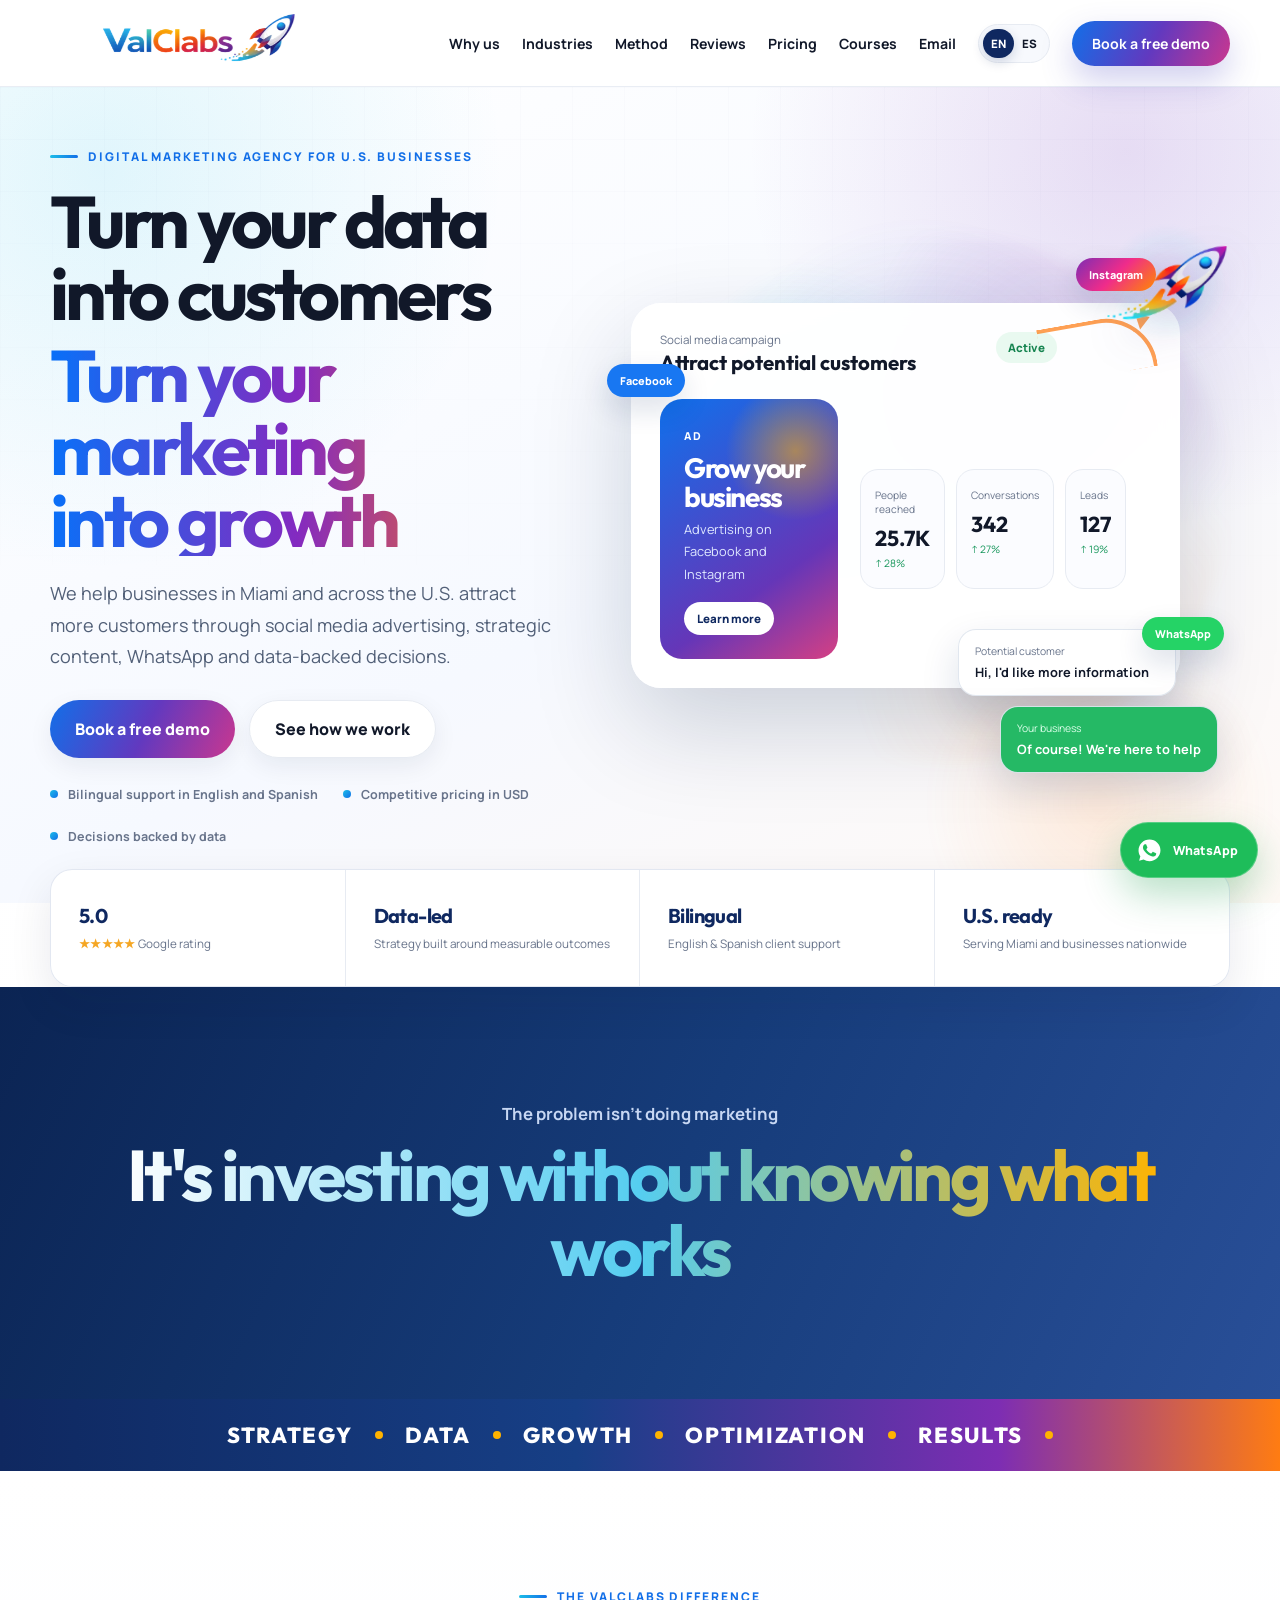
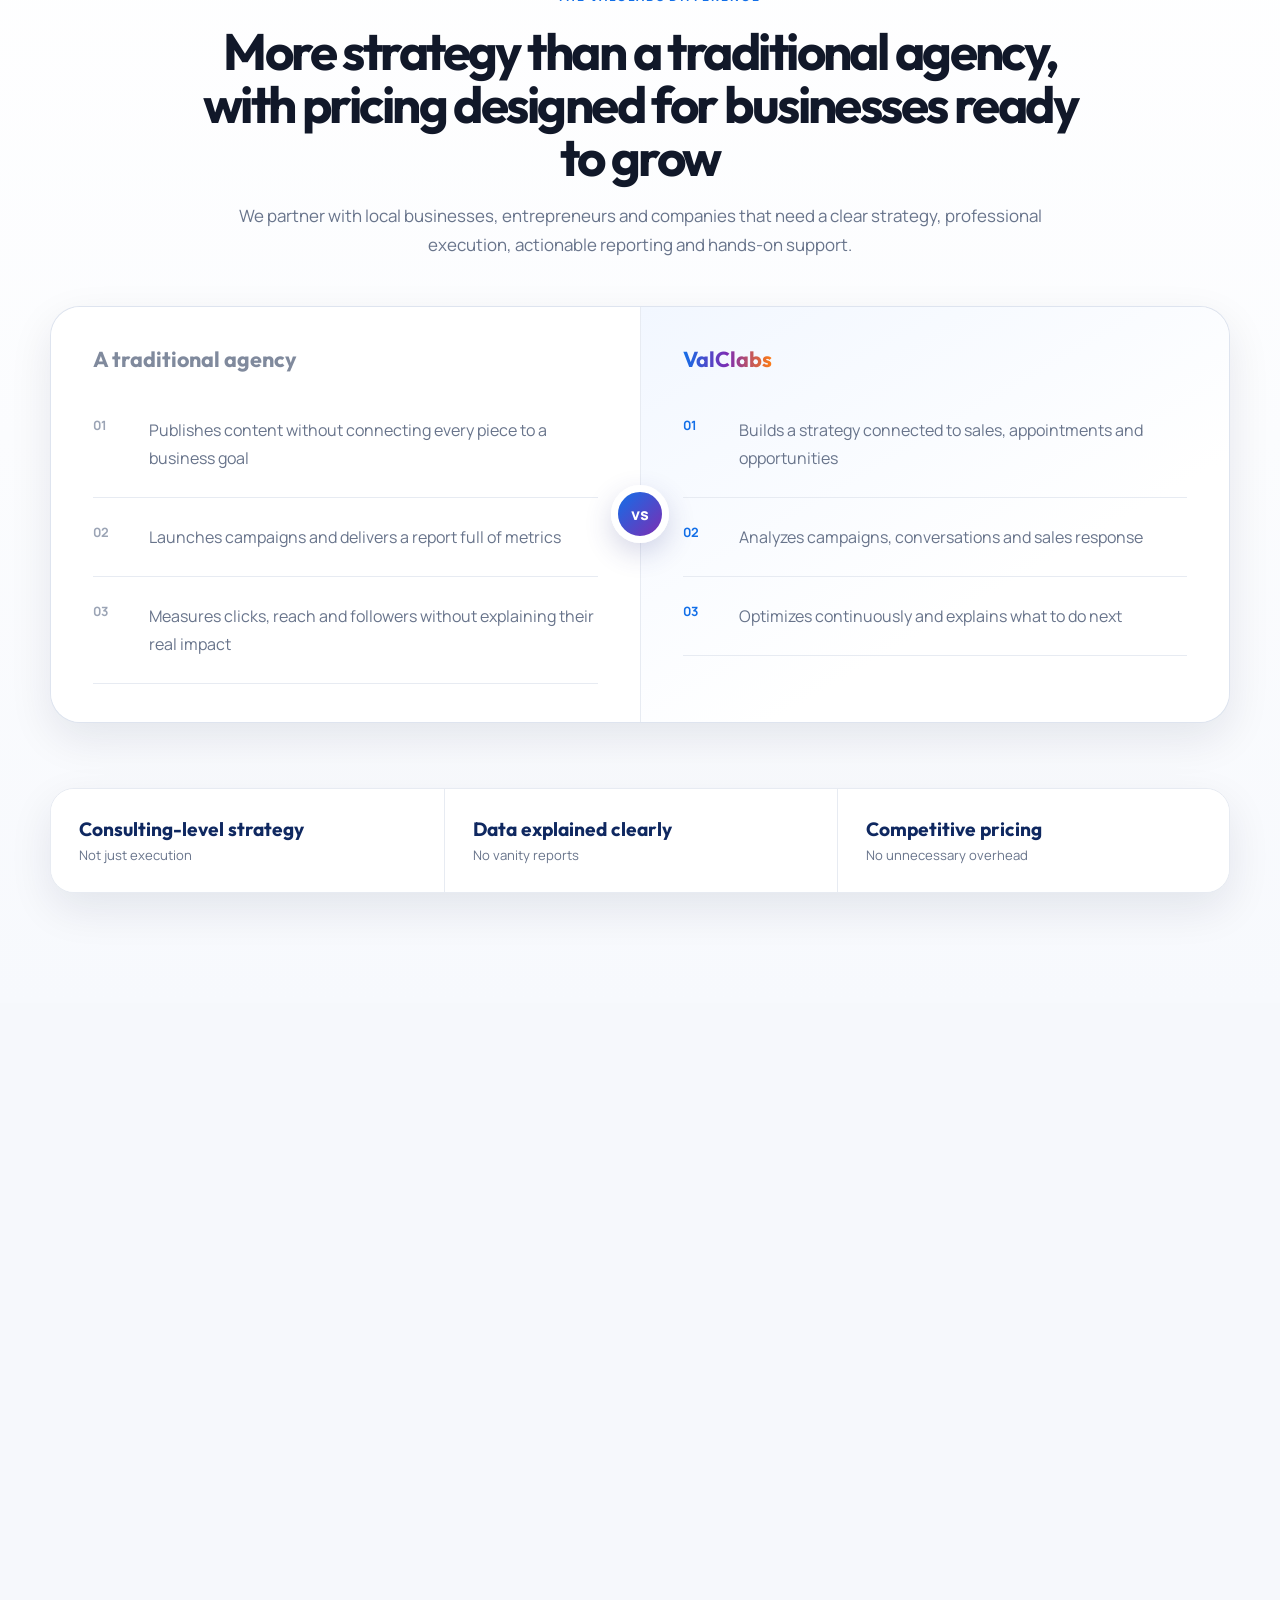
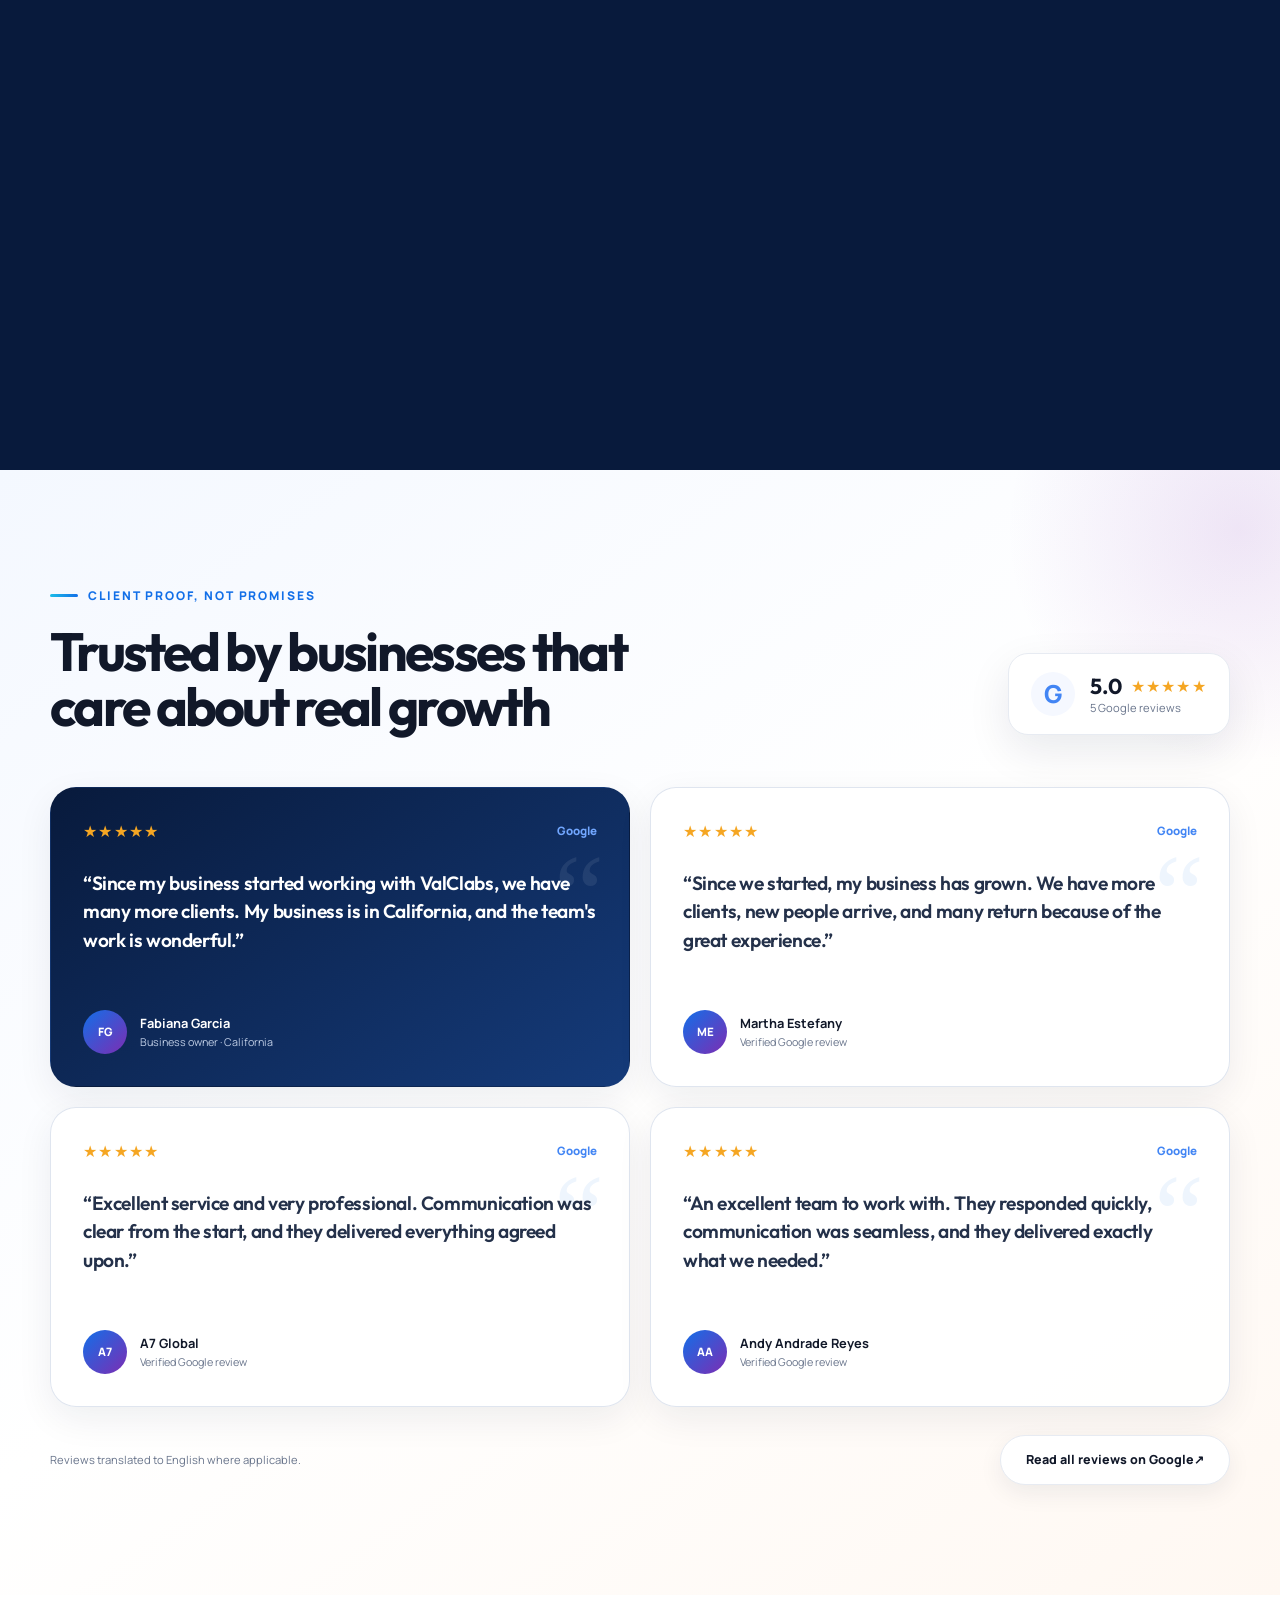
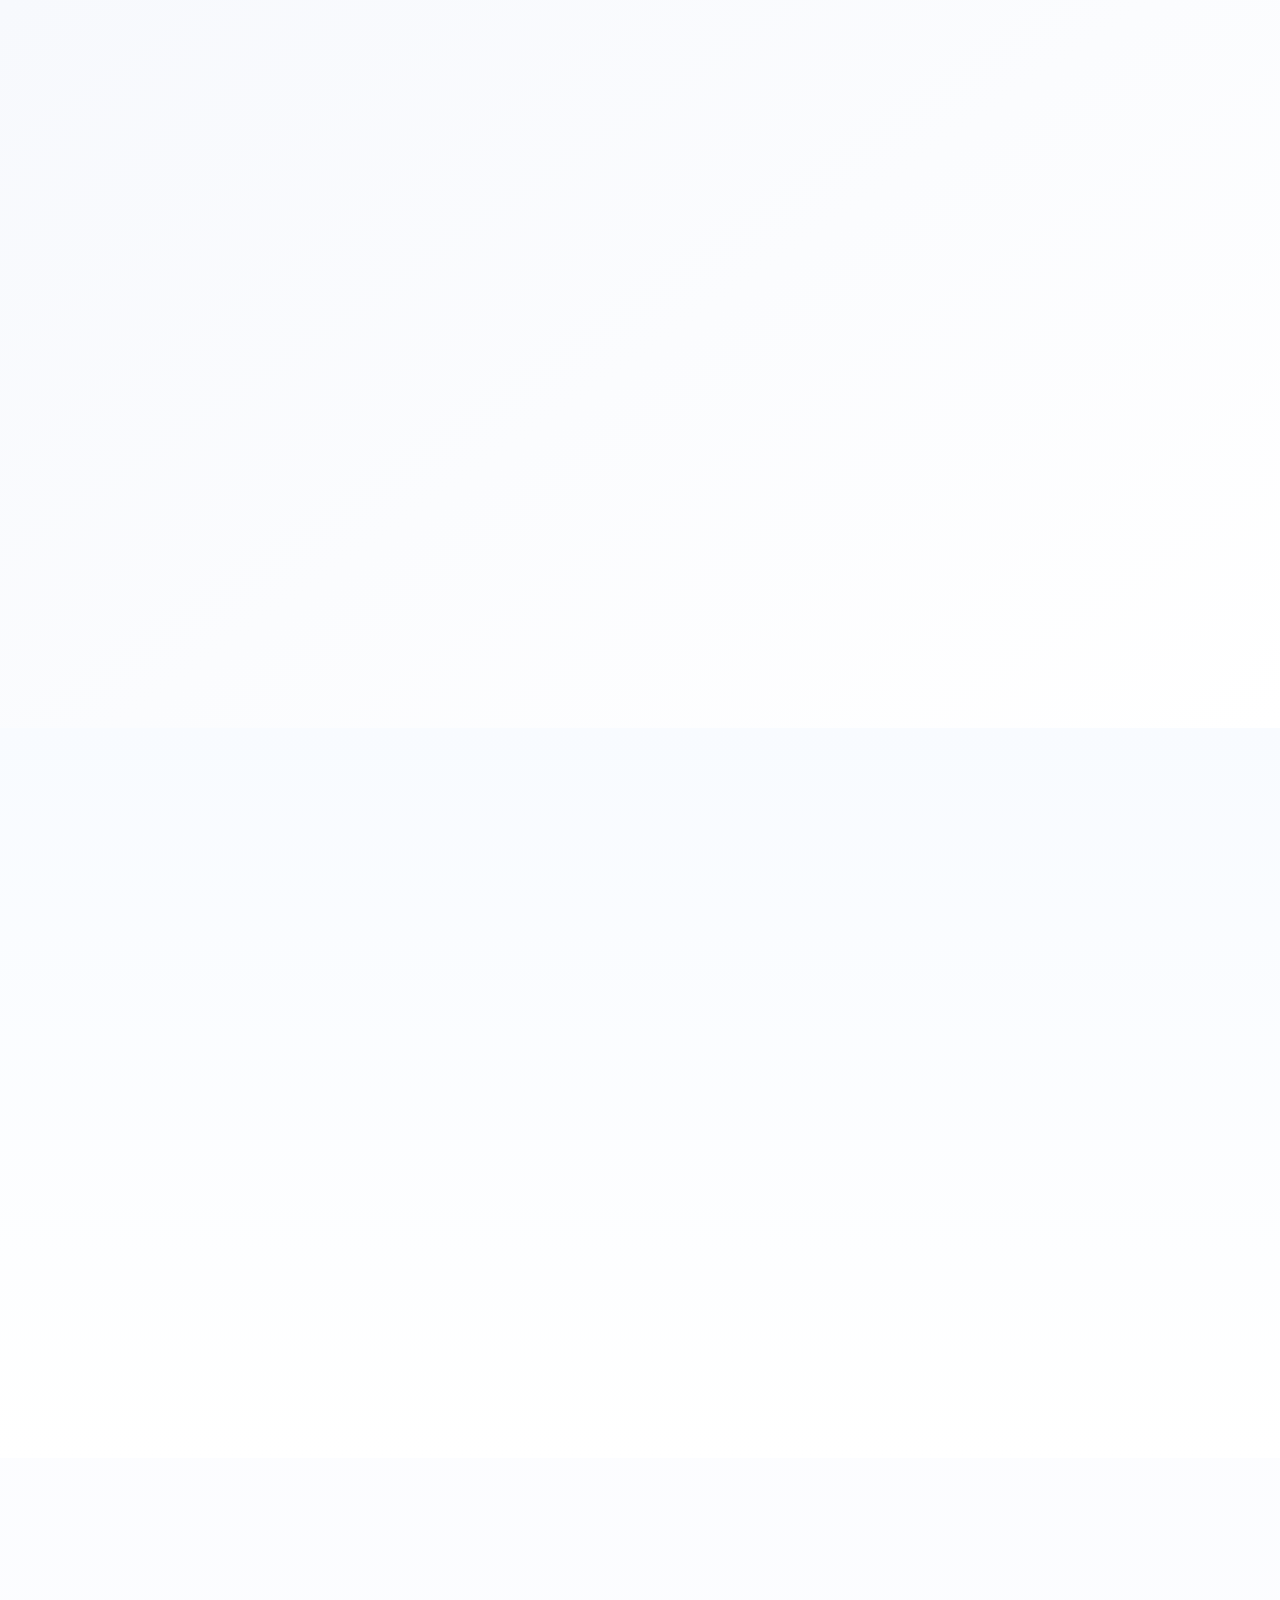
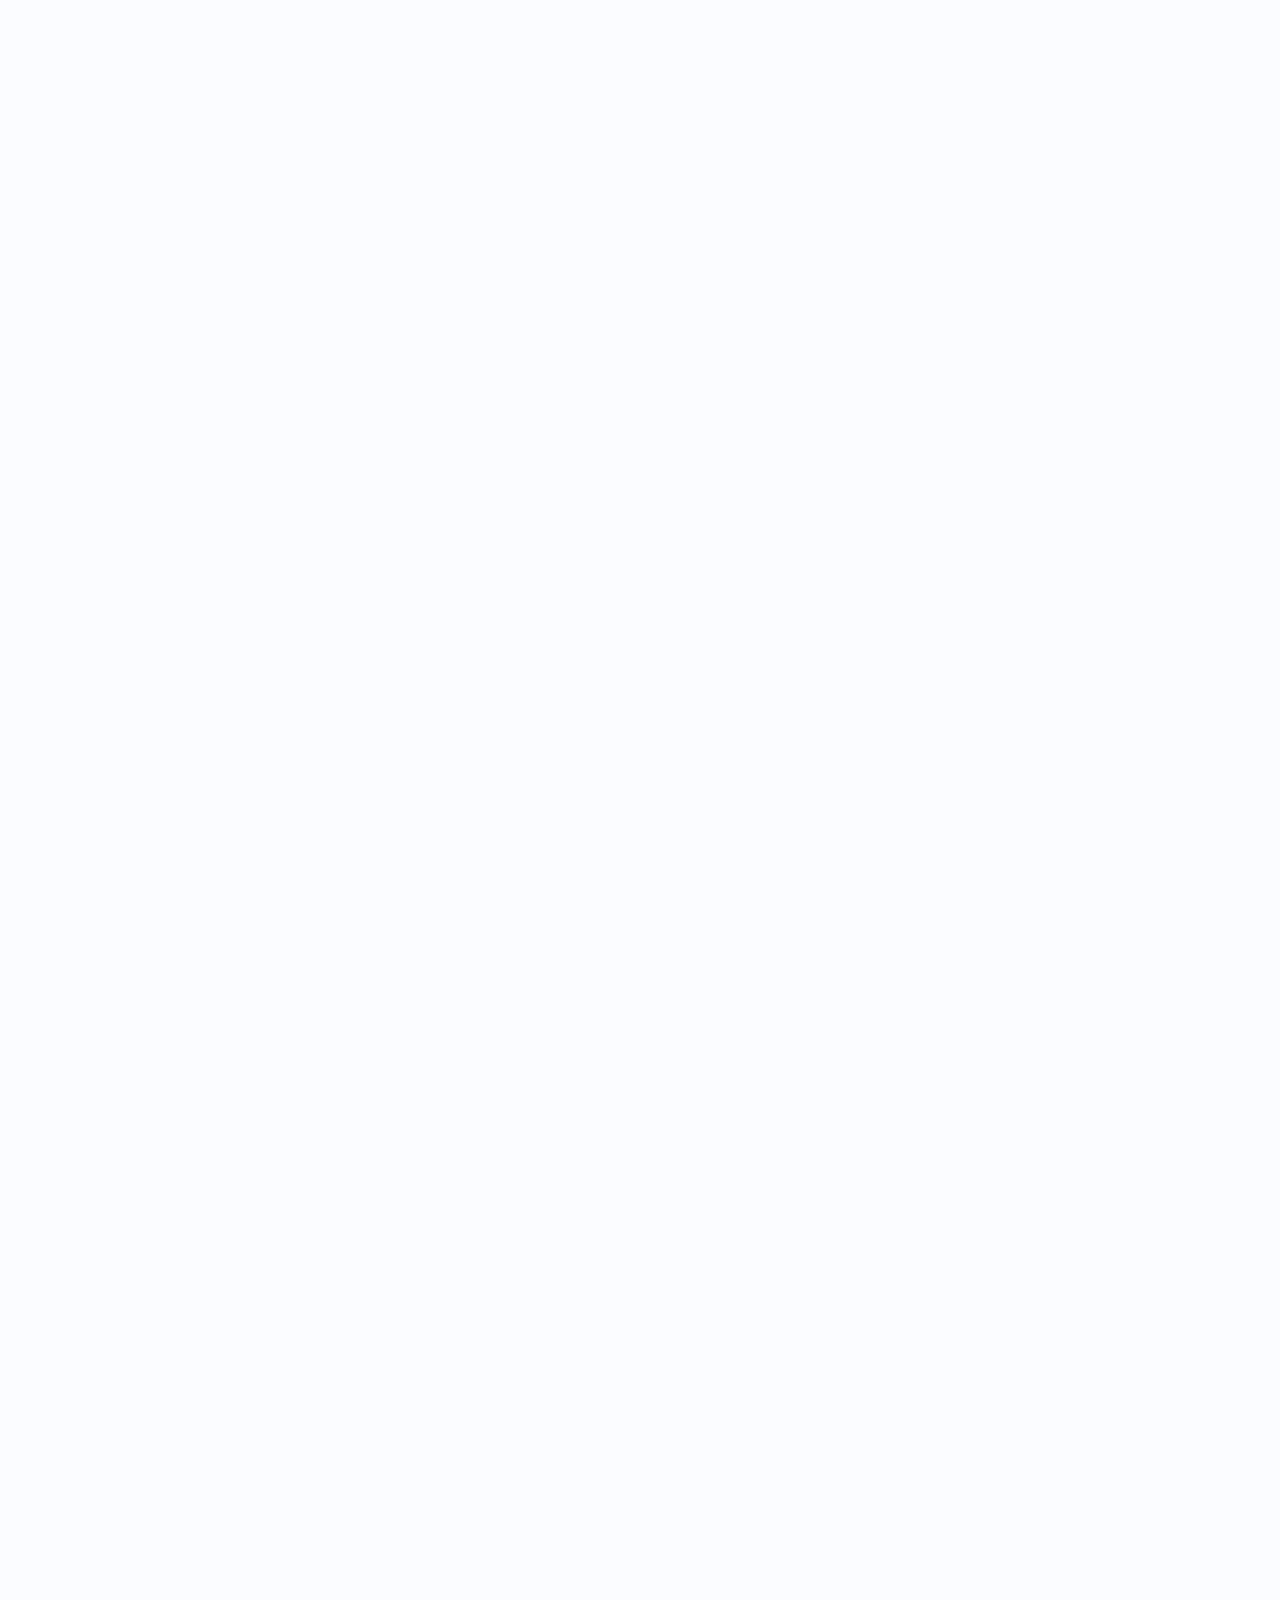
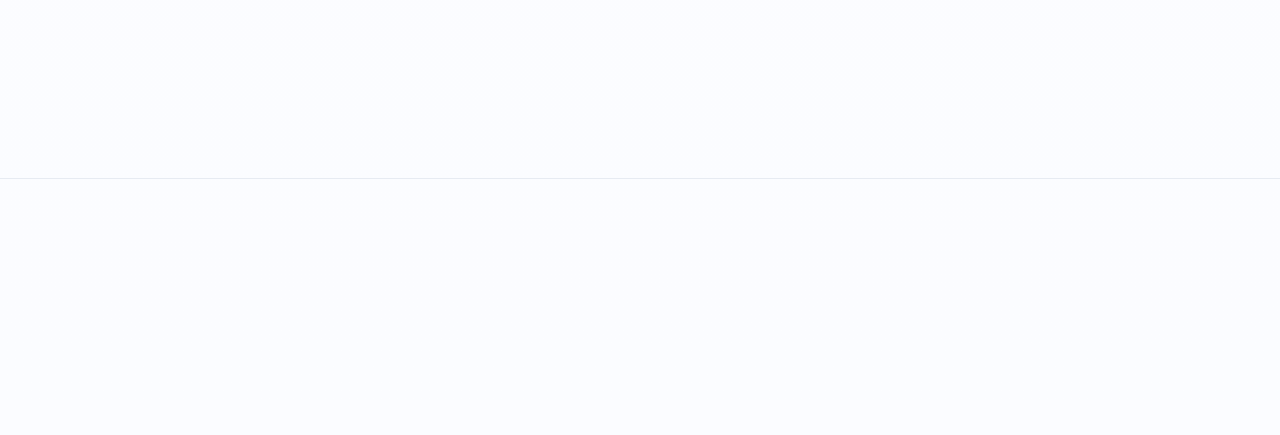
==== index.html @ bdb825bb "Prevent hero headline glyph clipping" ====
<!DOCTYPE html>

<html lang="en-US">
<head><meta content="on" http-equiv="x-dns-prefetch-control"/>
<!-- Google tag (gtag.js) -->
<script async src="https://www.googletagmanager.com/gtag/js?id=G-0WWHGM7696"></script>
<script>
  window.dataLayer = window.dataLayer || [];
  function gtag(){dataLayer.push(arguments);}
  gtag('js', new Date());

  gtag('config', 'G-0WWHGM7696');
</script>
<meta charset="utf-8"/>
<meta content="width=device-width,initial-scale=1" name="viewport"/>
<title>Digital Marketing Agency in the USA | ValClabs</title>
<meta content="Digital marketing agency for U.S. businesses. Grow with Meta Ads, bilingual content, lead generation and analytics focused on measurable results." name="description"/>
<meta content="index,follow" name="robots"/>
<meta content="#0f2860" name="theme-color"/>
<link href="https://www.valclabs.com/" rel="canonical"/>
<link href="https://www.valclabs.com/" hreflang="en-US" rel="alternate"/>
<link href="https://www.valclabs.com/es/" hreflang="es-CO" rel="alternate"/>
<link href="https://www.valclabs.com/" hreflang="x-default" rel="alternate"/>
<meta content="Digital Marketing Agency in the USA | ValClabs" property="og:title"/>
<meta content="Digital marketing agency for U.S. businesses. Grow with Meta Ads, bilingual content, lead generation and analytics focused on measurable results." property="og:description"/>
<meta content="website" property="og:type"/>
<meta content="https://www.valclabs.com/" property="og:url"/>
<meta content="https://www.valclabs.com/assets/social-cover-1.webp" property="og:image"/>
<meta content="en_US" property="og:locale"/>
<meta content="es_CO" property="og:locale:alternate"/>
<link href="https://fonts.googleapis.com" rel="preconnect"/>
<link crossorigin="" href="https://fonts.gstatic.com" rel="preconnect"/>
<link as="style" href="https://fonts.googleapis.com/css2?family=Manrope:wght@400;500;600;700;800&amp;family=Outfit:wght@500;600;700;800&amp;display=swap" onload="this.onload=null;this.rel='stylesheet'" rel="preload"/><noscript><link href="https://fonts.googleapis.com/css2?family=Manrope:wght@400;500;600;700;800&amp;family=Outfit:wght@500;600;700;800&amp;display=swap" rel="stylesheet"/></noscript>
<link href="styles.css?v=20261007-hero-type" rel="stylesheet"/>
<script type="application/ld+json">
{
  "@context": "https://schema.org",
  "@graph": [
    {
      "@type": "Organization",
      "@id": "https://www.valclabs.com/#organization",
      "name": "ValClabs",
      "url": "https://www.valclabs.com/",
      "logo": "https://www.valclabs.com/assets/logo.webp",
      "email": "contac@valclabs.com",
      "sameAs": ["https://www.instagram.com/valclabs/"]
    },
    {
      "@type": "WebSite",
      "@id": "https://www.valclabs.com/#website",
      "url": "https://www.valclabs.com/",
      "name": "ValClabs",
      "publisher": {"@id": "https://www.valclabs.com/#organization"},
      "inLanguage": ["en-US", "es-CO"]
    },
    {
      "@type": "ProfessionalService",
      "@id": "https://www.valclabs.com/#usa-service",
      "name": "ValClabs Digital Marketing USA",
      "url": "https://www.valclabs.com/",
      "provider": {"@id": "https://www.valclabs.com/#organization"},
      "description": "Digital marketing, Meta Ads, bilingual content, lead generation and marketing analytics for businesses across the United States.",
      "areaServed": {"@type": "Country", "name": "United States"},
      "availableLanguage": ["English", "Spanish"],
      "serviceType": ["Digital marketing", "Meta Ads management", "Facebook and Instagram advertising", "Lead generation", "Bilingual content", "Marketing analytics"]
    }
  ]
}
  </script>
</head>
<body>
<header class="site-header" id="inicio">
<div class="container nav">
<a aria-label="ValClabs home" class="brand" href="#inicio">
<img alt="ValClabs" decoding="async" fetchpriority="high" height="347" loading="eager" src="assets/logo.webp" width="520"/>
</a>
<button aria-expanded="false" aria-label="Open menu" class="menu-toggle">
<span></span><span></span><span></span>
</button>
<nav class="main-nav">
<a href="#diferencia">Why us</a>
<a href="#industrias">Industries</a>
<a href="#metodo">Method</a>
<a href="#reviews">Reviews</a>
<a href="#precios">Pricing</a>
<a href="#academy">Courses</a>
<a href="mailto:contac@valclabs.com">Email</a>
<div aria-label="Language selector" class="language-switch"><span aria-current="page">EN</span><a href="es/" lang="es-CO" hreflang="es-CO">ES</a></div>
<a class="nav-cta" href="https://calendar.app.google/TCne4BsZ2B1ksr4Y7" rel="noopener" target="_blank">Book a free demo</a>
</nav>
</div>
</header>
<main>
<section class="hero">
<div class="hero-glow glow-a"></div>
<div class="hero-glow glow-b"></div>
<div class="container hero-grid">
<div class="hero-copy">
<span class="eyebrow">Digital marketing agency for U.S. businesses</span>
<h1>Turn your data into customers <span>Turn your marketing into growth</span></h1>
<p>
            We help businesses in Miami and across the U.S. attract more customers through social media advertising, strategic content, WhatsApp and data-backed decisions.
          </p>
<div class="hero-actions">
<a class="button button-primary" href="https://calendar.app.google/TCne4BsZ2B1ksr4Y7" rel="noopener" target="_blank">Book a free demo</a>
<a class="button button-ghost" href="#diferencia">See how we work</a>
</div>
<div class="hero-trust">
<span>Bilingual support in English and Spanish</span>
<span>Competitive pricing in USD</span>
<span>Decisions backed by data</span>
</div>
</div>
<div aria-label="Digital advertising that generates conversations and customers" class="hero-scene clean-growth-scene">
<div class="growth-halo"></div>
<div class="ad-device">
<div class="device-top">
<div>
<span>Social media campaign</span>
<strong>Attract potential customers</strong>
</div>
<span class="live-pill">Active</span>
</div>
<div class="ad-layout">
<div class="creative-preview">
<span class="creative-label">AD</span>
<h3>Grow your business</h3>
<p>Advertising on Facebook and Instagram</p>
<div class="creative-cta">Learn more</div>
</div>
<div class="results-panel">
<div class="result-metric">
<span>People reached</span>
<strong>25.7K</strong>
<small>↑ 28%</small>
</div>
<div class="result-metric">
<span>Conversations</span>
<strong>342</strong>
<small>↑ 27%</small>
</div>
<div class="result-metric">
<span>Leads</span>
<strong>127</strong>
<small>↑ 19%</small>
</div>
</div>
</div>
</div>
<div class="message-stack">
<div class="message-card message-customer">
<span>Potential customer</span>
<strong>Hi, I'd like more information</strong>
</div>
<div class="message-card message-business">
<span>Your business</span>
<strong>Of course! We're here to help</strong>
</div>
</div>
<div class="channel-chip chip-facebook">Facebook</div>
<div class="channel-chip chip-instagram">Instagram</div>
<div class="channel-chip chip-whatsapp">WhatsApp</div>
<div aria-hidden="true" class="growth-arrow">
<span></span>
</div>
<div aria-hidden="true" class="hero-brand-rocket">
<img alt="" decoding="async" fetchpriority="low" height="496" loading="eager" src="assets/rocket-brand.webp" width="700"/>
</div>
</div>
</div>
</section>
<section aria-label="ValClabs credentials" class="trust-proof">
<div class="container trust-proof-grid">
<div class="proof-item"><strong>5.0</strong><span><b>★★★★★</b> Google rating</span></div>
<div class="proof-item"><strong>Data-led</strong><span>Strategy built around measurable outcomes</span></div>
<div class="proof-item"><strong>Bilingual</strong><span>English &amp; Spanish client support</span></div>
<div class="proof-item"><strong>U.S. ready</strong><span>Serving Miami and businesses nationwide</span></div>
</div>
</section>
<section class="statement">
<div class="container statement-inner reveal">
<p>The problem isn't doing marketing</p>
<h2>It's investing without knowing what works</h2>
</div>
</section>
<section aria-label="Propuesta de valor" class="impact-ribbon">
<div class="impact-track">
<div class="impact-set"><span>STRATEGY</span><i></i><span>DATA</span><i></i><span>GROWTH</span><i></i><span>OPTIMIZATION</span><i></i><span>RESULTS</span><i></i></div>
<div aria-hidden="true" class="impact-set"><span>STRATEGY</span><i></i><span>DATA</span><i></i><span>GROWTH</span><i></i><span>OPTIMIZATION</span><i></i><span>RESULTS</span><i></i></div>
</div>
</section>
<section class="section difference" id="diferencia">
<div class="container">
<div class="section-intro center difference-intro reveal">
<span class="eyebrow">The ValClabs difference</span>
<h2>More strategy than a traditional agency, with pricing designed for businesses ready to grow</h2>
<p>
            We partner with local businesses, entrepreneurs and companies that need a clear strategy, professional execution, actionable reporting and hands-on support.
          </p>
</div>
<div class="comparison">
<div class="comparison-column conventional reveal">
<span class="comparison-label">A traditional agency</span>
<div class="comparison-line"><b>01</b><p>Publishes content without connecting every piece to a business goal</p></div>
<div class="comparison-line"><b>02</b><p>Launches campaigns and delivers a report full of metrics</p></div>
<div class="comparison-line"><b>03</b><p>Measures clicks, reach and followers without explaining their real impact</p></div>
</div>
<div class="comparison-divider">
<span>vs</span>
</div>
<div class="comparison-column valclabs reveal">
<span class="comparison-label">ValClabs</span>
<div class="comparison-line"><b>01</b><p>Builds a strategy connected to sales, appointments and opportunities</p></div>
<div class="comparison-line"><b>02</b><p>Analyzes campaigns, conversations and sales response</p></div>
<div class="comparison-line"><b>03</b><p>Optimizes continuously and explains what to do next</p></div>
</div>
</div>
<div class="value-strip reveal">
<div><strong>Consulting-level strategy</strong><span>Not just execution</span></div>
<div><strong>Data explained clearly</strong><span>No vanity reports</span></div>
<div><strong>Competitive pricing</strong><span>No unnecessary overhead</span></div>
</div>
</div>
</section>
<section class="section industries" id="industrias">
<div class="container">
<div class="section-intro center reveal">
<span class="eyebrow">Industries</span>
<h2>We understand businesses where every conversation can become an opportunity</h2>
</div>
<div class="industry-editorial">
<article class="industry-feature reveal">
<img alt="Aesthetic clinic" decoding="async" fetchpriority="low" height="933" loading="lazy" src="assets/beauty.webp" width="1400"/>
<div class="industry-overlay">
<span>01</span>
<h3>Aesthetic and beauty clinics</h3>
<strong class="industry-stat counter" data-prefix="+" data-suffix="%" data-target="38">+0%</strong>
<p>Digital growth benchmark combining content, paid media and follow-up</p>
</div>
</article>
<article class="industry-feature reveal">
<img alt="Nail spa" decoding="async" fetchpriority="low" height="933" loading="lazy" src="assets/nails.webp" width="1400"/>
<div class="industry-overlay">
<span>02</span>
<h3>Spas and nail salons</h3>
<strong class="industry-stat counter" data-prefix="+" data-suffix="%" data-target="35">+0%</strong>
<p>Digital growth benchmark for visibility, bookings and engagement</p>
</div>
</article>
<article class="industry-feature wide reveal">
<img alt="Dental clinic" decoding="async" fetchpriority="low" height="933" loading="lazy" src="assets/dental.webp" width="1400"/>
<div class="industry-overlay">
<span>03</span>
<h3>Dental clinics</h3>
<strong class="industry-stat counter" data-prefix="+" data-suffix="%" data-target="42">+0%</strong>
<p>Digital growth benchmark for consultations, evaluations and trust</p>
</div>
</article>
<article class="industry-feature reveal">
<img alt="Inmobiliaria" decoding="async" fetchpriority="low" height="933" loading="lazy" src="assets/realestate.webp" width="1400"/>
<div class="industry-overlay">
<span>04</span>
<h3>Real estate</h3>
<strong class="industry-stat counter" data-prefix="+" data-suffix="%" data-target="33">+0%</strong>
<p>Digital growth benchmark for inquiries and sales opportunities</p>
</div>
</article>
<article class="industry-feature reveal">
<img alt="Construction company" decoding="async" fetchpriority="low" height="933" loading="lazy" src="assets/construction.webp" width="1400"/>
<div class="industry-overlay">
<span>05</span>
<h3>Construction</h3>
<strong class="industry-stat counter" data-prefix="+" data-suffix="%" data-target="29">+0%</strong>
<p>Digital growth benchmark for reach and opportunity generation</p>
</div>
</article>
</div>
</div>
</section>
<section class="section method" id="metodo">
<div class="container">
<div class="method-heading reveal">
<span class="eyebrow">Our system</span>
<h2>What isn't measured can't be improved</h2>
<p>We connect the full customer journey so marketing doesn't end with a click</p>
</div>
<div class="growth-path">
<div class="path-line"></div>
<article class="path-step reveal">
<span>01</span>
<h3>Goal</h3>
<p>We define what the strategy must achieve</p>
</article>
<article class="path-step reveal">
<span>02</span>
<h3>Campaign</h3>
<p>We activate messaging, targeting and content</p>
</article>
<article class="path-step reveal">
<span>03</span>
<h3>Conversation</h3>
<p>We evaluate quality, intent and response</p>
</article>
<article class="path-step reveal">
<span>04</span>
<h3>Decision</h3>
<p>We turn data into clear recommendations</p>
</article>
<article class="path-step reveal">
<span>05</span>
<h3>Scale</h3>
<p>We invest more where the evidence is strongest</p>
</article>
</div>
</div>
</section>
<section class="section reviews" id="reviews">
<div class="container">
<div class="reviews-heading reveal">
<div>
<span class="eyebrow">Client proof, not promises</span>
<h2>Trusted by businesses that care about real growth</h2>
</div>
<div class="google-score" aria-label="5 out of 5 stars from 5 Google reviews">
<span class="google-g">G</span>
<div><strong>5.0</strong><span class="review-stars">★★★★★</span><small>5 Google reviews</small></div>
</div>
</div>
<div class="reviews-grid">
<article class="review-card review-featured reveal">
<div class="review-top"><span class="review-stars">★★★★★</span><span class="google-label">Google</span></div>
<blockquote>“Since my business started working with ValClabs, we have many more clients. My business is in California, and the team's work is wonderful.”</blockquote>
<div class="review-author"><span>FG</span><div><strong>Fabiana Garcia</strong><small>Business owner · California</small></div></div>
</article>
<article class="review-card reveal">
<div class="review-top"><span class="review-stars">★★★★★</span><span class="google-label">Google</span></div>
<blockquote>“Since we started, my business has grown. We have more clients, new people arrive, and many return because of the great experience.”</blockquote>
<div class="review-author"><span>ME</span><div><strong>Martha Estefany</strong><small>Verified Google review</small></div></div>
</article>
<article class="review-card reveal">
<div class="review-top"><span class="review-stars">★★★★★</span><span class="google-label">Google</span></div>
<blockquote>“Excellent service and very professional. Communication was clear from the start, and they delivered everything agreed upon.”</blockquote>
<div class="review-author"><span>A7</span><div><strong>A7 Global</strong><small>Verified Google review</small></div></div>
</article>
<article class="review-card reveal">
<div class="review-top"><span class="review-stars">★★★★★</span><span class="google-label">Google</span></div>
<blockquote>“An excellent team to work with. They responded quickly, communication was seamless, and they delivered exactly what we needed.”</blockquote>
<div class="review-author"><span>AA</span><div><strong>Andy Andrade Reyes</strong><small>Verified Google review</small></div></div>
</article>
</div>
<div class="reviews-action reveal">
<p>Reviews translated to English where applicable.</p>
<a class="button button-ghost" href="https://www.google.com/search?q=valclabs+agencia" rel="noopener" target="_blank">Read all reviews on Google <span>↗</span></a>
</div>
</div>
</section>
<section class="section pricing" id="precios">
<div class="container">
<div class="section-intro center reveal">
<span class="eyebrow">Pricing</span>
<h2>Competitive plans without sacrificing strategy</h2>
<p>Advertising spend is paid directly to Meta and is not included</p>
</div>
<div class="pricing-layout">
<article class="price-plan reveal">
<div>
<span class="plan-name">Essential</span>
<h3>Campaigns with direction</h3>
<p>For businesses that already create content and need professional Meta Ads management</p>
</div>
<ul>
<li>Campaign setup</li>
<li>Strategic targeting</li>
<li>Weekly optimization</li>
<li>Performance monitoring</li>
<li>Monthly report</li>
</ul>
<div class="price-bottom">
<span>Monthly investment</span>
<strong>$200 USD</strong>
<a href="https://calendar.app.google/TCne4BsZ2B1ksr4Y7" rel="noopener" target="_blank">Book a free demo</a>
</div>
</article>
<article class="price-plan growth-plan reveal">
<div>
<span class="plan-name">Growth</span>
<h3>Campaigns and content</h3>
<p>For businesses that need campaigns supported by creative assets and consistent messaging</p>
</div>
<ul>
<li>Everything in Essential</li>
<li>8 graphic assets per month</li>
<li>2 short-form Reels per month</li>
<li>Advertising copy</li>
<li>Optimization and monthly report</li>
</ul>
<div class="price-bottom">
<span>Monthly investment</span>
<strong>$550 USD</strong>
<a href="https://calendar.app.google/TCne4BsZ2B1ksr4Y7" rel="noopener" target="_blank">Book a free demo</a>
</div>
</article>
<article class="price-plan scale-plan reveal"><img alt="" aria-hidden="true" class="price-rocket-safe" decoding="async" fetchpriority="low" height="496" loading="lazy" src="assets/rocket-brand.webp" width="700"/>
<span class="recommended">Most complete</span>
<div>
<span class="plan-name">Scale</span>
<h3>Full-service marketing</h3>
<p>For businesses ready to delegate lead generation and focus on serving and closing opportunities</p>
</div>
<ul>
<li>Everything in Growth</li>
<li>A dedicated person responding to messages</li>
<li>Lead qualification</li>
<li>Qualified lead delivery</li>
<li>Basic follow-up</li>
<li>Appointment scheduling when applicable</li>
<li>Weekly report and monthly meeting</li>
</ul>
<div class="price-bottom">
<span>Monthly investment</span>
<strong>$1,500 USD</strong>
<a href="https://calendar.app.google/TCne4BsZ2B1ksr4Y7" rel="noopener" target="_blank">Book a free demo</a>
</div>
</article>
</div>
<div class="additional-services reveal">
<div class="additional-copy">
<span class="eyebrow">Additional services</span>
<h3>Add only what your business needs</h3>
<p>Focused solutions to improve your presence, acquisition, follow-up and measurement</p>
<a class="text-link" href="https://calendar.app.google/TCne4BsZ2B1ksr4Y7" rel="noopener" target="_blank">Explore options →</a>
</div>
<div class="service-catalog">
<div class="service-group">
<span class="service-group-label">Acquisition</span>
<div class="service-items">
<span>Landing pages</span>
<span>Google Business</span>
<span>WhatsApp Business</span>
</div>
</div>
<div class="service-group">
<span class="service-group-label">Contenido</span>
<div class="service-items">
<span>Photography</span>
<span>Professional video</span>
<span>Branding</span>
</div>
</div>
<div class="service-group">
<span class="service-group-label">Data &amp; processes</span>
<div class="service-items">
<span>Dashboards</span>
<span>Automation</span>
<span>Training</span>
</div>
</div>
</div>
</div>
</div>
</section>
<section class="section founder">
<div class="container founder-grid">
<div class="founder-copy reveal">
<span class="eyebrow">How we help businesses grow</span>
<h2>A hands-on expert who turns complex data into clear decisions</h2>
<p>
            ValClabs combines strategy, analytics and hands-on support so you understand what is happening
            with your marketing and what to do next.
          </p>
<div class="founder-points">
<span>Strategy connected to business goals</span>
<span>Clear, direct communication</span>
<span>Ongoing monitoring and optimization</span>
</div>
</div>
<div class="video-placeholder video-player reveal">
<video controls playsinline preload="metadata" poster="assets/valclabs-presentation-poster.jpg" aria-label="ValClabs presentation video">
<source src="assets/valclabs-presentation.mp4" type="video/mp4"/>
Your browser does not support HTML5 video.
</video>
</div>
</div>
</section>
<section class="section academy" id="academy">
<div class="container academy-grid">
<div class="academy-copy reveal">
<span class="eyebrow">ValClabs Academy</span>
<h2>We also teach because knowledge can transform a career and a business</h2>
<p>
            Virtual courses and practical training in data analysis, Excel, Power BI,
            digital marketing and applied analytics.
          </p>
<a class="button button-primary" href="https://wa.me/573103734065?text=Hi%20ValClabs%2C%20I%27d%20like%20information%20about%20your%20courses" rel="noopener" target="_blank">Explore courses</a>
</div>
<div class="academy-visual reveal">
<div class="academy-window">
<div class="academy-toolbar"><i></i><i></i><i></i></div>
<div class="academy-content">
<span>Learning path</span>
<h3>Data analysis from scratch</h3>
<div class="lesson active"><b>01</b><p>Fundamentals and analytical thinking</p></div>
<div class="lesson"><b>02</b><p>Excel for data analysis</p></div>
<div class="lesson"><b>03</b><p>Power BI and visualization</p></div>
<div class="lesson"><b>04</b><p>A project for your portfolio</p></div>
</div>
</div>
<div class="academy-badge">100% online</div>
</div>
</div>
</section>
<section class="section social">
<div class="container">
<div class="social-heading reveal">
<span class="eyebrow">Learn with ValClabs</span>
<h2>We share practical knowledge every day on Instagram</h2>
<p>Useful content about data, marketing, tools and professional growth</p>
</div>
<div class="social-posts premium-social">
<a class="social-post post-one reveal" href="https://www.instagram.com/reel/DXj6AIeAKP2/" rel="noopener" target="_blank">
<img alt="ValClabs campaign audit" decoding="async" fetchpriority="low" height="914" loading="lazy" src="assets/social-cover-1.webp" width="622"/>
<span>Watch Reel</span>
</a>
<a class="social-post post-two reveal" href="https://www.instagram.com/reel/DXQCnzVAHC8/" rel="noopener" target="_blank">
<img alt="ValClabs business data" decoding="async" fetchpriority="low" height="906" loading="lazy" src="assets/social-cover-2.webp" width="622"/>
<span>Watch Reel</span>
</a>
<a class="social-post post-three reveal" href="https://www.instagram.com/reel/DaYA7ifgRTi/" rel="noopener" target="_blank">
<img alt="ValClabs data analysis course" decoding="async" fetchpriority="low" height="914" loading="lazy" src="assets/social-cover-3.webp" width="620"/>
<span>Watch Reel</span>
</a>
</div>
<div class="social-action reveal">
<a class="button button-ghost" href="https://www.instagram.com/valclabs/" rel="noopener" target="_blank">Follow @valclabs</a>
</div>
</div>
</section>
<section aria-labelledby="local-seo-title" class="local-seo">
<div class="container local-seo-inner reveal">
<div>
<span class="eyebrow">Digital marketing across the USA</span>
<h2 id="local-seo-title">Growth strategies for U.S. businesses powered by Meta Ads, content and analytics</h2>
</div>
<p>
          ValClabs creates Facebook, Instagram and Meta Ads campaigns for local businesses,
          entrepreneurs, aesthetic and dental clinics, real estate professionals and service companies.
          We combine digital advertising, bilingual content, WhatsApp and analytics to attract qualified
          leads and make better business decisions in Miami, Florida and throughout the United States.
        </p>
</div>
</section>
<section class="final-cta">
<div class="container final-cta-inner reveal">
<span>Marketing Data Growth</span>
<h2>Stop investing blindly and start making decisions with clarity</h2>
<a class="button button-white" href="https://calendar.app.google/TCne4BsZ2B1ksr4Y7" rel="noopener" target="_blank">Book a free demo</a>
</div>
</section>
</main>
<footer>
<div class="container footer">
<div>
<img alt="ValClabs" decoding="async" fetchpriority="high" height="347" loading="eager" src="assets/logo.webp" width="520"/>
<p>Bilingual marketing and data analytics consulting</p>
</div>
<div class="footer-links">
<a href="https://www.instagram.com/valclabs/" rel="noopener" target="_blank">@valclabs</a>
</div>
</div>
</footer>
<a aria-label="Chat with ValClabs on WhatsApp" class="whatsapp-float" href="https://wa.me/573103734065?text=Hi%20ValClabs%2C%20I%27d%20like%20to%20learn%20more" rel="noopener" target="_blank">
<svg aria-hidden="true" viewBox="0 0 32 32"><path d="M16.02 3C8.84 3 3 8.78 3 15.9c0 2.51.74 4.96 2.13 7.04L3.74 28l5.2-1.36a13.1 13.1 0 0 0 7.07 2.05h.01C23.2 28.69 29 22.9 29 15.79 29 8.68 23.2 3 16.02 3Zm7.64 18.21c-.32.9-1.85 1.72-2.58 1.8-.66.07-1.5.1-2.42-.15-.56-.15-1.28-.42-2.2-.81-3.87-1.65-6.4-5.48-6.6-5.74-.2-.26-1.58-2.08-1.58-3.97 0-1.89 1-2.82 1.36-3.2.35-.39.77-.49 1.03-.49h.74c.24.01.55-.09.86.65.32.77 1.08 2.64 1.17 2.83.1.2.16.42.03.68-.13.26-.2.42-.39.65-.19.23-.4.51-.58.68-.19.19-.39.4-.17.78.23.39 1 1.63 2.14 2.64 1.47 1.3 2.7 1.7 3.09 1.89.39.19.61.16.84-.1.23-.26.97-1.13 1.23-1.52.26-.39.52-.32.87-.19.36.13 2.26 1.06 2.65 1.25.39.19.65.29.74.45.1.16.1.94-.22 1.85Z"/></svg>
<span>WhatsApp</span>
</a>
<div class="mobile-dock-wrap"><nav aria-label="Mobile navigation" class="mobile-dock">
<a href="#precios">Pricing</a>
<a class="dock-demo" href="https://calendar.app.google/TCne4BsZ2B1ksr4Y7" rel="noopener" target="_blank">Free demo</a>
<a href="es/" lang="es-CO" hreflang="es-CO">ES</a>
</nav></div>
<script defer="" src="script.js?v=20260818-us"></script>
</body>
</html>
---- styles.css ----
:root{--navy:#0f2860;--blue:#126fe8;--cyan:#1bbde8;--purple:#7d2db3;--pink:#d72f88;--orange:#ff7c12;--gold:#ffb300;--ink:#111829;--muted:#68748b;--soft:#f6f8fc;--line:#e7ebf2;--white:#fff;--shadow:0 24px 70px rgba(15,40,96,.13);}*{box-sizing:border-box;}html{scroll-behavior:smooth;}body{margin:0;font-family:"Manrope",sans-serif;color:var(--ink);background:#fff;overflow-x:hidden;}a{color:inherit;text-decoration:none;}img{display:block;max-width:100%;}button{font:inherit;}.container{width:min(1180px,calc(100% - 40px));margin:0 auto;}.section{padding:110px 0;}h1,h2,h3{margin:0;font-family:"Outfit",sans-serif;letter-spacing:-.05em;line-height:1.03;}h1{font-size:clamp(3.2rem,6.4vw,6.4rem);}h2{font-size:clamp(2.35rem,4.5vw,4.55rem);}p{color:var(--muted);line-height:1.75;}.eyebrow{display:inline-flex;align-items:center;gap:10px;margin-bottom:20px;color:var(--blue);font-size:.75rem;font-weight:800;letter-spacing:.16em;text-transform:uppercase;}.eyebrow::before{content:"";width:28px;height:3px;border-radius:999px;background:linear-gradient(90deg,var(--cyan),var(--blue));}.site-header{position:sticky;top:0;z-index:80;background:rgba(255,255,255,.9);backdrop-filter:blur(18px);border-bottom:1px solid rgba(228,233,242,.8);}.nav{height:86px;display:flex;align-items:center;justify-content:space-between;}.brand img{width:185px;height:60px;object-fit:contain;object-position:left;}.main-nav{display:flex;align-items:center;gap:28px;font-size:.91rem;font-weight:700;}.main-nav a:hover{color:var(--blue);}.nav-cta{padding:13px 22px;border-radius:999px;color:#fff !important;background:linear-gradient(100deg,var(--purple),var(--pink),var(--orange));box-shadow:0 12px 28px rgba(125,45,179,.22);}.menu-toggle{display:none;padding:8px;border:0;background:transparent;}.menu-toggle span{display:block;width:27px;height:2px;margin:5px;background:var(--navy);}.hero{position:relative;min-height:760px;isolation:isolate;overflow:hidden;background:radial-gradient(circle at 10% 20%,rgba(27,189,232,.12),transparent 26%),radial-gradient(circle at 90% 12%,rgba(125,45,179,.11),transparent 26%),linear-gradient(180deg,#fff,#fbfcff);}.hero-glow{position:absolute;border-radius:50%;filter:blur(8px);z-index:-1;}.glow-a{width:460px;height:460px;right:10%;top:15%;background:radial-gradient(circle,rgba(18,111,232,.12),transparent 68%);}.glow-b{width:360px;height:360px;right:0;bottom:-80px;background:radial-gradient(circle,rgba(255,124,18,.12),transparent 68%);}.hero-grid{display:grid;grid-template-columns:.92fr 1.08fr;gap:64px;align-items:center;min-height:760px;padding:70px 0 82px;}.hero-copy{position:relative;z-index:2;}.hero h1 span{display:block;margin-top:10px;background:linear-gradient(90deg,var(--blue),var(--purple),var(--orange));-webkit-background-clip:text;color:transparent;}.hero-copy>p{max-width:650px;margin:28px 0 32px;font-size:1.1rem;}.hero-actions{display:flex;gap:14px;flex-wrap:wrap;}.button{display:inline-flex;align-items:center;justify-content:center;min-height:56px;padding:0 25px;border-radius:999px;font-weight:800;transition:transform .22s ease,box-shadow .22s ease;}.button:hover{transform:translateY(-2px);}.button-primary{color:#fff;background:linear-gradient(110deg,var(--blue),var(--purple));box-shadow:0 14px 34px rgba(65,65,190,.24);}.button-ghost{background:#fff;border:1px solid var(--line);}.button-white{color:var(--navy);background:#fff;}.hero-trust{display:flex;gap:25px;flex-wrap:wrap;margin-top:38px;}.hero-trust span{position:relative;padding-left:18px;color:var(--muted);font-size:.78rem;font-weight:700;}.hero-trust span::before{content:"";position:absolute;left:0;top:50%;width:8px;height:8px;border-radius:50%;transform:translateY(-50%);background:linear-gradient(135deg,var(--cyan),var(--blue));}.hero-scene{position:relative;min-height:590px;}.dashboard{position:absolute;left:5%;right:3%;top:18%;height:390px;display:grid;grid-template-columns:62px 1fr;overflow:hidden;border:1px solid rgba(221,228,240,.92);border-radius:30px;background:rgba(255,255,255,.94);box-shadow:var(--shadow);transform:perspective(1000px) rotateY(-5deg) rotateX(2deg);backdrop-filter:blur(12px);}.dash-sidebar{padding:20px 15px;background:var(--navy);}.dash-logo{width:32px;height:32px;margin:0 auto 28px;display:grid;place-items:center;border-radius:10px;color:#fff;font-family:"Outfit";font-weight:800;background:linear-gradient(135deg,var(--cyan),var(--blue));}.dash-sidebar i{display:block;width:26px;height:7px;margin:20px auto;border-radius:999px;background:rgba(255,255,255,.23);}.dash-main{padding:27px 28px;}.dash-top{display:flex;justify-content:space-between;gap:20px;}.dash-top div:first-child{display:flex;flex-direction:column;}.dash-top span{color:var(--muted);font-size:.72rem;}.dash-top strong{font-family:"Outfit";font-size:1.18rem;}.dash-status{align-self:start;padding:8px 11px;border-radius:999px;color:#168450;background:#e9f9f0;font-size:.67rem;font-weight:800;}.dash-metrics{display:grid;grid-template-columns:repeat(3,1fr);gap:11px;margin:25px 0 15px;}.dash-metrics div{padding:14px;border:1px solid var(--line);border-radius:16px;}.dash-metrics span,.dash-metrics small{display:block;color:var(--muted);font-size:.62rem;}.dash-metrics strong{display:block;margin:4px 0;font-family:"Outfit";font-size:1.2rem;}.dash-metrics small{color:#16965a;}.chart{height:190px;padding:10px;border-radius:20px;background:linear-gradient(180deg,#f8fbff,#f3f6fb);}.chart svg{width:100%;height:100%;}.chart-grid{fill:none;stroke:#e8edf5;stroke-width:1;}.chart-fill{fill:url(#fillGradient);}.chart-line{fill:none;stroke:url(#lineGradient);stroke-width:5;stroke-linecap:round;}.channel{position:absolute;z-index:4;display:flex;align-items:center;gap:10px;padding:12px 15px;border:1px solid rgba(226,231,240,.9);border-radius:17px;background:rgba(255,255,255,.95);box-shadow:0 16px 35px rgba(15,40,96,.12);backdrop-filter:blur(12px);}.channel b{display:grid;place-items:center;width:34px;height:34px;border-radius:11px;color:#fff;}.channel span{font-size:.72rem;font-weight:800;}.channel-meta{left:-1%;top:18%;}.channel-meta b{background:#1877f2;}.channel-instagram{right:1%;top:7%;}.channel-instagram b{background:linear-gradient(135deg,#7d2db3,#f02c8a,#ff8a00);}.channel-whatsapp{right:-1%;bottom:15%;}.channel-whatsapp b{background:#25d366;}.channel-analytics{left:3%;bottom:7%;}.channel-analytics b{background:linear-gradient(135deg,var(--cyan),var(--blue));}.hero-rocket{position:absolute;z-index:5;right:2%;top:0;width:142px;filter:drop-shadow(0 18px 22px rgba(65,55,150,.25));}.rocket-trail{position:absolute;z-index:1;right:13%;top:17%;width:260px;height:70px;transform:rotate(-29deg);filter:blur(1px);background:linear-gradient(90deg,transparent,rgba(27,189,232,.3),rgba(255,179,0,.38),rgba(255,124,18,.25),transparent);border-radius:50%;}.scene-orbit{position:absolute;border:1px dashed rgba(18,111,232,.18);border-radius:50%;}.orbit-one{width:470px;height:470px;right:5%;top:6%;}.orbit-two{width:340px;height:340px;right:15%;top:17%;}.statement{padding:85px 0;color:#fff;background:var(--navy);}.statement-inner{text-align:center;}.statement p{margin:0 0 10px;color:#bcd0ef;font-size:1.05rem;font-weight:700;}.statement h2{font-size:clamp(2.9rem,6vw,6.4rem);background:linear-gradient(90deg,#fff,#55cdf0,#ffb300);-webkit-background-clip:text;color:transparent;}.section-intro{max-width:830px;margin-bottom:60px;}.section-intro.center{margin-left:auto;margin-right:auto;text-align:center;}.section-intro p{font-size:1.06rem;}.comparison{display:grid;grid-template-columns:1fr 80px 1fr;gap:32px;align-items:center;}.comparison-column{padding:12px 0;}.comparison-label{display:inline-block;margin-bottom:24px;font-family:"Outfit";font-size:1.35rem;font-weight:700;}.conventional .comparison-label{color:#808a9d;}.valclabs .comparison-label{background:linear-gradient(90deg,var(--blue),var(--purple),var(--orange));-webkit-background-clip:text;color:transparent;}.comparison-line{display:grid;grid-template-columns:52px 1fr;gap:20px;padding:25px 0;border-bottom:1px solid var(--line);}.comparison-line b{color:#9ba4b5;font-size:.8rem;}.valclabs .comparison-line b{color:var(--blue);}.comparison-line p{margin:0;}.comparison-divider{height:100%;display:flex;align-items:center;justify-content:center;}.comparison-divider span{display:grid;place-items:center;width:48px;height:48px;border-radius:50%;color:var(--navy);font-weight:800;background:var(--soft);}.value-strip{display:grid;grid-template-columns:repeat(3,1fr);gap:1px;margin-top:65px;overflow:hidden;border-radius:26px;background:var(--line);}.value-strip div{padding:28px;background:#fff;}.value-strip strong,.value-strip span{display:block;}.value-strip strong{font-family:"Outfit";font-size:1.2rem;}.value-strip span{margin-top:5px;color:var(--muted);font-size:.82rem;}.industries{background:var(--soft);}.industry-editorial{display:grid;grid-template-columns:repeat(2,1fr);gap:24px;}.industry-feature{position:relative;min-height:480px;overflow:hidden;border-radius:30px;box-shadow:var(--shadow);}.industry-feature.wide{grid-column:1/-1;min-height:520px;}.industry-feature img{position:absolute;inset:0;width:100%;height:100%;object-fit:cover;transition:transform .55s ease;}.industry-feature:hover img{transform:scale(1.04);}.industry-feature::after{content:"";position:absolute;inset:0;background:linear-gradient(180deg,transparent 35%,rgba(6,19,47,.88));}.industry-overlay{position:absolute;z-index:2;left:34px;right:34px;bottom:30px;color:#fff;}.industry-overlay>span{color:#67d8f4;font-size:.74rem;font-weight:800;letter-spacing:.15em;}.industry-overlay h3{margin:8px 0 10px;font-size:2rem;}.industry-overlay p{max-width:600px;margin:0;color:#dce5f4;}.method{overflow:hidden;}.method-heading{max-width:760px;margin-bottom:70px;}.growth-path{position:relative;display:grid;grid-template-columns:repeat(5,1fr);gap:24px;}.path-line{position:absolute;left:7%;right:7%;top:21px;height:4px;border-radius:999px;background:linear-gradient(90deg,var(--blue),var(--cyan),var(--gold),var(--orange),var(--purple));}.path-step{position:relative;padding-top:62px;}.path-step::before{content:"";position:absolute;z-index:2;top:6px;left:0;width:34px;height:34px;border:7px solid var(--blue);border-radius:50%;background:#fff;box-shadow:0 0 0 7px rgba(18,111,232,.08);}.path-step:nth-of-type(3)::before{border-color:var(--cyan);}.path-step:nth-of-type(4)::before{border-color:var(--gold);}.path-step:nth-of-type(5)::before{border-color:var(--orange);}.path-step:nth-of-type(6)::before{border-color:var(--purple);}.path-step>span{color:var(--blue);font-size:.74rem;font-weight:800;}.path-step h3{margin:12px 0 9px;font-size:1.4rem;}.path-step p{margin:0;font-size:.9rem;}.pricing{background:var(--soft);}.pricing-layout{display:grid;grid-template-columns:.92fr 1fr 1.15fr;gap:24px;align-items:stretch;}.price-plan{position:relative;display:flex;flex-direction:column;min-height:640px;padding:36px;border:1px solid var(--line);border-radius:30px;background:#fff;box-shadow:0 16px 45px rgba(15,40,96,.07);}.growth-plan{transform:translateY(-14px);}.scale-plan{min-height:680px;color:#fff;overflow:visible;border:0;background:linear-gradient(150deg,#102b67,#1b4a9a 48%,#6c2da8);box-shadow:0 26px 70px rgba(65,45,150,.24);}.plan-name{display:inline-flex;align-self:flex-start;padding:7px 12px;border-radius:999px;color:var(--blue);background:#edf5ff;font-size:.74rem;font-weight:800;}.scale-plan .plan-name{color:#fff;background:rgba(255,255,255,.14);}.price-plan h3{margin:24px 0 12px;font-size:1.75rem;}.price-plan>div:first-child p{min-height:110px;}.scale-plan p,.scale-plan li,.scale-plan .price-bottom span{color:#cbd8ef;}.price-plan ul{flex:1;margin:20px 0 28px;padding:0;list-style:none;}.price-plan li{position:relative;margin:12px 0;padding-left:26px;font-size:.9rem;}.price-plan li::before{content:"✓";position:absolute;left:0;color:var(--blue);font-weight:900;}.scale-plan li::before{color:#60d8f4;}.price-bottom{padding-top:23px;border-top:1px solid var(--line);}.scale-plan .price-bottom{border-color:rgba(255,255,255,.18);}.price-bottom span,.price-bottom strong{display:block;}.price-bottom span{color:var(--muted);font-size:.8rem;}.price-bottom strong{margin:4px 0 22px;font-family:"Outfit";font-size:2rem;}.price-bottom a{display:block;padding:15px 18px;border-radius:999px;text-align:center;color:var(--navy);font-weight:800;background:#fff;border:1px solid var(--line);}.scale-plan .price-bottom a{border:0;background:linear-gradient(90deg,#fff,#edf4ff);}.recommended{position:absolute;top:-15px;right:26px;padding:8px 14px;border-radius:999px;color:#fff;background:linear-gradient(90deg,var(--pink),var(--orange));font-size:.75rem;font-weight:800;}.price-rocket{position:absolute;z-index:4;top:-65px;right:-74px;width:210px;filter:drop-shadow(0 18px 25px rgba(45,35,110,.28));}.additional-services{display:grid;grid-template-columns:1.05fr 1.5fr auto;gap:42px;align-items:center;margin-top:70px;padding:42px 0 0;border-top:1px solid var(--line);}.additional-copy h3{font-size:2rem;}.additional-copy p{margin-bottom:0;}.service-list{display:flex;flex-wrap:wrap;gap:10px;}.service-list span{padding:10px 13px;border-radius:999px;background:#fff;border:1px solid var(--line);font-size:.8rem;font-weight:700;}.text-link{color:var(--blue);font-weight:800;white-space:nowrap;}.founder-grid{display:grid;grid-template-columns:.9fr 1.1fr;gap:70px;align-items:center;}.founder-copy>p{font-size:1.05rem;}.founder-points{display:grid;gap:14px;margin-top:28px;}.founder-points span{position:relative;padding-left:27px;font-weight:700;}.founder-points span::before{content:"✓";position:absolute;left:0;color:var(--blue);}.video-placeholder{aspect-ratio:16/10;position:relative;overflow:hidden;display:flex;flex-direction:column;align-items:center;justify-content:center;border-radius:34px;color:#fff;background:radial-gradient(circle at 20% 20%,rgba(27,189,232,.3),transparent 35%),linear-gradient(145deg,var(--navy),var(--purple));}.video-placeholder::after{content:"";position:absolute;width:380px;height:380px;right:-120px;bottom:-160px;border:1px solid rgba(255,255,255,.16);border-radius:50%;}.video-placeholder button{position:relative;z-index:2;width:84px;height:84px;display:grid;place-items:center;border:0;border-radius:50%;color:var(--purple);background:#fff;box-shadow:0 18px 45px rgba(0,0,0,.22);}.video-placeholder>div{position:relative;z-index:2;display:flex;flex-direction:column;align-items:center;margin-top:22px;}.video-placeholder strong{font-family:"Outfit";font-size:1.25rem;}.video-placeholder>div span{margin-top:5px;color:#cbd7eb;font-size:.8rem;}.academy{background:linear-gradient(180deg,#f8fbff,#fff);}.academy-grid{display:grid;grid-template-columns:1fr 1fr;gap:75px;align-items:center;}.academy-copy p{font-size:1.05rem;}.academy-visual{position:relative;min-height:510px;}.academy-window{position:absolute;inset:30px 20px 20px 30px;overflow:hidden;border:1px solid var(--line);border-radius:30px;background:#fff;box-shadow:var(--shadow);transform:rotate(1.5deg);}.academy-toolbar{height:50px;display:flex;align-items:center;gap:7px;padding:0 20px;border-bottom:1px solid var(--line);background:#f9fbfe;}.academy-toolbar i{width:9px;height:9px;border-radius:50%;background:#d9dfeb;}.academy-content{padding:36px;}.academy-content>span{color:var(--blue);font-size:.75rem;font-weight:800;text-transform:uppercase;letter-spacing:.14em;}.academy-content h3{margin:12px 0 30px;font-size:2rem;}.lesson{display:grid;grid-template-columns:45px 1fr;gap:12px;align-items:center;padding:15px;border-bottom:1px solid var(--line);}.lesson.active{border-radius:17px;border:0;background:linear-gradient(90deg,#edf6ff,#fff4e9);}.lesson b{color:var(--blue);font-size:.78rem;}.lesson p{margin:0;font-size:.88rem;}.academy-badge{position:absolute;right:0;top:0;padding:14px 18px;border-radius:17px;color:#fff;background:linear-gradient(110deg,var(--purple),var(--orange));font-size:.8rem;font-weight:800;box-shadow:0 14px 32px rgba(125,45,179,.2);}.social-heading{max-width:720px;margin-bottom:55px;}.social-posts{display:grid;grid-template-columns:repeat(3,1fr);gap:25px;align-items:center;}.social-post{overflow:hidden;border-radius:27px;box-shadow:var(--shadow);transition:transform .25s ease;}.social-post:hover{transform:translateY(-6px);}.social-post img{width:100%;aspect-ratio:4/5;object-fit:cover;}.post-one{transform:rotate(-2deg);}.post-two{transform:translateY(-24px);}.post-three{transform:rotate(2deg);}.post-one:hover,.post-two:hover,.post-three:hover{transform:translateY(-6px) rotate(0);}.social-action{margin-top:50px;text-align:center;}.final-cta{padding:30px 0 105px;}.final-cta-inner{padding:70px 60px;text-align:center;color:#fff;border-radius:38px;background:radial-gradient(circle at 10% 20%,rgba(27,189,232,.35),transparent 30%),linear-gradient(110deg,var(--navy),var(--purple) 63%,var(--orange));}.final-cta-inner>span{font-size:.78rem;font-weight:800;letter-spacing:.18em;text-transform:uppercase;}.final-cta-inner h2{max-width:900px;margin:20px auto 32px;}footer{padding:55px 0 105px;border-top:1px solid var(--line);}.footer{display:flex;align-items:center;justify-content:space-between;gap:40px;}.footer img{width:180px;height:60px;object-fit:contain;object-position:left;}.footer p{margin:8px 0 0;}.footer-links{display:flex;gap:24px;flex-wrap:wrap;color:var(--muted);font-size:.88rem;}.mobile-dock{display:none;}.reveal{opacity:0;transform:translateY(22px);transition:opacity .72s ease,transform .72s ease;}.reveal.visible{opacity:1;transform:translateY(0);}@media (max-width:1050px){.hero-grid{grid-template-columns:1fr 1fr;gap:28px;}.hero h1{font-size:clamp(3rem,5.6vw,4.9rem);}.pricing-layout{grid-template-columns:1fr 1fr;}.scale-plan{grid-column:1/-1;}.additional-services{grid-template-columns:1fr;}.industry-feature{min-height:410px;}}@media (max-width:900px){.main-nav{position:absolute;top:86px;left:20px;right:20px;padding:24px;border-radius:22px;background:#fff;box-shadow:var(--shadow);flex-direction:column;opacity:0;visibility:hidden;transform:translateY(-8px);transition:.22s ease;}.main-nav.open{opacity:1;visibility:visible;transform:translateY(0);}.menu-toggle{display:block;}.hero-grid,.founder-grid,.academy-grid{grid-template-columns:1fr;}.hero-scene{min-height:540px;}.comparison{grid-template-columns:1fr;}.comparison-divider{height:auto;}.value-strip{grid-template-columns:1fr;}.growth-path{grid-template-columns:1fr;}.path-line{left:16px;right:auto;top:20px;bottom:20px;width:4px;height:auto;}.path-step{padding:0 0 25px 65px;}.path-step::before{top:0;left:0;}}@media (max-width:680px){body{padding-bottom:82px;}.container{width:min(100% - 28px,1180px);}.section{padding:78px 0;}.nav{height:76px;}.brand img{width:160px;height:52px;}.main-nav{top:76px;}.hero{min-height:auto;}.hero-grid{min-height:auto;padding:48px 0 60px;}.hero h1{font-size:clamp(2.7rem,12vw,4.15rem);}.hero-copy>p{font-size:1rem;}.hero-actions{flex-direction:column;}.button{width:100%;}.hero-trust{display:grid;grid-template-columns:1fr;gap:12px;}.hero-scene{min-height:370px;margin:0 -10px;}.dashboard{left:0;right:0;top:18%;height:300px;grid-template-columns:45px 1fr;border-radius:23px;transform:none;}.dash-sidebar{padding:15px 8px;}.dash-sidebar i{width:20px;}.dash-main{padding:18px 15px;}.dash-metrics{gap:5px;}.dash-metrics div{padding:9px 6px;}.dash-metrics strong{font-size:.92rem;}.chart{height:135px;}.channel{padding:8px 10px;}.channel b{width:29px;height:29px;}.channel span{display:none;}.hero-rocket{width:92px;right:0;}.orbit-one,.orbit-two{display:none;}.statement{padding:60px 0;}.industry-editorial{grid-template-columns:1fr;}.industry-feature,.industry-feature.wide{grid-column:auto;min-height:350px;}.industry-overlay{left:24px;right:24px;bottom:23px;}.pricing-layout{grid-template-columns:1fr;}.growth-plan{transform:none;}.scale-plan{grid-column:auto;}.price-plan{min-height:0;padding:28px;}.price-plan>div:first-child p{min-height:0;}.price-rocket{width:145px;top:-48px;right:-35px;}.additional-services{gap:24px;}.academy-visual{min-height:420px;}.academy-window{inset:25px 0 15px;}.academy-content{padding:26px 20px;}.social-posts{grid-template-columns:1fr;}.post-one,.post-two,.post-three{transform:none;}.final-cta-inner{padding:48px 24px;border-radius:28px;}.footer{align-items:flex-start;flex-direction:column;}.mobile-dock{position:fixed;z-index:100;left:50%;bottom:12px;transform:translateX(-50%);width:min(390px,calc(100% - 24px));height:68px;display:grid;grid-template-columns:1fr 1.18fr 1fr;gap:6px;padding:7px;border:1px solid rgba(220,227,239,.9);border-radius:24px;background:rgba(255,255,255,.96);backdrop-filter:blur(17px);box-shadow:0 16px 42px rgba(15,40,96,.22);}.mobile-dock a{display:flex;align-items:center;justify-content:center;gap:6px;border-radius:18px;color:var(--navy);font-weight:800;}.mobile-dock span{font-size:1rem;}.mobile-dock small{font-size:.68rem;}.dock-whatsapp{color:#fff !important;background:#25d366;}}.brand{display:flex;align-items:center;gap:10px;}.brand img{width:76px;height:60px;object-fit:contain;}.brand-name{font-family:"Outfit",sans-serif;font-size:1.72rem;font-weight:800;letter-spacing:-.04em;background:linear-gradient(90deg,var(--blue),var(--purple),var(--orange));-webkit-background-clip:text;color:transparent;}.hero{min-height:660px;}.hero-grid{min-height:660px;grid-template-columns:minmax(0,.82fr) minmax(500px,1.18fr);gap:46px;padding:54px 0 58px;}.hero h1{font-size:clamp(3rem,4.7vw,5rem);max-width:690px;line-height:.98;}.hero-copy>p{margin:22px 0 27px;}.hero-trust{margin-top:28px;}.hero-scene{min-height:500px;transform:translateY(-12px);}.dashboard{top:16%;height:350px;}.hero-rocket{width:175px;top:-8px;right:-1%;background:transparent;}.section-intro,.method-heading,.social-heading{margin-bottom:46px;}.section-intro h2,.method-heading h2,.social-heading h2{max-width:900px;}.difference .section-intro{max-width:900px;}.difference .section-intro h2{font-size:clamp(2.45rem,4vw,4.15rem);}.impact-ribbon{position:relative;overflow:hidden;padding:22px 0;color:#fff;background:linear-gradient(90deg,var(--navy),#173f86 45%,var(--purple) 78%,var(--orange));}.impact-track{display:flex;align-items:center;justify-content:center;gap:22px;white-space:nowrap;font-family:"Outfit",sans-serif;font-size:clamp(1rem,1.7vw,1.5rem);font-weight:800;letter-spacing:.08em;}.impact-track i{width:8px;height:8px;border-radius:50%;background:var(--gold);}.impact-ribbon img{position:absolute;right:3%;top:-38px;width:125px;filter:drop-shadow(0 15px 20px rgba(0,0,0,.22));pointer-events:none;}.industry-overlay{display:grid;grid-template-columns:1fr auto;column-gap:20px;align-items:end;}.industry-overlay>span,.industry-overlay h3,.industry-overlay p{grid-column:1;}.industry-stat{grid-column:2;grid-row:1 / 4;align-self:center;font-family:"Outfit",sans-serif;font-size:clamp(2.7rem,4vw,4.6rem);line-height:1;background:linear-gradient(135deg,#fff,var(--cyan),var(--gold));-webkit-background-clip:text;color:transparent;text-shadow:0 8px 30px rgba(0,0,0,.18);}.industry-overlay p{max-width:560px;}.method{position:relative;}.method-rocket{position:absolute;right:-35px;top:28px;width:220px;opacity:.12;transform:rotate(-8deg);pointer-events:none;}.price-rocket{width:250px;top:-94px;right:-95px;background:transparent;}.premium-social .social-post{position:relative;}.premium-social .social-post span{position:absolute;left:18px;bottom:18px;padding:9px 13px;border-radius:999px;color:#fff;background:rgba(15,40,96,.78);backdrop-filter:blur(12px);font-size:.75rem;font-weight:800;}.premium-social .social-post img{aspect-ratio:4/5;object-fit:cover;}@media (max-width:1050px){.hero-grid{grid-template-columns:1fr 1fr;}.hero h1{font-size:clamp(2.85rem,5vw,4.4rem);}}@media (max-width:900px){.hero-grid{grid-template-columns:1fr;}.hero-scene{transform:none;}}@media (max-width:680px){.brand img{width:56px;height:48px;}.brand-name{font-size:1.38rem;}.hero-grid{padding:42px 0 52px;}.hero h1{font-size:clamp(2.55rem,11vw,3.8rem);}.impact-track{justify-content:flex-start;padding-left:20px;animation:marquee 18s linear infinite;}.impact-ribbon img{width:95px;right:-8px;}.industry-overlay{display:block;}.industry-stat{display:block;margin:10px 0 4px;font-size:3rem;}.method-rocket{width:130px;right:-28px;top:18px;}.price-rocket{width:165px;top:-58px;right:-38px;}.mobile-dock{grid-template-columns:1fr 1.18fr 1fr;}.mobile-dock a{font-size:.76rem;}}@keyframes marquee{from{transform:translateX(0);}to{transform:translateX(-45%);}}.brand img{width:205px;height:64px;object-fit:contain;object-position:left center;}.brand-name{display:none !important;}.hero-grid{grid-template-columns:minmax(0,.88fr) minmax(520px,1.12fr);gap:58px;}.hero h1{font-size:clamp(3rem,4.45vw,4.8rem);line-height:.99;}.hero-scene.hero-marketing{min-height:520px;transform:translateY(-8px);}.marketing-glow{position:absolute;inset:8% 4% 6% 8%;border-radius:50%;background:radial-gradient(circle at 30% 40%,rgba(27,189,232,.20),transparent 42%),radial-gradient(circle at 70% 28%,rgba(125,45,179,.14),transparent 38%),radial-gradient(circle at 60% 75%,rgba(255,124,18,.12),transparent 40%);filter:blur(6px);}.ads-panel{position:absolute;left:5%;right:5%;top:15%;min-height:390px;padding:30px;border:1px solid rgba(223,229,240,.95);border-radius:30px;background:rgba(255,255,255,.96);box-shadow:0 28px 70px rgba(15,40,96,.14);backdrop-filter:blur(14px);}.ads-head{display:flex;justify-content:space-between;align-items:flex-start;gap:20px;}.ads-head div{display:flex;flex-direction:column;}.ads-head span{color:var(--muted);font-size:.72rem;}.ads-head strong{margin-top:3px;font-family:"Outfit";font-size:1.35rem;}.campaign-live{padding:8px 12px;border-radius:999px;color:#168450 !important;background:#e9f9f0;font-weight:800;}.ads-metrics{display:grid;grid-template-columns:repeat(3,1fr);gap:12px;margin:24px 0;}.ads-metrics div{padding:15px;border:1px solid var(--line);border-radius:17px;}.ads-metrics span,.ads-metrics small{display:block;color:var(--muted);font-size:.64rem;}.ads-metrics strong{display:block;margin:5px 0;font-family:"Outfit";font-size:1.25rem;}.ads-metrics small{color:#16965a;}.ads-chart{height:185px;display:grid;grid-template-columns:1.2fr .8fr;gap:24px;align-items:end;padding:22px;border-radius:22px;background:linear-gradient(180deg,#f8fbff,#f3f6fb);}.chart-bars{height:100%;display:flex;align-items:end;gap:10px;}.chart-bars i{flex:1;border-radius:9px 9px 3px 3px;background:linear-gradient(180deg,var(--cyan),var(--blue),var(--purple));}.chart-copy{align-self:center;}.chart-copy span{display:block;color:var(--muted);font-size:.72rem;}.chart-copy strong{display:block;margin-top:6px;font-family:"Outfit";font-size:1.05rem;}.lead-card{position:absolute;z-index:5;min-width:220px;padding:15px 17px;border:1px solid rgba(225,231,240,.95);border-radius:18px;background:rgba(255,255,255,.96);box-shadow:0 16px 38px rgba(15,40,96,.14);}.lead-card span,.lead-card small{display:block;color:var(--muted);font-size:.66rem;}.lead-card strong{display:block;margin:5px 0;font-size:.82rem;}.lead-one{right:-1%;bottom:11%;}.lead-two{left:-1%;top:7%;}.social-bubble{position:absolute;z-index:4;padding:10px 14px;border-radius:999px;color:#fff;font-size:.72rem;font-weight:800;box-shadow:0 12px 28px rgba(15,40,96,.14);}.bubble-meta{left:0;bottom:5%;background:#1877f2;}.bubble-instagram{right:7%;top:4%;background:linear-gradient(135deg,#7d2db3,#f02c8a,#ff8a00);}.bubble-whatsapp{right:2%;top:31%;background:#25d366;}.hero-rocket-clean{width:120px;right:-1%;top:-3%;z-index:6;filter:drop-shadow(0 14px 20px rgba(55,45,130,.22));}.impact-ribbon img,.method-rocket{display:none !important;}.price-rocket{top:-76px;right:-74px;width:205px;}.premium-social .social-post img{object-position:center top;}@media (max-width:1050px){.hero-grid{grid-template-columns:1fr 1fr;}.brand img{width:185px;}}@media (max-width:900px){.hero-grid{grid-template-columns:1fr;}.hero-scene.hero-marketing{min-height:500px;}}@media (max-width:680px){.brand img{width:160px;height:52px;}.hero-scene.hero-marketing{min-height:390px;margin:0 -8px;}.ads-panel{left:0;right:0;top:15%;min-height:300px;padding:18px 15px;border-radius:24px;}.ads-metrics{gap:6px;}.ads-metrics div{padding:10px 7px;}.ads-metrics strong{font-size:.95rem;}.ads-chart{height:130px;grid-template-columns:1fr;padding:14px;}.chart-copy{display:none;}.lead-card{min-width:165px;padding:10px 12px;}.lead-card strong{font-size:.72rem;}.lead-one{right:-4px;bottom:0;}.lead-two{left:-4px;top:4%;}.social-bubble{font-size:.62rem;padding:7px 10px;}.bubble-meta{left:2%;bottom:2%;}.bubble-instagram{right:4%;top:2%;}.bubble-whatsapp{right:2%;top:25%;}.hero-rocket-clean{width:82px;right:-2%;top:-2%;}}.pipeline-scene{position:relative;min-height:520px;transform:translateY(-6px);}.pipeline-aura{position:absolute;inset:3% 1% 1% 2%;border-radius:50%;background:radial-gradient(circle at 24% 45%,rgba(27,189,232,.16),transparent 37%),radial-gradient(circle at 72% 24%,rgba(125,45,179,.14),transparent 37%),radial-gradient(circle at 70% 82%,rgba(255,124,18,.11),transparent 35%);}.pipeline-board{position:absolute;inset:11% 0 7% 2%;padding:26px;border:1px solid rgba(222,229,240,.95);border-radius:30px;background:rgba(255,255,255,.96);box-shadow:0 28px 75px rgba(15,40,96,.14);backdrop-filter:blur(14px);}.pipeline-header{display:flex;align-items:flex-start;justify-content:space-between;gap:20px;}.pipeline-header>div{display:flex;flex-direction:column;}.pipeline-header span{color:var(--muted);font-size:.7rem;}.pipeline-header strong{margin-top:3px;font-family:"Outfit",sans-serif;font-size:1.3rem;}.pipeline-status{padding:8px 12px;border-radius:999px;color:#168450 !important;background:#e9f9f0;font-weight:800;}.pipeline-columns{display:grid;grid-template-columns:1fr 34px 1fr 34px 1fr;align-items:stretch;gap:10px;margin-top:24px;}.pipeline-column{min-width:0;}.pipeline-stage{display:flex;align-items:center;gap:9px;margin-bottom:10px;}.pipeline-stage span{color:var(--blue);font-size:.68rem;font-weight:800;}.pipeline-stage strong{font-size:.78rem;}.pipeline-arrow{align-self:center;color:#94a1b8;font-size:1.5rem;text-align:center;}.pipeline-card{min-height:250px;padding:14px;border:1px solid var(--line);border-radius:20px;background:#fbfcff;}.ad-preview{min-height:142px;display:flex;flex-direction:column;justify-content:flex-end;padding:16px;border-radius:15px;color:#fff;background:radial-gradient(circle at 80% 20%,rgba(255,179,0,.48),transparent 30%),linear-gradient(135deg,var(--blue),var(--purple));}.ad-preview span{font-size:.6rem;font-weight:800;letter-spacing:.14em;}.ad-preview b{margin:7px 0 3px;font-family:"Outfit",sans-serif;font-size:1.05rem;}.ad-preview small{color:#dae6ff;font-size:.62rem;}.mini-metric{display:flex;align-items:flex-end;justify-content:space-between;gap:10px;margin-top:13px;}.mini-metric b{font-family:"Outfit",sans-serif;font-size:1.35rem;}.mini-metric span{color:var(--muted);font-size:.62rem;text-align:right;}.message-card{display:flex;flex-direction:column;}.message-line{max-width:88%;margin-bottom:10px;padding:10px 11px;border-radius:13px;font-size:.68rem;line-height:1.4;}.message-line.incoming{align-self:flex-start;background:#edf2fb;}.message-line.outgoing{align-self:flex-end;color:#fff;background:#25b965;}.message-card .mini-metric{margin-top:auto;}.lead-pipeline-card{display:flex;flex-direction:column;gap:12px;}.lead-row{display:grid;grid-template-columns:10px 1fr auto;gap:8px;align-items:center;padding:11px;border-radius:13px;background:#fff;border:1px solid var(--line);}.lead-row i{width:8px;height:8px;border-radius:50%;background:#25c77c;}.lead-row span{color:var(--muted);font-size:.66rem;}.lead-row b{font-size:.7rem;}.conversion-pill{margin-top:auto;padding:10px;border-radius:999px;color:#fff;text-align:center;background:linear-gradient(90deg,var(--blue),var(--purple),var(--orange));font-size:.68rem;font-weight:800;}.pipeline-channel{position:absolute;z-index:5;padding:9px 13px;border-radius:999px;color:#fff;box-shadow:0 12px 28px rgba(15,40,96,.14);font-size:.68rem;font-weight:800;}.channel-facebook{left:-1%;top:24%;background:#1877f2;}.channel-instagram{right:3%;top:5%;background:linear-gradient(135deg,#7d2db3,#f02c8a,#ff8a00);}.channel-whatsapp{right:-1%;bottom:12%;background:#25d366;}.pipeline-rocket{position:absolute;z-index:4;top:-3%;right:-1%;width:100px;filter:drop-shadow(0 14px 20px rgba(55,45,130,.2));}.impact-ribbon img,.method-rocket{display:none !important;}.price-rocket{top:-62px !important;right:-42px !important;width:165px !important;}.industry-stat{font-variant-numeric:tabular-nums;}.growth-path .path-line{left:17px !important;right:calc(20% - 17px) !important;}.growth-path .path-step::before{left:0 !important;}.additional-services{grid-template-columns:minmax(260px,.82fr) minmax(0,1.4fr);align-items:start;gap:64px;}.additional-copy{position:sticky;top:120px;}.additional-copy .text-link{display:inline-block;margin-top:16px;}.service-catalog{display:grid;gap:18px;}.service-group{display:grid;grid-template-columns:145px 1fr;gap:20px;align-items:start;padding:20px 0;border-bottom:1px solid var(--line);}.service-group:last-child{border-bottom:0;}.service-group-label{color:var(--blue);font-size:.74rem;font-weight:800;letter-spacing:.1em;text-transform:uppercase;}.service-items{display:flex;flex-wrap:wrap;gap:10px;}.service-items span{padding:11px 14px;border-radius:999px;background:#fff;border:1px solid var(--line);font-size:.8rem;font-weight:700;}.local-seo{padding:0 0 90px;}.local-seo-inner{display:grid;grid-template-columns:1fr 1fr;gap:60px;align-items:start;padding:42px 0;border-top:1px solid var(--line);border-bottom:1px solid var(--line);}.local-seo h2{font-size:clamp(2rem,3.2vw,3.2rem);}.local-seo p{margin:0;}@media (max-width:680px){.mobile-dock{left:50% !important;right:auto !important;transform:translateX(-50%) !important;width:calc(100vw - 24px) !important;max-width:390px !important;margin:0 !important;}.mobile-dock a{min-width:0;text-align:center;}.pipeline-scene{min-height:490px;margin:0 -4px;}.pipeline-board{inset:10% 0 4%;padding:16px 13px;border-radius:24px;}.pipeline-header strong{font-size:1rem;}.pipeline-columns{grid-template-columns:1fr;gap:10px;margin-top:16px;}.pipeline-arrow{display:none;}.pipeline-card{min-height:0;}.pipeline-column:nth-of-type(3),.pipeline-column:nth-of-type(5){display:none;}.ad-preview{min-height:128px;}.pipeline-channel{font-size:.6rem;padding:7px 9px;}.channel-facebook{left:0;top:21%;}.channel-instagram{right:2%;top:4%;}.channel-whatsapp{right:0;bottom:3%;}.pipeline-rocket{width:72px;top:-2%;right:-2%;}.growth-path .path-line{left:16px !important;right:auto !important;}.additional-services{grid-template-columns:1fr;gap:28px;}.additional-copy{position:static;}.service-group{grid-template-columns:1fr;gap:10px;}.local-seo-inner{grid-template-columns:1fr;gap:20px;padding:34px 0;}}.clean-growth-scene{position:relative;min-height:520px;transform:translateY(-6px);}.growth-halo{position:absolute;inset:4% 0 2% 4%;border-radius:50%;background:radial-gradient(circle at 25% 42%,rgba(27,189,232,.18),transparent 36%),radial-gradient(circle at 72% 25%,rgba(125,45,179,.15),transparent 35%),radial-gradient(circle at 72% 80%,rgba(255,124,18,.11),transparent 36%);filter:blur(7px);}.ad-device{position:absolute;left:5%;right:2%;top:11%;min-height:375px;padding:28px;border:1px solid rgba(223,229,240,.95);border-radius:30px;background:rgba(255,255,255,.97);box-shadow:0 28px 75px rgba(15,40,96,.14);backdrop-filter:blur(14px);}.device-top{display:flex;align-items:flex-start;justify-content:space-between;gap:20px;}.device-top>div{display:flex;flex-direction:column;}.device-top span{color:var(--muted);font-size:.72rem;}.device-top strong{margin-top:3px;font-family:"Outfit",sans-serif;font-size:1.28rem;}.live-pill{padding:8px 12px;border-radius:999px;color:#168450 !important;background:#e9f9f0;font-weight:800;}.ad-layout{display:grid;grid-template-columns:.9fr 1.1fr;gap:22px;margin-top:24px;}.creative-preview{min-height:260px;display:flex;flex-direction:column;justify-content:flex-end;padding:24px;border-radius:22px;color:#fff;background:radial-gradient(circle at 76% 20%,rgba(255,179,0,.42),transparent 28%),linear-gradient(145deg,var(--blue),var(--purple));}.creative-label{font-size:.68rem;font-weight:800;letter-spacing:.15em;}.creative-preview h3{margin:11px 0 6px;font-size:1.75rem;}.creative-preview p{margin:0 0 17px;color:#dfe8ff;font-size:.8rem;}.creative-cta{align-self:flex-start;padding:9px 13px;border-radius:999px;color:var(--navy);background:#fff;font-size:.72rem;font-weight:800;}.results-panel{display:grid;grid-template-columns:repeat(3,1fr);gap:11px;align-content:center;}.result-metric{padding:18px 14px;border:1px solid var(--line);border-radius:18px;background:#fbfcff;}.result-metric span,.result-metric small{display:block;color:var(--muted);font-size:.64rem;}.result-metric strong{display:block;margin:8px 0 4px;font-family:"Outfit",sans-serif;font-size:1.35rem;}.result-metric small{color:#16965a;}.message-stack{position:absolute;right:-2%;bottom:4%;z-index:5;display:grid;gap:10px;}.message-card{width:230px;padding:14px 16px;border:1px solid rgba(224,230,239,.95);border-radius:18px;background:rgba(255,255,255,.97);box-shadow:0 16px 38px rgba(15,40,96,.14);}.message-card span{display:block;color:var(--muted);font-size:.65rem;}.message-card strong{display:block;margin-top:5px;font-size:.8rem;}.message-business{margin-left:42px;color:#fff;background:#25b965;}.message-business span{color:#dcffea;}.channel-chip{position:absolute;z-index:4;padding:9px 13px;border-radius:999px;color:#fff;box-shadow:0 12px 28px rgba(15,40,96,.14);font-size:.68rem;font-weight:800;}.chip-facebook{left:0;top:22%;background:#1877f2;}.chip-instagram{right:2%;top:4%;background:linear-gradient(135deg,#7d2db3,#f02c8a,#ff8a00);}.chip-whatsapp{right:0;bottom:26%;background:#25d366;}.growth-arrow{position:absolute;right:2%;top:12%;width:140px;height:100px;pointer-events:none;}.growth-arrow::before{content:"";position:absolute;left:0;bottom:10px;width:110px;height:52px;border-top:4px solid;border-right:4px solid;border-color:var(--orange);border-radius:0 52px 0 0;transform:rotate(-10deg);}.growth-arrow::after{content:"";position:absolute;right:0;top:2px;border-left:13px solid var(--orange);border-top:9px solid transparent;border-bottom:9px solid transparent;transform:rotate(-18deg);}.hero-rocket,.pipeline-rocket,.price-rocket,.method-rocket,.impact-ribbon img{display:none !important;}.difference-intro{max-width:980px;}.difference-intro h2,.difference-intro p{margin-left:auto;margin-right:auto;}.difference-intro p{max-width:840px;}.mobile-dock-wrap{display:none;}@media (max-width:900px){.clean-growth-scene{min-height:500px;}}@media (max-width:680px){.clean-growth-scene{min-height:430px;margin:0 -4px;}.ad-device{left:0;right:0;top:9%;min-height:330px;padding:17px 14px;border-radius:24px;}.device-top strong{font-size:1rem;}.ad-layout{grid-template-columns:1fr;margin-top:16px;}.creative-preview{min-height:170px;padding:18px;}.results-panel{grid-template-columns:repeat(3,1fr);gap:6px;}.result-metric{padding:10px 7px;}.result-metric strong{font-size:.98rem;}.message-stack{right:0;bottom:-2%;}.message-card{width:185px;padding:10px 12px;}.message-business{margin-left:22px;}.channel-chip{font-size:.6rem;padding:7px 9px;}.chip-facebook{left:0;top:20%;}.chip-instagram{right:0;top:3%;}.chip-whatsapp{right:0;bottom:18%;}.growth-arrow{display:none;}.mobile-dock-wrap{position:fixed;left:0;right:0;bottom:12px;z-index:100;display:flex;justify-content:center;padding:0 12px;pointer-events:none;}.mobile-dock{position:static !important;transform:none !important;left:auto !important;right:auto !important;bottom:auto !important;width:min(390px,100%) !important;max-width:390px !important;margin:0 auto !important;pointer-events:auto;}}.clean-growth-scene{min-height:560px;padding-top:34px;}.ad-device{left:3%;right:8%;top:16%;min-height:360px;}.device-top{padding-right:94px;}.message-stack{right:2%;bottom:0;}.message-card{width:218px;}.channel-chip{z-index:6;}.chip-facebook{left:-1%;top:27%;}.chip-instagram{right:12%;top:8%;}.chip-whatsapp{right:1%;bottom:22%;}.hero-brand-rocket{position:absolute;z-index:5;top:0;right:-1%;width:138px;height:138px;display:grid;place-items:center;pointer-events:none;}.hero-brand-rocket::before{content:"";position:absolute;inset:12px;border-radius:50%;background:radial-gradient(circle,rgba(125,45,179,.13),rgba(27,189,232,.05) 52%,transparent 72%);filter:blur(2px);}.hero-brand-rocket img{position:relative;width:118px;height:auto;filter:drop-shadow(0 16px 22px rgba(54,42,130,.23));transform:rotate(4deg);}.growth-arrow{right:13%;top:17%;width:110px;height:78px;opacity:.72;}.price-rocket-safe{position:absolute;z-index:3;width:145px;top:-46px;right:-20px;pointer-events:none;filter:drop-shadow(0 14px 20px rgba(43,33,110,.23));}.scale-plan{padding-top:48px;}.hero-brand-rocket,.price-rocket-safe{display:grid !important;}@media (min-width:901px){.hero-grid{grid-template-columns:minmax(0,.9fr) minmax(520px,1.1fr);}.ad-layout{grid-template-columns:.92fr 1.08fr;}.results-panel{padding-right:10px;}}@media (max-width:900px){.clean-growth-scene{min-height:500px;padding-top:24px;}.ad-device{right:4%;}.hero-brand-rocket{right:0;width:112px;height:112px;}.hero-brand-rocket img{width:92px;}.chip-instagram{right:14%;top:7%;}}@media (max-width:680px){.clean-growth-scene{min-height:455px;padding-top:30px;}.ad-device{left:0;right:0;top:14%;min-height:320px;}.device-top{padding-right:76px;}.hero-brand-rocket{top:0;right:0;width:86px;height:86px;}.hero-brand-rocket img{width:72px;}.growth-arrow{display:none;}.chip-facebook{left:0;top:24%;}.chip-instagram{right:18%;top:7%;}.chip-whatsapp{right:0;bottom:16%;}.message-stack{right:0;bottom:-5%;}.message-card{width:176px;}.price-rocket-safe{width:110px;top:-34px;right:-8px;}.scale-plan{padding-top:46px;}}.price-rocket-safe{top:-18px !important;right:-16px !important;width:132px !important;}.scale-plan{padding-top:58px !important;}.recommended{z-index:6;}.clean-growth-scene .ad-device,.clean-growth-scene .channel-chip,.clean-growth-scene .message-stack,.clean-growth-scene .hero-brand-rocket,.clean-growth-scene .growth-arrow{opacity:0;transform:translateY(14px) scale(.985);transition:opacity .55s ease,transform .55s cubic-bezier(.2,.8,.2,1);}.clean-growth-scene.hero-ready .ad-device{opacity:1;transform:none;transition-delay:.15s;}.clean-growth-scene.hero-ready .chip-facebook{opacity:1;transform:none;transition-delay:.65s;}.clean-growth-scene.hero-ready .chip-instagram{opacity:1;transform:none;transition-delay:1.05s;}.clean-growth-scene.hero-ready .chip-whatsapp{opacity:1;transform:none;transition-delay:1.45s;}.clean-growth-scene.hero-ready .message-stack{opacity:1;transform:none;transition-delay:1.85s;}.clean-growth-scene.hero-ready .growth-arrow{opacity:.72;transform:none;transition-delay:2.15s;}.clean-growth-scene.hero-ready .hero-brand-rocket{opacity:1;transform:none;transition-delay:2.45s;}.channel-chip,.message-stack,.hero-brand-rocket,.growth-arrow{pointer-events:none;}@media (max-width:680px){.price-rocket-safe{top:-10px !important;right:-4px !important;width:96px !important;}.scale-plan{padding-top:54px !important;}.clean-growth-scene.hero-ready .chip-facebook{transition-delay:.55s;}.clean-growth-scene.hero-ready .chip-instagram{transition-delay:.9s;}.clean-growth-scene.hero-ready .chip-whatsapp{transition-delay:1.25s;}.clean-growth-scene.hero-ready .message-stack{transition-delay:1.55s;}.clean-growth-scene.hero-ready .hero-brand-rocket{transition-delay:1.9s;}}.hero-copy,.clean-growth-scene{opacity:1 !important;transform:none !important;}.clean-growth-scene .ad-device,.clean-growth-scene .channel-chip,.clean-growth-scene .message-stack,.clean-growth-scene .hero-brand-rocket,.clean-growth-scene .growth-arrow{will-change:opacity,transform;}.industries,.method,.pricing,.founder,.academy,.social,.local-seo,.final-cta,footer{content-visibility:auto;contain-intrinsic-size:900px;}img{height:auto;}@media (prefers-reduced-motion:reduce){*,*::before,*::after{scroll-behavior:auto !important;animation-duration:.01ms !important;animation-iteration-count:1 !important;transition-duration:.01ms !important;}}
@media (max-width:680px){.chip-facebook{top:7% !important;left:4% !important;}}
.main-nav{gap:22px;font-size:.88rem}.nav-cta{padding:13px 20px;white-space:nowrap}.language-switch{display:inline-flex;align-items:center;padding:4px;border:1px solid var(--line);border-radius:999px;background:#f7f9fd;font-size:.72rem;font-weight:800;letter-spacing:.04em}.language-switch a,.language-switch span{display:grid;min-width:31px;height:29px;padding:0 7px;place-items:center;border-radius:999px}.language-switch [aria-current="page"]{color:#fff;background:var(--navy);box-shadow:0 4px 12px rgba(15,40,96,.18)}

.video-placeholder.video-player{display:block;aspect-ratio:16/9;background:#081a3c;box-shadow:0 28px 70px rgba(8,26,60,.18)}
.video-placeholder.video-player::after{display:none}
.video-player video{display:block;width:100%;height:100%;object-fit:cover;border-radius:inherit;background:#081a3c}

/* Seamless impact ribbon: duplicate sets prevent the mobile marquee from stopping or jumping. */
.impact-set{display:flex;align-items:center;gap:22px}
.impact-set[aria-hidden="true"]{display:none}
@media (max-width:680px){
  .impact-track{width:max-content;max-width:none;justify-content:flex-start;gap:0;padding-left:0;animation:impact-marquee 20s linear infinite;will-change:transform}
  .impact-set,.impact-set[aria-hidden="true"]{display:flex;flex:none;padding-right:22px}
  @keyframes impact-marquee{from{transform:translate3d(0,0,0)}to{transform:translate3d(-50%,0,0)}}
}
@media (max-width:680px) and (prefers-reduced-motion:reduce){
  .impact-track{animation:none}
}

/* Preserve the overhang of the final glyph in large hero headlines. */
.hero h1{box-sizing:content-box;padding-right:.14em;overflow:visible}
.hero h1 span{box-sizing:content-box;padding-right:.14em;overflow:visible}

/* 2026 premium trust and conversion system */
:root{--navy-deep:#081a3c;--blue-electric:#176ff2;--surface:#f5f7fb;--surface-blue:#eef5ff;--shadow-premium:0 28px 80px rgba(8,26,60,.12);--shadow-card:0 16px 44px rgba(8,26,60,.09)}
body{background:linear-gradient(180deg,#fff 0%,#fbfcff 100%)}
.site-header{transition:box-shadow .25s ease,background .25s ease,border-color .25s ease}.site-header.scrolled{background:rgba(255,255,255,.97);border-color:transparent;box-shadow:0 12px 38px rgba(8,26,60,.08)}
.brand{width:180px;height:70px;display:flex;align-items:center;overflow:hidden}.brand img{width:210px;height:auto;transform:scale(1.72);transform-origin:left center}.main-nav a{position:relative}.main-nav>a:not(.nav-cta)::after{content:"";position:absolute;left:0;right:100%;bottom:-8px;height:2px;border-radius:4px;background:linear-gradient(90deg,var(--cyan),var(--blue));transition:right .25s ease}.main-nav>a:not(.nav-cta):hover::after{right:0}
.nav-cta,.button-primary{background:linear-gradient(115deg,#126fe8 0%,#6239bf 52%,#ca378f 100%);box-shadow:0 14px 32px rgba(69,65,190,.25)}
.hero{min-height:790px;background:radial-gradient(circle at 8% 10%,rgba(27,189,232,.13),transparent 29%),radial-gradient(circle at 88% 8%,rgba(125,45,179,.15),transparent 28%),linear-gradient(155deg,#fff 0%,#f6f9ff 57%,#fff9f5 100%)}
.hero::after{content:"";position:absolute;inset:0;z-index:-2;opacity:.26;background-image:linear-gradient(rgba(15,40,96,.055) 1px,transparent 1px),linear-gradient(90deg,rgba(15,40,96,.055) 1px,transparent 1px);background-size:52px 52px;mask-image:linear-gradient(to bottom,black,transparent 78%)}
.hero-grid{min-height:790px}.hero-copy{max-width:660px}.hero h1{font-size:clamp(3.1rem,5.7vw,5.8rem);text-wrap:balance}.hero h1 span{filter:saturate(1.12)}.hero-copy>p{font-size:1.13rem;max-width:620px;color:#526078}.hero-actions .button{min-height:58px}.button{box-shadow:0 8px 24px rgba(8,26,60,.07)}
.ad-device{border:1px solid rgba(255,255,255,.8);box-shadow:0 38px 100px rgba(8,26,60,.18),inset 0 1px rgba(255,255,255,.9)}.creative-preview{background:radial-gradient(circle at 76% 20%,rgba(255,179,0,.55),transparent 28%),linear-gradient(145deg,#0f71ec,#6536b8 68%,#d64083)}
.trust-proof{position:relative;z-index:5;margin-top:-34px}.trust-proof-grid{display:grid;grid-template-columns:repeat(4,1fr);overflow:hidden;border:1px solid rgba(222,228,239,.88);border-radius:22px;background:rgba(255,255,255,.96);box-shadow:var(--shadow-card);backdrop-filter:blur(18px)}.proof-item{min-height:116px;display:flex;flex-direction:column;justify-content:center;padding:24px 28px;border-right:1px solid var(--line)}.proof-item:last-child{border-right:0}.proof-item strong{font-family:"Outfit",sans-serif;font-size:1.25rem;color:var(--navy);letter-spacing:-.03em}.proof-item span{margin-top:7px;color:var(--muted);font-size:.73rem;line-height:1.55}.proof-item b{color:#f5a623;letter-spacing:.03em}
.statement{padding-top:118px}.statement-inner{border-radius:34px;background:linear-gradient(135deg,var(--navy-deep),#122f69 60%,#1b4c95);box-shadow:var(--shadow-premium)}
.difference{background:linear-gradient(180deg,#fff,#f7f9fd)}.comparison{border-radius:30px;overflow:hidden;box-shadow:var(--shadow-card)}.comparison-column{background:#fff}.comparison-column.valclabs{background:linear-gradient(150deg,#f2f7ff,#fff 65%)}.value-strip{border:0;border-radius:24px;background:var(--navy-deep);box-shadow:var(--shadow-card)}.value-strip strong{color:#fff}.value-strip span{color:#aebedb}
.industry-feature{border-radius:28px;box-shadow:var(--shadow-card);transform:translateZ(0)}.industry-feature img{transition:transform .7s cubic-bezier(.2,.8,.2,1),filter .7s ease}.industry-feature:hover img{transform:scale(1.045);filter:saturate(1.06)}
.method{background:var(--navy-deep);color:#fff}.method p{color:#afbdd8}.method .eyebrow{color:#62d9f2}.growth-path .path-step h3{color:#fff}.growth-path .path-step::before{box-shadow:0 0 0 8px rgba(27,189,232,.11)}
.reviews{position:relative;overflow:hidden;background:linear-gradient(145deg,#f4f8ff 0%,#fff 50%,#fff8f2 100%)}.reviews::before{content:"";position:absolute;width:500px;height:500px;right:-210px;top:-190px;border-radius:50%;background:radial-gradient(circle,rgba(125,45,179,.12),transparent 66%)}.reviews-heading{position:relative;display:flex;align-items:flex-end;justify-content:space-between;gap:50px;margin-bottom:52px}.reviews-heading>div:first-child{max-width:790px}.reviews-heading h2{font-size:clamp(2.4rem,4.2vw,4.35rem);text-wrap:balance}.google-score{flex:0 0 auto;display:flex;align-items:center;gap:15px;padding:18px 22px;border:1px solid var(--line);border-radius:20px;background:#fff;box-shadow:var(--shadow-card)}.google-g{display:grid;width:44px;height:44px;place-items:center;border-radius:50%;font-size:1.55rem;font-weight:800;color:#4285f4;background:#f5f8ff}.google-score>div{display:grid;grid-template-columns:auto auto;gap:0 9px;align-items:center}.google-score strong{font-family:"Outfit";font-size:1.35rem}.google-score small{grid-column:1/-1;color:var(--muted);font-size:.7rem}.review-stars{color:#f5a623;letter-spacing:.08em}.reviews-grid{display:grid;grid-template-columns:repeat(2,1fr);gap:20px}.review-card{position:relative;min-height:300px;display:flex;flex-direction:column;padding:32px;border:1px solid rgba(221,227,238,.92);border-radius:26px;background:rgba(255,255,255,.9);box-shadow:0 12px 36px rgba(8,26,60,.07);transition:transform .28s ease,box-shadow .28s ease,border-color .28s ease}.review-card:hover{transform:translateY(-6px);border-color:rgba(18,111,232,.25);box-shadow:0 25px 60px rgba(8,26,60,.12)}.review-card::after{content:'“';position:absolute;right:25px;top:50px;font-family:Georgia,serif;font-size:7rem;line-height:1;color:rgba(18,111,232,.07)}.review-featured{background:linear-gradient(145deg,var(--navy-deep),#153b7a);border-color:transparent}.review-featured blockquote,.review-featured .review-author strong{color:#fff}.review-featured .review-author small{color:#aebedb}.review-featured::after{color:rgba(255,255,255,.08)}.review-top{display:flex;justify-content:space-between;align-items:center}.google-label{color:#4285f4;font-size:.72rem;font-weight:800}.review-card blockquote{position:relative;z-index:1;margin:27px 0 30px;color:#24314a;font-family:"Outfit",sans-serif;font-size:clamp(1.15rem,1.5vw,1.42rem);font-weight:600;line-height:1.48;letter-spacing:-.02em}.review-author{display:flex;align-items:center;gap:13px;margin-top:auto}.review-author>span{display:grid;width:44px;height:44px;place-items:center;border-radius:50%;color:#fff;background:linear-gradient(135deg,var(--blue),var(--purple));font-size:.72rem;font-weight:800}.review-author div{display:flex;flex-direction:column}.review-author strong{font-size:.8rem}.review-author small{margin-top:3px;color:var(--muted);font-size:.67rem}.reviews-action{display:flex;align-items:center;justify-content:space-between;gap:30px;margin-top:28px}.reviews-action p{font-size:.7rem}.reviews-action .button{min-height:50px;font-size:.78rem}
.pricing{background:#fff}.price-plan{border:1px solid rgba(219,226,238,.94);border-radius:28px;box-shadow:0 14px 46px rgba(8,26,60,.075);transition:transform .3s ease,box-shadow .3s ease}.price-plan:hover{transform:translateY(-8px);box-shadow:0 30px 70px rgba(8,26,60,.14)}.growth-plan{background:linear-gradient(180deg,#fff,#f4f8ff)}.scale-plan{background:linear-gradient(160deg,var(--navy-deep),#153b7a);color:#fff}.scale-plan p,.scale-plan li,.scale-plan .price-bottom span{color:#b8c6df}.scale-plan .price-bottom strong{color:#fff}.scale-plan .price-bottom a{background:#fff;color:var(--navy-deep)}
.founder{background:linear-gradient(145deg,#f7f9fd,#fff)}.academy-window{box-shadow:var(--shadow-premium)}.final-cta-inner{border-radius:38px;box-shadow:0 35px 90px rgba(49,36,125,.25)}
.whatsapp-float{position:fixed;right:22px;bottom:22px;z-index:110;display:flex;align-items:center;gap:10px;height:56px;padding:0 19px 0 15px;border:1px solid rgba(255,255,255,.25);border-radius:999px;color:#fff;background:#1ebd5a;box-shadow:0 16px 38px rgba(19,153,70,.3);font-size:.78rem;font-weight:800;transition:transform .2s ease,box-shadow .2s ease}.whatsapp-float:hover{transform:translateY(-3px);box-shadow:0 20px 45px rgba(19,153,70,.4)}.whatsapp-float svg{width:27px;height:27px;fill:currentColor}.dock-demo{color:#fff!important;background:linear-gradient(115deg,#176ff2,#c53790)}
@media(max-width:1050px){.main-nav{gap:15px;font-size:.8rem}.main-nav a[href="#academy"]{display:none}.trust-proof-grid{grid-template-columns:repeat(2,1fr)}.proof-item:nth-child(2){border-right:0}.proof-item:nth-child(-n+2){border-bottom:1px solid var(--line)}}
@media(max-width:900px){.reviews-heading{align-items:flex-start;flex-direction:column}.reviews-grid{grid-template-columns:1fr}.review-card{min-height:260px}.whatsapp-float{bottom:88px}}
@media(max-width:680px){.brand{width:138px;height:64px}.brand img{width:180px;transform:scale(1.65)}.hero{min-height:auto}.hero-grid{padding-top:50px}.trust-proof{margin-top:-12px}.trust-proof-grid{grid-template-columns:1fr 1fr;border-radius:18px}.proof-item{min-height:100px;padding:18px 15px}.proof-item strong{font-size:1rem}.proof-item span{font-size:.64rem}.reviews{padding:84px 0}.google-score{padding:14px 17px}.reviews-grid{gap:14px}.review-card{min-height:0;padding:25px 22px;border-radius:22px}.review-card blockquote{font-size:1.08rem}.reviews-action{align-items:stretch;flex-direction:column}.reviews-action .button{width:100%}.whatsapp-float{display:none}.mobile-dock{grid-template-columns:repeat(auto-fit,minmax(0,1fr))!important}.mobile-dock a{font-size:.66rem}.final-cta-inner{border-radius:28px}}

/* Visual QA fixes: contrast, comparison, statement and logo */
.brand{width:295px;overflow:visible}.brand img{width:225px;transform:scale(1.3);transform-origin:left center}
.review-card.review-featured blockquote{color:#fff}.review-card.review-featured .google-label{color:#72a7ff}.review-card.review-featured .review-author strong{color:#fff}.review-card.review-featured .review-author small{color:#c0cee6}
.comparison{position:relative;grid-template-columns:1fr 1fr;gap:0;align-items:stretch;overflow:visible;border:1px solid rgba(219,226,238,.9);background:#fff}.comparison-column{padding:38px 42px}.comparison-column.conventional{border-radius:30px 0 0 30px}.comparison-column.valclabs{border-left:1px solid var(--line);border-radius:0 30px 30px 0}.comparison-divider{position:absolute;z-index:3;left:50%;top:50%;width:58px;height:58px;transform:translate(-50%,-50%)}.comparison-divider span{width:58px;height:58px;color:#fff;background:linear-gradient(135deg,var(--blue),var(--purple));border:7px solid #fff;box-shadow:0 10px 28px rgba(49,54,135,.2)}.comparison-label{margin-bottom:18px}.comparison-line{grid-template-columns:42px 1fr;gap:14px}.value-strip{overflow:hidden;border:1px solid var(--line);background:#fff;box-shadow:var(--shadow-card)}.value-strip div{background:#fff}.value-strip div+div{border-left:1px solid var(--line)}.value-strip strong{color:var(--navy)}.value-strip span{color:var(--muted)}
.statement{padding:112px 0;background:linear-gradient(115deg,#0b2453 0%,#163c7a 52%,#294f98 100%)}.statement-inner{padding:0;background:none;border-radius:0;box-shadow:none}.statement p{color:#c7d7f3}.statement h2{max-width:1050px;margin:0 auto;font-size:clamp(3rem,5.6vw,5.8rem);line-height:1.04}
@media(max-width:900px){.comparison{grid-template-columns:1fr;overflow:hidden}.comparison-column{padding:30px}.comparison-column.conventional{border-radius:28px 28px 0 0}.comparison-column.valclabs{border-left:0;border-top:1px solid var(--line);border-radius:0 0 28px 28px}.comparison-divider{left:50%;top:50%;width:48px;height:48px}.comparison-divider span{width:48px;height:48px}.value-strip div+div{border-left:0;border-top:1px solid var(--line)}}
@media(max-width:680px){.brand{width:205px;overflow:visible}.brand img{width:178px;transform:scale(1.15)}.statement{padding:78px 0}.statement h2{font-size:clamp(2.65rem,12vw,4rem)}.comparison-column{padding:25px 22px}.comparison-divider{display:none}}
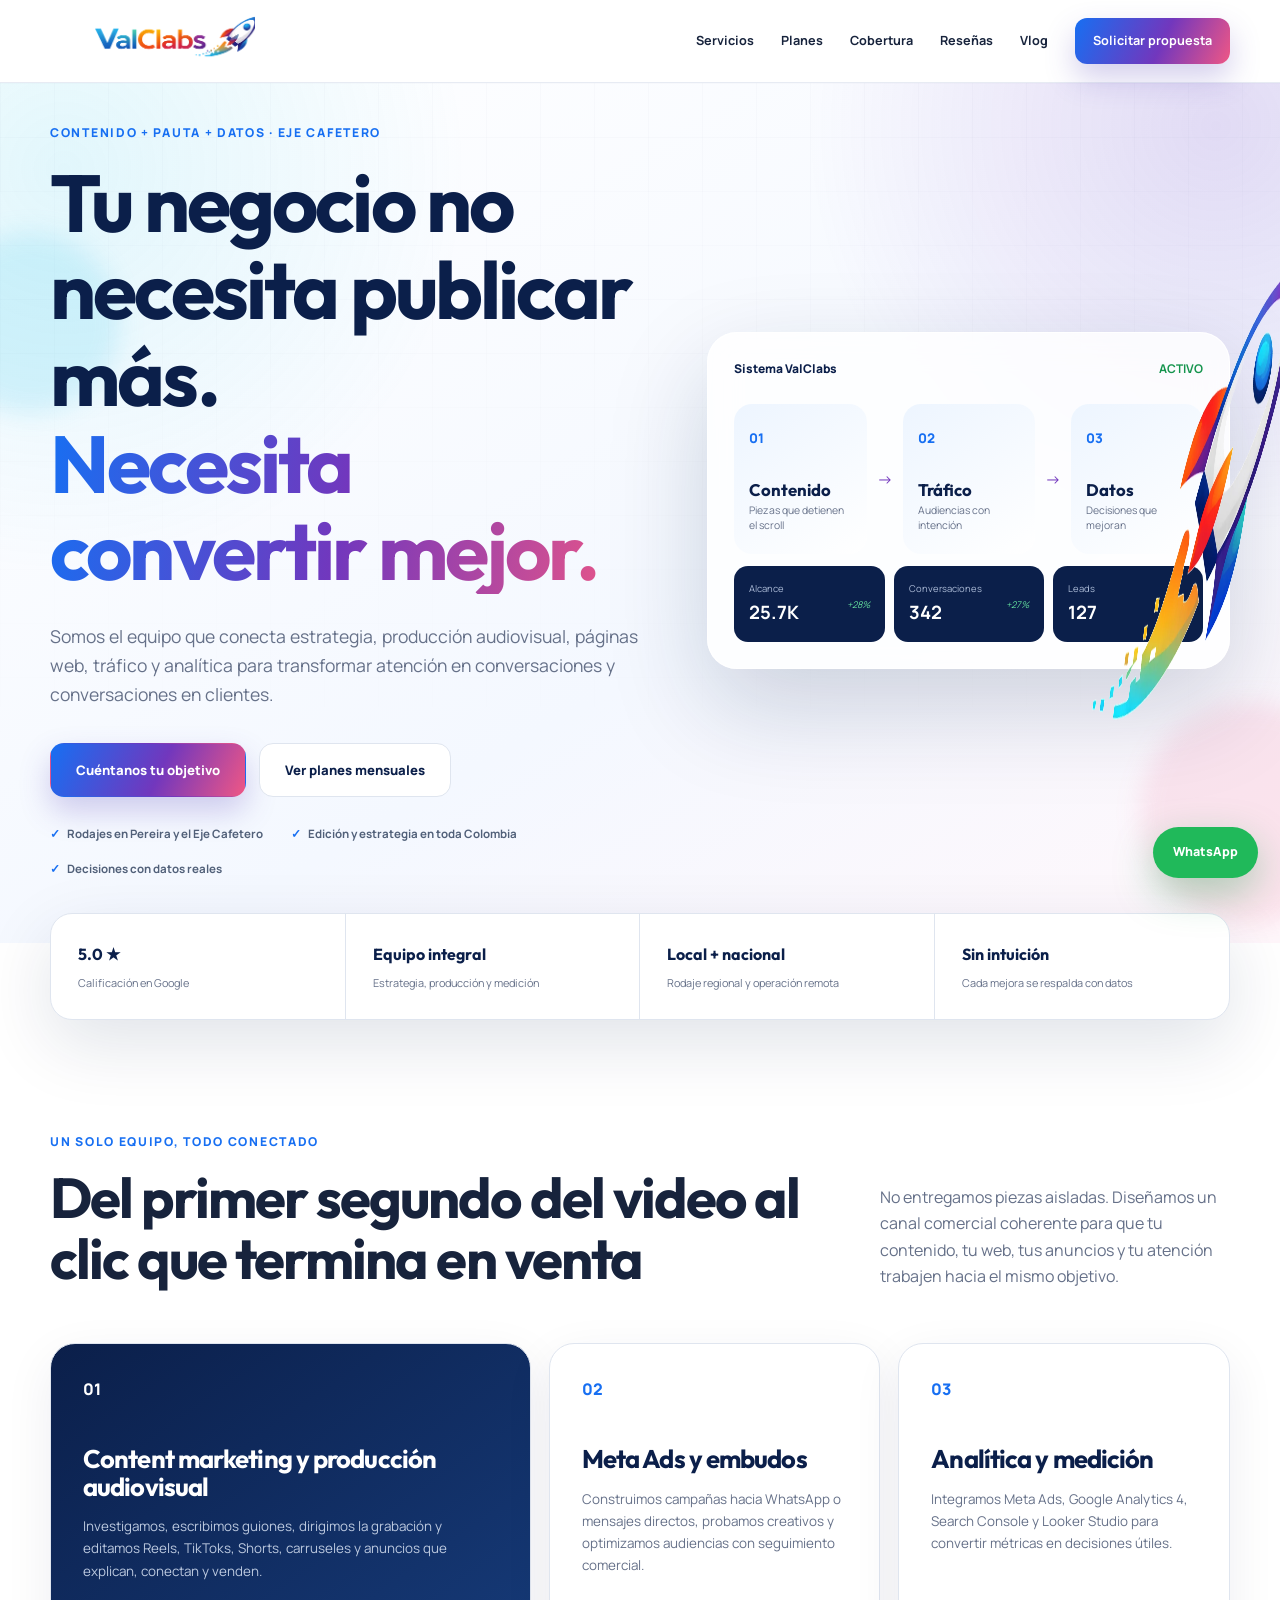
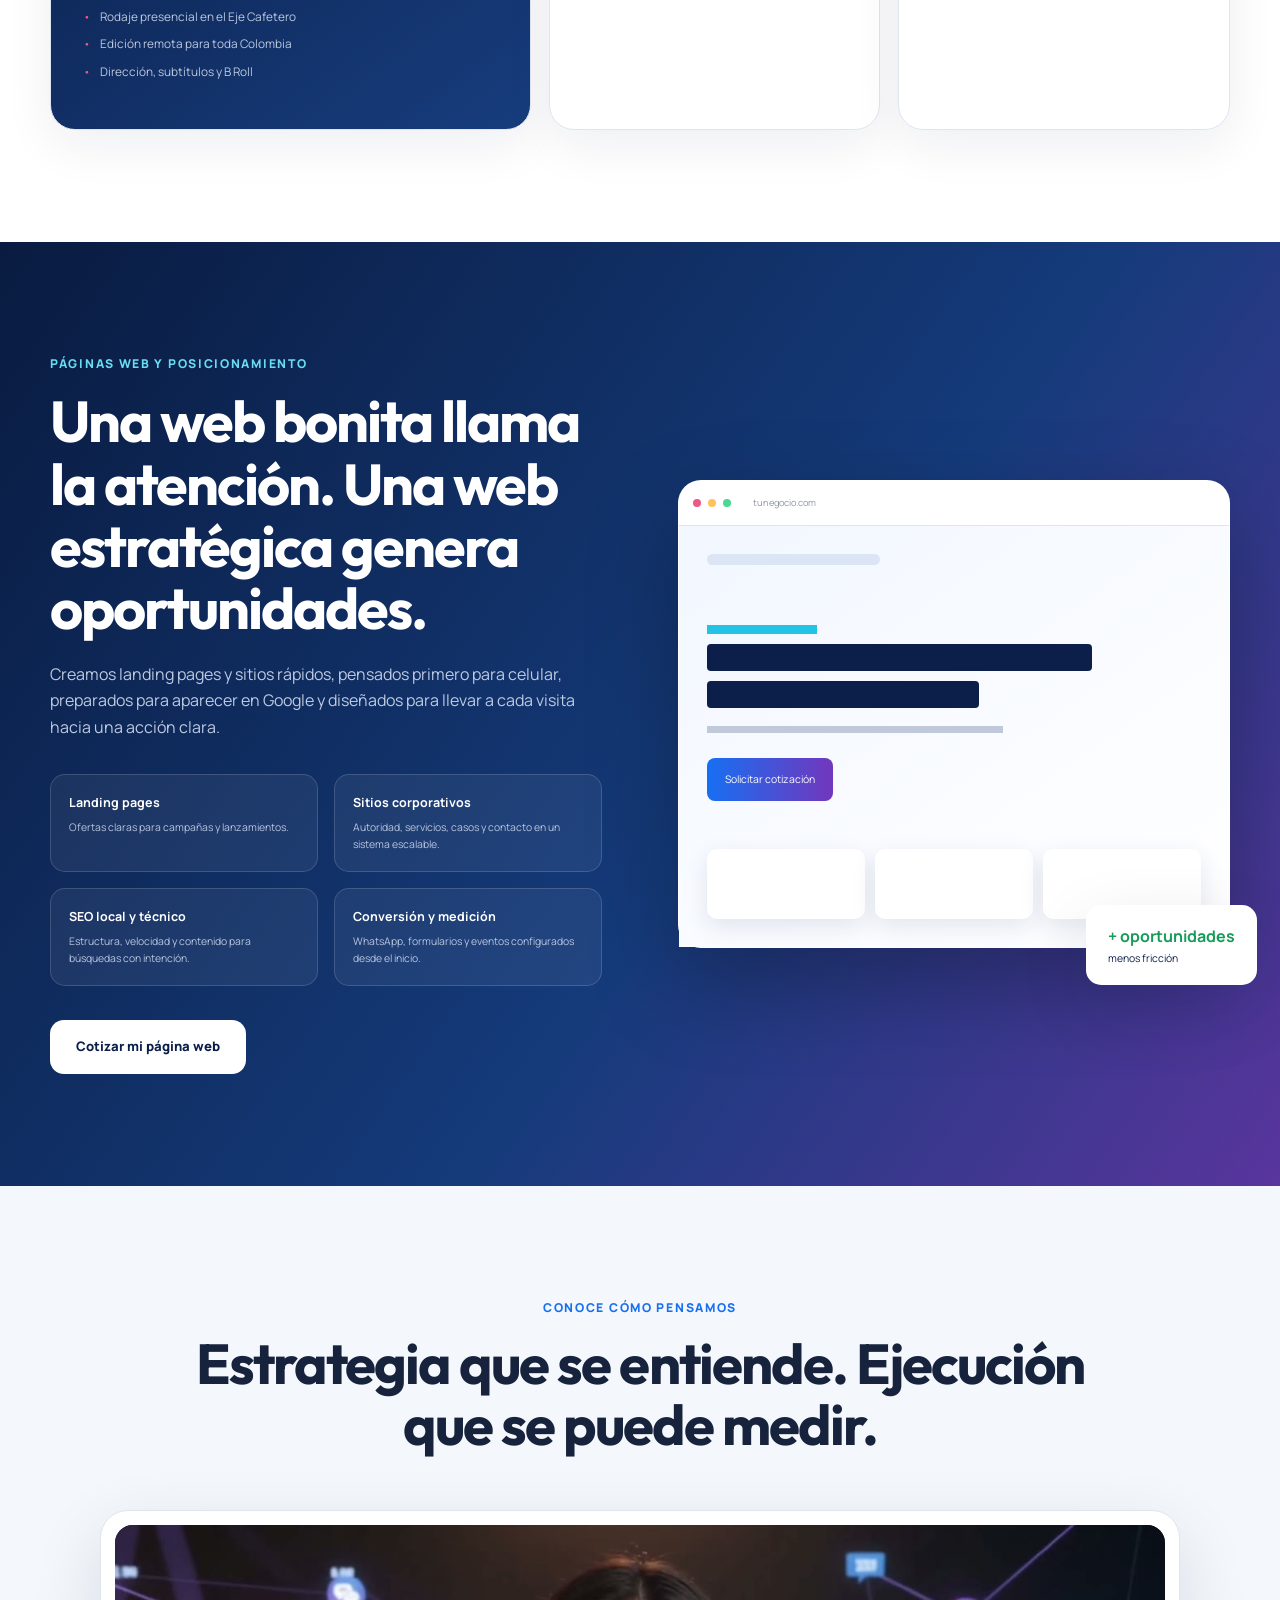
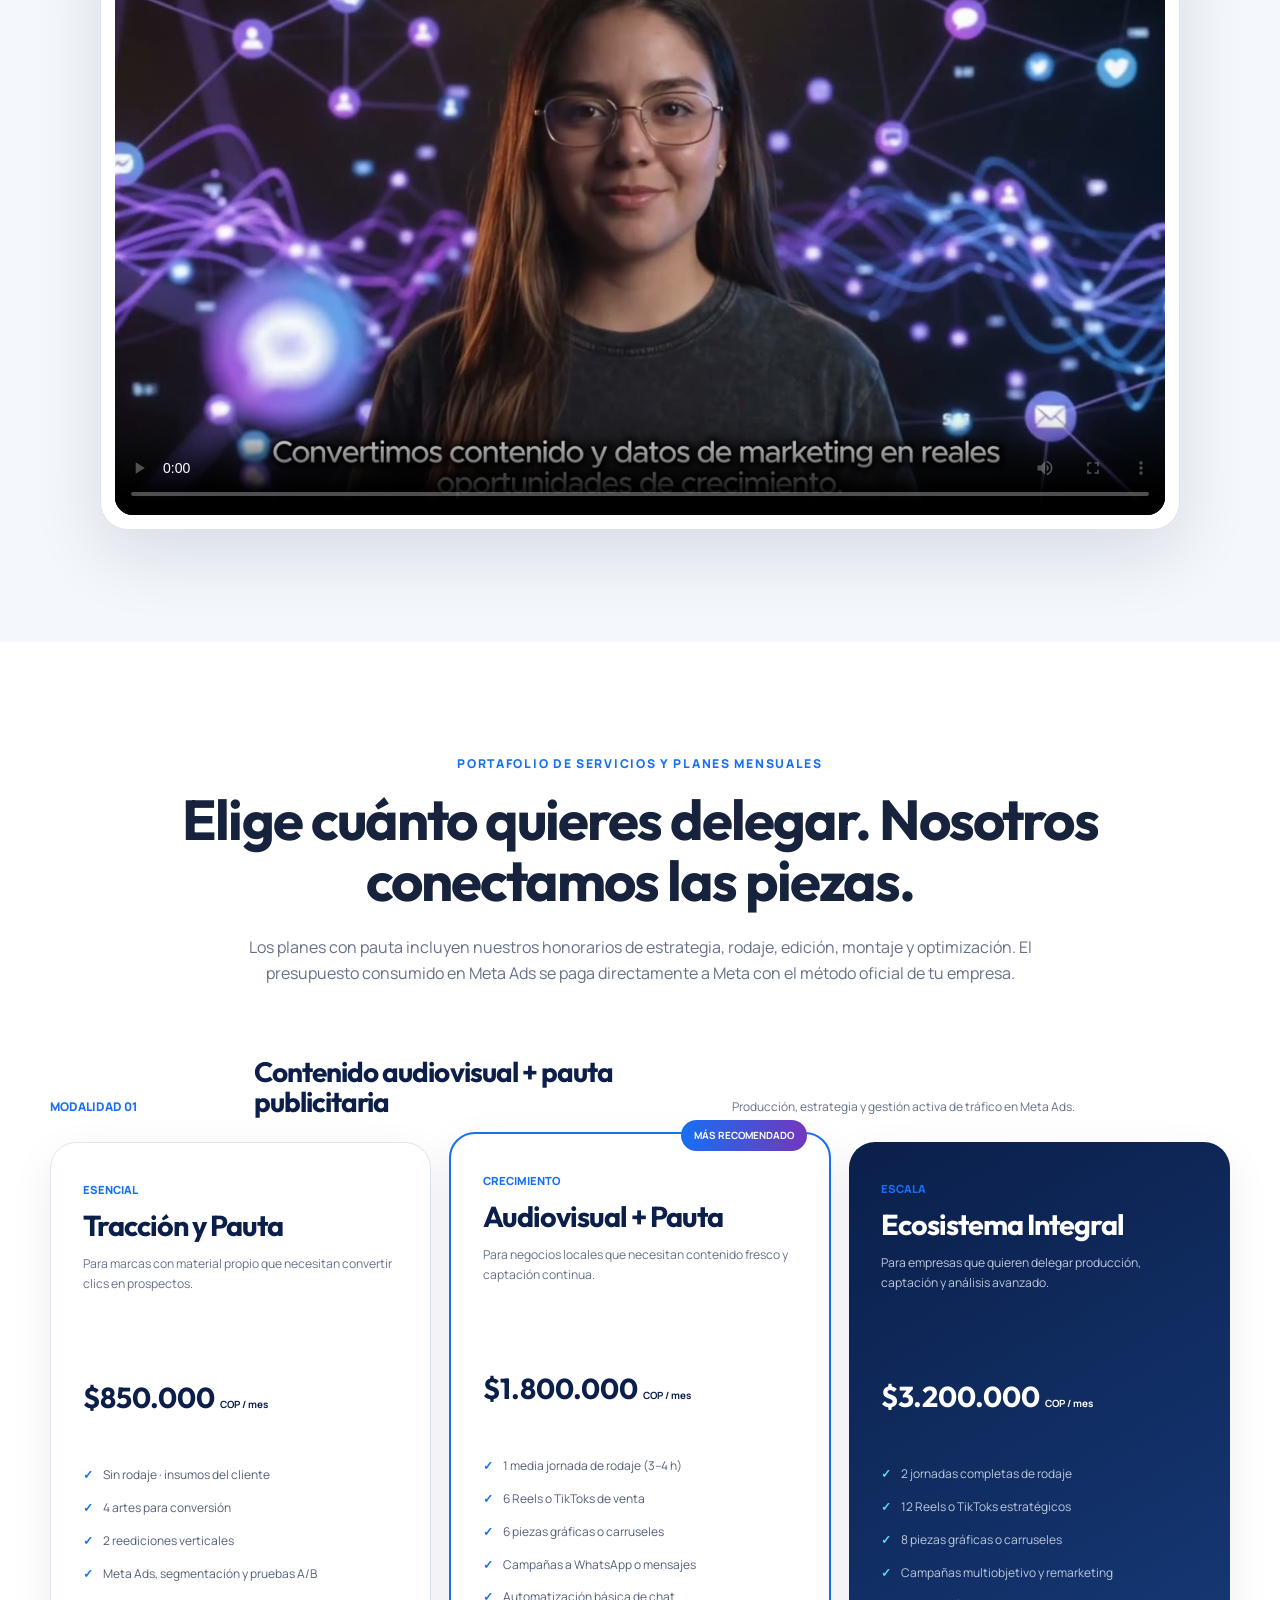
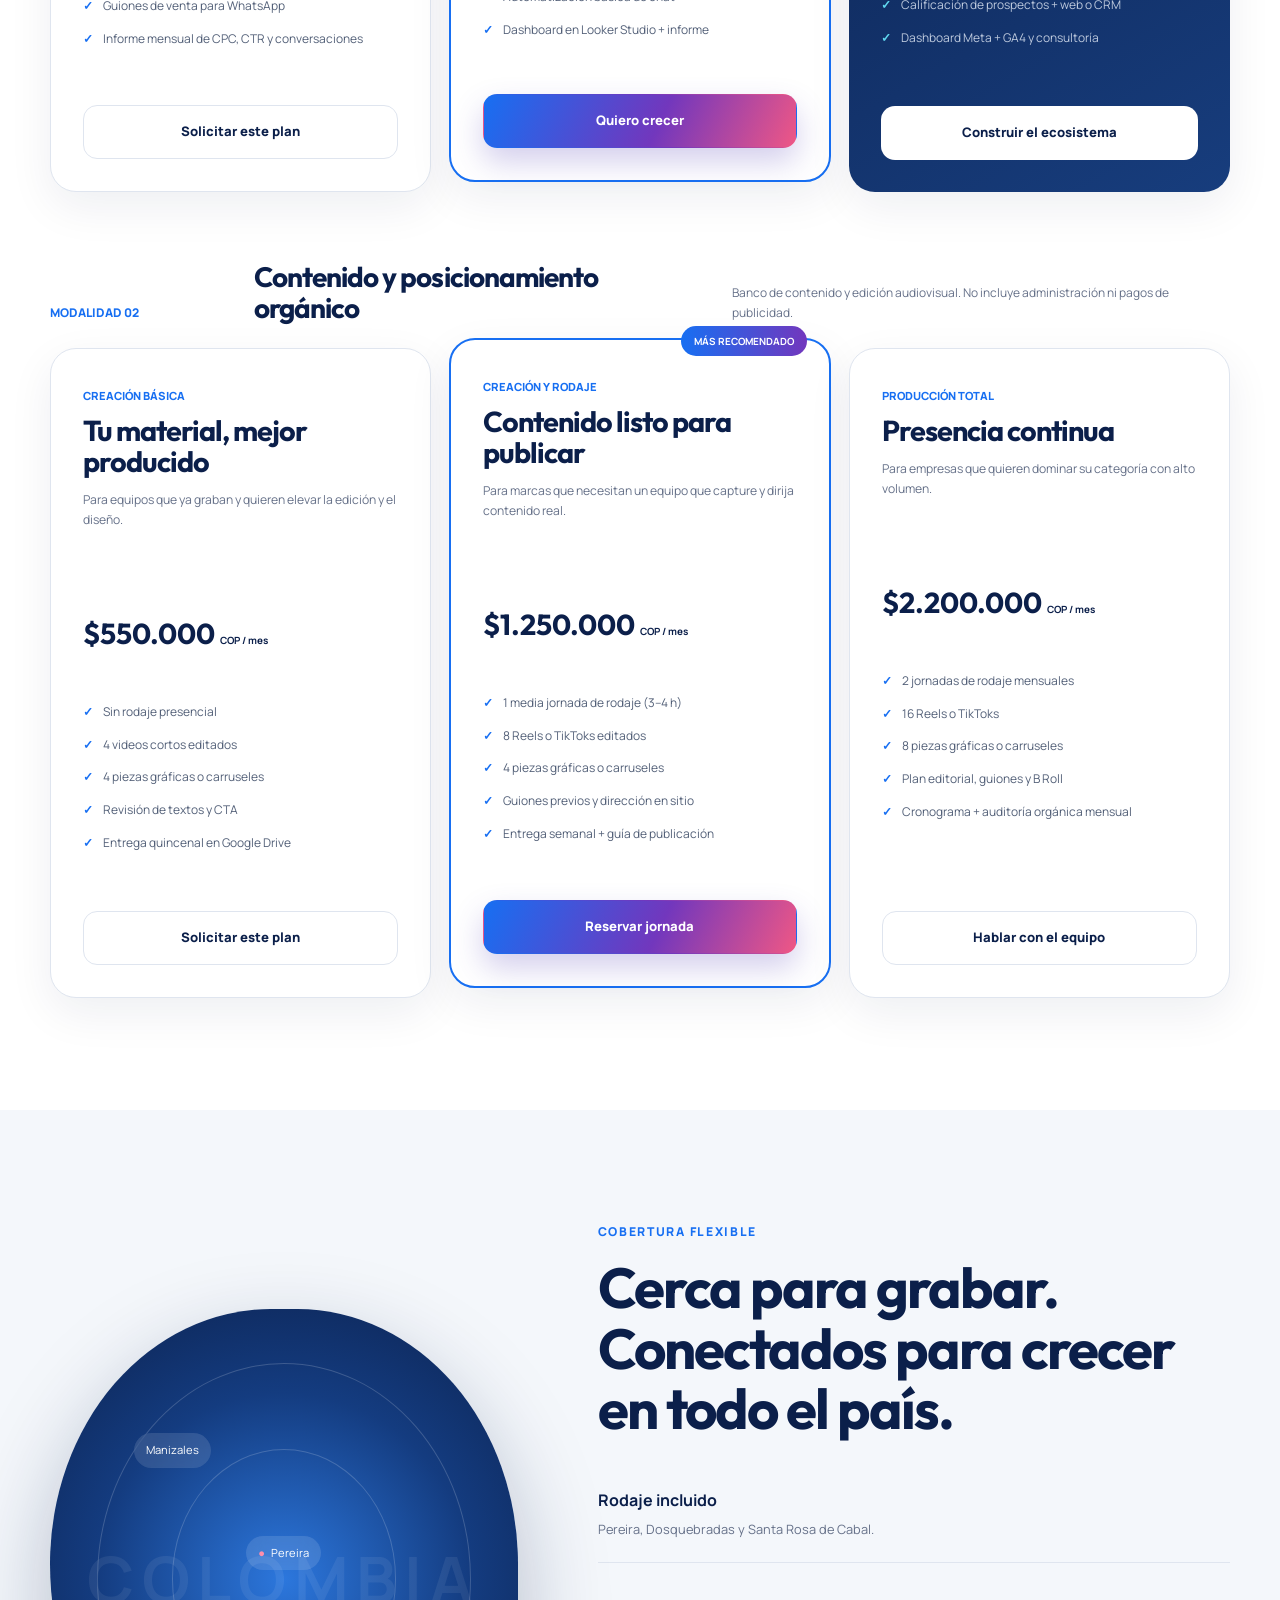
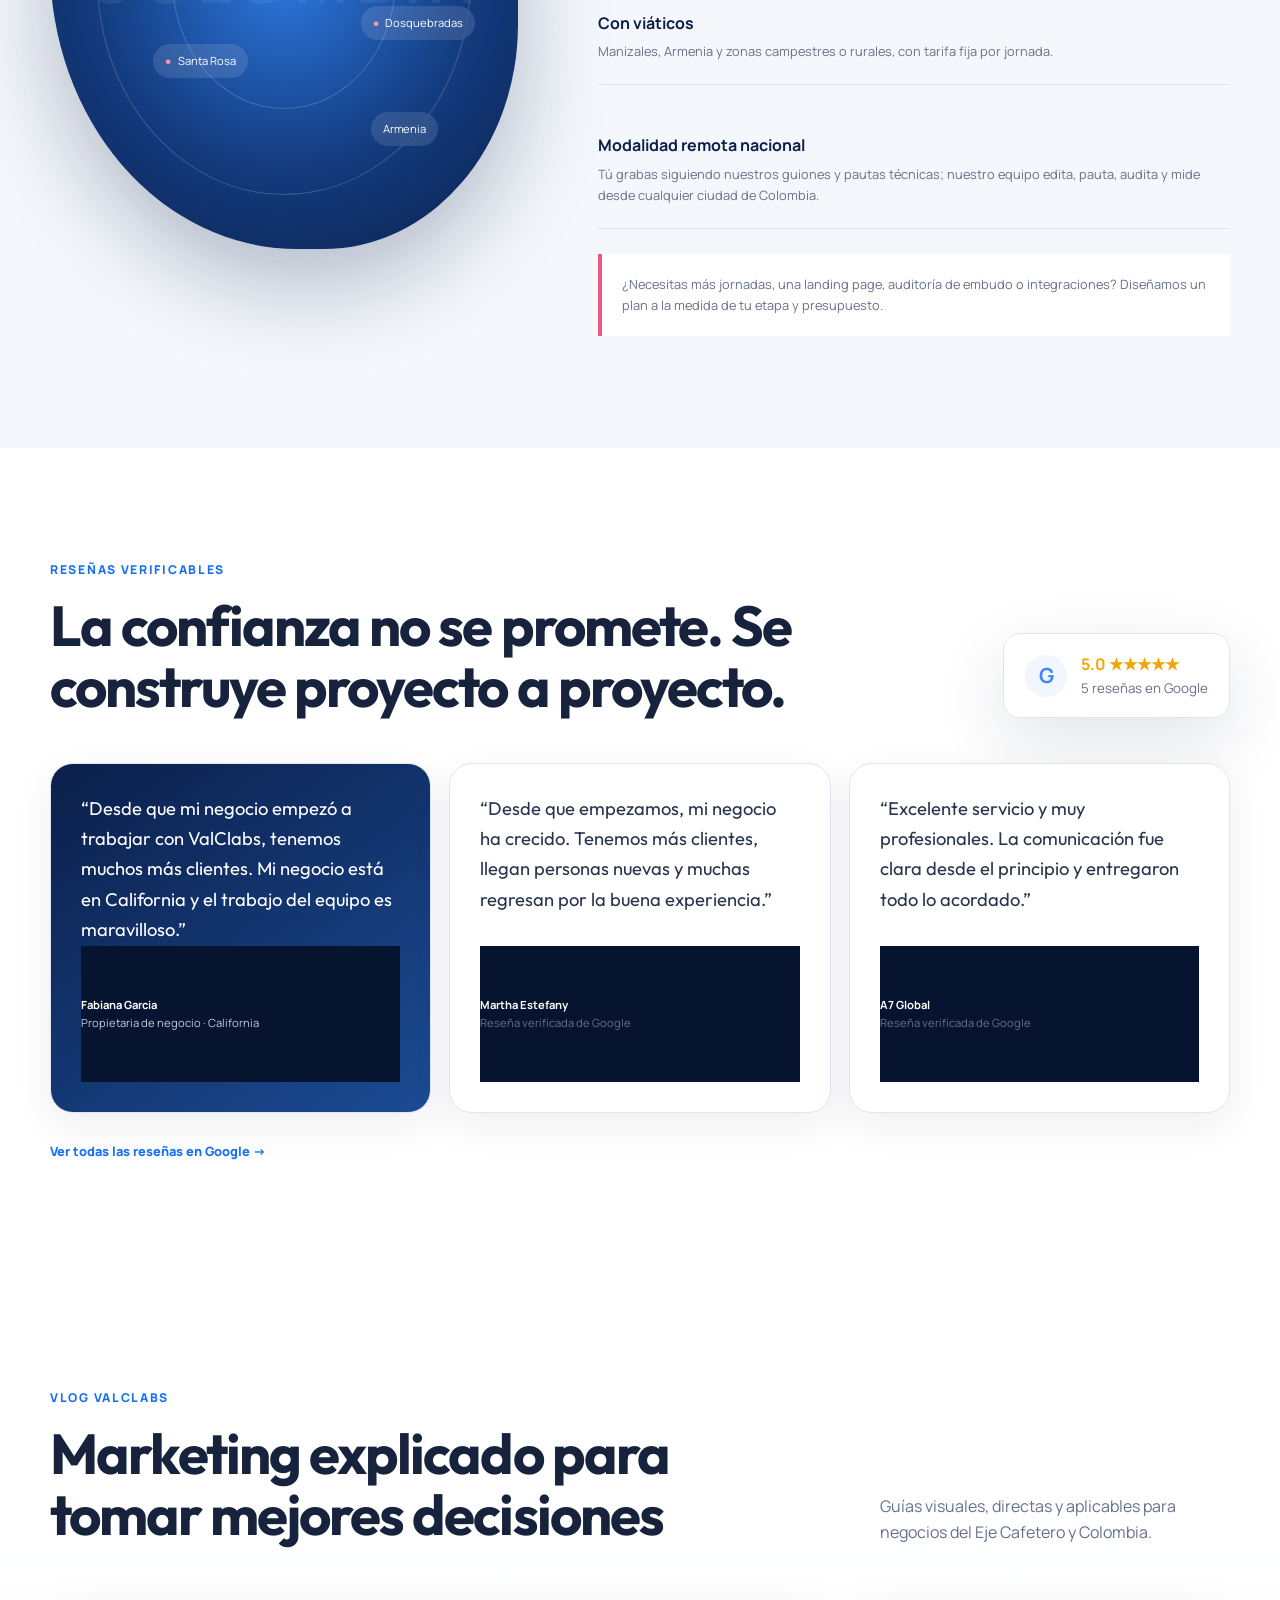
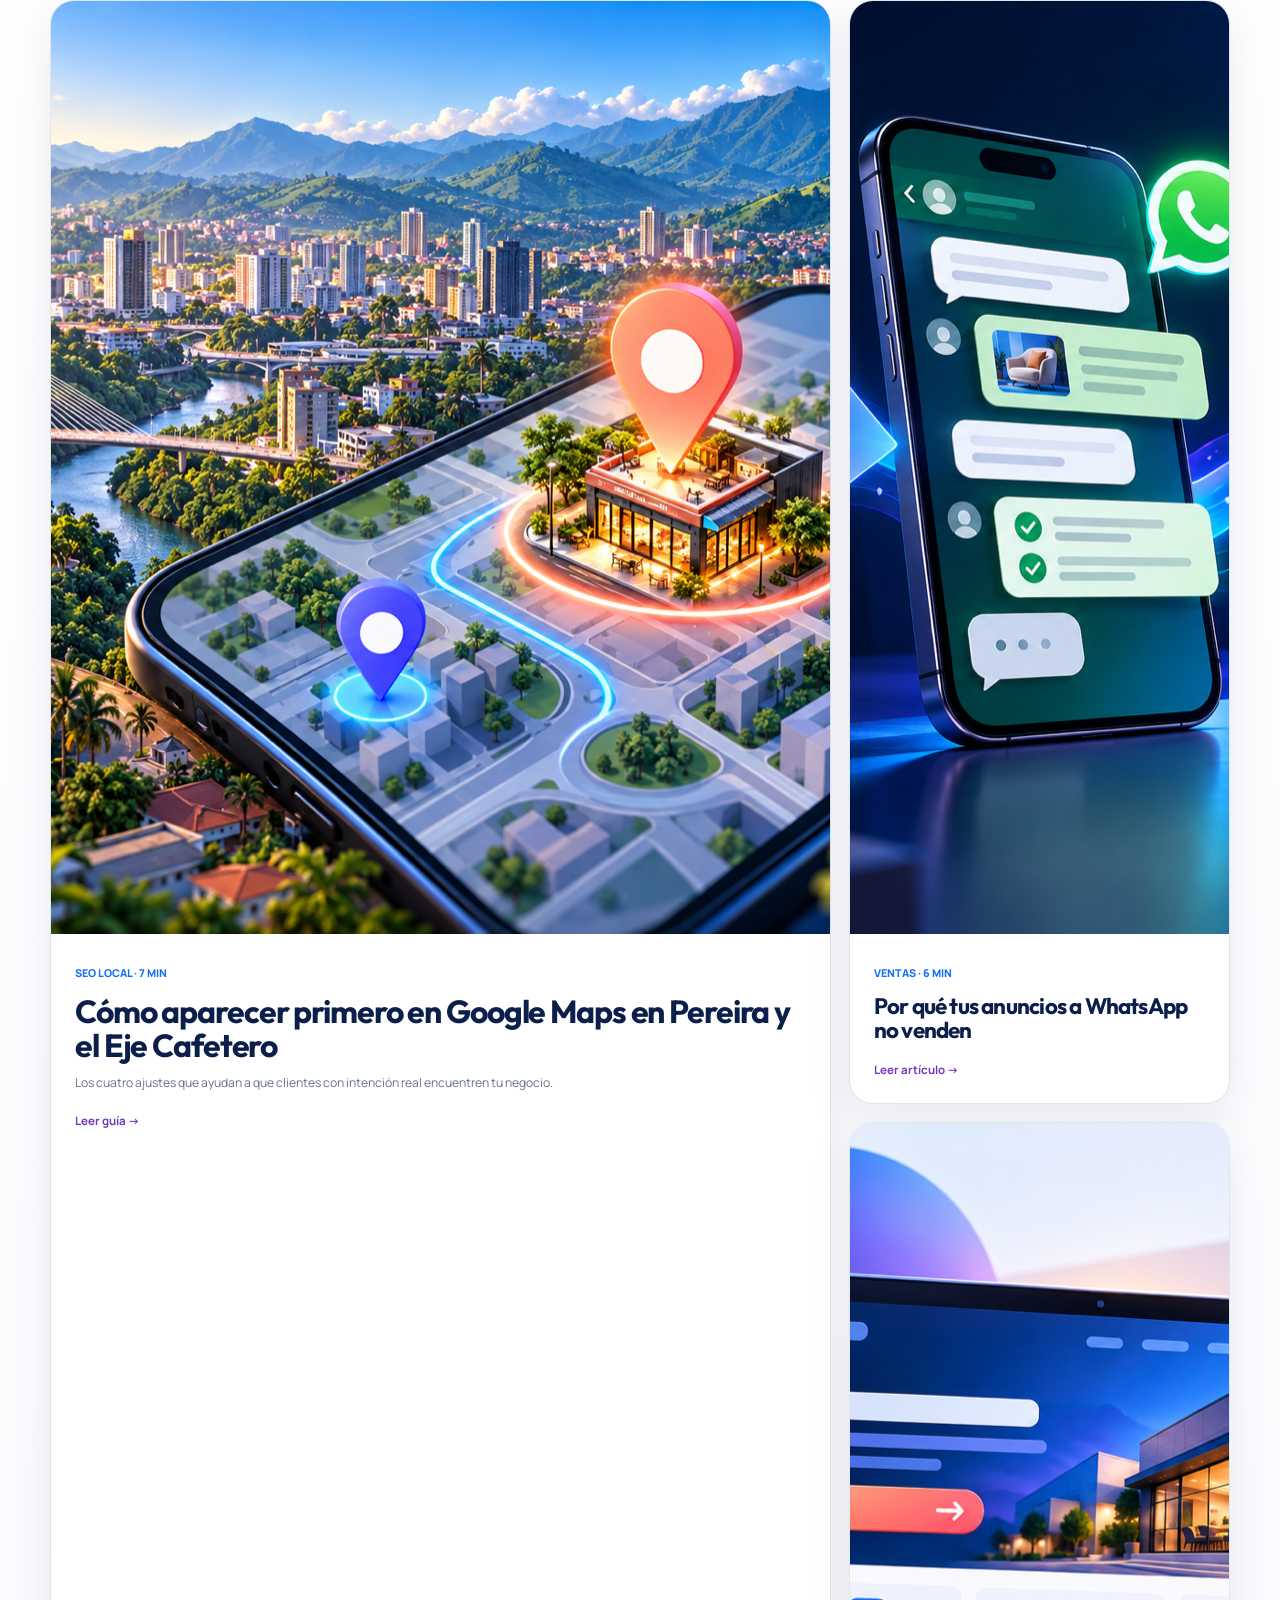
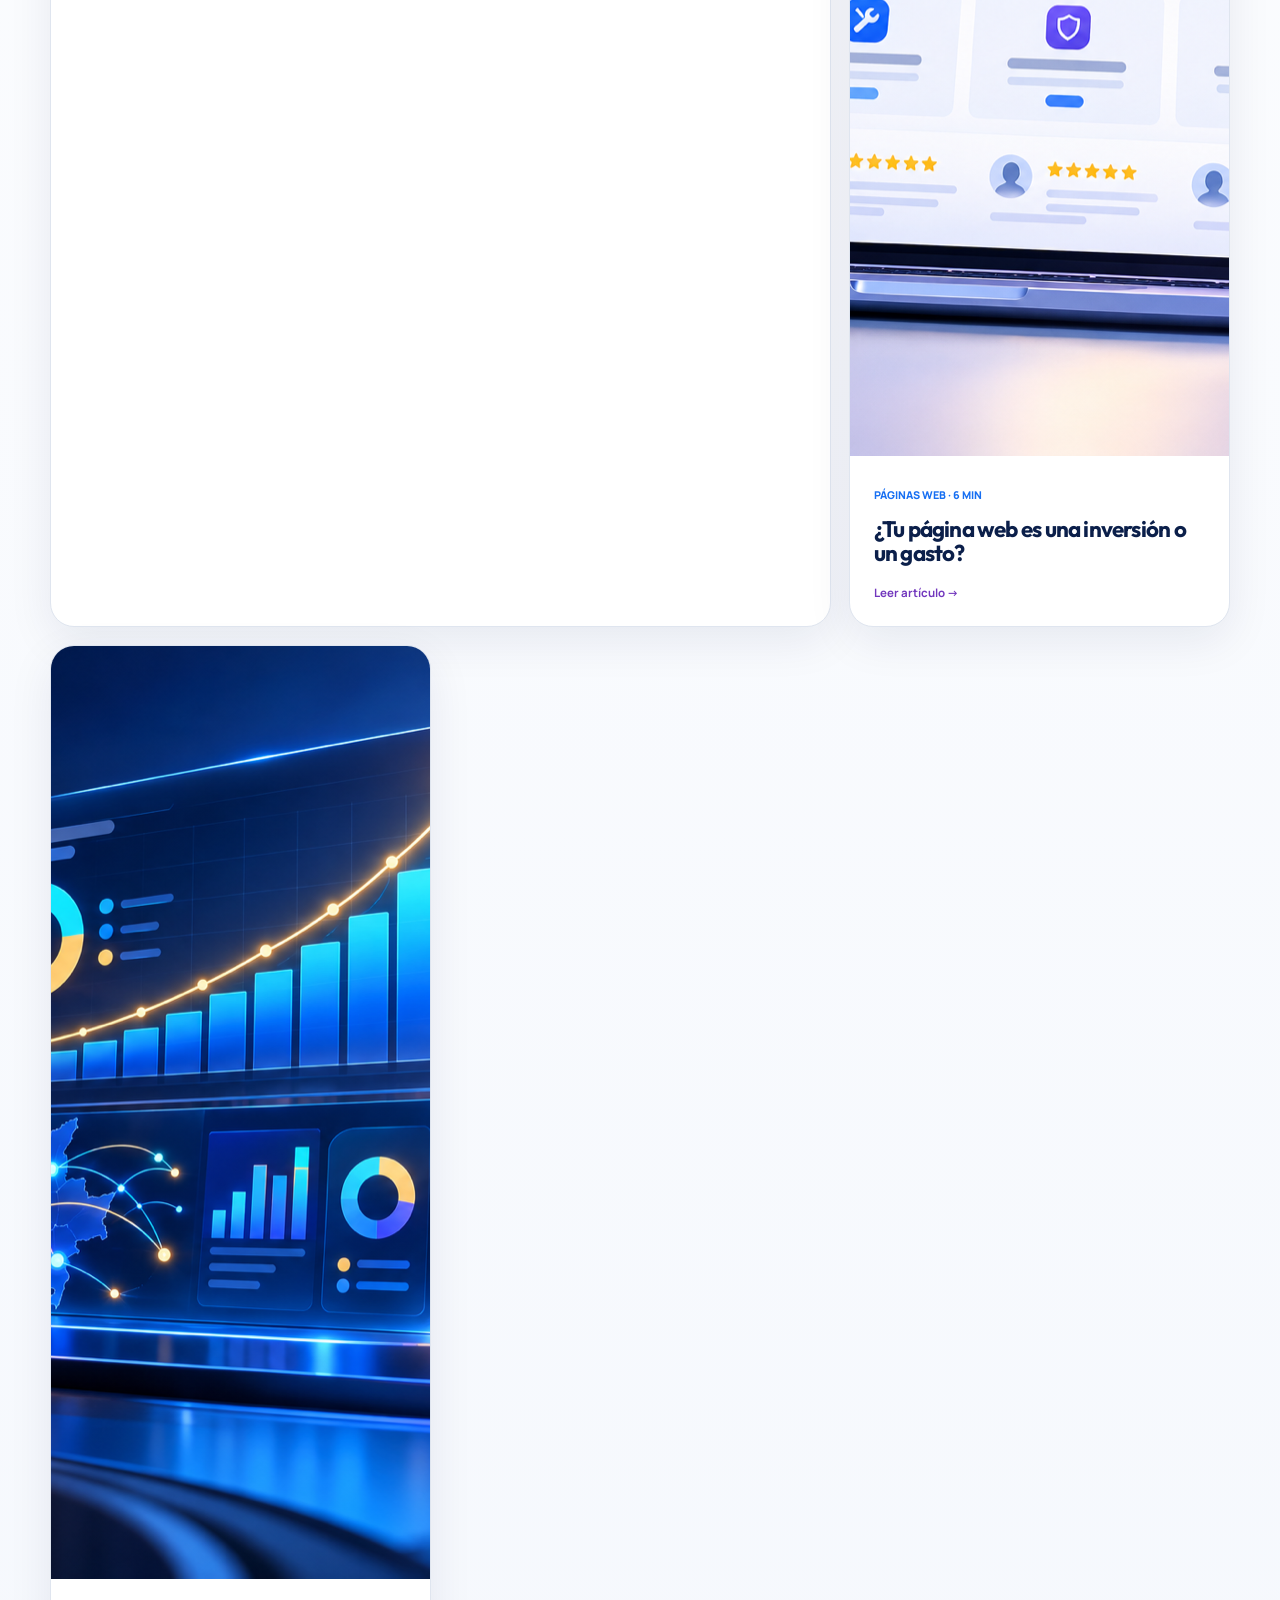
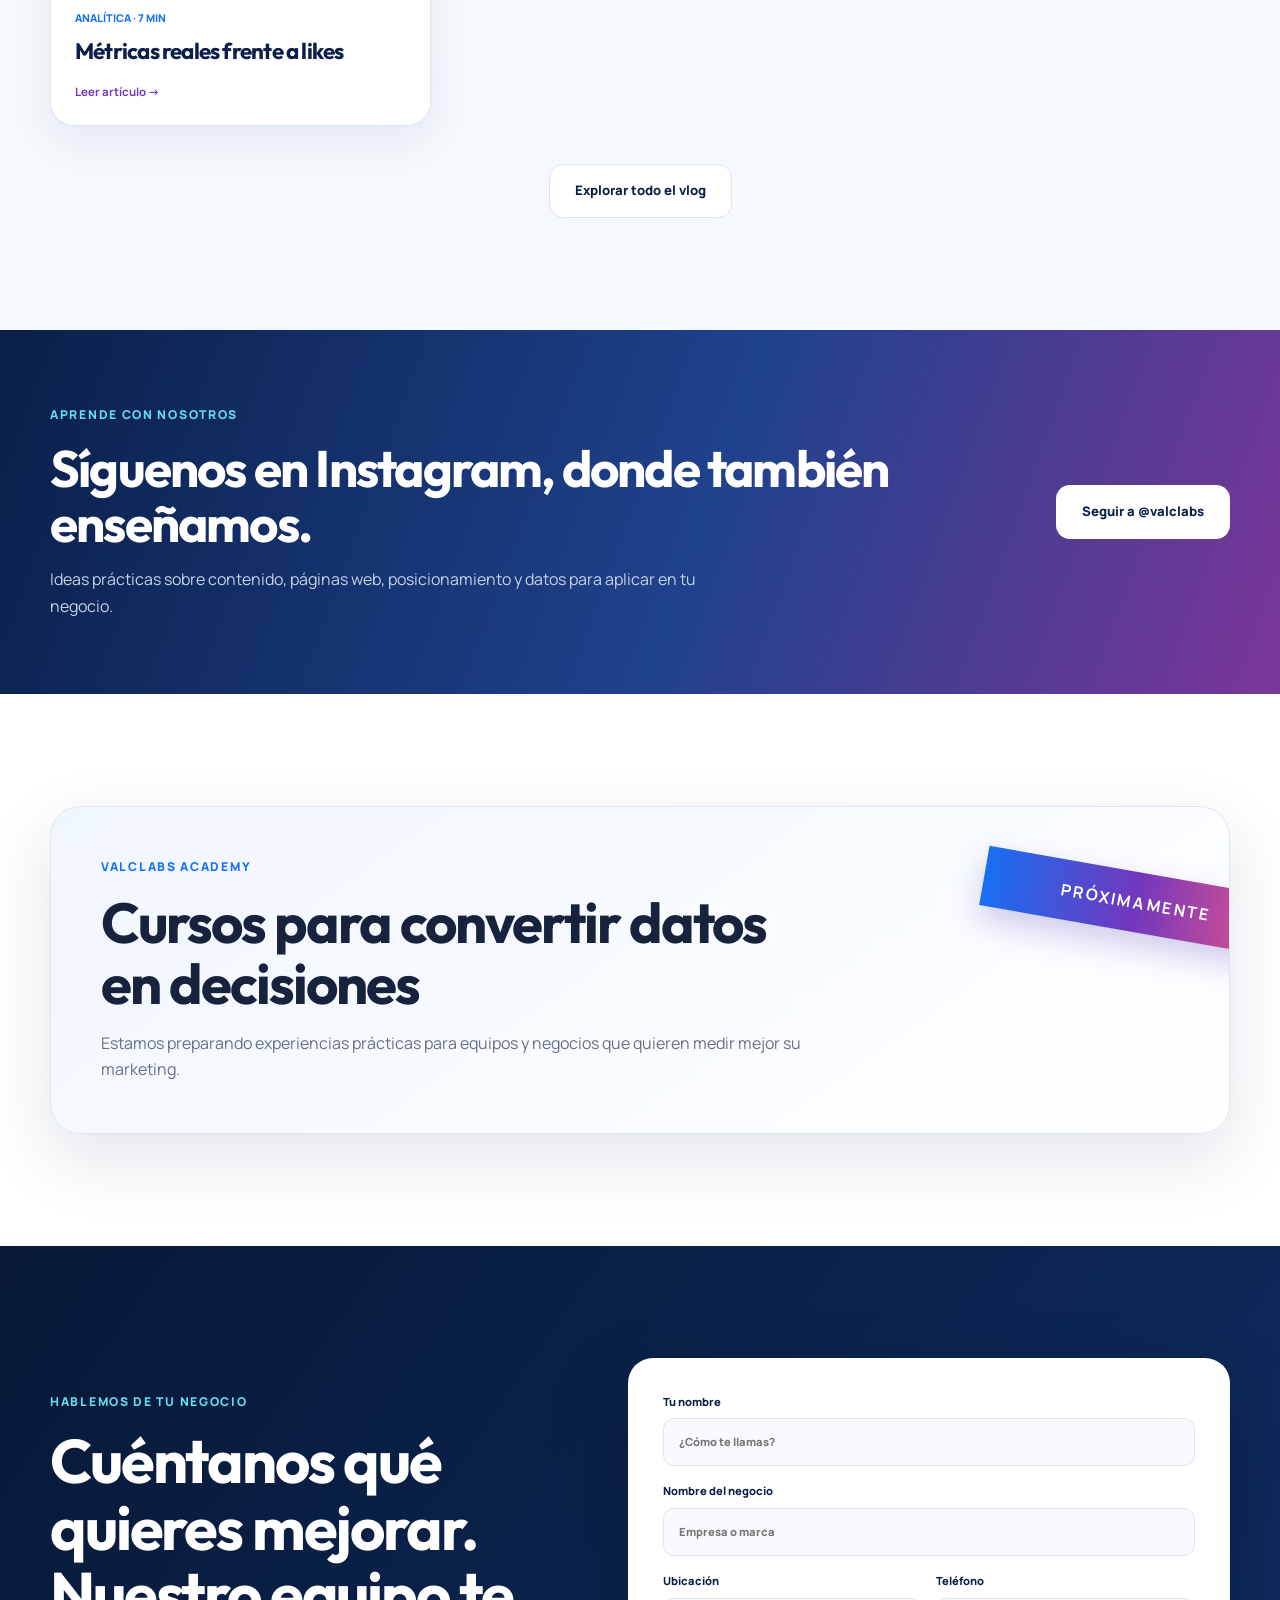
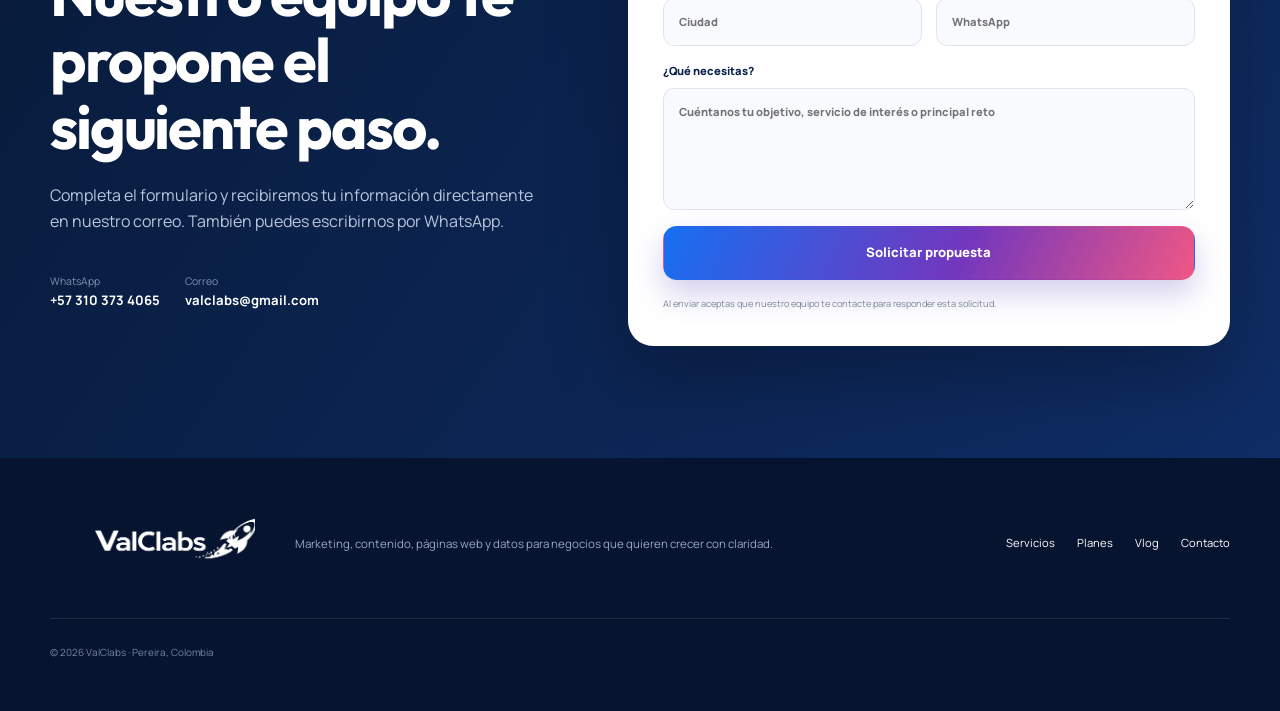
==== commit a6bb8942: "Redesign site for Spanish services and SEO vlog" ====
--- a/index.html
+++ b/index.html
@@ -1,582 +1,35 @@
-<!DOCTYPE html>
-
-<html lang="en-US">
-<head><meta content="on" http-equiv="x-dns-prefetch-control"/>
-<!-- Google tag (gtag.js) -->
-<script async src="https://www.googletagmanager.com/gtag/js?id=G-0WWHGM7696"></script>
-<script>
-  window.dataLayer = window.dataLayer || [];
-  function gtag(){dataLayer.push(arguments);}
-  gtag('js', new Date());
-
-  gtag('config', 'G-0WWHGM7696');
-</script>
-<meta charset="utf-8"/>
-<meta content="width=device-width,initial-scale=1" name="viewport"/>
-<title>Digital Marketing Agency in the USA | ValClabs</title>
-<meta content="Digital marketing agency for U.S. businesses. Grow with Meta Ads, bilingual content, lead generation and analytics focused on measurable results." name="description"/>
-<meta content="index,follow" name="robots"/>
-<meta content="#0f2860" name="theme-color"/>
-<link href="https://www.valclabs.com/" rel="canonical"/>
-<link href="https://www.valclabs.com/" hreflang="en-US" rel="alternate"/>
-<link href="https://www.valclabs.com/es/" hreflang="es-CO" rel="alternate"/>
-<link href="https://www.valclabs.com/" hreflang="x-default" rel="alternate"/>
-<meta content="Digital Marketing Agency in the USA | ValClabs" property="og:title"/>
-<meta content="Digital marketing agency for U.S. businesses. Grow with Meta Ads, bilingual content, lead generation and analytics focused on measurable results." property="og:description"/>
-<meta content="website" property="og:type"/>
-<meta content="https://www.valclabs.com/" property="og:url"/>
-<meta content="https://www.valclabs.com/assets/social-cover-1.webp" property="og:image"/>
-<meta content="en_US" property="og:locale"/>
-<meta content="es_CO" property="og:locale:alternate"/>
-<link href="https://fonts.googleapis.com" rel="preconnect"/>
-<link crossorigin="" href="https://fonts.gstatic.com" rel="preconnect"/>
-<link as="style" href="https://fonts.googleapis.com/css2?family=Manrope:wght@400;500;600;700;800&amp;family=Outfit:wght@500;600;700;800&amp;display=swap" onload="this.onload=null;this.rel='stylesheet'" rel="preload"/><noscript><link href="https://fonts.googleapis.com/css2?family=Manrope:wght@400;500;600;700;800&amp;family=Outfit:wght@500;600;700;800&amp;display=swap" rel="stylesheet"/></noscript>
-<link href="styles.css?v=20261007-hero-type" rel="stylesheet"/>
-<script type="application/ld+json">
-{
-  "@context": "https://schema.org",
-  "@graph": [
-    {
-      "@type": "Organization",
-      "@id": "https://www.valclabs.com/#organization",
-      "name": "ValClabs",
-      "url": "https://www.valclabs.com/",
-      "logo": "https://www.valclabs.com/assets/logo.webp",
-      "email": "contac@valclabs.com",
-      "sameAs": ["https://www.instagram.com/valclabs/"]
-    },
-    {
-      "@type": "WebSite",
-      "@id": "https://www.valclabs.com/#website",
-      "url": "https://www.valclabs.com/",
-      "name": "ValClabs",
-      "publisher": {"@id": "https://www.valclabs.com/#organization"},
-      "inLanguage": ["en-US", "es-CO"]
-    },
-    {
-      "@type": "ProfessionalService",
-      "@id": "https://www.valclabs.com/#usa-service",
-      "name": "ValClabs Digital Marketing USA",
-      "url": "https://www.valclabs.com/",
-      "provider": {"@id": "https://www.valclabs.com/#organization"},
-      "description": "Digital marketing, Meta Ads, bilingual content, lead generation and marketing analytics for businesses across the United States.",
-      "areaServed": {"@type": "Country", "name": "United States"},
-      "availableLanguage": ["English", "Spanish"],
-      "serviceType": ["Digital marketing", "Meta Ads management", "Facebook and Instagram advertising", "Lead generation", "Bilingual content", "Marketing analytics"]
-    }
-  ]
-}
-  </script>
-</head>
-<body>
-<header class="site-header" id="inicio">
-<div class="container nav">
-<a aria-label="ValClabs home" class="brand" href="#inicio">
-<img alt="ValClabs" decoding="async" fetchpriority="high" height="347" loading="eager" src="assets/logo.webp" width="520"/>
-</a>
-<button aria-expanded="false" aria-label="Open menu" class="menu-toggle">
-<span></span><span></span><span></span>
-</button>
-<nav class="main-nav">
-<a href="#diferencia">Why us</a>
-<a href="#industrias">Industries</a>
-<a href="#metodo">Method</a>
-<a href="#reviews">Reviews</a>
-<a href="#precios">Pricing</a>
-<a href="#academy">Courses</a>
-<a href="mailto:contac@valclabs.com">Email</a>
-<div aria-label="Language selector" class="language-switch"><span aria-current="page">EN</span><a href="es/" lang="es-CO" hreflang="es-CO">ES</a></div>
-<a class="nav-cta" href="https://calendar.app.google/TCne4BsZ2B1ksr4Y7" rel="noopener" target="_blank">Book a free demo</a>
-</nav>
-</div>
-</header>
+<!doctype html>
+<html lang="es-CO"><head>
+<meta charset="utf-8"><meta name="viewport" content="width=device-width,initial-scale=1">
+<title>Marketing digital y producción audiovisual en Pereira | ValClabs</title>
+<meta name="description" content="Agencia de marketing digital en Pereira y el Eje Cafetero. Creamos contenido, videos, páginas web, SEO, Meta Ads y analítica para convertir atención en clientes."><meta name="robots" content="index,follow,max-image-preview:large"><meta name="theme-color" content="#0b1f4a"><link rel="canonical" href="https://www.valclabs.com/">
+<meta property="og:type" content="website"><meta property="og:locale" content="es_CO"><meta property="og:title" content="Marketing que conecta contenido, pauta y datos | ValClabs"><meta property="og:description" content="Producción audiovisual en el Eje Cafetero y marketing digital para empresas en toda Colombia."><meta property="og:url" content="https://www.valclabs.com/"><meta property="og:image" content="https://www.valclabs.com/assets/social-cover-1.webp">
+<link rel="preconnect" href="https://fonts.googleapis.com"><link rel="preconnect" href="https://fonts.gstatic.com" crossorigin><link href="https://fonts.googleapis.com/css2?family=Manrope:wght@400;500;600;700;800&family=Outfit:wght@500;600;700;800&display=swap" rel="stylesheet"><link rel="stylesheet" href="styles.css?v=20261022">
+<script async src="https://www.googletagmanager.com/gtag/js?id=G-0WWHGM7696"></script><script>window.dataLayer=window.dataLayer||[];function gtag(){dataLayer.push(arguments)}gtag('js',new Date());gtag('config','G-0WWHGM7696');</script>
+<script type="application/ld+json">{"@context":"https://schema.org","@graph":[{"@type":["Organization","ProfessionalService"],"@id":"https://www.valclabs.com/#business","name":"ValClabs","url":"https://www.valclabs.com/","logo":"https://www.valclabs.com/assets/logo.webp","email":"valclabs@gmail.com","telephone":"+573103734065","areaServed":["Pereira","Dosquebradas","Santa Rosa de Cabal","Manizales","Armenia","Colombia"],"sameAs":["https://www.instagram.com/valclabs/"]},{"@type":"WebSite","@id":"https://www.valclabs.com/#website","url":"https://www.valclabs.com/","name":"ValClabs","inLanguage":"es-CO","publisher":{"@id":"https://www.valclabs.com/#business"}},{"@type":"Service","name":"Marketing digital, producción audiovisual y páginas web","provider":{"@id":"https://www.valclabs.com/#business"},"areaServed":{"@type":"Country","name":"Colombia"},"serviceType":["Content marketing","Producción audiovisual","Edición de video","Meta Ads","Diseño de páginas web","SEO local","Analítica digital"]}]}</script>
+</head><body>
+<header class="site-header" id="inicio"><div class="container nav"><a class="brand" href="#inicio" aria-label="ValClabs, inicio"><img src="assets/logo.webp" alt="ValClabs" width="520" height="347"></a><button class="menu-toggle" aria-label="Abrir menú" aria-expanded="false"><span></span><span></span><span></span></button><nav class="main-nav" aria-label="Navegación principal"><a href="#servicios">Servicios</a><a href="#planes">Planes</a><a href="#cobertura">Cobertura</a><a href="#reviews">Reseñas</a><a href="vlog/">Vlog</a><a class="nav-cta" href="#contacto">Solicitar propuesta</a></nav></div></header>
 <main>
-<section class="hero">
-<div class="hero-glow glow-a"></div>
-<div class="hero-glow glow-b"></div>
-<div class="container hero-grid">
-<div class="hero-copy">
-<span class="eyebrow">Digital marketing agency for U.S. businesses</span>
-<h1>Turn your data into customers <span>Turn your marketing into growth</span></h1>
-<p>
-            We help businesses in Miami and across the U.S. attract more customers through social media advertising, strategic content, WhatsApp and data-backed decisions.
-          </p>
-<div class="hero-actions">
-<a class="button button-primary" href="https://calendar.app.google/TCne4BsZ2B1ksr4Y7" rel="noopener" target="_blank">Book a free demo</a>
-<a class="button button-ghost" href="#diferencia">See how we work</a>
-</div>
-<div class="hero-trust">
-<span>Bilingual support in English and Spanish</span>
-<span>Competitive pricing in USD</span>
-<span>Decisions backed by data</span>
-</div>
-</div>
-<div aria-label="Digital advertising that generates conversations and customers" class="hero-scene clean-growth-scene">
-<div class="growth-halo"></div>
-<div class="ad-device">
-<div class="device-top">
-<div>
-<span>Social media campaign</span>
-<strong>Attract potential customers</strong>
-</div>
-<span class="live-pill">Active</span>
-</div>
-<div class="ad-layout">
-<div class="creative-preview">
-<span class="creative-label">AD</span>
-<h3>Grow your business</h3>
-<p>Advertising on Facebook and Instagram</p>
-<div class="creative-cta">Learn more</div>
-</div>
-<div class="results-panel">
-<div class="result-metric">
-<span>People reached</span>
-<strong>25.7K</strong>
-<small>↑ 28%</small>
-</div>
-<div class="result-metric">
-<span>Conversations</span>
-<strong>342</strong>
-<small>↑ 27%</small>
-</div>
-<div class="result-metric">
-<span>Leads</span>
-<strong>127</strong>
-<small>↑ 19%</small>
-</div>
-</div>
-</div>
-</div>
-<div class="message-stack">
-<div class="message-card message-customer">
-<span>Potential customer</span>
-<strong>Hi, I'd like more information</strong>
-</div>
-<div class="message-card message-business">
-<span>Your business</span>
-<strong>Of course! We're here to help</strong>
-</div>
-</div>
-<div class="channel-chip chip-facebook">Facebook</div>
-<div class="channel-chip chip-instagram">Instagram</div>
-<div class="channel-chip chip-whatsapp">WhatsApp</div>
-<div aria-hidden="true" class="growth-arrow">
-<span></span>
-</div>
-<div aria-hidden="true" class="hero-brand-rocket">
-<img alt="" decoding="async" fetchpriority="low" height="496" loading="eager" src="assets/rocket-brand.webp" width="700"/>
-</div>
-</div>
-</div>
-</section>
-<section aria-label="ValClabs credentials" class="trust-proof">
-<div class="container trust-proof-grid">
-<div class="proof-item"><strong>5.0</strong><span><b>★★★★★</b> Google rating</span></div>
-<div class="proof-item"><strong>Data-led</strong><span>Strategy built around measurable outcomes</span></div>
-<div class="proof-item"><strong>Bilingual</strong><span>English &amp; Spanish client support</span></div>
-<div class="proof-item"><strong>U.S. ready</strong><span>Serving Miami and businesses nationwide</span></div>
-</div>
-</section>
-<section class="statement">
-<div class="container statement-inner reveal">
-<p>The problem isn't doing marketing</p>
-<h2>It's investing without knowing what works</h2>
-</div>
-</section>
-<section aria-label="Propuesta de valor" class="impact-ribbon">
-<div class="impact-track">
-<div class="impact-set"><span>STRATEGY</span><i></i><span>DATA</span><i></i><span>GROWTH</span><i></i><span>OPTIMIZATION</span><i></i><span>RESULTS</span><i></i></div>
-<div aria-hidden="true" class="impact-set"><span>STRATEGY</span><i></i><span>DATA</span><i></i><span>GROWTH</span><i></i><span>OPTIMIZATION</span><i></i><span>RESULTS</span><i></i></div>
-</div>
-</section>
-<section class="section difference" id="diferencia">
-<div class="container">
-<div class="section-intro center difference-intro reveal">
-<span class="eyebrow">The ValClabs difference</span>
-<h2>More strategy than a traditional agency, with pricing designed for businesses ready to grow</h2>
-<p>
-            We partner with local businesses, entrepreneurs and companies that need a clear strategy, professional execution, actionable reporting and hands-on support.
-          </p>
-</div>
-<div class="comparison">
-<div class="comparison-column conventional reveal">
-<span class="comparison-label">A traditional agency</span>
-<div class="comparison-line"><b>01</b><p>Publishes content without connecting every piece to a business goal</p></div>
-<div class="comparison-line"><b>02</b><p>Launches campaigns and delivers a report full of metrics</p></div>
-<div class="comparison-line"><b>03</b><p>Measures clicks, reach and followers without explaining their real impact</p></div>
-</div>
-<div class="comparison-divider">
-<span>vs</span>
-</div>
-<div class="comparison-column valclabs reveal">
-<span class="comparison-label">ValClabs</span>
-<div class="comparison-line"><b>01</b><p>Builds a strategy connected to sales, appointments and opportunities</p></div>
-<div class="comparison-line"><b>02</b><p>Analyzes campaigns, conversations and sales response</p></div>
-<div class="comparison-line"><b>03</b><p>Optimizes continuously and explains what to do next</p></div>
-</div>
-</div>
-<div class="value-strip reveal">
-<div><strong>Consulting-level strategy</strong><span>Not just execution</span></div>
-<div><strong>Data explained clearly</strong><span>No vanity reports</span></div>
-<div><strong>Competitive pricing</strong><span>No unnecessary overhead</span></div>
-</div>
-</div>
-</section>
-<section class="section industries" id="industrias">
-<div class="container">
-<div class="section-intro center reveal">
-<span class="eyebrow">Industries</span>
-<h2>We understand businesses where every conversation can become an opportunity</h2>
-</div>
-<div class="industry-editorial">
-<article class="industry-feature reveal">
-<img alt="Aesthetic clinic" decoding="async" fetchpriority="low" height="933" loading="lazy" src="assets/beauty.webp" width="1400"/>
-<div class="industry-overlay">
-<span>01</span>
-<h3>Aesthetic and beauty clinics</h3>
-<strong class="industry-stat counter" data-prefix="+" data-suffix="%" data-target="38">+0%</strong>
-<p>Digital growth benchmark combining content, paid media and follow-up</p>
-</div>
-</article>
-<article class="industry-feature reveal">
-<img alt="Nail spa" decoding="async" fetchpriority="low" height="933" loading="lazy" src="assets/nails.webp" width="1400"/>
-<div class="industry-overlay">
-<span>02</span>
-<h3>Spas and nail salons</h3>
-<strong class="industry-stat counter" data-prefix="+" data-suffix="%" data-target="35">+0%</strong>
-<p>Digital growth benchmark for visibility, bookings and engagement</p>
-</div>
-</article>
-<article class="industry-feature wide reveal">
-<img alt="Dental clinic" decoding="async" fetchpriority="low" height="933" loading="lazy" src="assets/dental.webp" width="1400"/>
-<div class="industry-overlay">
-<span>03</span>
-<h3>Dental clinics</h3>
-<strong class="industry-stat counter" data-prefix="+" data-suffix="%" data-target="42">+0%</strong>
-<p>Digital growth benchmark for consultations, evaluations and trust</p>
-</div>
-</article>
-<article class="industry-feature reveal">
-<img alt="Inmobiliaria" decoding="async" fetchpriority="low" height="933" loading="lazy" src="assets/realestate.webp" width="1400"/>
-<div class="industry-overlay">
-<span>04</span>
-<h3>Real estate</h3>
-<strong class="industry-stat counter" data-prefix="+" data-suffix="%" data-target="33">+0%</strong>
-<p>Digital growth benchmark for inquiries and sales opportunities</p>
-</div>
-</article>
-<article class="industry-feature reveal">
-<img alt="Construction company" decoding="async" fetchpriority="low" height="933" loading="lazy" src="assets/construction.webp" width="1400"/>
-<div class="industry-overlay">
-<span>05</span>
-<h3>Construction</h3>
-<strong class="industry-stat counter" data-prefix="+" data-suffix="%" data-target="29">+0%</strong>
-<p>Digital growth benchmark for reach and opportunity generation</p>
-</div>
-</article>
-</div>
-</div>
-</section>
-<section class="section method" id="metodo">
-<div class="container">
-<div class="method-heading reveal">
-<span class="eyebrow">Our system</span>
-<h2>What isn't measured can't be improved</h2>
-<p>We connect the full customer journey so marketing doesn't end with a click</p>
-</div>
-<div class="growth-path">
-<div class="path-line"></div>
-<article class="path-step reveal">
-<span>01</span>
-<h3>Goal</h3>
-<p>We define what the strategy must achieve</p>
-</article>
-<article class="path-step reveal">
-<span>02</span>
-<h3>Campaign</h3>
-<p>We activate messaging, targeting and content</p>
-</article>
-<article class="path-step reveal">
-<span>03</span>
-<h3>Conversation</h3>
-<p>We evaluate quality, intent and response</p>
-</article>
-<article class="path-step reveal">
-<span>04</span>
-<h3>Decision</h3>
-<p>We turn data into clear recommendations</p>
-</article>
-<article class="path-step reveal">
-<span>05</span>
-<h3>Scale</h3>
-<p>We invest more where the evidence is strongest</p>
-</article>
-</div>
-</div>
-</section>
-<section class="section reviews" id="reviews">
-<div class="container">
-<div class="reviews-heading reveal">
-<div>
-<span class="eyebrow">Client proof, not promises</span>
-<h2>Trusted by businesses that care about real growth</h2>
-</div>
-<div class="google-score" aria-label="5 out of 5 stars from 5 Google reviews">
-<span class="google-g">G</span>
-<div><strong>5.0</strong><span class="review-stars">★★★★★</span><small>5 Google reviews</small></div>
-</div>
-</div>
-<div class="reviews-grid">
-<article class="review-card review-featured reveal">
-<div class="review-top"><span class="review-stars">★★★★★</span><span class="google-label">Google</span></div>
-<blockquote>“Since my business started working with ValClabs, we have many more clients. My business is in California, and the team's work is wonderful.”</blockquote>
-<div class="review-author"><span>FG</span><div><strong>Fabiana Garcia</strong><small>Business owner · California</small></div></div>
-</article>
-<article class="review-card reveal">
-<div class="review-top"><span class="review-stars">★★★★★</span><span class="google-label">Google</span></div>
-<blockquote>“Since we started, my business has grown. We have more clients, new people arrive, and many return because of the great experience.”</blockquote>
-<div class="review-author"><span>ME</span><div><strong>Martha Estefany</strong><small>Verified Google review</small></div></div>
-</article>
-<article class="review-card reveal">
-<div class="review-top"><span class="review-stars">★★★★★</span><span class="google-label">Google</span></div>
-<blockquote>“Excellent service and very professional. Communication was clear from the start, and they delivered everything agreed upon.”</blockquote>
-<div class="review-author"><span>A7</span><div><strong>A7 Global</strong><small>Verified Google review</small></div></div>
-</article>
-<article class="review-card reveal">
-<div class="review-top"><span class="review-stars">★★★★★</span><span class="google-label">Google</span></div>
-<blockquote>“An excellent team to work with. They responded quickly, communication was seamless, and they delivered exactly what we needed.”</blockquote>
-<div class="review-author"><span>AA</span><div><strong>Andy Andrade Reyes</strong><small>Verified Google review</small></div></div>
-</article>
-</div>
-<div class="reviews-action reveal">
-<p>Reviews translated to English where applicable.</p>
-<a class="button button-ghost" href="https://www.google.com/search?q=valclabs+agencia" rel="noopener" target="_blank">Read all reviews on Google <span>↗</span></a>
-</div>
-</div>
-</section>
-<section class="section pricing" id="precios">
-<div class="container">
-<div class="section-intro center reveal">
-<span class="eyebrow">Pricing</span>
-<h2>Competitive plans without sacrificing strategy</h2>
-<p>Advertising spend is paid directly to Meta and is not included</p>
-</div>
-<div class="pricing-layout">
-<article class="price-plan reveal">
-<div>
-<span class="plan-name">Essential</span>
-<h3>Campaigns with direction</h3>
-<p>For businesses that already create content and need professional Meta Ads management</p>
-</div>
-<ul>
-<li>Campaign setup</li>
-<li>Strategic targeting</li>
-<li>Weekly optimization</li>
-<li>Performance monitoring</li>
-<li>Monthly report</li>
-</ul>
-<div class="price-bottom">
-<span>Monthly investment</span>
-<strong>$200 USD</strong>
-<a href="https://calendar.app.google/TCne4BsZ2B1ksr4Y7" rel="noopener" target="_blank">Book a free demo</a>
-</div>
-</article>
-<article class="price-plan growth-plan reveal">
-<div>
-<span class="plan-name">Growth</span>
-<h3>Campaigns and content</h3>
-<p>For businesses that need campaigns supported by creative assets and consistent messaging</p>
-</div>
-<ul>
-<li>Everything in Essential</li>
-<li>8 graphic assets per month</li>
-<li>2 short-form Reels per month</li>
-<li>Advertising copy</li>
-<li>Optimization and monthly report</li>
-</ul>
-<div class="price-bottom">
-<span>Monthly investment</span>
-<strong>$550 USD</strong>
-<a href="https://calendar.app.google/TCne4BsZ2B1ksr4Y7" rel="noopener" target="_blank">Book a free demo</a>
-</div>
-</article>
-<article class="price-plan scale-plan reveal"><img alt="" aria-hidden="true" class="price-rocket-safe" decoding="async" fetchpriority="low" height="496" loading="lazy" src="assets/rocket-brand.webp" width="700"/>
-<span class="recommended">Most complete</span>
-<div>
-<span class="plan-name">Scale</span>
-<h3>Full-service marketing</h3>
-<p>For businesses ready to delegate lead generation and focus on serving and closing opportunities</p>
-</div>
-<ul>
-<li>Everything in Growth</li>
-<li>A dedicated person responding to messages</li>
-<li>Lead qualification</li>
-<li>Qualified lead delivery</li>
-<li>Basic follow-up</li>
-<li>Appointment scheduling when applicable</li>
-<li>Weekly report and monthly meeting</li>
-</ul>
-<div class="price-bottom">
-<span>Monthly investment</span>
-<strong>$1,500 USD</strong>
-<a href="https://calendar.app.google/TCne4BsZ2B1ksr4Y7" rel="noopener" target="_blank">Book a free demo</a>
-</div>
-</article>
-</div>
-<div class="additional-services reveal">
-<div class="additional-copy">
-<span class="eyebrow">Additional services</span>
-<h3>Add only what your business needs</h3>
-<p>Focused solutions to improve your presence, acquisition, follow-up and measurement</p>
-<a class="text-link" href="https://calendar.app.google/TCne4BsZ2B1ksr4Y7" rel="noopener" target="_blank">Explore options →</a>
-</div>
-<div class="service-catalog">
-<div class="service-group">
-<span class="service-group-label">Acquisition</span>
-<div class="service-items">
-<span>Landing pages</span>
-<span>Google Business</span>
-<span>WhatsApp Business</span>
-</div>
-</div>
-<div class="service-group">
-<span class="service-group-label">Contenido</span>
-<div class="service-items">
-<span>Photography</span>
-<span>Professional video</span>
-<span>Branding</span>
-</div>
-</div>
-<div class="service-group">
-<span class="service-group-label">Data &amp; processes</span>
-<div class="service-items">
-<span>Dashboards</span>
-<span>Automation</span>
-<span>Training</span>
-</div>
-</div>
-</div>
-</div>
-</div>
-</section>
-<section class="section founder">
-<div class="container founder-grid">
-<div class="founder-copy reveal">
-<span class="eyebrow">How we help businesses grow</span>
-<h2>A hands-on expert who turns complex data into clear decisions</h2>
-<p>
-            ValClabs combines strategy, analytics and hands-on support so you understand what is happening
-            with your marketing and what to do next.
-          </p>
-<div class="founder-points">
-<span>Strategy connected to business goals</span>
-<span>Clear, direct communication</span>
-<span>Ongoing monitoring and optimization</span>
-</div>
-</div>
-<div class="video-placeholder video-player reveal">
-<video controls playsinline preload="metadata" poster="assets/valclabs-presentation-poster.jpg" aria-label="ValClabs presentation video">
-<source src="assets/valclabs-presentation.mp4" type="video/mp4"/>
-Your browser does not support HTML5 video.
-</video>
-</div>
-</div>
-</section>
-<section class="section academy" id="academy">
-<div class="container academy-grid">
-<div class="academy-copy reveal">
-<span class="eyebrow">ValClabs Academy</span>
-<h2>We also teach because knowledge can transform a career and a business</h2>
-<p>
-            Virtual courses and practical training in data analysis, Excel, Power BI,
-            digital marketing and applied analytics.
-          </p>
-<a class="button button-primary" href="https://wa.me/573103734065?text=Hi%20ValClabs%2C%20I%27d%20like%20information%20about%20your%20courses" rel="noopener" target="_blank">Explore courses</a>
-</div>
-<div class="academy-visual reveal">
-<div class="academy-window">
-<div class="academy-toolbar"><i></i><i></i><i></i></div>
-<div class="academy-content">
-<span>Learning path</span>
-<h3>Data analysis from scratch</h3>
-<div class="lesson active"><b>01</b><p>Fundamentals and analytical thinking</p></div>
-<div class="lesson"><b>02</b><p>Excel for data analysis</p></div>
-<div class="lesson"><b>03</b><p>Power BI and visualization</p></div>
-<div class="lesson"><b>04</b><p>A project for your portfolio</p></div>
-</div>
-</div>
-<div class="academy-badge">100% online</div>
-</div>
-</div>
-</section>
-<section class="section social">
-<div class="container">
-<div class="social-heading reveal">
-<span class="eyebrow">Learn with ValClabs</span>
-<h2>We share practical knowledge every day on Instagram</h2>
-<p>Useful content about data, marketing, tools and professional growth</p>
-</div>
-<div class="social-posts premium-social">
-<a class="social-post post-one reveal" href="https://www.instagram.com/reel/DXj6AIeAKP2/" rel="noopener" target="_blank">
-<img alt="ValClabs campaign audit" decoding="async" fetchpriority="low" height="914" loading="lazy" src="assets/social-cover-1.webp" width="622"/>
-<span>Watch Reel</span>
-</a>
-<a class="social-post post-two reveal" href="https://www.instagram.com/reel/DXQCnzVAHC8/" rel="noopener" target="_blank">
-<img alt="ValClabs business data" decoding="async" fetchpriority="low" height="906" loading="lazy" src="assets/social-cover-2.webp" width="622"/>
-<span>Watch Reel</span>
-</a>
-<a class="social-post post-three reveal" href="https://www.instagram.com/reel/DaYA7ifgRTi/" rel="noopener" target="_blank">
-<img alt="ValClabs data analysis course" decoding="async" fetchpriority="low" height="914" loading="lazy" src="assets/social-cover-3.webp" width="620"/>
-<span>Watch Reel</span>
-</a>
-</div>
-<div class="social-action reveal">
-<a class="button button-ghost" href="https://www.instagram.com/valclabs/" rel="noopener" target="_blank">Follow @valclabs</a>
-</div>
-</div>
-</section>
-<section aria-labelledby="local-seo-title" class="local-seo">
-<div class="container local-seo-inner reveal">
-<div>
-<span class="eyebrow">Digital marketing across the USA</span>
-<h2 id="local-seo-title">Growth strategies for U.S. businesses powered by Meta Ads, content and analytics</h2>
-</div>
-<p>
-          ValClabs creates Facebook, Instagram and Meta Ads campaigns for local businesses,
-          entrepreneurs, aesthetic and dental clinics, real estate professionals and service companies.
-          We combine digital advertising, bilingual content, WhatsApp and analytics to attract qualified
-          leads and make better business decisions in Miami, Florida and throughout the United States.
-        </p>
-</div>
-</section>
-<section class="final-cta">
-<div class="container final-cta-inner reveal">
-<span>Marketing Data Growth</span>
-<h2>Stop investing blindly and start making decisions with clarity</h2>
-<a class="button button-white" href="https://calendar.app.google/TCne4BsZ2B1ksr4Y7" rel="noopener" target="_blank">Book a free demo</a>
-</div>
-</section>
+<section class="hero"><div class="hero-orb orb-one"></div><div class="hero-orb orb-two"></div><div class="container hero-grid"><div class="hero-copy reveal"><span class="eyebrow">Contenido + pauta + datos · Eje Cafetero</span><h1>Tu negocio no necesita publicar más. <span>Necesita convertir mejor.</span></h1><p>Somos el equipo que conecta estrategia, producción audiovisual, páginas web, tráfico y analítica para transformar atención en conversaciones y conversaciones en clientes.</p><div class="hero-actions"><a class="button button-primary" href="#contacto">Cuéntanos tu objetivo</a><a class="button button-ghost" href="#planes">Ver planes mensuales</a></div><div class="hero-trust"><span>Rodajes en Pereira y el Eje Cafetero</span><span>Edición y estrategia en toda Colombia</span><span>Decisiones con datos reales</span></div></div><div class="hero-lab reveal" aria-label="Sistema de crecimiento ValClabs"><div class="lab-top"><span>Sistema ValClabs</span><b>ACTIVO</b></div><div class="lab-flow"><div><small>01</small><strong>Contenido</strong><p>Piezas que detienen el scroll</p></div><i>→</i><div><small>02</small><strong>Tráfico</strong><p>Audiencias con intención</p></div><i>→</i><div><small>03</small><strong>Datos</strong><p>Decisiones que mejoran</p></div></div><div class="lab-metrics"><div><span>Alcance</span><strong>25.7K</strong><em>+28%</em></div><div><span>Conversaciones</span><strong>342</strong><em>+27%</em></div><div><span>Leads</span><strong>127</strong><em>+19%</em></div></div><img class="hero-rocket" src="assets/rocket-brand.webp" alt="" width="700" height="496"></div></div></section>
+<section class="trust-bar"><div class="container trust-grid"><div><strong>5.0 ★</strong><span>Calificación en Google</span></div><div><strong>Equipo integral</strong><span>Estrategia, producción y medición</span></div><div><strong>Local + nacional</strong><span>Rodaje regional y operación remota</span></div><div><strong>Sin intuición</strong><span>Cada mejora se respalda con datos</span></div></div></section>
+<section class="section services" id="servicios"><div class="container"><div class="section-heading split reveal"><div><span class="eyebrow">Un solo equipo, todo conectado</span><h2>Del primer segundo del video al clic que termina en venta</h2></div><p>No entregamos piezas aisladas. Diseñamos un canal comercial coherente para que tu contenido, tu web, tus anuncios y tu atención trabajen hacia el mismo objetivo.</p></div><div class="service-grid"><article class="service-card service-feature reveal"><span>01</span><h3>Content marketing y producción audiovisual</h3><p>Investigamos, escribimos guiones, dirigimos la grabación y editamos Reels, TikToks, Shorts, carruseles y anuncios que explican, conectan y venden.</p><ul><li>Rodaje presencial en el Eje Cafetero</li><li>Edición remota para toda Colombia</li><li>Dirección, subtítulos y B Roll</li></ul></article><article class="service-card reveal"><span>02</span><h3>Meta Ads y embudos</h3><p>Construimos campañas hacia WhatsApp o mensajes directos, probamos creativos y optimizamos audiencias con seguimiento comercial.</p></article><article class="service-card reveal"><span>03</span><h3>Analítica y medición</h3><p>Integramos Meta Ads, Google Analytics 4, Search Console y Looker Studio para convertir métricas en decisiones útiles.</p></article></div></div></section>
+<section class="section web-service" id="paginas-web"><div class="container web-grid"><div class="web-copy reveal"><span class="eyebrow light">Páginas web y posicionamiento</span><h2>Una web bonita llama la atención. Una web estratégica genera oportunidades.</h2><p>Creamos landing pages y sitios rápidos, pensados primero para celular, preparados para aparecer en Google y diseñados para llevar a cada visita hacia una acción clara.</p><div class="web-points"><div><b>Landing pages</b><span>Ofertas claras para campañas y lanzamientos.</span></div><div><b>Sitios corporativos</b><span>Autoridad, servicios, casos y contacto en un sistema escalable.</span></div><div><b>SEO local y técnico</b><span>Estructura, velocidad y contenido para búsquedas con intención.</span></div><div><b>Conversión y medición</b><span>WhatsApp, formularios y eventos configurados desde el inicio.</span></div></div><a class="button button-white" href="#contacto">Cotizar mi página web</a></div><div class="browser-mock reveal"><div class="browser-top"><i></i><i></i><i></i><span>tunegocio.com</span></div><div class="browser-body"><div class="mini-nav"></div><div class="mini-copy"><span></span><strong></strong><strong></strong><p></p><button>Solicitar cotización</button></div><div class="mini-cards"><i></i><i></i><i></i></div></div><div class="browser-result"><b>+ oportunidades</b><span>menos fricción</span></div></div></div></section>
+<section class="section video-section"><div class="container"><div class="section-heading center reveal"><span class="eyebrow">Conoce cómo pensamos</span><h2>Estrategia que se entiende. Ejecución que se puede medir.</h2></div><div class="video-shell reveal"><video controls preload="metadata" poster="assets/valclabs-presentation-poster.jpg"><source src="assets/valclabs-presentation.mp4" type="video/mp4">Tu navegador no puede reproducir este video.</video></div></div></section>
+<section class="section pricing" id="planes"><div class="container"><div class="section-heading center reveal"><span class="eyebrow">Portafolio de servicios y planes mensuales</span><h2>Elige cuánto quieres delegar. Nosotros conectamos las piezas.</h2><p>Los planes con pauta incluyen nuestros honorarios de estrategia, rodaje, edición, montaje y optimización. El presupuesto consumido en Meta Ads se paga directamente a Meta con el método oficial de tu empresa.</p></div>
+<div class="pricing-block"><div class="pricing-label"><span>Modalidad 01</span><h3>Contenido audiovisual + pauta publicitaria</h3><p>Producción, estrategia y gestión activa de tráfico en Meta Ads.</p></div><div class="pricing-grid">
+<article class="plan-card"><div class="plan-head"><span>Esencial</span><h3>Tracción y Pauta</h3><p>Para marcas con material propio que necesitan convertir clics en prospectos.</p></div><strong class="price">$850.000 <small>COP / mes</small></strong><ul><li>Sin rodaje · insumos del cliente</li><li>4 artes para conversión</li><li>2 reediciones verticales</li><li>Meta Ads, segmentación y pruebas A/B</li><li>Guiones de venta para WhatsApp</li><li>Informe mensual de CPC, CTR y conversaciones</li></ul><a href="#contacto" class="button button-ghost">Solicitar este plan</a></article>
+<article class="plan-card recommended"><b class="plan-badge">Más recomendado</b><div class="plan-head"><span>Crecimiento</span><h3>Audiovisual + Pauta</h3><p>Para negocios locales que necesitan contenido fresco y captación continua.</p></div><strong class="price">$1.800.000 <small>COP / mes</small></strong><ul><li>1 media jornada de rodaje (3–4 h)</li><li>6 Reels o TikToks de venta</li><li>6 piezas gráficas o carruseles</li><li>Campañas a WhatsApp o mensajes</li><li>Automatización básica de chat</li><li>Dashboard en Looker Studio + informe</li></ul><a href="#contacto" class="button button-primary">Quiero crecer</a></article>
+<article class="plan-card dark"><div class="plan-head"><span>Escala</span><h3>Ecosistema Integral</h3><p>Para empresas que quieren delegar producción, captación y análisis avanzado.</p></div><strong class="price">$3.200.000 <small>COP / mes</small></strong><ul><li>2 jornadas completas de rodaje</li><li>12 Reels o TikToks estratégicos</li><li>8 piezas gráficas o carruseles</li><li>Campañas multiobjetivo y remarketing</li><li>Calificación de prospectos + web o CRM</li><li>Dashboard Meta + GA4 y consultoría</li></ul><a href="#contacto" class="button button-white">Construir el ecosistema</a></article></div></div>
+<div class="pricing-block"><div class="pricing-label"><span>Modalidad 02</span><h3>Contenido y posicionamiento orgánico</h3><p>Banco de contenido y edición audiovisual. No incluye administración ni pagos de publicidad.</p></div><div class="pricing-grid">
+<article class="plan-card"><div class="plan-head"><span>Creación básica</span><h3>Tu material, mejor producido</h3><p>Para equipos que ya graban y quieren elevar la edición y el diseño.</p></div><strong class="price">$550.000 <small>COP / mes</small></strong><ul><li>Sin rodaje presencial</li><li>4 videos cortos editados</li><li>4 piezas gráficas o carruseles</li><li>Revisión de textos y CTA</li><li>Entrega quincenal en Google Drive</li></ul><a href="#contacto" class="button button-ghost">Solicitar este plan</a></article>
+<article class="plan-card recommended"><b class="plan-badge">Más recomendado</b><div class="plan-head"><span>Creación y rodaje</span><h3>Contenido listo para publicar</h3><p>Para marcas que necesitan un equipo que capture y dirija contenido real.</p></div><strong class="price">$1.250.000 <small>COP / mes</small></strong><ul><li>1 media jornada de rodaje (3–4 h)</li><li>8 Reels o TikToks editados</li><li>4 piezas gráficas o carruseles</li><li>Guiones previos y dirección en sitio</li><li>Entrega semanal + guía de publicación</li></ul><a href="#contacto" class="button button-primary">Reservar jornada</a></article>
+<article class="plan-card"><div class="plan-head"><span>Producción total</span><h3>Presencia continua</h3><p>Para empresas que quieren dominar su categoría con alto volumen.</p></div><strong class="price">$2.200.000 <small>COP / mes</small></strong><ul><li>2 jornadas de rodaje mensuales</li><li>16 Reels o TikToks</li><li>8 piezas gráficas o carruseles</li><li>Plan editorial, guiones y B Roll</li><li>Cronograma + auditoría orgánica mensual</li></ul><a href="#contacto" class="button button-ghost">Hablar con el equipo</a></article></div></div></div></section>
+<section class="section coverage" id="cobertura"><div class="container coverage-grid"><div class="coverage-map reveal"><span>Pereira</span><span>Dosquebradas</span><span>Santa Rosa</span><i>Manizales</i><i>Armenia</i><b>COLOMBIA</b></div><div class="coverage-copy reveal"><span class="eyebrow">Cobertura flexible</span><h2>Cerca para grabar. Conectados para crecer en todo el país.</h2><div class="coverage-row"><b>Rodaje incluido</b><p>Pereira, Dosquebradas y Santa Rosa de Cabal.</p></div><div class="coverage-row"><b>Con viáticos</b><p>Manizales, Armenia y zonas campestres o rurales, con tarifa fija por jornada.</p></div><div class="coverage-row"><b>Modalidad remota nacional</b><p>Tú grabas siguiendo nuestros guiones y pautas técnicas; nuestro equipo edita, pauta, audita y mide desde cualquier ciudad de Colombia.</p></div><p class="custom-note">¿Necesitas más jornadas, una landing page, auditoría de embudo o integraciones? Diseñamos un plan a la medida de tu etapa y presupuesto.</p></div></div></section>
+<section class="section reviews" id="reviews"><div class="container"><div class="reviews-head reveal"><div><span class="eyebrow">Reseñas verificables</span><h2>La confianza no se promete. Se construye proyecto a proyecto.</h2></div><div class="google-score"><b>G</b><span><strong>5.0 ★★★★★</strong><small>5 reseñas en Google</small></span></div></div><div class="review-grid"><blockquote class="review-featured">“Desde que mi negocio empezó a trabajar con ValClabs, tenemos muchos más clientes. Mi negocio está en California y el trabajo del equipo es maravilloso.”<footer><b>Fabiana Garcia</b><span>Propietaria de negocio · California</span></footer></blockquote><blockquote>“Desde que empezamos, mi negocio ha crecido. Tenemos más clientes, llegan personas nuevas y muchas regresan por la buena experiencia.”<footer><b>Martha Estefany</b><span>Reseña verificada de Google</span></footer></blockquote><blockquote>“Excelente servicio y muy profesionales. La comunicación fue clara desde el principio y entregaron todo lo acordado.”<footer><b>A7 Global</b><span>Reseña verificada de Google</span></footer></blockquote></div><a class="text-link" href="https://www.google.com/search?q=valclabs+agencia" target="_blank" rel="noopener">Ver todas las reseñas en Google →</a></div></section>
+<section class="section vlog-preview"><div class="container"><div class="section-heading split reveal"><div><span class="eyebrow">Vlog ValClabs</span><h2>Marketing explicado para tomar mejores decisiones</h2></div><p>Guías visuales, directas y aplicables para negocios del Eje Cafetero y Colombia.</p></div><div class="article-grid"><a class="article-card featured reveal" href="vlog/como-aparecer-primero-google-maps-pereira/"><img src="assets/vlog-seo-local-pereira.png" alt="Google Maps y SEO local en Pereira" width="1400" height="933"><div><span>SEO local · 7 min</span><h3>Cómo aparecer primero en Google Maps en Pereira y el Eje Cafetero</h3><p>Los cuatro ajustes que ayudan a que clientes con intención real encuentren tu negocio.</p><b>Leer guía →</b></div></a><a class="article-card reveal" href="vlog/anuncios-whatsapp-no-venden-colombia/"><img src="assets/vlog-whatsapp-ventas.png" alt="Anuncios y ventas por WhatsApp" width="1400" height="933"><div><span>Ventas · 6 min</span><h3>Por qué tus anuncios a WhatsApp no venden</h3><b>Leer artículo →</b></div></a><a class="article-card reveal" href="vlog/pagina-web-negocios-locales-inversion/"><img src="assets/vlog-pagina-web-negocios.png" alt="Página web para negocios locales" width="1400" height="933"><div><span>Páginas web · 6 min</span><h3>¿Tu página web es una inversión o un gasto?</h3><b>Leer artículo →</b></div></a><a class="article-card reveal" href="vlog/como-medir-marketing-digital/"><img src="assets/vlog-analitica-marketing.png" alt="Analítica y métricas de marketing" width="1400" height="933"><div><span>Analítica · 7 min</span><h3>Métricas reales frente a likes</h3><b>Leer artículo →</b></div></a></div><div class="center-action"><a class="button button-ghost" href="vlog/">Explorar todo el vlog</a></div></div></section>
+<section class="instagram"><div class="container instagram-inner"><div><span class="eyebrow light">Aprende con nosotros</span><h2>Síguenos en Instagram, donde también enseñamos.</h2><p>Ideas prácticas sobre contenido, páginas web, posicionamiento y datos para aplicar en tu negocio.</p></div><a class="button button-white" href="https://www.instagram.com/valclabs/" target="_blank" rel="noopener">Seguir a @valclabs</a></div></section>
+<section class="section academy" id="academy"><div class="container"><div class="academy-card reveal"><div><span class="eyebrow">ValClabs Academy</span><h2>Cursos para convertir datos en decisiones</h2><p>Estamos preparando experiencias prácticas para equipos y negocios que quieren medir mejor su marketing.</p></div><b class="coming-soon">PRÓXIMAMENTE</b></div></div></section>
+<section class="section contact" id="contacto"><div class="container contact-grid"><div class="contact-copy reveal"><span class="eyebrow light">Hablemos de tu negocio</span><h2>Cuéntanos qué quieres mejorar. Nuestro equipo te propone el siguiente paso.</h2><p>Completa el formulario y recibiremos tu información directamente en nuestro correo. También puedes escribirnos por WhatsApp.</p><div class="contact-direct"><a href="https://wa.me/573103734065" target="_blank" rel="noopener"><span>WhatsApp</span><b>+57 310 373 4065</b></a><a href="mailto:valclabs@gmail.com"><span>Correo</span><b>valclabs@gmail.com</b></a></div></div><form class="lead-form reveal" action="https://formsubmit.co/valclabs@gmail.com" method="POST"><input type="hidden" name="_subject" value="Nueva solicitud de servicios desde ValClabs"><input type="hidden" name="_template" value="table"><input type="hidden" name="_captcha" value="false"><input type="hidden" name="_next" value="https://www.valclabs.com/gracias.html"><label>Tu nombre<input name="Nombre" type="text" autocomplete="name" required placeholder="¿Cómo te llamas?"></label><label>Nombre del negocio<input name="Negocio" type="text" autocomplete="organization" required placeholder="Empresa o marca"></label><div class="form-row"><label>Ubicación<input name="Ubicación" type="text" autocomplete="address-level2" required placeholder="Ciudad"></label><label>Teléfono<input name="Teléfono" type="tel" autocomplete="tel" required placeholder="WhatsApp"></label></div><label>¿Qué necesitas?<textarea name="Mensaje" rows="5" required placeholder="Cuéntanos tu objetivo, servicio de interés o principal reto"></textarea></label><button class="button button-primary" type="submit">Solicitar propuesta</button><small>Al enviar aceptas que nuestro equipo te contacte para responder esta solicitud.</small></form></div></section>
 </main>
-<footer>
-<div class="container footer">
-<div>
-<img alt="ValClabs" decoding="async" fetchpriority="high" height="347" loading="eager" src="assets/logo.webp" width="520"/>
-<p>Bilingual marketing and data analytics consulting</p>
-</div>
-<div class="footer-links">
-<a href="https://www.instagram.com/valclabs/" rel="noopener" target="_blank">@valclabs</a>
-</div>
-</div>
-</footer>
-<a aria-label="Chat with ValClabs on WhatsApp" class="whatsapp-float" href="https://wa.me/573103734065?text=Hi%20ValClabs%2C%20I%27d%20like%20to%20learn%20more" rel="noopener" target="_blank">
-<svg aria-hidden="true" viewBox="0 0 32 32"><path d="M16.02 3C8.84 3 3 8.78 3 15.9c0 2.51.74 4.96 2.13 7.04L3.74 28l5.2-1.36a13.1 13.1 0 0 0 7.07 2.05h.01C23.2 28.69 29 22.9 29 15.79 29 8.68 23.2 3 16.02 3Zm7.64 18.21c-.32.9-1.85 1.72-2.58 1.8-.66.07-1.5.1-2.42-.15-.56-.15-1.28-.42-2.2-.81-3.87-1.65-6.4-5.48-6.6-5.74-.2-.26-1.58-2.08-1.58-3.97 0-1.89 1-2.82 1.36-3.2.35-.39.77-.49 1.03-.49h.74c.24.01.55-.09.86.65.32.77 1.08 2.64 1.17 2.83.1.2.16.42.03.68-.13.26-.2.42-.39.65-.19.23-.4.51-.58.68-.19.19-.39.4-.17.78.23.39 1 1.63 2.14 2.64 1.47 1.3 2.7 1.7 3.09 1.89.39.19.61.16.84-.1.23-.26.97-1.13 1.23-1.52.26-.39.52-.32.87-.19.36.13 2.26 1.06 2.65 1.25.39.19.65.29.74.45.1.16.1.94-.22 1.85Z"/></svg>
-<span>WhatsApp</span>
-</a>
-<div class="mobile-dock-wrap"><nav aria-label="Mobile navigation" class="mobile-dock">
-<a href="#precios">Pricing</a>
-<a class="dock-demo" href="https://calendar.app.google/TCne4BsZ2B1ksr4Y7" rel="noopener" target="_blank">Free demo</a>
-<a href="es/" lang="es-CO" hreflang="es-CO">ES</a>
-</nav></div>
-<script defer="" src="script.js?v=20260818-us"></script>
-</body>
-</html>
+<footer><div class="container footer-grid"><a class="brand footer-brand" href="#inicio"><img src="assets/logo.webp" alt="ValClabs" width="520" height="347"></a><p>Marketing, contenido, páginas web y datos para negocios que quieren crecer con claridad.</p><nav><a href="#servicios">Servicios</a><a href="#planes">Planes</a><a href="vlog/">Vlog</a><a href="#contacto">Contacto</a></nav><span>© 2026 ValClabs · Pereira, Colombia</span></div></footer><a class="whatsapp-float" href="https://wa.me/573103734065?text=Hola%20ValClabs%2C%20quiero%20información%20sobre%20sus%20servicios" target="_blank" rel="noopener" aria-label="Escribir a ValClabs por WhatsApp">WhatsApp</a><script src="script.js?v=20261022" defer></script>
+</body></html>
--- a/styles.css
+++ b/styles.css
@@ -1,54 +1,20 @@
-:root{--navy:#0f2860;--blue:#126fe8;--cyan:#1bbde8;--purple:#7d2db3;--pink:#d72f88;--orange:#ff7c12;--gold:#ffb300;--ink:#111829;--muted:#68748b;--soft:#f6f8fc;--line:#e7ebf2;--white:#fff;--shadow:0 24px 70px rgba(15,40,96,.13);}*{box-sizing:border-box;}html{scroll-behavior:smooth;}body{margin:0;font-family:"Manrope",sans-serif;color:var(--ink);background:#fff;overflow-x:hidden;}a{color:inherit;text-decoration:none;}img{display:block;max-width:100%;}button{font:inherit;}.container{width:min(1180px,calc(100% - 40px));margin:0 auto;}.section{padding:110px 0;}h1,h2,h3{margin:0;font-family:"Outfit",sans-serif;letter-spacing:-.05em;line-height:1.03;}h1{font-size:clamp(3.2rem,6.4vw,6.4rem);}h2{font-size:clamp(2.35rem,4.5vw,4.55rem);}p{color:var(--muted);line-height:1.75;}.eyebrow{display:inline-flex;align-items:center;gap:10px;margin-bottom:20px;color:var(--blue);font-size:.75rem;font-weight:800;letter-spacing:.16em;text-transform:uppercase;}.eyebrow::before{content:"";width:28px;height:3px;border-radius:999px;background:linear-gradient(90deg,var(--cyan),var(--blue));}.site-header{position:sticky;top:0;z-index:80;background:rgba(255,255,255,.9);backdrop-filter:blur(18px);border-bottom:1px solid rgba(228,233,242,.8);}.nav{height:86px;display:flex;align-items:center;justify-content:space-between;}.brand img{width:185px;height:60px;object-fit:contain;object-position:left;}.main-nav{display:flex;align-items:center;gap:28px;font-size:.91rem;font-weight:700;}.main-nav a:hover{color:var(--blue);}.nav-cta{padding:13px 22px;border-radius:999px;color:#fff !important;background:linear-gradient(100deg,var(--purple),var(--pink),var(--orange));box-shadow:0 12px 28px rgba(125,45,179,.22);}.menu-toggle{display:none;padding:8px;border:0;background:transparent;}.menu-toggle span{display:block;width:27px;height:2px;margin:5px;background:var(--navy);}.hero{position:relative;min-height:760px;isolation:isolate;overflow:hidden;background:radial-gradient(circle at 10% 20%,rgba(27,189,232,.12),transparent 26%),radial-gradient(circle at 90% 12%,rgba(125,45,179,.11),transparent 26%),linear-gradient(180deg,#fff,#fbfcff);}.hero-glow{position:absolute;border-radius:50%;filter:blur(8px);z-index:-1;}.glow-a{width:460px;height:460px;right:10%;top:15%;background:radial-gradient(circle,rgba(18,111,232,.12),transparent 68%);}.glow-b{width:360px;height:360px;right:0;bottom:-80px;background:radial-gradient(circle,rgba(255,124,18,.12),transparent 68%);}.hero-grid{display:grid;grid-template-columns:.92fr 1.08fr;gap:64px;align-items:center;min-height:760px;padding:70px 0 82px;}.hero-copy{position:relative;z-index:2;}.hero h1 span{display:block;margin-top:10px;background:linear-gradient(90deg,var(--blue),var(--purple),var(--orange));-webkit-background-clip:text;color:transparent;}.hero-copy>p{max-width:650px;margin:28px 0 32px;font-size:1.1rem;}.hero-actions{display:flex;gap:14px;flex-wrap:wrap;}.button{display:inline-flex;align-items:center;justify-content:center;min-height:56px;padding:0 25px;border-radius:999px;font-weight:800;transition:transform .22s ease,box-shadow .22s ease;}.button:hover{transform:translateY(-2px);}.button-primary{color:#fff;background:linear-gradient(110deg,var(--blue),var(--purple));box-shadow:0 14px 34px rgba(65,65,190,.24);}.button-ghost{background:#fff;border:1px solid var(--line);}.button-white{color:var(--navy);background:#fff;}.hero-trust{display:flex;gap:25px;flex-wrap:wrap;margin-top:38px;}.hero-trust span{position:relative;padding-left:18px;color:var(--muted);font-size:.78rem;font-weight:700;}.hero-trust span::before{content:"";position:absolute;left:0;top:50%;width:8px;height:8px;border-radius:50%;transform:translateY(-50%);background:linear-gradient(135deg,var(--cyan),var(--blue));}.hero-scene{position:relative;min-height:590px;}.dashboard{position:absolute;left:5%;right:3%;top:18%;height:390px;display:grid;grid-template-columns:62px 1fr;overflow:hidden;border:1px solid rgba(221,228,240,.92);border-radius:30px;background:rgba(255,255,255,.94);box-shadow:var(--shadow);transform:perspective(1000px) rotateY(-5deg) rotateX(2deg);backdrop-filter:blur(12px);}.dash-sidebar{padding:20px 15px;background:var(--navy);}.dash-logo{width:32px;height:32px;margin:0 auto 28px;display:grid;place-items:center;border-radius:10px;color:#fff;font-family:"Outfit";font-weight:800;background:linear-gradient(135deg,var(--cyan),var(--blue));}.dash-sidebar i{display:block;width:26px;height:7px;margin:20px auto;border-radius:999px;background:rgba(255,255,255,.23);}.dash-main{padding:27px 28px;}.dash-top{display:flex;justify-content:space-between;gap:20px;}.dash-top div:first-child{display:flex;flex-direction:column;}.dash-top span{color:var(--muted);font-size:.72rem;}.dash-top strong{font-family:"Outfit";font-size:1.18rem;}.dash-status{align-self:start;padding:8px 11px;border-radius:999px;color:#168450;background:#e9f9f0;font-size:.67rem;font-weight:800;}.dash-metrics{display:grid;grid-template-columns:repeat(3,1fr);gap:11px;margin:25px 0 15px;}.dash-metrics div{padding:14px;border:1px solid var(--line);border-radius:16px;}.dash-metrics span,.dash-metrics small{display:block;color:var(--muted);font-size:.62rem;}.dash-metrics strong{display:block;margin:4px 0;font-family:"Outfit";font-size:1.2rem;}.dash-metrics small{color:#16965a;}.chart{height:190px;padding:10px;border-radius:20px;background:linear-gradient(180deg,#f8fbff,#f3f6fb);}.chart svg{width:100%;height:100%;}.chart-grid{fill:none;stroke:#e8edf5;stroke-width:1;}.chart-fill{fill:url(#fillGradient);}.chart-line{fill:none;stroke:url(#lineGradient);stroke-width:5;stroke-linecap:round;}.channel{position:absolute;z-index:4;display:flex;align-items:center;gap:10px;padding:12px 15px;border:1px solid rgba(226,231,240,.9);border-radius:17px;background:rgba(255,255,255,.95);box-shadow:0 16px 35px rgba(15,40,96,.12);backdrop-filter:blur(12px);}.channel b{display:grid;place-items:center;width:34px;height:34px;border-radius:11px;color:#fff;}.channel span{font-size:.72rem;font-weight:800;}.channel-meta{left:-1%;top:18%;}.channel-meta b{background:#1877f2;}.channel-instagram{right:1%;top:7%;}.channel-instagram b{background:linear-gradient(135deg,#7d2db3,#f02c8a,#ff8a00);}.channel-whatsapp{right:-1%;bottom:15%;}.channel-whatsapp b{background:#25d366;}.channel-analytics{left:3%;bottom:7%;}.channel-analytics b{background:linear-gradient(135deg,var(--cyan),var(--blue));}.hero-rocket{position:absolute;z-index:5;right:2%;top:0;width:142px;filter:drop-shadow(0 18px 22px rgba(65,55,150,.25));}.rocket-trail{position:absolute;z-index:1;right:13%;top:17%;width:260px;height:70px;transform:rotate(-29deg);filter:blur(1px);background:linear-gradient(90deg,transparent,rgba(27,189,232,.3),rgba(255,179,0,.38),rgba(255,124,18,.25),transparent);border-radius:50%;}.scene-orbit{position:absolute;border:1px dashed rgba(18,111,232,.18);border-radius:50%;}.orbit-one{width:470px;height:470px;right:5%;top:6%;}.orbit-two{width:340px;height:340px;right:15%;top:17%;}.statement{padding:85px 0;color:#fff;background:var(--navy);}.statement-inner{text-align:center;}.statement p{margin:0 0 10px;color:#bcd0ef;font-size:1.05rem;font-weight:700;}.statement h2{font-size:clamp(2.9rem,6vw,6.4rem);background:linear-gradient(90deg,#fff,#55cdf0,#ffb300);-webkit-background-clip:text;color:transparent;}.section-intro{max-width:830px;margin-bottom:60px;}.section-intro.center{margin-left:auto;margin-right:auto;text-align:center;}.section-intro p{font-size:1.06rem;}.comparison{display:grid;grid-template-columns:1fr 80px 1fr;gap:32px;align-items:center;}.comparison-column{padding:12px 0;}.comparison-label{display:inline-block;margin-bottom:24px;font-family:"Outfit";font-size:1.35rem;font-weight:700;}.conventional .comparison-label{color:#808a9d;}.valclabs .comparison-label{background:linear-gradient(90deg,var(--blue),var(--purple),var(--orange));-webkit-background-clip:text;color:transparent;}.comparison-line{display:grid;grid-template-columns:52px 1fr;gap:20px;padding:25px 0;border-bottom:1px solid var(--line);}.comparison-line b{color:#9ba4b5;font-size:.8rem;}.valclabs .comparison-line b{color:var(--blue);}.comparison-line p{margin:0;}.comparison-divider{height:100%;display:flex;align-items:center;justify-content:center;}.comparison-divider span{display:grid;place-items:center;width:48px;height:48px;border-radius:50%;color:var(--navy);font-weight:800;background:var(--soft);}.value-strip{display:grid;grid-template-columns:repeat(3,1fr);gap:1px;margin-top:65px;overflow:hidden;border-radius:26px;background:var(--line);}.value-strip div{padding:28px;background:#fff;}.value-strip strong,.value-strip span{display:block;}.value-strip strong{font-family:"Outfit";font-size:1.2rem;}.value-strip span{margin-top:5px;color:var(--muted);font-size:.82rem;}.industries{background:var(--soft);}.industry-editorial{display:grid;grid-template-columns:repeat(2,1fr);gap:24px;}.industry-feature{position:relative;min-height:480px;overflow:hidden;border-radius:30px;box-shadow:var(--shadow);}.industry-feature.wide{grid-column:1/-1;min-height:520px;}.industry-feature img{position:absolute;inset:0;width:100%;height:100%;object-fit:cover;transition:transform .55s ease;}.industry-feature:hover img{transform:scale(1.04);}.industry-feature::after{content:"";position:absolute;inset:0;background:linear-gradient(180deg,transparent 35%,rgba(6,19,47,.88));}.industry-overlay{position:absolute;z-index:2;left:34px;right:34px;bottom:30px;color:#fff;}.industry-overlay>span{color:#67d8f4;font-size:.74rem;font-weight:800;letter-spacing:.15em;}.industry-overlay h3{margin:8px 0 10px;font-size:2rem;}.industry-overlay p{max-width:600px;margin:0;color:#dce5f4;}.method{overflow:hidden;}.method-heading{max-width:760px;margin-bottom:70px;}.growth-path{position:relative;display:grid;grid-template-columns:repeat(5,1fr);gap:24px;}.path-line{position:absolute;left:7%;right:7%;top:21px;height:4px;border-radius:999px;background:linear-gradient(90deg,var(--blue),var(--cyan),var(--gold),var(--orange),var(--purple));}.path-step{position:relative;padding-top:62px;}.path-step::before{content:"";position:absolute;z-index:2;top:6px;left:0;width:34px;height:34px;border:7px solid var(--blue);border-radius:50%;background:#fff;box-shadow:0 0 0 7px rgba(18,111,232,.08);}.path-step:nth-of-type(3)::before{border-color:var(--cyan);}.path-step:nth-of-type(4)::before{border-color:var(--gold);}.path-step:nth-of-type(5)::before{border-color:var(--orange);}.path-step:nth-of-type(6)::before{border-color:var(--purple);}.path-step>span{color:var(--blue);font-size:.74rem;font-weight:800;}.path-step h3{margin:12px 0 9px;font-size:1.4rem;}.path-step p{margin:0;font-size:.9rem;}.pricing{background:var(--soft);}.pricing-layout{display:grid;grid-template-columns:.92fr 1fr 1.15fr;gap:24px;align-items:stretch;}.price-plan{position:relative;display:flex;flex-direction:column;min-height:640px;padding:36px;border:1px solid var(--line);border-radius:30px;background:#fff;box-shadow:0 16px 45px rgba(15,40,96,.07);}.growth-plan{transform:translateY(-14px);}.scale-plan{min-height:680px;color:#fff;overflow:visible;border:0;background:linear-gradient(150deg,#102b67,#1b4a9a 48%,#6c2da8);box-shadow:0 26px 70px rgba(65,45,150,.24);}.plan-name{display:inline-flex;align-self:flex-start;padding:7px 12px;border-radius:999px;color:var(--blue);background:#edf5ff;font-size:.74rem;font-weight:800;}.scale-plan .plan-name{color:#fff;background:rgba(255,255,255,.14);}.price-plan h3{margin:24px 0 12px;font-size:1.75rem;}.price-plan>div:first-child p{min-height:110px;}.scale-plan p,.scale-plan li,.scale-plan .price-bottom span{color:#cbd8ef;}.price-plan ul{flex:1;margin:20px 0 28px;padding:0;list-style:none;}.price-plan li{position:relative;margin:12px 0;padding-left:26px;font-size:.9rem;}.price-plan li::before{content:"✓";position:absolute;left:0;color:var(--blue);font-weight:900;}.scale-plan li::before{color:#60d8f4;}.price-bottom{padding-top:23px;border-top:1px solid var(--line);}.scale-plan .price-bottom{border-color:rgba(255,255,255,.18);}.price-bottom span,.price-bottom strong{display:block;}.price-bottom span{color:var(--muted);font-size:.8rem;}.price-bottom strong{margin:4px 0 22px;font-family:"Outfit";font-size:2rem;}.price-bottom a{display:block;padding:15px 18px;border-radius:999px;text-align:center;color:var(--navy);font-weight:800;background:#fff;border:1px solid var(--line);}.scale-plan .price-bottom a{border:0;background:linear-gradient(90deg,#fff,#edf4ff);}.recommended{position:absolute;top:-15px;right:26px;padding:8px 14px;border-radius:999px;color:#fff;background:linear-gradient(90deg,var(--pink),var(--orange));font-size:.75rem;font-weight:800;}.price-rocket{position:absolute;z-index:4;top:-65px;right:-74px;width:210px;filter:drop-shadow(0 18px 25px rgba(45,35,110,.28));}.additional-services{display:grid;grid-template-columns:1.05fr 1.5fr auto;gap:42px;align-items:center;margin-top:70px;padding:42px 0 0;border-top:1px solid var(--line);}.additional-copy h3{font-size:2rem;}.additional-copy p{margin-bottom:0;}.service-list{display:flex;flex-wrap:wrap;gap:10px;}.service-list span{padding:10px 13px;border-radius:999px;background:#fff;border:1px solid var(--line);font-size:.8rem;font-weight:700;}.text-link{color:var(--blue);font-weight:800;white-space:nowrap;}.founder-grid{display:grid;grid-template-columns:.9fr 1.1fr;gap:70px;align-items:center;}.founder-copy>p{font-size:1.05rem;}.founder-points{display:grid;gap:14px;margin-top:28px;}.founder-points span{position:relative;padding-left:27px;font-weight:700;}.founder-points span::before{content:"✓";position:absolute;left:0;color:var(--blue);}.video-placeholder{aspect-ratio:16/10;position:relative;overflow:hidden;display:flex;flex-direction:column;align-items:center;justify-content:center;border-radius:34px;color:#fff;background:radial-gradient(circle at 20% 20%,rgba(27,189,232,.3),transparent 35%),linear-gradient(145deg,var(--navy),var(--purple));}.video-placeholder::after{content:"";position:absolute;width:380px;height:380px;right:-120px;bottom:-160px;border:1px solid rgba(255,255,255,.16);border-radius:50%;}.video-placeholder button{position:relative;z-index:2;width:84px;height:84px;display:grid;place-items:center;border:0;border-radius:50%;color:var(--purple);background:#fff;box-shadow:0 18px 45px rgba(0,0,0,.22);}.video-placeholder>div{position:relative;z-index:2;display:flex;flex-direction:column;align-items:center;margin-top:22px;}.video-placeholder strong{font-family:"Outfit";font-size:1.25rem;}.video-placeholder>div span{margin-top:5px;color:#cbd7eb;font-size:.8rem;}.academy{background:linear-gradient(180deg,#f8fbff,#fff);}.academy-grid{display:grid;grid-template-columns:1fr 1fr;gap:75px;align-items:center;}.academy-copy p{font-size:1.05rem;}.academy-visual{position:relative;min-height:510px;}.academy-window{position:absolute;inset:30px 20px 20px 30px;overflow:hidden;border:1px solid var(--line);border-radius:30px;background:#fff;box-shadow:var(--shadow);transform:rotate(1.5deg);}.academy-toolbar{height:50px;display:flex;align-items:center;gap:7px;padding:0 20px;border-bottom:1px solid var(--line);background:#f9fbfe;}.academy-toolbar i{width:9px;height:9px;border-radius:50%;background:#d9dfeb;}.academy-content{padding:36px;}.academy-content>span{color:var(--blue);font-size:.75rem;font-weight:800;text-transform:uppercase;letter-spacing:.14em;}.academy-content h3{margin:12px 0 30px;font-size:2rem;}.lesson{display:grid;grid-template-columns:45px 1fr;gap:12px;align-items:center;padding:15px;border-bottom:1px solid var(--line);}.lesson.active{border-radius:17px;border:0;background:linear-gradient(90deg,#edf6ff,#fff4e9);}.lesson b{color:var(--blue);font-size:.78rem;}.lesson p{margin:0;font-size:.88rem;}.academy-badge{position:absolute;right:0;top:0;padding:14px 18px;border-radius:17px;color:#fff;background:linear-gradient(110deg,var(--purple),var(--orange));font-size:.8rem;font-weight:800;box-shadow:0 14px 32px rgba(125,45,179,.2);}.social-heading{max-width:720px;margin-bottom:55px;}.social-posts{display:grid;grid-template-columns:repeat(3,1fr);gap:25px;align-items:center;}.social-post{overflow:hidden;border-radius:27px;box-shadow:var(--shadow);transition:transform .25s ease;}.social-post:hover{transform:translateY(-6px);}.social-post img{width:100%;aspect-ratio:4/5;object-fit:cover;}.post-one{transform:rotate(-2deg);}.post-two{transform:translateY(-24px);}.post-three{transform:rotate(2deg);}.post-one:hover,.post-two:hover,.post-three:hover{transform:translateY(-6px) rotate(0);}.social-action{margin-top:50px;text-align:center;}.final-cta{padding:30px 0 105px;}.final-cta-inner{padding:70px 60px;text-align:center;color:#fff;border-radius:38px;background:radial-gradient(circle at 10% 20%,rgba(27,189,232,.35),transparent 30%),linear-gradient(110deg,var(--navy),var(--purple) 63%,var(--orange));}.final-cta-inner>span{font-size:.78rem;font-weight:800;letter-spacing:.18em;text-transform:uppercase;}.final-cta-inner h2{max-width:900px;margin:20px auto 32px;}footer{padding:55px 0 105px;border-top:1px solid var(--line);}.footer{display:flex;align-items:center;justify-content:space-between;gap:40px;}.footer img{width:180px;height:60px;object-fit:contain;object-position:left;}.footer p{margin:8px 0 0;}.footer-links{display:flex;gap:24px;flex-wrap:wrap;color:var(--muted);font-size:.88rem;}.mobile-dock{display:none;}.reveal{opacity:0;transform:translateY(22px);transition:opacity .72s ease,transform .72s ease;}.reveal.visible{opacity:1;transform:translateY(0);}@media (max-width:1050px){.hero-grid{grid-template-columns:1fr 1fr;gap:28px;}.hero h1{font-size:clamp(3rem,5.6vw,4.9rem);}.pricing-layout{grid-template-columns:1fr 1fr;}.scale-plan{grid-column:1/-1;}.additional-services{grid-template-columns:1fr;}.industry-feature{min-height:410px;}}@media (max-width:900px){.main-nav{position:absolute;top:86px;left:20px;right:20px;padding:24px;border-radius:22px;background:#fff;box-shadow:var(--shadow);flex-direction:column;opacity:0;visibility:hidden;transform:translateY(-8px);transition:.22s ease;}.main-nav.open{opacity:1;visibility:visible;transform:translateY(0);}.menu-toggle{display:block;}.hero-grid,.founder-grid,.academy-grid{grid-template-columns:1fr;}.hero-scene{min-height:540px;}.comparison{grid-template-columns:1fr;}.comparison-divider{height:auto;}.value-strip{grid-template-columns:1fr;}.growth-path{grid-template-columns:1fr;}.path-line{left:16px;right:auto;top:20px;bottom:20px;width:4px;height:auto;}.path-step{padding:0 0 25px 65px;}.path-step::before{top:0;left:0;}}@media (max-width:680px){body{padding-bottom:82px;}.container{width:min(100% - 28px,1180px);}.section{padding:78px 0;}.nav{height:76px;}.brand img{width:160px;height:52px;}.main-nav{top:76px;}.hero{min-height:auto;}.hero-grid{min-height:auto;padding:48px 0 60px;}.hero h1{font-size:clamp(2.7rem,12vw,4.15rem);}.hero-copy>p{font-size:1rem;}.hero-actions{flex-direction:column;}.button{width:100%;}.hero-trust{display:grid;grid-template-columns:1fr;gap:12px;}.hero-scene{min-height:370px;margin:0 -10px;}.dashboard{left:0;right:0;top:18%;height:300px;grid-template-columns:45px 1fr;border-radius:23px;transform:none;}.dash-sidebar{padding:15px 8px;}.dash-sidebar i{width:20px;}.dash-main{padding:18px 15px;}.dash-metrics{gap:5px;}.dash-metrics div{padding:9px 6px;}.dash-metrics strong{font-size:.92rem;}.chart{height:135px;}.channel{padding:8px 10px;}.channel b{width:29px;height:29px;}.channel span{display:none;}.hero-rocket{width:92px;right:0;}.orbit-one,.orbit-two{display:none;}.statement{padding:60px 0;}.industry-editorial{grid-template-columns:1fr;}.industry-feature,.industry-feature.wide{grid-column:auto;min-height:350px;}.industry-overlay{left:24px;right:24px;bottom:23px;}.pricing-layout{grid-template-columns:1fr;}.growth-plan{transform:none;}.scale-plan{grid-column:auto;}.price-plan{min-height:0;padding:28px;}.price-plan>div:first-child p{min-height:0;}.price-rocket{width:145px;top:-48px;right:-35px;}.additional-services{gap:24px;}.academy-visual{min-height:420px;}.academy-window{inset:25px 0 15px;}.academy-content{padding:26px 20px;}.social-posts{grid-template-columns:1fr;}.post-one,.post-two,.post-three{transform:none;}.final-cta-inner{padding:48px 24px;border-radius:28px;}.footer{align-items:flex-start;flex-direction:column;}.mobile-dock{position:fixed;z-index:100;left:50%;bottom:12px;transform:translateX(-50%);width:min(390px,calc(100% - 24px));height:68px;display:grid;grid-template-columns:1fr 1.18fr 1fr;gap:6px;padding:7px;border:1px solid rgba(220,227,239,.9);border-radius:24px;background:rgba(255,255,255,.96);backdrop-filter:blur(17px);box-shadow:0 16px 42px rgba(15,40,96,.22);}.mobile-dock a{display:flex;align-items:center;justify-content:center;gap:6px;border-radius:18px;color:var(--navy);font-weight:800;}.mobile-dock span{font-size:1rem;}.mobile-dock small{font-size:.68rem;}.dock-whatsapp{color:#fff !important;background:#25d366;}}.brand{display:flex;align-items:center;gap:10px;}.brand img{width:76px;height:60px;object-fit:contain;}.brand-name{font-family:"Outfit",sans-serif;font-size:1.72rem;font-weight:800;letter-spacing:-.04em;background:linear-gradient(90deg,var(--blue),var(--purple),var(--orange));-webkit-background-clip:text;color:transparent;}.hero{min-height:660px;}.hero-grid{min-height:660px;grid-template-columns:minmax(0,.82fr) minmax(500px,1.18fr);gap:46px;padding:54px 0 58px;}.hero h1{font-size:clamp(3rem,4.7vw,5rem);max-width:690px;line-height:.98;}.hero-copy>p{margin:22px 0 27px;}.hero-trust{margin-top:28px;}.hero-scene{min-height:500px;transform:translateY(-12px);}.dashboard{top:16%;height:350px;}.hero-rocket{width:175px;top:-8px;right:-1%;background:transparent;}.section-intro,.method-heading,.social-heading{margin-bottom:46px;}.section-intro h2,.method-heading h2,.social-heading h2{max-width:900px;}.difference .section-intro{max-width:900px;}.difference .section-intro h2{font-size:clamp(2.45rem,4vw,4.15rem);}.impact-ribbon{position:relative;overflow:hidden;padding:22px 0;color:#fff;background:linear-gradient(90deg,var(--navy),#173f86 45%,var(--purple) 78%,var(--orange));}.impact-track{display:flex;align-items:center;justify-content:center;gap:22px;white-space:nowrap;font-family:"Outfit",sans-serif;font-size:clamp(1rem,1.7vw,1.5rem);font-weight:800;letter-spacing:.08em;}.impact-track i{width:8px;height:8px;border-radius:50%;background:var(--gold);}.impact-ribbon img{position:absolute;right:3%;top:-38px;width:125px;filter:drop-shadow(0 15px 20px rgba(0,0,0,.22));pointer-events:none;}.industry-overlay{display:grid;grid-template-columns:1fr auto;column-gap:20px;align-items:end;}.industry-overlay>span,.industry-overlay h3,.industry-overlay p{grid-column:1;}.industry-stat{grid-column:2;grid-row:1 / 4;align-self:center;font-family:"Outfit",sans-serif;font-size:clamp(2.7rem,4vw,4.6rem);line-height:1;background:linear-gradient(135deg,#fff,var(--cyan),var(--gold));-webkit-background-clip:text;color:transparent;text-shadow:0 8px 30px rgba(0,0,0,.18);}.industry-overlay p{max-width:560px;}.method{position:relative;}.method-rocket{position:absolute;right:-35px;top:28px;width:220px;opacity:.12;transform:rotate(-8deg);pointer-events:none;}.price-rocket{width:250px;top:-94px;right:-95px;background:transparent;}.premium-social .social-post{position:relative;}.premium-social .social-post span{position:absolute;left:18px;bottom:18px;padding:9px 13px;border-radius:999px;color:#fff;background:rgba(15,40,96,.78);backdrop-filter:blur(12px);font-size:.75rem;font-weight:800;}.premium-social .social-post img{aspect-ratio:4/5;object-fit:cover;}@media (max-width:1050px){.hero-grid{grid-template-columns:1fr 1fr;}.hero h1{font-size:clamp(2.85rem,5vw,4.4rem);}}@media (max-width:900px){.hero-grid{grid-template-columns:1fr;}.hero-scene{transform:none;}}@media (max-width:680px){.brand img{width:56px;height:48px;}.brand-name{font-size:1.38rem;}.hero-grid{padding:42px 0 52px;}.hero h1{font-size:clamp(2.55rem,11vw,3.8rem);}.impact-track{justify-content:flex-start;padding-left:20px;animation:marquee 18s linear infinite;}.impact-ribbon img{width:95px;right:-8px;}.industry-overlay{display:block;}.industry-stat{display:block;margin:10px 0 4px;font-size:3rem;}.method-rocket{width:130px;right:-28px;top:18px;}.price-rocket{width:165px;top:-58px;right:-38px;}.mobile-dock{grid-template-columns:1fr 1.18fr 1fr;}.mobile-dock a{font-size:.76rem;}}@keyframes marquee{from{transform:translateX(0);}to{transform:translateX(-45%);}}.brand img{width:205px;height:64px;object-fit:contain;object-position:left center;}.brand-name{display:none !important;}.hero-grid{grid-template-columns:minmax(0,.88fr) minmax(520px,1.12fr);gap:58px;}.hero h1{font-size:clamp(3rem,4.45vw,4.8rem);line-height:.99;}.hero-scene.hero-marketing{min-height:520px;transform:translateY(-8px);}.marketing-glow{position:absolute;inset:8% 4% 6% 8%;border-radius:50%;background:radial-gradient(circle at 30% 40%,rgba(27,189,232,.20),transparent 42%),radial-gradient(circle at 70% 28%,rgba(125,45,179,.14),transparent 38%),radial-gradient(circle at 60% 75%,rgba(255,124,18,.12),transparent 40%);filter:blur(6px);}.ads-panel{position:absolute;left:5%;right:5%;top:15%;min-height:390px;padding:30px;border:1px solid rgba(223,229,240,.95);border-radius:30px;background:rgba(255,255,255,.96);box-shadow:0 28px 70px rgba(15,40,96,.14);backdrop-filter:blur(14px);}.ads-head{display:flex;justify-content:space-between;align-items:flex-start;gap:20px;}.ads-head div{display:flex;flex-direction:column;}.ads-head span{color:var(--muted);font-size:.72rem;}.ads-head strong{margin-top:3px;font-family:"Outfit";font-size:1.35rem;}.campaign-live{padding:8px 12px;border-radius:999px;color:#168450 !important;background:#e9f9f0;font-weight:800;}.ads-metrics{display:grid;grid-template-columns:repeat(3,1fr);gap:12px;margin:24px 0;}.ads-metrics div{padding:15px;border:1px solid var(--line);border-radius:17px;}.ads-metrics span,.ads-metrics small{display:block;color:var(--muted);font-size:.64rem;}.ads-metrics strong{display:block;margin:5px 0;font-family:"Outfit";font-size:1.25rem;}.ads-metrics small{color:#16965a;}.ads-chart{height:185px;display:grid;grid-template-columns:1.2fr .8fr;gap:24px;align-items:end;padding:22px;border-radius:22px;background:linear-gradient(180deg,#f8fbff,#f3f6fb);}.chart-bars{height:100%;display:flex;align-items:end;gap:10px;}.chart-bars i{flex:1;border-radius:9px 9px 3px 3px;background:linear-gradient(180deg,var(--cyan),var(--blue),var(--purple));}.chart-copy{align-self:center;}.chart-copy span{display:block;color:var(--muted);font-size:.72rem;}.chart-copy strong{display:block;margin-top:6px;font-family:"Outfit";font-size:1.05rem;}.lead-card{position:absolute;z-index:5;min-width:220px;padding:15px 17px;border:1px solid rgba(225,231,240,.95);border-radius:18px;background:rgba(255,255,255,.96);box-shadow:0 16px 38px rgba(15,40,96,.14);}.lead-card span,.lead-card small{display:block;color:var(--muted);font-size:.66rem;}.lead-card strong{display:block;margin:5px 0;font-size:.82rem;}.lead-one{right:-1%;bottom:11%;}.lead-two{left:-1%;top:7%;}.social-bubble{position:absolute;z-index:4;padding:10px 14px;border-radius:999px;color:#fff;font-size:.72rem;font-weight:800;box-shadow:0 12px 28px rgba(15,40,96,.14);}.bubble-meta{left:0;bottom:5%;background:#1877f2;}.bubble-instagram{right:7%;top:4%;background:linear-gradient(135deg,#7d2db3,#f02c8a,#ff8a00);}.bubble-whatsapp{right:2%;top:31%;background:#25d366;}.hero-rocket-clean{width:120px;right:-1%;top:-3%;z-index:6;filter:drop-shadow(0 14px 20px rgba(55,45,130,.22));}.impact-ribbon img,.method-rocket{display:none !important;}.price-rocket{top:-76px;right:-74px;width:205px;}.premium-social .social-post img{object-position:center top;}@media (max-width:1050px){.hero-grid{grid-template-columns:1fr 1fr;}.brand img{width:185px;}}@media (max-width:900px){.hero-grid{grid-template-columns:1fr;}.hero-scene.hero-marketing{min-height:500px;}}@media (max-width:680px){.brand img{width:160px;height:52px;}.hero-scene.hero-marketing{min-height:390px;margin:0 -8px;}.ads-panel{left:0;right:0;top:15%;min-height:300px;padding:18px 15px;border-radius:24px;}.ads-metrics{gap:6px;}.ads-metrics div{padding:10px 7px;}.ads-metrics strong{font-size:.95rem;}.ads-chart{height:130px;grid-template-columns:1fr;padding:14px;}.chart-copy{display:none;}.lead-card{min-width:165px;padding:10px 12px;}.lead-card strong{font-size:.72rem;}.lead-one{right:-4px;bottom:0;}.lead-two{left:-4px;top:4%;}.social-bubble{font-size:.62rem;padding:7px 10px;}.bubble-meta{left:2%;bottom:2%;}.bubble-instagram{right:4%;top:2%;}.bubble-whatsapp{right:2%;top:25%;}.hero-rocket-clean{width:82px;right:-2%;top:-2%;}}.pipeline-scene{position:relative;min-height:520px;transform:translateY(-6px);}.pipeline-aura{position:absolute;inset:3% 1% 1% 2%;border-radius:50%;background:radial-gradient(circle at 24% 45%,rgba(27,189,232,.16),transparent 37%),radial-gradient(circle at 72% 24%,rgba(125,45,179,.14),transparent 37%),radial-gradient(circle at 70% 82%,rgba(255,124,18,.11),transparent 35%);}.pipeline-board{position:absolute;inset:11% 0 7% 2%;padding:26px;border:1px solid rgba(222,229,240,.95);border-radius:30px;background:rgba(255,255,255,.96);box-shadow:0 28px 75px rgba(15,40,96,.14);backdrop-filter:blur(14px);}.pipeline-header{display:flex;align-items:flex-start;justify-content:space-between;gap:20px;}.pipeline-header>div{display:flex;flex-direction:column;}.pipeline-header span{color:var(--muted);font-size:.7rem;}.pipeline-header strong{margin-top:3px;font-family:"Outfit",sans-serif;font-size:1.3rem;}.pipeline-status{padding:8px 12px;border-radius:999px;color:#168450 !important;background:#e9f9f0;font-weight:800;}.pipeline-columns{display:grid;grid-template-columns:1fr 34px 1fr 34px 1fr;align-items:stretch;gap:10px;margin-top:24px;}.pipeline-column{min-width:0;}.pipeline-stage{display:flex;align-items:center;gap:9px;margin-bottom:10px;}.pipeline-stage span{color:var(--blue);font-size:.68rem;font-weight:800;}.pipeline-stage strong{font-size:.78rem;}.pipeline-arrow{align-self:center;color:#94a1b8;font-size:1.5rem;text-align:center;}.pipeline-card{min-height:250px;padding:14px;border:1px solid var(--line);border-radius:20px;background:#fbfcff;}.ad-preview{min-height:142px;display:flex;flex-direction:column;justify-content:flex-end;padding:16px;border-radius:15px;color:#fff;background:radial-gradient(circle at 80% 20%,rgba(255,179,0,.48),transparent 30%),linear-gradient(135deg,var(--blue),var(--purple));}.ad-preview span{font-size:.6rem;font-weight:800;letter-spacing:.14em;}.ad-preview b{margin:7px 0 3px;font-family:"Outfit",sans-serif;font-size:1.05rem;}.ad-preview small{color:#dae6ff;font-size:.62rem;}.mini-metric{display:flex;align-items:flex-end;justify-content:space-between;gap:10px;margin-top:13px;}.mini-metric b{font-family:"Outfit",sans-serif;font-size:1.35rem;}.mini-metric span{color:var(--muted);font-size:.62rem;text-align:right;}.message-card{display:flex;flex-direction:column;}.message-line{max-width:88%;margin-bottom:10px;padding:10px 11px;border-radius:13px;font-size:.68rem;line-height:1.4;}.message-line.incoming{align-self:flex-start;background:#edf2fb;}.message-line.outgoing{align-self:flex-end;color:#fff;background:#25b965;}.message-card .mini-metric{margin-top:auto;}.lead-pipeline-card{display:flex;flex-direction:column;gap:12px;}.lead-row{display:grid;grid-template-columns:10px 1fr auto;gap:8px;align-items:center;padding:11px;border-radius:13px;background:#fff;border:1px solid var(--line);}.lead-row i{width:8px;height:8px;border-radius:50%;background:#25c77c;}.lead-row span{color:var(--muted);font-size:.66rem;}.lead-row b{font-size:.7rem;}.conversion-pill{margin-top:auto;padding:10px;border-radius:999px;color:#fff;text-align:center;background:linear-gradient(90deg,var(--blue),var(--purple),var(--orange));font-size:.68rem;font-weight:800;}.pipeline-channel{position:absolute;z-index:5;padding:9px 13px;border-radius:999px;color:#fff;box-shadow:0 12px 28px rgba(15,40,96,.14);font-size:.68rem;font-weight:800;}.channel-facebook{left:-1%;top:24%;background:#1877f2;}.channel-instagram{right:3%;top:5%;background:linear-gradient(135deg,#7d2db3,#f02c8a,#ff8a00);}.channel-whatsapp{right:-1%;bottom:12%;background:#25d366;}.pipeline-rocket{position:absolute;z-index:4;top:-3%;right:-1%;width:100px;filter:drop-shadow(0 14px 20px rgba(55,45,130,.2));}.impact-ribbon img,.method-rocket{display:none !important;}.price-rocket{top:-62px !important;right:-42px !important;width:165px !important;}.industry-stat{font-variant-numeric:tabular-nums;}.growth-path .path-line{left:17px !important;right:calc(20% - 17px) !important;}.growth-path .path-step::before{left:0 !important;}.additional-services{grid-template-columns:minmax(260px,.82fr) minmax(0,1.4fr);align-items:start;gap:64px;}.additional-copy{position:sticky;top:120px;}.additional-copy .text-link{display:inline-block;margin-top:16px;}.service-catalog{display:grid;gap:18px;}.service-group{display:grid;grid-template-columns:145px 1fr;gap:20px;align-items:start;padding:20px 0;border-bottom:1px solid var(--line);}.service-group:last-child{border-bottom:0;}.service-group-label{color:var(--blue);font-size:.74rem;font-weight:800;letter-spacing:.1em;text-transform:uppercase;}.service-items{display:flex;flex-wrap:wrap;gap:10px;}.service-items span{padding:11px 14px;border-radius:999px;background:#fff;border:1px solid var(--line);font-size:.8rem;font-weight:700;}.local-seo{padding:0 0 90px;}.local-seo-inner{display:grid;grid-template-columns:1fr 1fr;gap:60px;align-items:start;padding:42px 0;border-top:1px solid var(--line);border-bottom:1px solid var(--line);}.local-seo h2{font-size:clamp(2rem,3.2vw,3.2rem);}.local-seo p{margin:0;}@media (max-width:680px){.mobile-dock{left:50% !important;right:auto !important;transform:translateX(-50%) !important;width:calc(100vw - 24px) !important;max-width:390px !important;margin:0 !important;}.mobile-dock a{min-width:0;text-align:center;}.pipeline-scene{min-height:490px;margin:0 -4px;}.pipeline-board{inset:10% 0 4%;padding:16px 13px;border-radius:24px;}.pipeline-header strong{font-size:1rem;}.pipeline-columns{grid-template-columns:1fr;gap:10px;margin-top:16px;}.pipeline-arrow{display:none;}.pipeline-card{min-height:0;}.pipeline-column:nth-of-type(3),.pipeline-column:nth-of-type(5){display:none;}.ad-preview{min-height:128px;}.pipeline-channel{font-size:.6rem;padding:7px 9px;}.channel-facebook{left:0;top:21%;}.channel-instagram{right:2%;top:4%;}.channel-whatsapp{right:0;bottom:3%;}.pipeline-rocket{width:72px;top:-2%;right:-2%;}.growth-path .path-line{left:16px !important;right:auto !important;}.additional-services{grid-template-columns:1fr;gap:28px;}.additional-copy{position:static;}.service-group{grid-template-columns:1fr;gap:10px;}.local-seo-inner{grid-template-columns:1fr;gap:20px;padding:34px 0;}}.clean-growth-scene{position:relative;min-height:520px;transform:translateY(-6px);}.growth-halo{position:absolute;inset:4% 0 2% 4%;border-radius:50%;background:radial-gradient(circle at 25% 42%,rgba(27,189,232,.18),transparent 36%),radial-gradient(circle at 72% 25%,rgba(125,45,179,.15),transparent 35%),radial-gradient(circle at 72% 80%,rgba(255,124,18,.11),transparent 36%);filter:blur(7px);}.ad-device{position:absolute;left:5%;right:2%;top:11%;min-height:375px;padding:28px;border:1px solid rgba(223,229,240,.95);border-radius:30px;background:rgba(255,255,255,.97);box-shadow:0 28px 75px rgba(15,40,96,.14);backdrop-filter:blur(14px);}.device-top{display:flex;align-items:flex-start;justify-content:space-between;gap:20px;}.device-top>div{display:flex;flex-direction:column;}.device-top span{color:var(--muted);font-size:.72rem;}.device-top strong{margin-top:3px;font-family:"Outfit",sans-serif;font-size:1.28rem;}.live-pill{padding:8px 12px;border-radius:999px;color:#168450 !important;background:#e9f9f0;font-weight:800;}.ad-layout{display:grid;grid-template-columns:.9fr 1.1fr;gap:22px;margin-top:24px;}.creative-preview{min-height:260px;display:flex;flex-direction:column;justify-content:flex-end;padding:24px;border-radius:22px;color:#fff;background:radial-gradient(circle at 76% 20%,rgba(255,179,0,.42),transparent 28%),linear-gradient(145deg,var(--blue),var(--purple));}.creative-label{font-size:.68rem;font-weight:800;letter-spacing:.15em;}.creative-preview h3{margin:11px 0 6px;font-size:1.75rem;}.creative-preview p{margin:0 0 17px;color:#dfe8ff;font-size:.8rem;}.creative-cta{align-self:flex-start;padding:9px 13px;border-radius:999px;color:var(--navy);background:#fff;font-size:.72rem;font-weight:800;}.results-panel{display:grid;grid-template-columns:repeat(3,1fr);gap:11px;align-content:center;}.result-metric{padding:18px 14px;border:1px solid var(--line);border-radius:18px;background:#fbfcff;}.result-metric span,.result-metric small{display:block;color:var(--muted);font-size:.64rem;}.result-metric strong{display:block;margin:8px 0 4px;font-family:"Outfit",sans-serif;font-size:1.35rem;}.result-metric small{color:#16965a;}.message-stack{position:absolute;right:-2%;bottom:4%;z-index:5;display:grid;gap:10px;}.message-card{width:230px;padding:14px 16px;border:1px solid rgba(224,230,239,.95);border-radius:18px;background:rgba(255,255,255,.97);box-shadow:0 16px 38px rgba(15,40,96,.14);}.message-card span{display:block;color:var(--muted);font-size:.65rem;}.message-card strong{display:block;margin-top:5px;font-size:.8rem;}.message-business{margin-left:42px;color:#fff;background:#25b965;}.message-business span{color:#dcffea;}.channel-chip{position:absolute;z-index:4;padding:9px 13px;border-radius:999px;color:#fff;box-shadow:0 12px 28px rgba(15,40,96,.14);font-size:.68rem;font-weight:800;}.chip-facebook{left:0;top:22%;background:#1877f2;}.chip-instagram{right:2%;top:4%;background:linear-gradient(135deg,#7d2db3,#f02c8a,#ff8a00);}.chip-whatsapp{right:0;bottom:26%;background:#25d366;}.growth-arrow{position:absolute;right:2%;top:12%;width:140px;height:100px;pointer-events:none;}.growth-arrow::before{content:"";position:absolute;left:0;bottom:10px;width:110px;height:52px;border-top:4px solid;border-right:4px solid;border-color:var(--orange);border-radius:0 52px 0 0;transform:rotate(-10deg);}.growth-arrow::after{content:"";position:absolute;right:0;top:2px;border-left:13px solid var(--orange);border-top:9px solid transparent;border-bottom:9px solid transparent;transform:rotate(-18deg);}.hero-rocket,.pipeline-rocket,.price-rocket,.method-rocket,.impact-ribbon img{display:none !important;}.difference-intro{max-width:980px;}.difference-intro h2,.difference-intro p{margin-left:auto;margin-right:auto;}.difference-intro p{max-width:840px;}.mobile-dock-wrap{display:none;}@media (max-width:900px){.clean-growth-scene{min-height:500px;}}@media (max-width:680px){.clean-growth-scene{min-height:430px;margin:0 -4px;}.ad-device{left:0;right:0;top:9%;min-height:330px;padding:17px 14px;border-radius:24px;}.device-top strong{font-size:1rem;}.ad-layout{grid-template-columns:1fr;margin-top:16px;}.creative-preview{min-height:170px;padding:18px;}.results-panel{grid-template-columns:repeat(3,1fr);gap:6px;}.result-metric{padding:10px 7px;}.result-metric strong{font-size:.98rem;}.message-stack{right:0;bottom:-2%;}.message-card{width:185px;padding:10px 12px;}.message-business{margin-left:22px;}.channel-chip{font-size:.6rem;padding:7px 9px;}.chip-facebook{left:0;top:20%;}.chip-instagram{right:0;top:3%;}.chip-whatsapp{right:0;bottom:18%;}.growth-arrow{display:none;}.mobile-dock-wrap{position:fixed;left:0;right:0;bottom:12px;z-index:100;display:flex;justify-content:center;padding:0 12px;pointer-events:none;}.mobile-dock{position:static !important;transform:none !important;left:auto !important;right:auto !important;bottom:auto !important;width:min(390px,100%) !important;max-width:390px !important;margin:0 auto !important;pointer-events:auto;}}.clean-growth-scene{min-height:560px;padding-top:34px;}.ad-device{left:3%;right:8%;top:16%;min-height:360px;}.device-top{padding-right:94px;}.message-stack{right:2%;bottom:0;}.message-card{width:218px;}.channel-chip{z-index:6;}.chip-facebook{left:-1%;top:27%;}.chip-instagram{right:12%;top:8%;}.chip-whatsapp{right:1%;bottom:22%;}.hero-brand-rocket{position:absolute;z-index:5;top:0;right:-1%;width:138px;height:138px;display:grid;place-items:center;pointer-events:none;}.hero-brand-rocket::before{content:"";position:absolute;inset:12px;border-radius:50%;background:radial-gradient(circle,rgba(125,45,179,.13),rgba(27,189,232,.05) 52%,transparent 72%);filter:blur(2px);}.hero-brand-rocket img{position:relative;width:118px;height:auto;filter:drop-shadow(0 16px 22px rgba(54,42,130,.23));transform:rotate(4deg);}.growth-arrow{right:13%;top:17%;width:110px;height:78px;opacity:.72;}.price-rocket-safe{position:absolute;z-index:3;width:145px;top:-46px;right:-20px;pointer-events:none;filter:drop-shadow(0 14px 20px rgba(43,33,110,.23));}.scale-plan{padding-top:48px;}.hero-brand-rocket,.price-rocket-safe{display:grid !important;}@media (min-width:901px){.hero-grid{grid-template-columns:minmax(0,.9fr) minmax(520px,1.1fr);}.ad-layout{grid-template-columns:.92fr 1.08fr;}.results-panel{padding-right:10px;}}@media (max-width:900px){.clean-growth-scene{min-height:500px;padding-top:24px;}.ad-device{right:4%;}.hero-brand-rocket{right:0;width:112px;height:112px;}.hero-brand-rocket img{width:92px;}.chip-instagram{right:14%;top:7%;}}@media (max-width:680px){.clean-growth-scene{min-height:455px;padding-top:30px;}.ad-device{left:0;right:0;top:14%;min-height:320px;}.device-top{padding-right:76px;}.hero-brand-rocket{top:0;right:0;width:86px;height:86px;}.hero-brand-rocket img{width:72px;}.growth-arrow{display:none;}.chip-facebook{left:0;top:24%;}.chip-instagram{right:18%;top:7%;}.chip-whatsapp{right:0;bottom:16%;}.message-stack{right:0;bottom:-5%;}.message-card{width:176px;}.price-rocket-safe{width:110px;top:-34px;right:-8px;}.scale-plan{padding-top:46px;}}.price-rocket-safe{top:-18px !important;right:-16px !important;width:132px !important;}.scale-plan{padding-top:58px !important;}.recommended{z-index:6;}.clean-growth-scene .ad-device,.clean-growth-scene .channel-chip,.clean-growth-scene .message-stack,.clean-growth-scene .hero-brand-rocket,.clean-growth-scene .growth-arrow{opacity:0;transform:translateY(14px) scale(.985);transition:opacity .55s ease,transform .55s cubic-bezier(.2,.8,.2,1);}.clean-growth-scene.hero-ready .ad-device{opacity:1;transform:none;transition-delay:.15s;}.clean-growth-scene.hero-ready .chip-facebook{opacity:1;transform:none;transition-delay:.65s;}.clean-growth-scene.hero-ready .chip-instagram{opacity:1;transform:none;transition-delay:1.05s;}.clean-growth-scene.hero-ready .chip-whatsapp{opacity:1;transform:none;transition-delay:1.45s;}.clean-growth-scene.hero-ready .message-stack{opacity:1;transform:none;transition-delay:1.85s;}.clean-growth-scene.hero-ready .growth-arrow{opacity:.72;transform:none;transition-delay:2.15s;}.clean-growth-scene.hero-ready .hero-brand-rocket{opacity:1;transform:none;transition-delay:2.45s;}.channel-chip,.message-stack,.hero-brand-rocket,.growth-arrow{pointer-events:none;}@media (max-width:680px){.price-rocket-safe{top:-10px !important;right:-4px !important;width:96px !important;}.scale-plan{padding-top:54px !important;}.clean-growth-scene.hero-ready .chip-facebook{transition-delay:.55s;}.clean-growth-scene.hero-ready .chip-instagram{transition-delay:.9s;}.clean-growth-scene.hero-ready .chip-whatsapp{transition-delay:1.25s;}.clean-growth-scene.hero-ready .message-stack{transition-delay:1.55s;}.clean-growth-scene.hero-ready .hero-brand-rocket{transition-delay:1.9s;}}.hero-copy,.clean-growth-scene{opacity:1 !important;transform:none !important;}.clean-growth-scene .ad-device,.clean-growth-scene .channel-chip,.clean-growth-scene .message-stack,.clean-growth-scene .hero-brand-rocket,.clean-growth-scene .growth-arrow{will-change:opacity,transform;}.industries,.method,.pricing,.founder,.academy,.social,.local-seo,.final-cta,footer{content-visibility:auto;contain-intrinsic-size:900px;}img{height:auto;}@media (prefers-reduced-motion:reduce){*,*::before,*::after{scroll-behavior:auto !important;animation-duration:.01ms !important;animation-iteration-count:1 !important;transition-duration:.01ms !important;}}
-@media (max-width:680px){.chip-facebook{top:7% !important;left:4% !important;}}
-.main-nav{gap:22px;font-size:.88rem}.nav-cta{padding:13px 20px;white-space:nowrap}.language-switch{display:inline-flex;align-items:center;padding:4px;border:1px solid var(--line);border-radius:999px;background:#f7f9fd;font-size:.72rem;font-weight:800;letter-spacing:.04em}.language-switch a,.language-switch span{display:grid;min-width:31px;height:29px;padding:0 7px;place-items:center;border-radius:999px}.language-switch [aria-current="page"]{color:#fff;background:var(--navy);box-shadow:0 4px 12px rgba(15,40,96,.18)}
-
-.video-placeholder.video-player{display:block;aspect-ratio:16/9;background:#081a3c;box-shadow:0 28px 70px rgba(8,26,60,.18)}
-.video-placeholder.video-player::after{display:none}
-.video-player video{display:block;width:100%;height:100%;object-fit:cover;border-radius:inherit;background:#081a3c}
-
-/* Seamless impact ribbon: duplicate sets prevent the mobile marquee from stopping or jumping. */
-.impact-set{display:flex;align-items:center;gap:22px}
-.impact-set[aria-hidden="true"]{display:none}
-@media (max-width:680px){
-  .impact-track{width:max-content;max-width:none;justify-content:flex-start;gap:0;padding-left:0;animation:impact-marquee 20s linear infinite;will-change:transform}
-  .impact-set,.impact-set[aria-hidden="true"]{display:flex;flex:none;padding-right:22px}
-  @keyframes impact-marquee{from{transform:translate3d(0,0,0)}to{transform:translate3d(-50%,0,0)}}
-}
-@media (max-width:680px) and (prefers-reduced-motion:reduce){
-  .impact-track{animation:none}
-}
-
-/* Preserve the overhang of the final glyph in large hero headlines. */
-.hero h1{box-sizing:content-box;padding-right:.14em;overflow:visible}
-.hero h1 span{box-sizing:content-box;padding-right:.14em;overflow:visible}
-
-/* 2026 premium trust and conversion system */
-:root{--navy-deep:#081a3c;--blue-electric:#176ff2;--surface:#f5f7fb;--surface-blue:#eef5ff;--shadow-premium:0 28px 80px rgba(8,26,60,.12);--shadow-card:0 16px 44px rgba(8,26,60,.09)}
-body{background:linear-gradient(180deg,#fff 0%,#fbfcff 100%)}
-.site-header{transition:box-shadow .25s ease,background .25s ease,border-color .25s ease}.site-header.scrolled{background:rgba(255,255,255,.97);border-color:transparent;box-shadow:0 12px 38px rgba(8,26,60,.08)}
-.brand{width:180px;height:70px;display:flex;align-items:center;overflow:hidden}.brand img{width:210px;height:auto;transform:scale(1.72);transform-origin:left center}.main-nav a{position:relative}.main-nav>a:not(.nav-cta)::after{content:"";position:absolute;left:0;right:100%;bottom:-8px;height:2px;border-radius:4px;background:linear-gradient(90deg,var(--cyan),var(--blue));transition:right .25s ease}.main-nav>a:not(.nav-cta):hover::after{right:0}
-.nav-cta,.button-primary{background:linear-gradient(115deg,#126fe8 0%,#6239bf 52%,#ca378f 100%);box-shadow:0 14px 32px rgba(69,65,190,.25)}
-.hero{min-height:790px;background:radial-gradient(circle at 8% 10%,rgba(27,189,232,.13),transparent 29%),radial-gradient(circle at 88% 8%,rgba(125,45,179,.15),transparent 28%),linear-gradient(155deg,#fff 0%,#f6f9ff 57%,#fff9f5 100%)}
-.hero::after{content:"";position:absolute;inset:0;z-index:-2;opacity:.26;background-image:linear-gradient(rgba(15,40,96,.055) 1px,transparent 1px),linear-gradient(90deg,rgba(15,40,96,.055) 1px,transparent 1px);background-size:52px 52px;mask-image:linear-gradient(to bottom,black,transparent 78%)}
-.hero-grid{min-height:790px}.hero-copy{max-width:660px}.hero h1{font-size:clamp(3.1rem,5.7vw,5.8rem);text-wrap:balance}.hero h1 span{filter:saturate(1.12)}.hero-copy>p{font-size:1.13rem;max-width:620px;color:#526078}.hero-actions .button{min-height:58px}.button{box-shadow:0 8px 24px rgba(8,26,60,.07)}
-.ad-device{border:1px solid rgba(255,255,255,.8);box-shadow:0 38px 100px rgba(8,26,60,.18),inset 0 1px rgba(255,255,255,.9)}.creative-preview{background:radial-gradient(circle at 76% 20%,rgba(255,179,0,.55),transparent 28%),linear-gradient(145deg,#0f71ec,#6536b8 68%,#d64083)}
-.trust-proof{position:relative;z-index:5;margin-top:-34px}.trust-proof-grid{display:grid;grid-template-columns:repeat(4,1fr);overflow:hidden;border:1px solid rgba(222,228,239,.88);border-radius:22px;background:rgba(255,255,255,.96);box-shadow:var(--shadow-card);backdrop-filter:blur(18px)}.proof-item{min-height:116px;display:flex;flex-direction:column;justify-content:center;padding:24px 28px;border-right:1px solid var(--line)}.proof-item:last-child{border-right:0}.proof-item strong{font-family:"Outfit",sans-serif;font-size:1.25rem;color:var(--navy);letter-spacing:-.03em}.proof-item span{margin-top:7px;color:var(--muted);font-size:.73rem;line-height:1.55}.proof-item b{color:#f5a623;letter-spacing:.03em}
-.statement{padding-top:118px}.statement-inner{border-radius:34px;background:linear-gradient(135deg,var(--navy-deep),#122f69 60%,#1b4c95);box-shadow:var(--shadow-premium)}
-.difference{background:linear-gradient(180deg,#fff,#f7f9fd)}.comparison{border-radius:30px;overflow:hidden;box-shadow:var(--shadow-card)}.comparison-column{background:#fff}.comparison-column.valclabs{background:linear-gradient(150deg,#f2f7ff,#fff 65%)}.value-strip{border:0;border-radius:24px;background:var(--navy-deep);box-shadow:var(--shadow-card)}.value-strip strong{color:#fff}.value-strip span{color:#aebedb}
-.industry-feature{border-radius:28px;box-shadow:var(--shadow-card);transform:translateZ(0)}.industry-feature img{transition:transform .7s cubic-bezier(.2,.8,.2,1),filter .7s ease}.industry-feature:hover img{transform:scale(1.045);filter:saturate(1.06)}
-.method{background:var(--navy-deep);color:#fff}.method p{color:#afbdd8}.method .eyebrow{color:#62d9f2}.growth-path .path-step h3{color:#fff}.growth-path .path-step::before{box-shadow:0 0 0 8px rgba(27,189,232,.11)}
-.reviews{position:relative;overflow:hidden;background:linear-gradient(145deg,#f4f8ff 0%,#fff 50%,#fff8f2 100%)}.reviews::before{content:"";position:absolute;width:500px;height:500px;right:-210px;top:-190px;border-radius:50%;background:radial-gradient(circle,rgba(125,45,179,.12),transparent 66%)}.reviews-heading{position:relative;display:flex;align-items:flex-end;justify-content:space-between;gap:50px;margin-bottom:52px}.reviews-heading>div:first-child{max-width:790px}.reviews-heading h2{font-size:clamp(2.4rem,4.2vw,4.35rem);text-wrap:balance}.google-score{flex:0 0 auto;display:flex;align-items:center;gap:15px;padding:18px 22px;border:1px solid var(--line);border-radius:20px;background:#fff;box-shadow:var(--shadow-card)}.google-g{display:grid;width:44px;height:44px;place-items:center;border-radius:50%;font-size:1.55rem;font-weight:800;color:#4285f4;background:#f5f8ff}.google-score>div{display:grid;grid-template-columns:auto auto;gap:0 9px;align-items:center}.google-score strong{font-family:"Outfit";font-size:1.35rem}.google-score small{grid-column:1/-1;color:var(--muted);font-size:.7rem}.review-stars{color:#f5a623;letter-spacing:.08em}.reviews-grid{display:grid;grid-template-columns:repeat(2,1fr);gap:20px}.review-card{position:relative;min-height:300px;display:flex;flex-direction:column;padding:32px;border:1px solid rgba(221,227,238,.92);border-radius:26px;background:rgba(255,255,255,.9);box-shadow:0 12px 36px rgba(8,26,60,.07);transition:transform .28s ease,box-shadow .28s ease,border-color .28s ease}.review-card:hover{transform:translateY(-6px);border-color:rgba(18,111,232,.25);box-shadow:0 25px 60px rgba(8,26,60,.12)}.review-card::after{content:'“';position:absolute;right:25px;top:50px;font-family:Georgia,serif;font-size:7rem;line-height:1;color:rgba(18,111,232,.07)}.review-featured{background:linear-gradient(145deg,var(--navy-deep),#153b7a);border-color:transparent}.review-featured blockquote,.review-featured .review-author strong{color:#fff}.review-featured .review-author small{color:#aebedb}.review-featured::after{color:rgba(255,255,255,.08)}.review-top{display:flex;justify-content:space-between;align-items:center}.google-label{color:#4285f4;font-size:.72rem;font-weight:800}.review-card blockquote{position:relative;z-index:1;margin:27px 0 30px;color:#24314a;font-family:"Outfit",sans-serif;font-size:clamp(1.15rem,1.5vw,1.42rem);font-weight:600;line-height:1.48;letter-spacing:-.02em}.review-author{display:flex;align-items:center;gap:13px;margin-top:auto}.review-author>span{display:grid;width:44px;height:44px;place-items:center;border-radius:50%;color:#fff;background:linear-gradient(135deg,var(--blue),var(--purple));font-size:.72rem;font-weight:800}.review-author div{display:flex;flex-direction:column}.review-author strong{font-size:.8rem}.review-author small{margin-top:3px;color:var(--muted);font-size:.67rem}.reviews-action{display:flex;align-items:center;justify-content:space-between;gap:30px;margin-top:28px}.reviews-action p{font-size:.7rem}.reviews-action .button{min-height:50px;font-size:.78rem}
-.pricing{background:#fff}.price-plan{border:1px solid rgba(219,226,238,.94);border-radius:28px;box-shadow:0 14px 46px rgba(8,26,60,.075);transition:transform .3s ease,box-shadow .3s ease}.price-plan:hover{transform:translateY(-8px);box-shadow:0 30px 70px rgba(8,26,60,.14)}.growth-plan{background:linear-gradient(180deg,#fff,#f4f8ff)}.scale-plan{background:linear-gradient(160deg,var(--navy-deep),#153b7a);color:#fff}.scale-plan p,.scale-plan li,.scale-plan .price-bottom span{color:#b8c6df}.scale-plan .price-bottom strong{color:#fff}.scale-plan .price-bottom a{background:#fff;color:var(--navy-deep)}
-.founder{background:linear-gradient(145deg,#f7f9fd,#fff)}.academy-window{box-shadow:var(--shadow-premium)}.final-cta-inner{border-radius:38px;box-shadow:0 35px 90px rgba(49,36,125,.25)}
-.whatsapp-float{position:fixed;right:22px;bottom:22px;z-index:110;display:flex;align-items:center;gap:10px;height:56px;padding:0 19px 0 15px;border:1px solid rgba(255,255,255,.25);border-radius:999px;color:#fff;background:#1ebd5a;box-shadow:0 16px 38px rgba(19,153,70,.3);font-size:.78rem;font-weight:800;transition:transform .2s ease,box-shadow .2s ease}.whatsapp-float:hover{transform:translateY(-3px);box-shadow:0 20px 45px rgba(19,153,70,.4)}.whatsapp-float svg{width:27px;height:27px;fill:currentColor}.dock-demo{color:#fff!important;background:linear-gradient(115deg,#176ff2,#c53790)}
-@media(max-width:1050px){.main-nav{gap:15px;font-size:.8rem}.main-nav a[href="#academy"]{display:none}.trust-proof-grid{grid-template-columns:repeat(2,1fr)}.proof-item:nth-child(2){border-right:0}.proof-item:nth-child(-n+2){border-bottom:1px solid var(--line)}}
-@media(max-width:900px){.reviews-heading{align-items:flex-start;flex-direction:column}.reviews-grid{grid-template-columns:1fr}.review-card{min-height:260px}.whatsapp-float{bottom:88px}}
-@media(max-width:680px){.brand{width:138px;height:64px}.brand img{width:180px;transform:scale(1.65)}.hero{min-height:auto}.hero-grid{padding-top:50px}.trust-proof{margin-top:-12px}.trust-proof-grid{grid-template-columns:1fr 1fr;border-radius:18px}.proof-item{min-height:100px;padding:18px 15px}.proof-item strong{font-size:1rem}.proof-item span{font-size:.64rem}.reviews{padding:84px 0}.google-score{padding:14px 17px}.reviews-grid{gap:14px}.review-card{min-height:0;padding:25px 22px;border-radius:22px}.review-card blockquote{font-size:1.08rem}.reviews-action{align-items:stretch;flex-direction:column}.reviews-action .button{width:100%}.whatsapp-float{display:none}.mobile-dock{grid-template-columns:repeat(auto-fit,minmax(0,1fr))!important}.mobile-dock a{font-size:.66rem}.final-cta-inner{border-radius:28px}}
-
-/* Visual QA fixes: contrast, comparison, statement and logo */
-.brand{width:295px;overflow:visible}.brand img{width:225px;transform:scale(1.3);transform-origin:left center}
-.review-card.review-featured blockquote{color:#fff}.review-card.review-featured .google-label{color:#72a7ff}.review-card.review-featured .review-author strong{color:#fff}.review-card.review-featured .review-author small{color:#c0cee6}
-.comparison{position:relative;grid-template-columns:1fr 1fr;gap:0;align-items:stretch;overflow:visible;border:1px solid rgba(219,226,238,.9);background:#fff}.comparison-column{padding:38px 42px}.comparison-column.conventional{border-radius:30px 0 0 30px}.comparison-column.valclabs{border-left:1px solid var(--line);border-radius:0 30px 30px 0}.comparison-divider{position:absolute;z-index:3;left:50%;top:50%;width:58px;height:58px;transform:translate(-50%,-50%)}.comparison-divider span{width:58px;height:58px;color:#fff;background:linear-gradient(135deg,var(--blue),var(--purple));border:7px solid #fff;box-shadow:0 10px 28px rgba(49,54,135,.2)}.comparison-label{margin-bottom:18px}.comparison-line{grid-template-columns:42px 1fr;gap:14px}.value-strip{overflow:hidden;border:1px solid var(--line);background:#fff;box-shadow:var(--shadow-card)}.value-strip div{background:#fff}.value-strip div+div{border-left:1px solid var(--line)}.value-strip strong{color:var(--navy)}.value-strip span{color:var(--muted)}
-.statement{padding:112px 0;background:linear-gradient(115deg,#0b2453 0%,#163c7a 52%,#294f98 100%)}.statement-inner{padding:0;background:none;border-radius:0;box-shadow:none}.statement p{color:#c7d7f3}.statement h2{max-width:1050px;margin:0 auto;font-size:clamp(3rem,5.6vw,5.8rem);line-height:1.04}
-@media(max-width:900px){.comparison{grid-template-columns:1fr;overflow:hidden}.comparison-column{padding:30px}.comparison-column.conventional{border-radius:28px 28px 0 0}.comparison-column.valclabs{border-left:0;border-top:1px solid var(--line);border-radius:0 0 28px 28px}.comparison-divider{left:50%;top:50%;width:48px;height:48px}.comparison-divider span{width:48px;height:48px}.value-strip div+div{border-left:0;border-top:1px solid var(--line)}}
-@media(max-width:680px){.brand{width:205px;overflow:visible}.brand img{width:178px;transform:scale(1.15)}.statement{padding:78px 0}.statement h2{font-size:clamp(2.65rem,12vw,4rem)}.comparison-column{padding:25px 22px}.comparison-divider{display:none}}
+:root{--navy:#0b1f4a;--navy2:#102f6c;--blue:#176ff2;--cyan:#23c3e6;--violet:#7237bd;--coral:#ef5785;--ink:#17233c;--muted:#667189;--line:#dfe5ef;--soft:#f4f7fb;--white:#fff;--shadow:0 24px 70px rgba(11,31,74,.12)}
+*{box-sizing:border-box}html{scroll-behavior:smooth}body{margin:0;color:var(--ink);background:#fff;font-family:Manrope,sans-serif;line-height:1.65}body.menu-open{overflow:hidden}img,video{max-width:100%}a{color:inherit;text-decoration:none}button,input,textarea{font:inherit}.container{width:min(1180px,calc(100% - 40px));margin:auto}.section{padding:112px 0}.eyebrow{display:block;margin-bottom:16px;color:var(--blue);font-size:.76rem;font-weight:800;letter-spacing:.14em;text-transform:uppercase}.eyebrow.light{color:#67dcf3}h1,h2,h3{margin:0;font-family:Outfit,sans-serif;line-height:1.08;letter-spacing:-.035em}h2{font-size:clamp(2.4rem,4.4vw,4.6rem)}p{margin:0;color:var(--muted)}ul{padding:0;list-style:none}.button{display:inline-flex;align-items:center;justify-content:center;min-height:54px;padding:0 25px;border:1px solid transparent;border-radius:14px;font-size:.82rem;font-weight:800;transition:.25s}.button:hover{transform:translateY(-3px)}.button-primary,.nav-cta{color:#fff;background:linear-gradient(115deg,var(--blue),var(--violet) 56%,var(--coral));box-shadow:0 14px 30px rgba(83,63,185,.25)}.button-ghost{border-color:var(--line);background:#fff;color:var(--navy)}.button-white{background:#fff;color:var(--navy)}.center-action{text-align:center;margin-top:38px}
+.site-header{position:sticky;top:0;z-index:100;background:rgba(255,255,255,.94);border-bottom:1px solid rgba(223,229,239,.75);backdrop-filter:blur(18px)}.site-header.scrolled{box-shadow:0 12px 35px rgba(11,31,74,.08)}.nav{height:82px;display:flex;align-items:center;justify-content:space-between}.brand{display:flex;width:205px;height:70px;align-items:center;overflow:hidden}.brand img{width:186px;height:auto;transform:scale(1.34);transform-origin:left center}.main-nav{display:flex;align-items:center;gap:27px;font-size:.79rem;font-weight:700}.nav-cta{padding:13px 18px;border-radius:12px}.menu-toggle{display:none;border:0;background:none}.menu-toggle span{display:block;width:25px;height:2px;margin:5px;background:var(--navy)}
+.hero{position:relative;overflow:hidden;background:radial-gradient(circle at 5% 10%,rgba(35,195,230,.13),transparent 28%),radial-gradient(circle at 95% 5%,rgba(114,55,189,.16),transparent 28%),linear-gradient(150deg,#fff,#f4f8ff 60%,#fff7fb)}.hero:after{content:"";position:absolute;inset:0;opacity:.25;background-image:linear-gradient(rgba(11,31,74,.07) 1px,transparent 1px),linear-gradient(90deg,rgba(11,31,74,.07) 1px,transparent 1px);background-size:54px 54px;mask-image:linear-gradient(black,transparent 90%);pointer-events:none}.hero-orb{position:absolute;border-radius:50%;filter:blur(12px)}.orb-one{width:180px;height:180px;left:-60px;top:150px;background:rgba(35,195,230,.15)}.orb-two{width:220px;height:220px;right:-80px;bottom:20px;background:rgba(239,87,133,.12)}.hero-grid{position:relative;z-index:2;min-height:750px;display:grid;grid-template-columns:1.06fr .94fr;align-items:center;gap:68px;padding-top:40px;padding-bottom:65px}.hero h1{max-width:720px;color:var(--navy);font-size:clamp(3.6rem,6.3vw,6.4rem)}.hero h1 span{display:block;color:transparent;background:linear-gradient(100deg,var(--blue),var(--violet),var(--coral));background-clip:text}.hero-copy>p{max-width:670px;margin-top:28px;font-size:1.1rem}.hero-actions{display:flex;gap:13px;margin-top:34px}.hero-trust{display:flex;flex-wrap:wrap;gap:16px 28px;margin-top:27px;font-size:.72rem;font-weight:700;color:#516079}.hero-trust span:before{content:"✓";margin-right:7px;color:var(--blue)}.hero-lab{position:relative;padding:26px;border:1px solid rgba(255,255,255,.9);border-radius:30px;background:rgba(255,255,255,.8);box-shadow:0 38px 100px rgba(11,31,74,.18);backdrop-filter:blur(16px)}.lab-top{display:flex;justify-content:space-between;color:var(--navy);font-size:.75rem;font-weight:800}.lab-top b{color:#15944d}.lab-flow{display:grid;grid-template-columns:1fr auto 1fr auto 1fr;align-items:center;gap:10px;margin-top:25px}.lab-flow div{min-height:150px;padding:20px 15px;border-radius:18px;background:linear-gradient(145deg,#edf5ff,#fff)}.lab-flow small{color:var(--blue);font-weight:800}.lab-flow strong{display:block;margin-top:25px;color:var(--navy);font-family:Outfit;font-size:1.05rem}.lab-flow p{font-size:.65rem;line-height:1.45}.lab-flow i{color:var(--violet);font-style:normal}.lab-metrics{display:grid;grid-template-columns:repeat(3,1fr);gap:9px;margin-top:12px}.lab-metrics div{padding:15px;border-radius:14px;background:var(--navy);color:#fff}.lab-metrics span{display:block;color:#acbbd7;font-size:.59rem}.lab-metrics strong{font-size:1.15rem}.lab-metrics em{float:right;color:#62dc9c;font-size:.58rem}.hero-rocket{position:absolute;width:160px;right:-48px;top:-90px;transform:rotate(7deg)}
+.trust-bar{position:relative;z-index:5;margin-top:-30px}.trust-grid{display:grid;grid-template-columns:repeat(4,1fr);overflow:hidden;border:1px solid var(--line);border-radius:22px;background:#fff;box-shadow:var(--shadow)}.trust-grid div{padding:27px;border-right:1px solid var(--line)}.trust-grid div:last-child{border:0}.trust-grid strong,.trust-grid span{display:block}.trust-grid strong{color:var(--navy);font-family:Outfit}.trust-grid span{margin-top:6px;color:var(--muted);font-size:.68rem}
+.section-heading{margin-bottom:54px}.section-heading.center{text-align:center;max-width:930px;margin-left:auto;margin-right:auto}.section-heading.center p{max-width:800px;margin:22px auto 0}.section-heading.split{display:grid;grid-template-columns:1.5fr .7fr;align-items:end;gap:80px}.service-grid{display:grid;grid-template-columns:1.45fr 1fr 1fr;gap:18px}.service-card{min-height:315px;padding:32px;border:1px solid var(--line);border-radius:25px;background:#fff;box-shadow:0 15px 50px rgba(11,31,74,.07)}.service-card>span{color:var(--blue);font-weight:800}.service-card h3{margin:42px 0 15px;color:var(--navy);font-size:1.6rem}.service-card p{font-size:.84rem}.service-card ul{margin-top:25px}.service-card li{margin-top:8px;color:#4f5e76;font-size:.74rem}.service-card li:before{content:"•";margin-right:9px;color:var(--coral)}.service-feature{color:#fff;background:linear-gradient(145deg,var(--navy),#173d7d)}.service-feature>span,.service-feature h3{color:#fff}.service-feature p,.service-feature li{color:#bcc9df}
+.web-service{overflow:hidden;color:#fff;background:linear-gradient(125deg,#091b40,#153b7b 58%,#59359d)}.web-grid{display:grid;grid-template-columns:1fr 1fr;align-items:center;gap:76px}.web-copy h2{font-size:clamp(2.5rem,4.5vw,4.7rem)}.web-copy>p{margin:22px 0;color:#bdcae0}.web-points{display:grid;grid-template-columns:1fr 1fr;gap:16px;margin:34px 0}.web-points div{padding:18px;border:1px solid rgba(255,255,255,.15);border-radius:15px;background:rgba(255,255,255,.06)}.web-points b,.web-points span{display:block}.web-points b{font-size:.78rem}.web-points span{margin-top:5px;color:#b8c6df;font-size:.65rem}.browser-mock{position:relative;border:1px solid rgba(255,255,255,.28);border-radius:23px;background:#fff;box-shadow:0 35px 90px rgba(0,0,0,.28);transform:rotate(2deg)}.browser-top{display:flex;align-items:center;gap:7px;padding:14px;border-bottom:1px solid var(--line)}.browser-top i{width:8px;height:8px;border-radius:50%;background:var(--coral)}.browser-top i:nth-child(2){background:#ffc35a}.browser-top i:nth-child(3){background:#4bd890}.browser-top span{margin-left:15px;color:#8c96a7;font-size:.58rem}.browser-body{min-height:390px;padding:28px;color:var(--navy);background:linear-gradient(145deg,#f2f7ff,#fff)}.mini-nav{width:35%;height:11px;border-radius:8px;background:#dce5f3}.mini-copy{margin-top:60px}.mini-copy span{display:block;width:110px;height:9px;background:var(--cyan)}.mini-copy strong{display:block;width:78%;height:27px;margin-top:10px;border-radius:4px;background:var(--navy)}.mini-copy strong:nth-child(3){width:55%}.mini-copy p{width:60%;height:7px;margin-top:18px;background:#bfc9d9}.mini-copy button{margin-top:25px;padding:13px 18px;border:0;border-radius:8px;color:#fff;background:linear-gradient(90deg,var(--blue),var(--violet));font-size:.65rem}.mini-cards{display:grid;grid-template-columns:repeat(3,1fr);gap:10px;margin-top:48px}.mini-cards i{height:70px;border-radius:10px;background:#fff;box-shadow:0 8px 25px rgba(11,31,74,.1)}.browser-result{position:absolute;right:-28px;bottom:-38px;display:flex;flex-direction:column;padding:18px 22px;border-radius:15px;background:#fff;color:var(--navy);box-shadow:var(--shadow)}.browser-result b{color:#169c59}.browser-result span{font-size:.65rem}
+.video-section{background:var(--soft)}.video-shell{max-width:1080px;margin:auto;padding:14px;border:1px solid var(--line);border-radius:28px;background:#fff;box-shadow:var(--shadow)}.video-shell video{display:block;width:100%;border-radius:18px;background:var(--navy)}
+.pricing{background:#fff}.pricing-block{margin-top:70px}.pricing-label{display:grid;grid-template-columns:.35fr .9fr 1fr;align-items:end;gap:30px;margin-bottom:25px}.pricing-label>span{color:var(--blue);font-size:.75rem;font-weight:800;text-transform:uppercase}.pricing-label h3{color:var(--navy);font-size:1.75rem}.pricing-label p{font-size:.75rem}.pricing-grid{display:grid;grid-template-columns:repeat(3,1fr);gap:18px}.plan-card{position:relative;display:flex;flex-direction:column;min-height:650px;padding:32px;border:1px solid var(--line);border-radius:26px;background:#fff;box-shadow:0 15px 45px rgba(11,31,74,.07)}.plan-head>span{color:var(--blue);font-size:.7rem;font-weight:800;text-transform:uppercase}.plan-head h3{margin:8px 0 13px;color:var(--navy);font-size:1.8rem}.plan-head p{min-height:92px;font-size:.76rem}.price{display:block;margin:28px 0;color:var(--navy);font-family:Outfit;font-size:1.8rem}.price small{font-family:Manrope;font-size:.62rem}.plan-card li{position:relative;margin:0 0 13px;padding-left:20px;color:#536078;font-size:.75rem}.plan-card li:before{content:"✓";position:absolute;left:0;color:var(--blue);font-weight:800}.plan-card .button{margin-top:auto}.recommended{border:2px solid var(--blue);transform:translateY(-10px)}.plan-badge{position:absolute;top:-14px;right:22px;padding:7px 13px;border-radius:999px;color:#fff;background:linear-gradient(90deg,var(--blue),var(--violet));font-size:.62rem;text-transform:uppercase}.plan-card.dark{color:#fff;background:linear-gradient(150deg,var(--navy),#173d7d);border:0}.plan-card.dark h3,.plan-card.dark .price{color:#fff}.plan-card.dark p,.plan-card.dark li{color:#bdc9dd}.plan-card.dark li:before{color:#61d9f0}
+.coverage{background:var(--soft)}.coverage-grid{display:grid;grid-template-columns:.85fr 1.15fr;gap:80px;align-items:center}.coverage-map{position:relative;min-height:540px;border-radius:50% 50% 44% 56%;background:radial-gradient(circle at center,#2c77dd,#143c80 52%,#0b1f4a);box-shadow:0 35px 90px rgba(11,31,74,.28)}.coverage-map:before,.coverage-map:after{content:"";position:absolute;inset:10%;border:1px solid rgba(255,255,255,.18);border-radius:50%}.coverage-map:after{inset:26%}.coverage-map span,.coverage-map i{position:absolute;padding:8px 12px;border-radius:999px;color:#fff;background:rgba(255,255,255,.12);font-size:.7rem;font-style:normal;backdrop-filter:blur(8px)}.coverage-map span:before{content:"●";margin-right:6px;color:#ff8eab}.coverage-map span:nth-child(1){left:42%;top:42%}.coverage-map span:nth-child(2){right:9%;top:55%}.coverage-map span:nth-child(3){left:22%;top:62%}.coverage-map i:nth-of-type(1){left:18%;top:23%}.coverage-map i:nth-of-type(2){right:17%;bottom:19%}.coverage-map b{position:absolute;left:50%;top:50%;transform:translate(-50%,-50%);color:rgba(255,255,255,.07);font-size:4rem;letter-spacing:.12em}.coverage-copy h2{color:var(--navy)}.coverage-row{margin-top:25px;padding:22px 0;border-bottom:1px solid var(--line)}.coverage-row b{display:block;color:var(--navy)}.coverage-row p{margin-top:5px;font-size:.8rem}.custom-note{margin-top:25px;padding:20px;border-left:4px solid var(--coral);background:#fff;font-size:.8rem}
+.reviews-head{display:flex;align-items:end;justify-content:space-between;gap:60px;margin-bottom:45px}.reviews-head>div:first-child{max-width:790px}.google-score{flex:none;display:flex;align-items:center;gap:14px;padding:17px 21px;border:1px solid var(--line);border-radius:17px;box-shadow:var(--shadow)}.google-score>b{display:grid;width:42px;height:42px;place-items:center;border-radius:50%;color:#4285f4;background:#f1f6ff;font-size:1.3rem}.google-score span{display:flex;flex-direction:column}.google-score strong{color:#f2a500}.google-score small{color:var(--muted)}.review-grid{display:grid;grid-template-columns:repeat(3,1fr);gap:18px}.review-grid blockquote{display:flex;flex-direction:column;min-height:280px;margin:0;padding:30px;border:1px solid var(--line);border-radius:23px;color:#28354d;background:#fff;font-family:Outfit;font-size:1.15rem;box-shadow:0 13px 40px rgba(11,31,74,.07)}.review-grid footer{display:flex;flex-direction:column;margin-top:auto;font-family:Manrope;font-size:.7rem}.review-grid footer span{color:var(--muted)}.review-featured{color:#fff!important;background:linear-gradient(145deg,var(--navy),#1b4b94)!important}.review-featured footer span{color:#bfcde2}.text-link{display:inline-block;margin-top:28px;color:var(--blue);font-size:.8rem;font-weight:800}
+.vlog-preview{background:linear-gradient(180deg,#fff,#f5f8fd)}.article-grid{display:grid;grid-template-columns:repeat(3,1fr);gap:18px}.article-card{overflow:hidden;border:1px solid var(--line);border-radius:24px;background:#fff;box-shadow:0 14px 45px rgba(11,31,74,.08);transition:.28s}.article-card:hover{transform:translateY(-6px);box-shadow:var(--shadow)}.article-card.featured{grid-column:span 2;grid-row:span 2}.article-card img{display:block;width:100%;aspect-ratio:3/2;object-fit:cover}.article-card div{padding:24px}.article-card span{color:var(--blue);font-size:.67rem;font-weight:800;text-transform:uppercase}.article-card h3{margin:10px 0;color:var(--navy);font-size:1.4rem}.article-card p{font-size:.76rem}.article-card b{display:block;margin-top:18px;color:var(--violet);font-size:.72rem}.article-card.featured h3{font-size:2rem}
+.instagram{padding:75px 0;color:#fff;background:linear-gradient(110deg,#0a1f49,#1f428d 55%,#7b3699)}.instagram-inner{display:flex;align-items:center;justify-content:space-between;gap:60px}.instagram h2{font-size:clamp(2.2rem,4vw,4rem)}.instagram p{max-width:700px;margin-top:15px;color:#c5d2e7}.instagram .button{flex:none}.academy-card{position:relative;overflow:hidden;display:flex;align-items:center;justify-content:space-between;min-height:280px;padding:50px;border:1px solid var(--line);border-radius:30px;background:linear-gradient(145deg,#f0f6ff,#fff);box-shadow:var(--shadow)}.academy-card>div{max-width:700px}.academy-card p{margin-top:15px}.coming-soon{position:absolute;right:-60px;top:65px;padding:17px 78px;transform:rotate(10deg);color:#fff;background:linear-gradient(90deg,var(--blue),var(--violet),var(--coral));letter-spacing:.14em;box-shadow:0 14px 30px rgba(83,63,185,.25)}
+.contact{color:#fff;background:linear-gradient(125deg,#071936,#0f2d66)}.contact-grid{display:grid;grid-template-columns:.9fr 1.1fr;gap:85px;align-items:center}.contact-copy h2{font-size:clamp(2.6rem,4.8vw,4.8rem)}.contact-copy>p{margin-top:22px;color:#b9c6dc}.contact-direct{display:flex;gap:25px;margin-top:38px}.contact-direct a{display:flex;flex-direction:column}.contact-direct span{color:#7e91b1;font-size:.65rem}.contact-direct b{font-size:.82rem}.lead-form{display:grid;gap:16px;padding:35px;border-radius:25px;background:#fff;box-shadow:0 35px 80px rgba(0,0,0,.25)}.lead-form label{display:flex;flex-direction:column;gap:7px;color:var(--navy);font-size:.7rem;font-weight:800}.lead-form input,.lead-form textarea{width:100%;padding:14px 15px;border:1px solid var(--line);border-radius:11px;color:var(--ink);background:#f8fafd;outline:none}.lead-form input:focus,.lead-form textarea:focus{border-color:var(--blue);box-shadow:0 0 0 3px rgba(23,111,242,.1)}.form-row{display:grid;grid-template-columns:1fr 1fr;gap:14px}.lead-form small{color:#7d8799;font-size:.58rem}.lead-form button{cursor:pointer}
+footer{padding:50px 0;background:#06142f;color:#fff}.footer-grid{display:grid;grid-template-columns:auto 1fr auto;align-items:center;gap:40px}.footer-brand{filter:brightness(0) invert(1)}.footer-grid p{font-size:.72rem;color:#96a7c3}.footer-grid nav{display:flex;gap:22px;font-size:.7rem}.footer-grid>span{grid-column:1/-1;padding-top:25px;border-top:1px solid rgba(255,255,255,.1);color:#7386a6;font-size:.62rem}.whatsapp-float{position:fixed;z-index:90;right:22px;bottom:22px;padding:15px 20px;border-radius:999px;color:#fff;background:#20b95a;box-shadow:0 15px 40px rgba(20,155,72,.34);font-size:.78rem;font-weight:800}.reveal{opacity:0;transform:translateY(24px);transition:opacity .65s ease,transform .65s ease}.reveal.visible{opacity:1;transform:none}
+/* Vlog and article pages */.subpage-header{background:#fff}.vlog-hero{padding:110px 0 80px;text-align:center;background:radial-gradient(circle at 50% 0,rgba(35,195,230,.14),transparent 36%),var(--soft)}.vlog-hero h1{max-width:920px;margin:auto;color:var(--navy);font-size:clamp(3.4rem,6vw,6.2rem)}.vlog-hero p{max-width:680px;margin:24px auto 0}.article-page{background:#fff}.article-hero{padding:90px 0 55px;background:var(--soft)}.article-hero .container{max-width:1060px}.article-hero h1{max-width:900px;color:var(--navy);font-size:clamp(3rem,5.8vw,5.7rem)}.article-meta{display:flex;gap:18px;margin-bottom:18px;color:var(--blue);font-size:.7rem;font-weight:800;text-transform:uppercase}.article-lead{max-width:800px;margin-top:22px;font-size:1.05rem}.article-cover{display:block;width:min(1180px,calc(100% - 40px));margin:0 auto 70px;aspect-ratio:3/1.55;object-fit:cover;border-radius:0 0 30px 30px;box-shadow:var(--shadow)}.article-layout{width:min(1080px,calc(100% - 40px));margin:0 auto 100px;display:grid;grid-template-columns:220px minmax(0,720px);gap:70px}.article-aside{position:sticky;top:110px;align-self:start;padding:22px;border:1px solid var(--line);border-radius:17px;background:var(--soft)}.article-aside b{display:block;color:var(--navy);font-size:.75rem}.article-aside a{display:block;margin-top:11px;color:var(--muted);font-size:.67rem}.article-body h2{margin:52px 0 17px;color:var(--navy);font-size:2.25rem}.article-body h3{margin:34px 0 10px;color:var(--navy);font-size:1.3rem}.article-body p{margin:0 0 20px;font-size:.96rem}.article-body ul{margin:22px 0}.article-body li{position:relative;margin:13px 0;padding-left:25px;color:#58657b}.article-body li:before{content:"✓";position:absolute;left:0;color:var(--blue);font-weight:800}.pullquote{margin:38px 0;padding:28px;border-left:5px solid var(--coral);border-radius:0 18px 18px 0;background:linear-gradient(110deg,#f1f6ff,#fff7fa);color:var(--navy);font-family:Outfit;font-size:1.45rem;line-height:1.35}.article-cta{margin-top:55px;padding:35px;border-radius:24px;color:#fff;background:linear-gradient(120deg,var(--navy),#254c97)}.article-cta h3{margin:0;color:#fff;font-size:1.8rem}.article-cta p{margin:12px 0 22px;color:#becae0}.thanks{min-height:70vh;display:grid;place-items:center;text-align:center;background:var(--soft)}.thanks-card{max-width:650px;padding:55px;border-radius:30px;background:#fff;box-shadow:var(--shadow)}.thanks-card h1{color:var(--navy);font-size:3.5rem}.thanks-card p{margin:18px 0 28px}
+@media(max-width:1020px){.main-nav{gap:17px}.hero-grid{grid-template-columns:1fr;padding-top:100px}.hero-copy{text-align:center}.hero-copy>p{margin-left:auto;margin-right:auto}.hero-actions,.hero-trust{justify-content:center}.hero-lab{max-width:650px;margin:auto}.service-grid{grid-template-columns:1fr 1fr}.service-feature{grid-column:span 2}.pricing-grid{grid-template-columns:1fr}.plan-card{min-height:auto}.recommended{transform:none}.plan-head p{min-height:0}.article-grid{grid-template-columns:1fr 1fr}.article-card.featured{grid-row:auto}.trust-grid{grid-template-columns:1fr 1fr}.pricing-label{grid-template-columns:1fr}.web-grid,.coverage-grid,.contact-grid{grid-template-columns:1fr}.browser-mock{max-width:650px;margin:40px auto 0}.coverage-map{max-width:540px;width:100%;margin:auto}.contact-copy{text-align:center}.contact-direct{justify-content:center}}
+@media(max-width:780px){.section{padding:80px 0}.nav{height:70px}.brand{width:165px}.brand img{width:150px}.menu-toggle{display:block}.main-nav{position:fixed;inset:70px 0 auto;display:none;flex-direction:column;align-items:stretch;padding:30px;background:#fff;box-shadow:var(--shadow)}.main-nav.open{display:flex}.main-nav a{padding:9px}.nav-cta{text-align:center}.hero-grid{min-height:auto;padding-top:80px}.hero h1{font-size:clamp(3rem,14vw,4.9rem)}.hero-actions{flex-direction:column}.hero-lab{padding:18px}.lab-flow{grid-template-columns:1fr}.lab-flow i{display:none}.lab-flow div{min-height:auto}.hero-rocket{display:none}.section-heading.split{grid-template-columns:1fr;gap:22px}.service-grid{grid-template-columns:1fr}.service-feature{grid-column:auto}.web-points{grid-template-columns:1fr}.pricing-label{align-items:start}.reviews-head,.instagram-inner{align-items:flex-start;flex-direction:column}.review-grid{grid-template-columns:1fr}.article-grid{grid-template-columns:1fr}.article-card.featured{grid-column:auto}.article-card.featured h3{font-size:1.4rem}.academy-card{padding:35px 28px 120px}.coming-soon{top:auto;bottom:38px;right:-45px}.footer-grid{grid-template-columns:1fr}.footer-grid>span{grid-column:auto}.article-layout{grid-template-columns:1fr}.article-aside{position:static}.article-cover{aspect-ratio:16/10}.form-row{grid-template-columns:1fr}.contact-direct{flex-direction:column}.whatsapp-float{bottom:15px;right:15px}.coverage-map{min-height:380px}.coverage-map b{font-size:2.5rem}.trust-grid div{padding:18px}.trust-grid div:nth-child(2){border-right:0}.trust-grid div:nth-child(-n+2){border-bottom:1px solid var(--line)}}
+@media(prefers-reduced-motion:reduce){html{scroll-behavior:auto}.reveal{opacity:1;transform:none;transition:none}}
+@media(max-width:780px){.whatsapp-float{width:52px;height:52px;padding:0;display:grid;place-items:center;font-size:0}.whatsapp-float:before{content:"WA";font-size:.7rem;letter-spacing:.04em}.article-page .main-nav{position:static;display:flex;flex-direction:row;padding:0;background:transparent;box-shadow:none}.article-page .main-nav>a:not(.nav-cta){display:none}.article-page .nav-cta{padding:10px 12px;font-size:.65rem}}
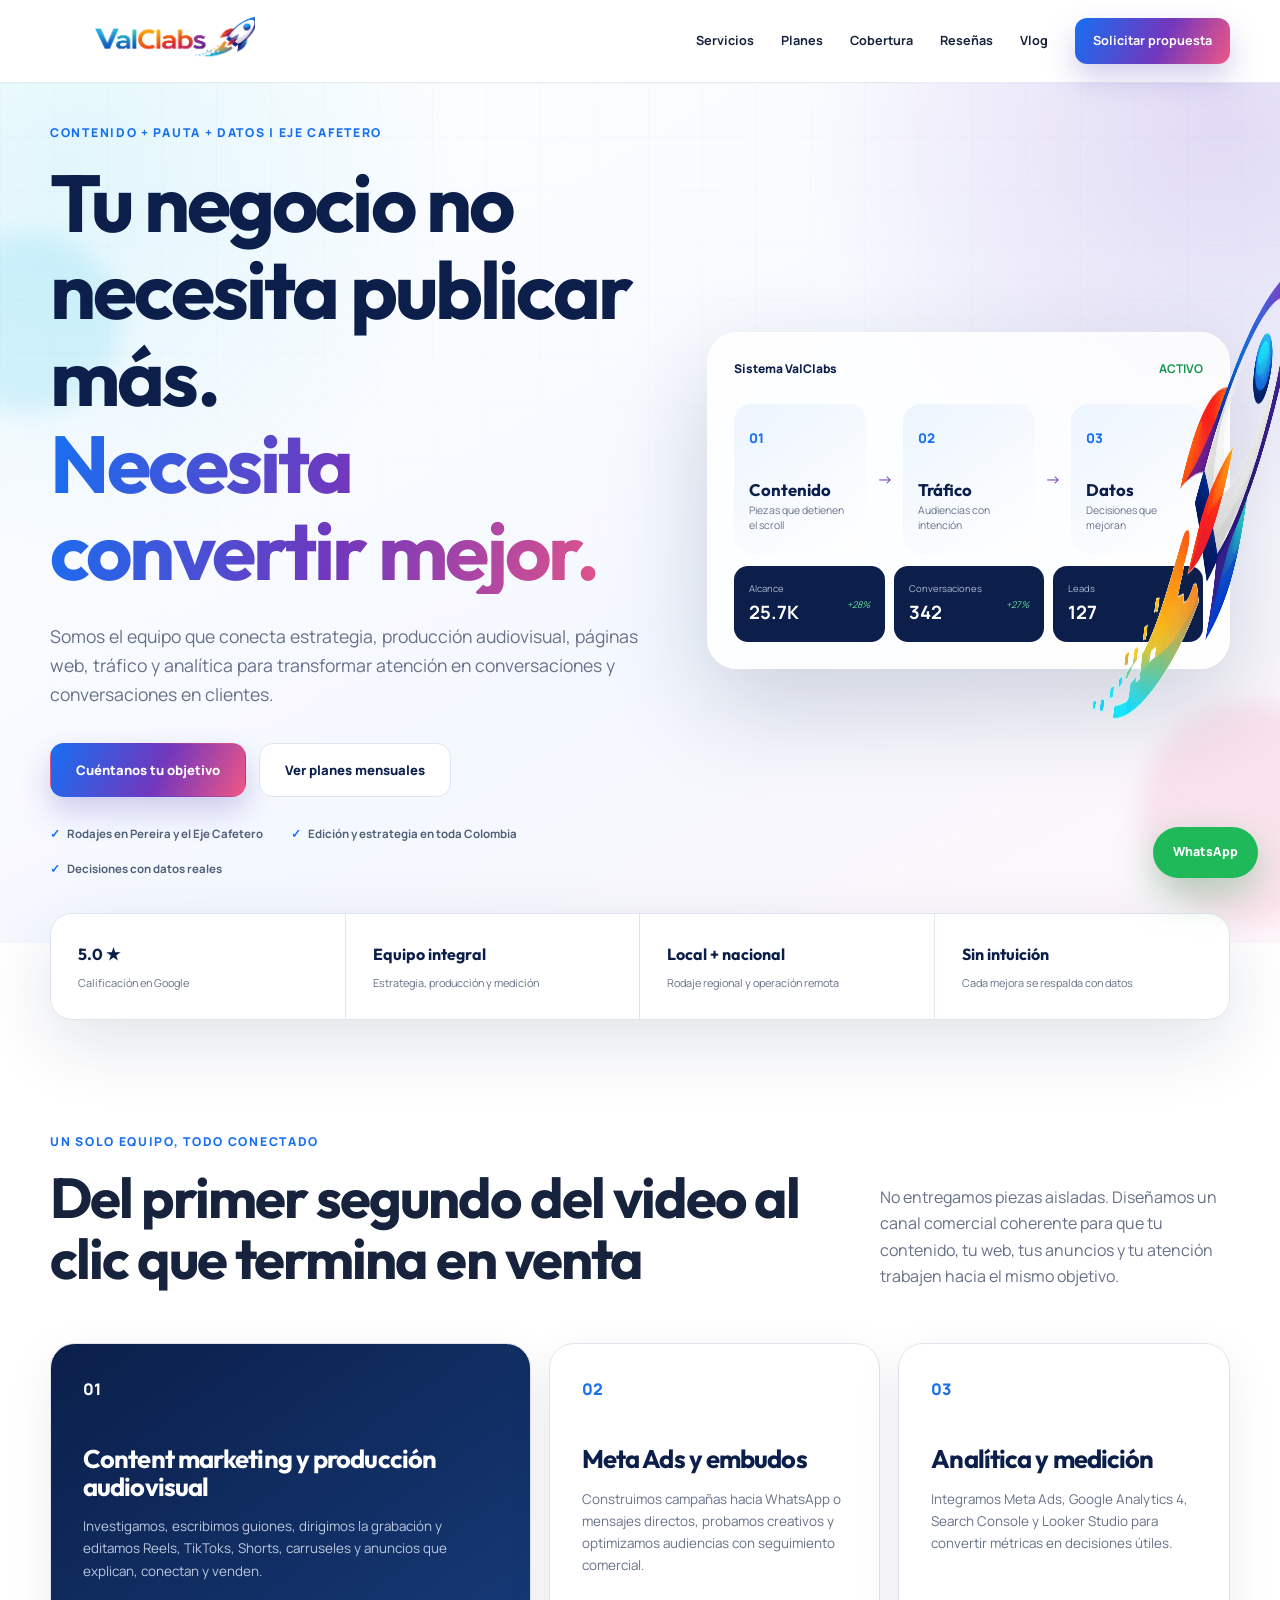
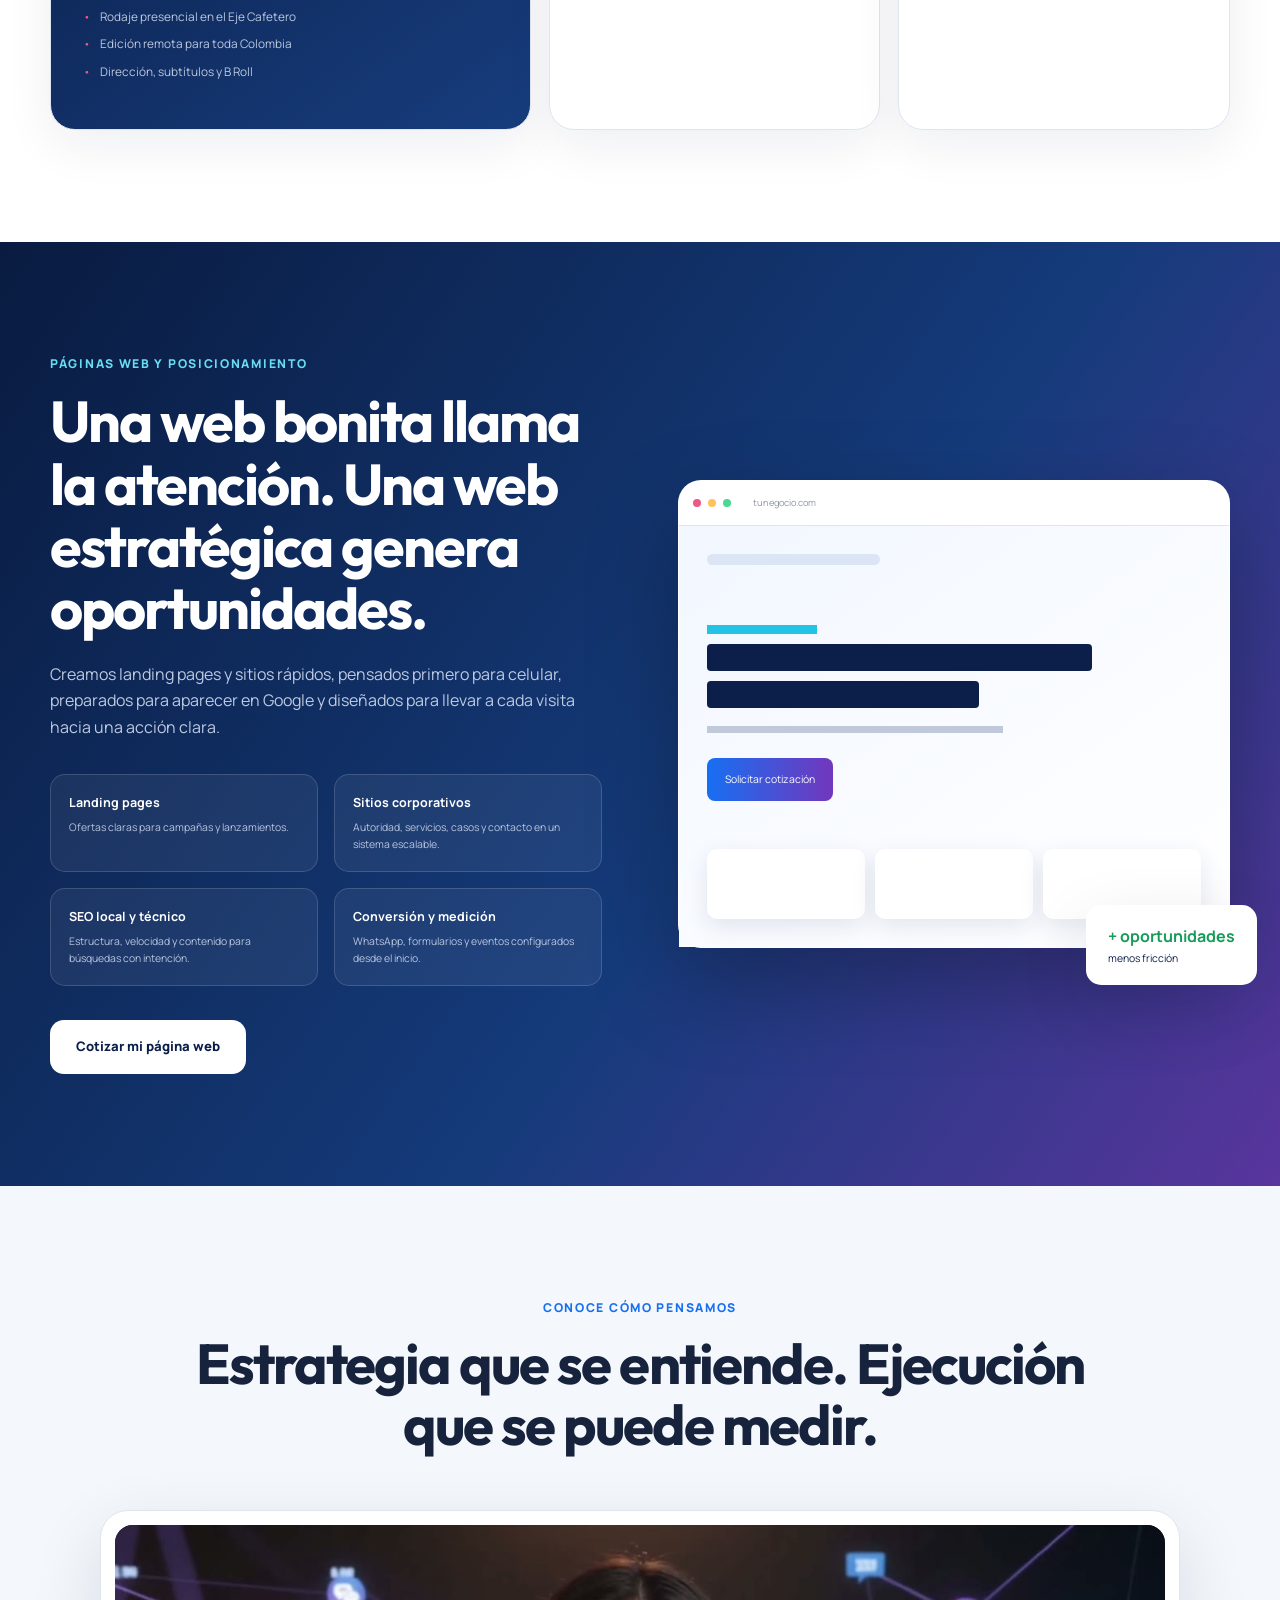
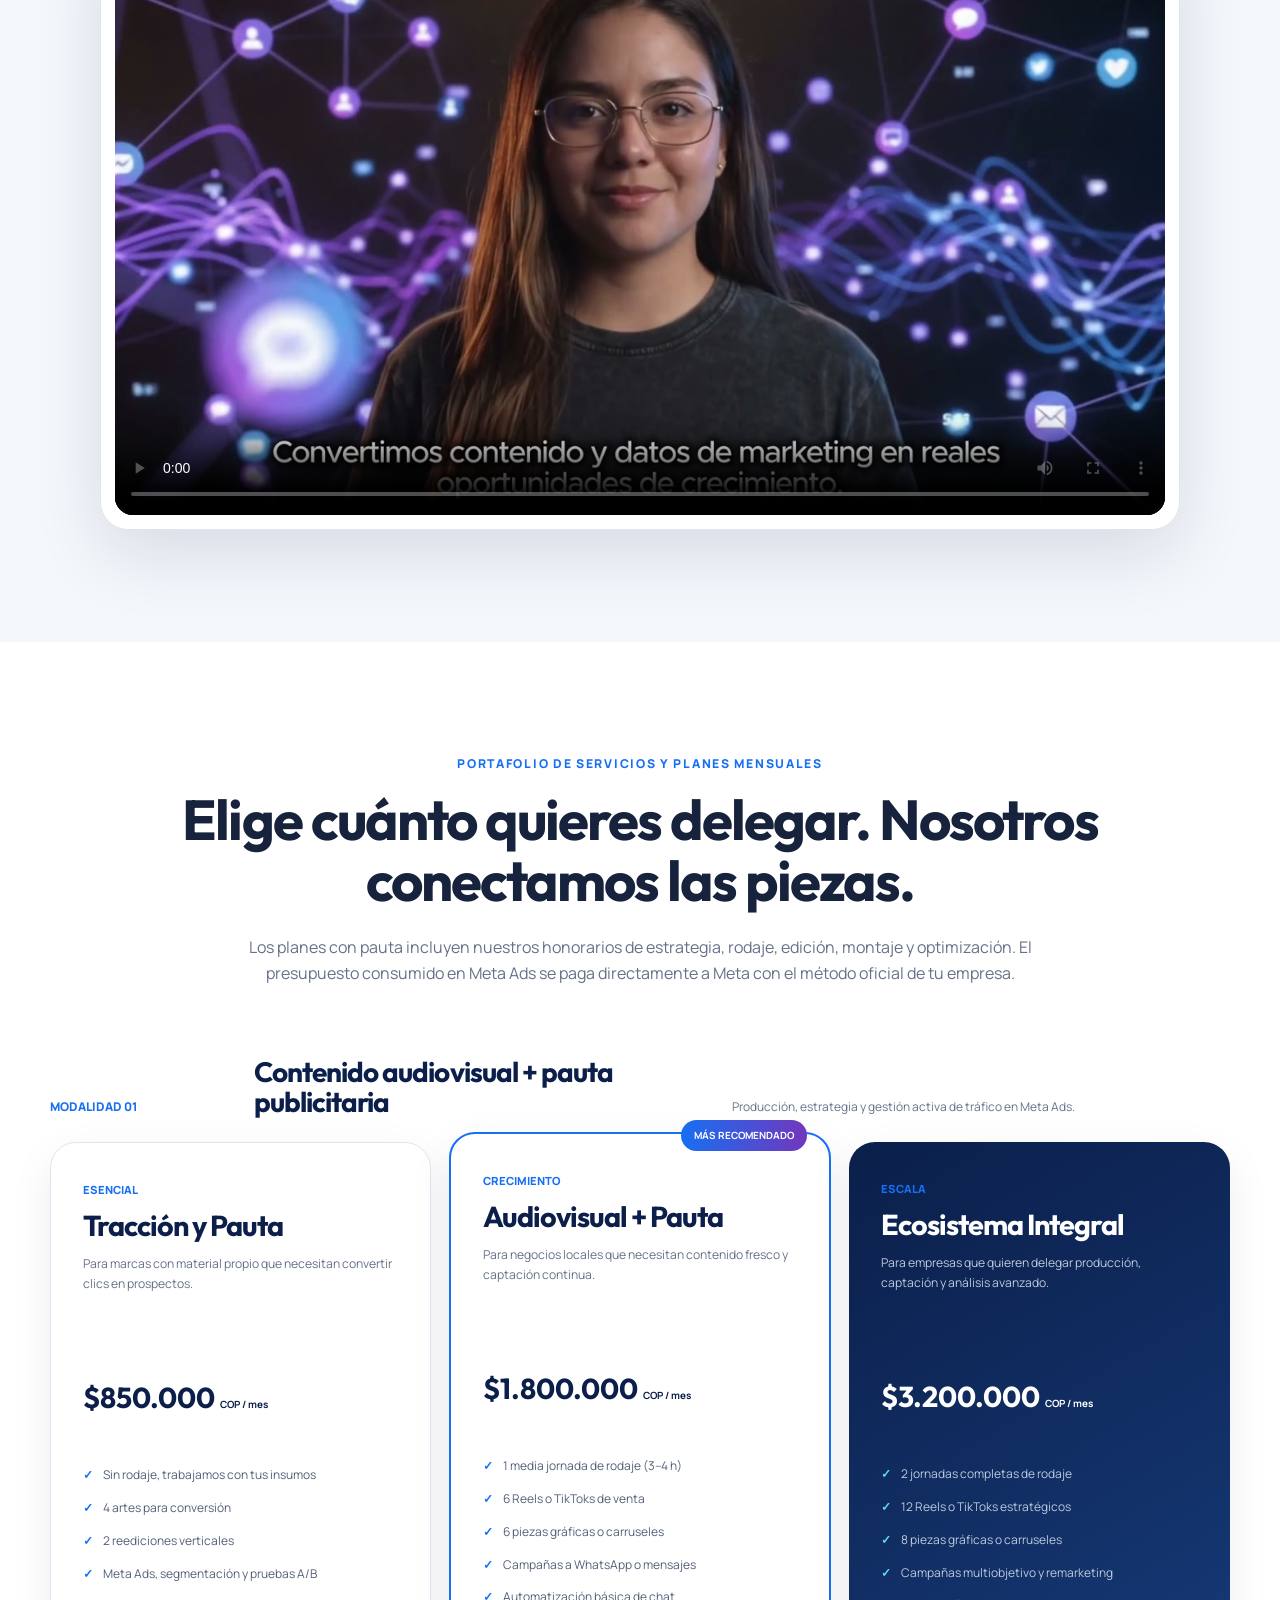
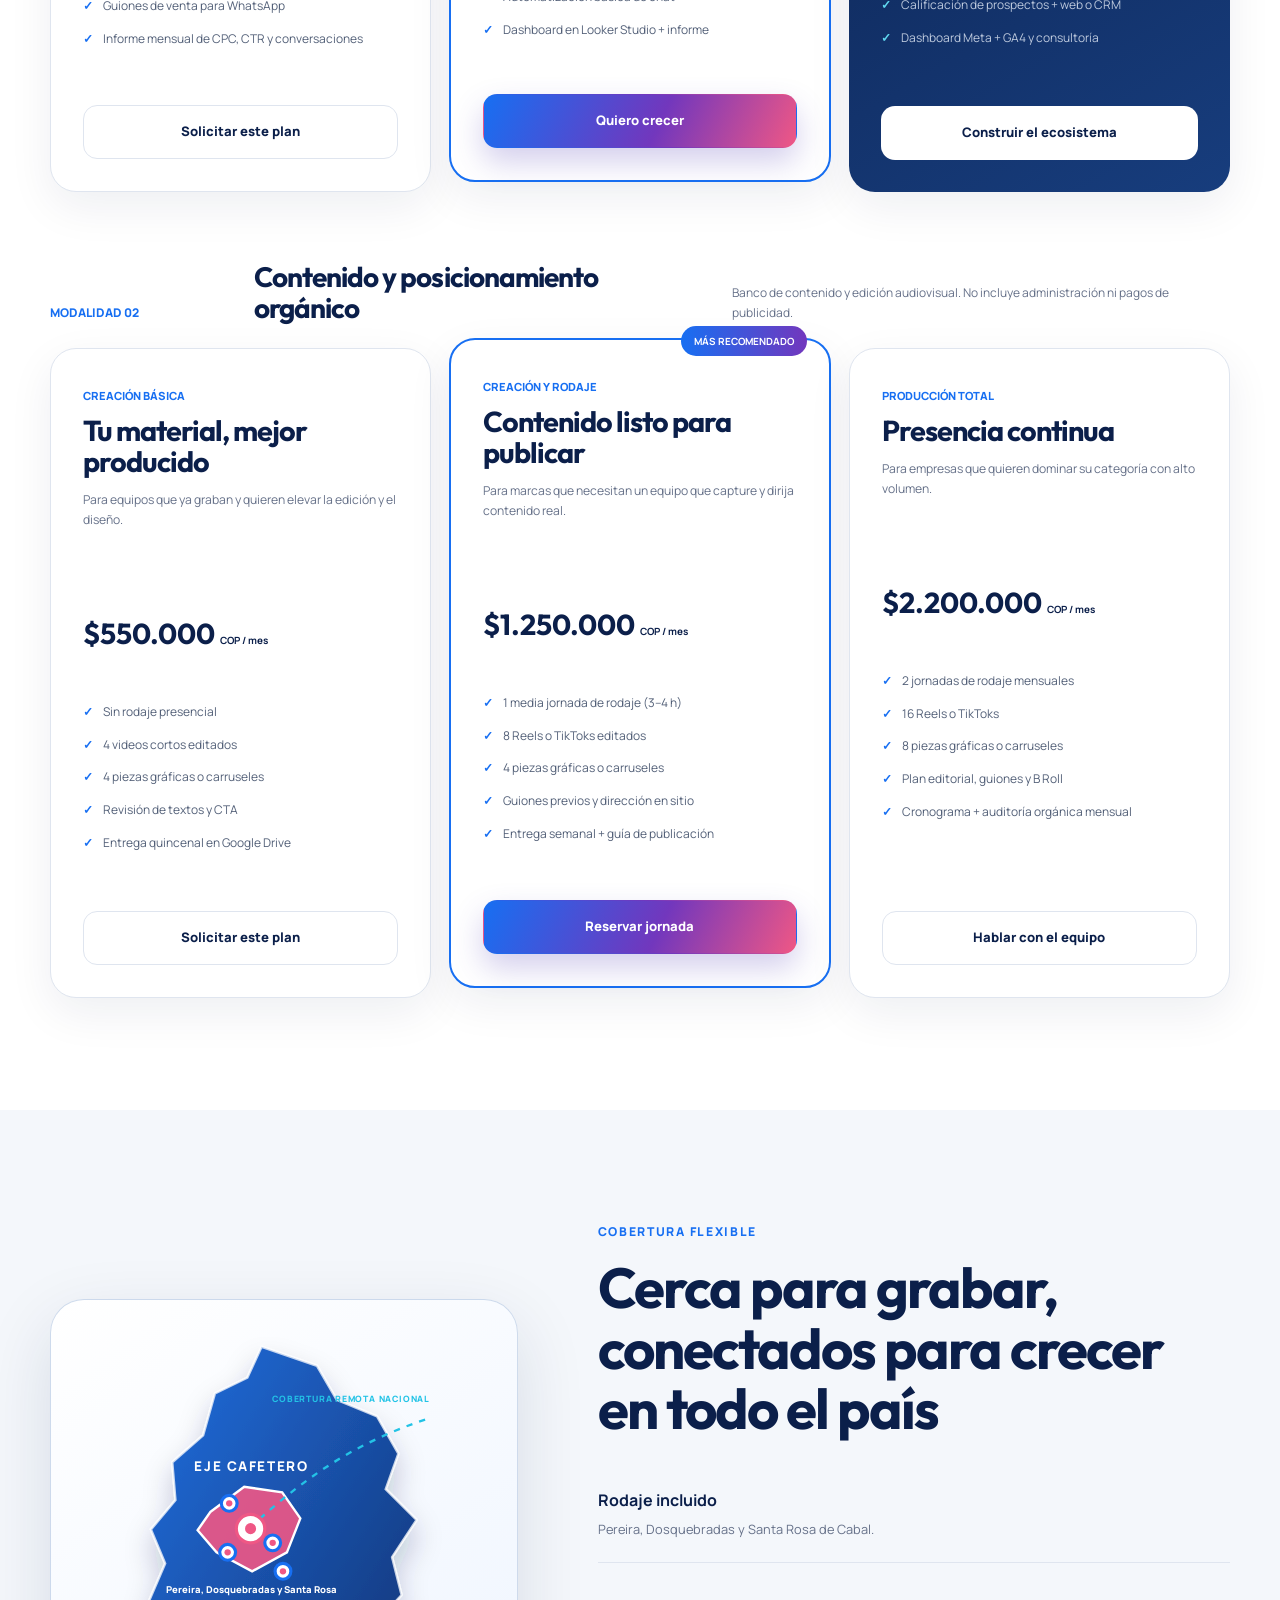
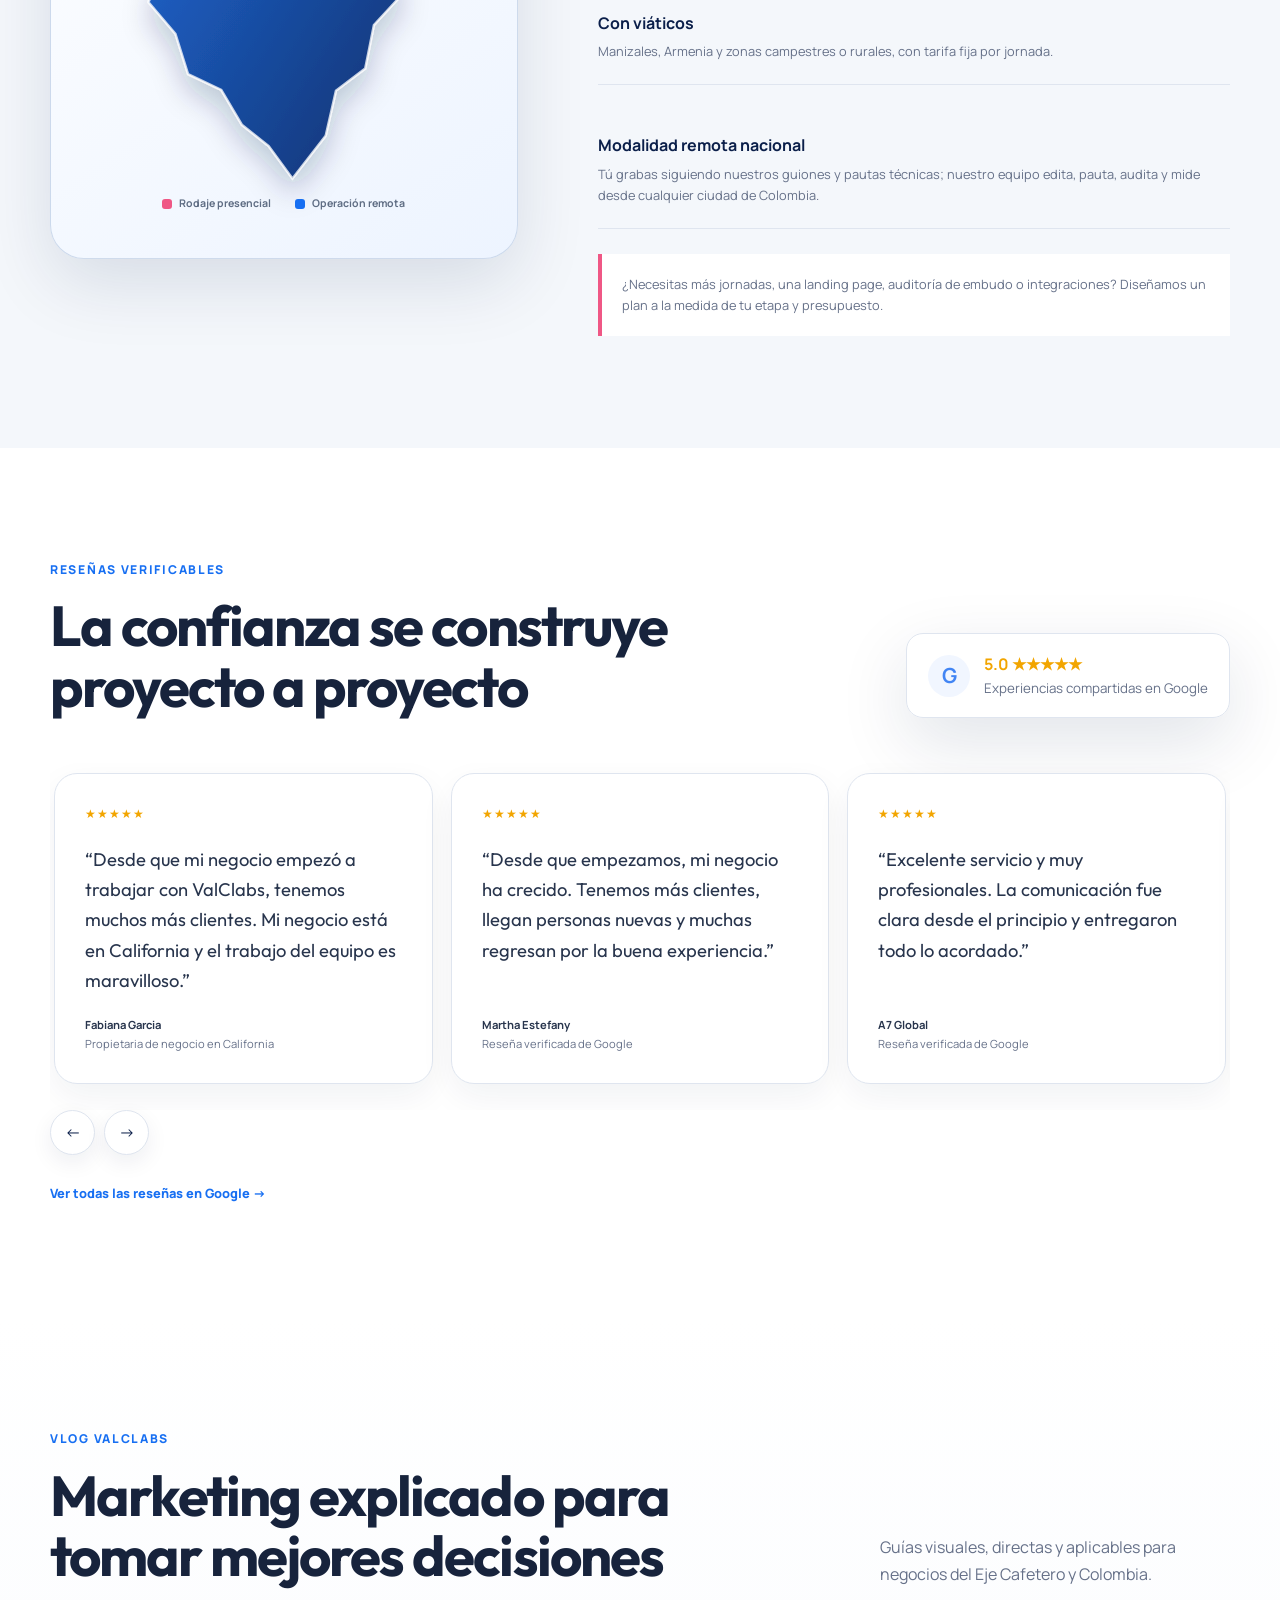
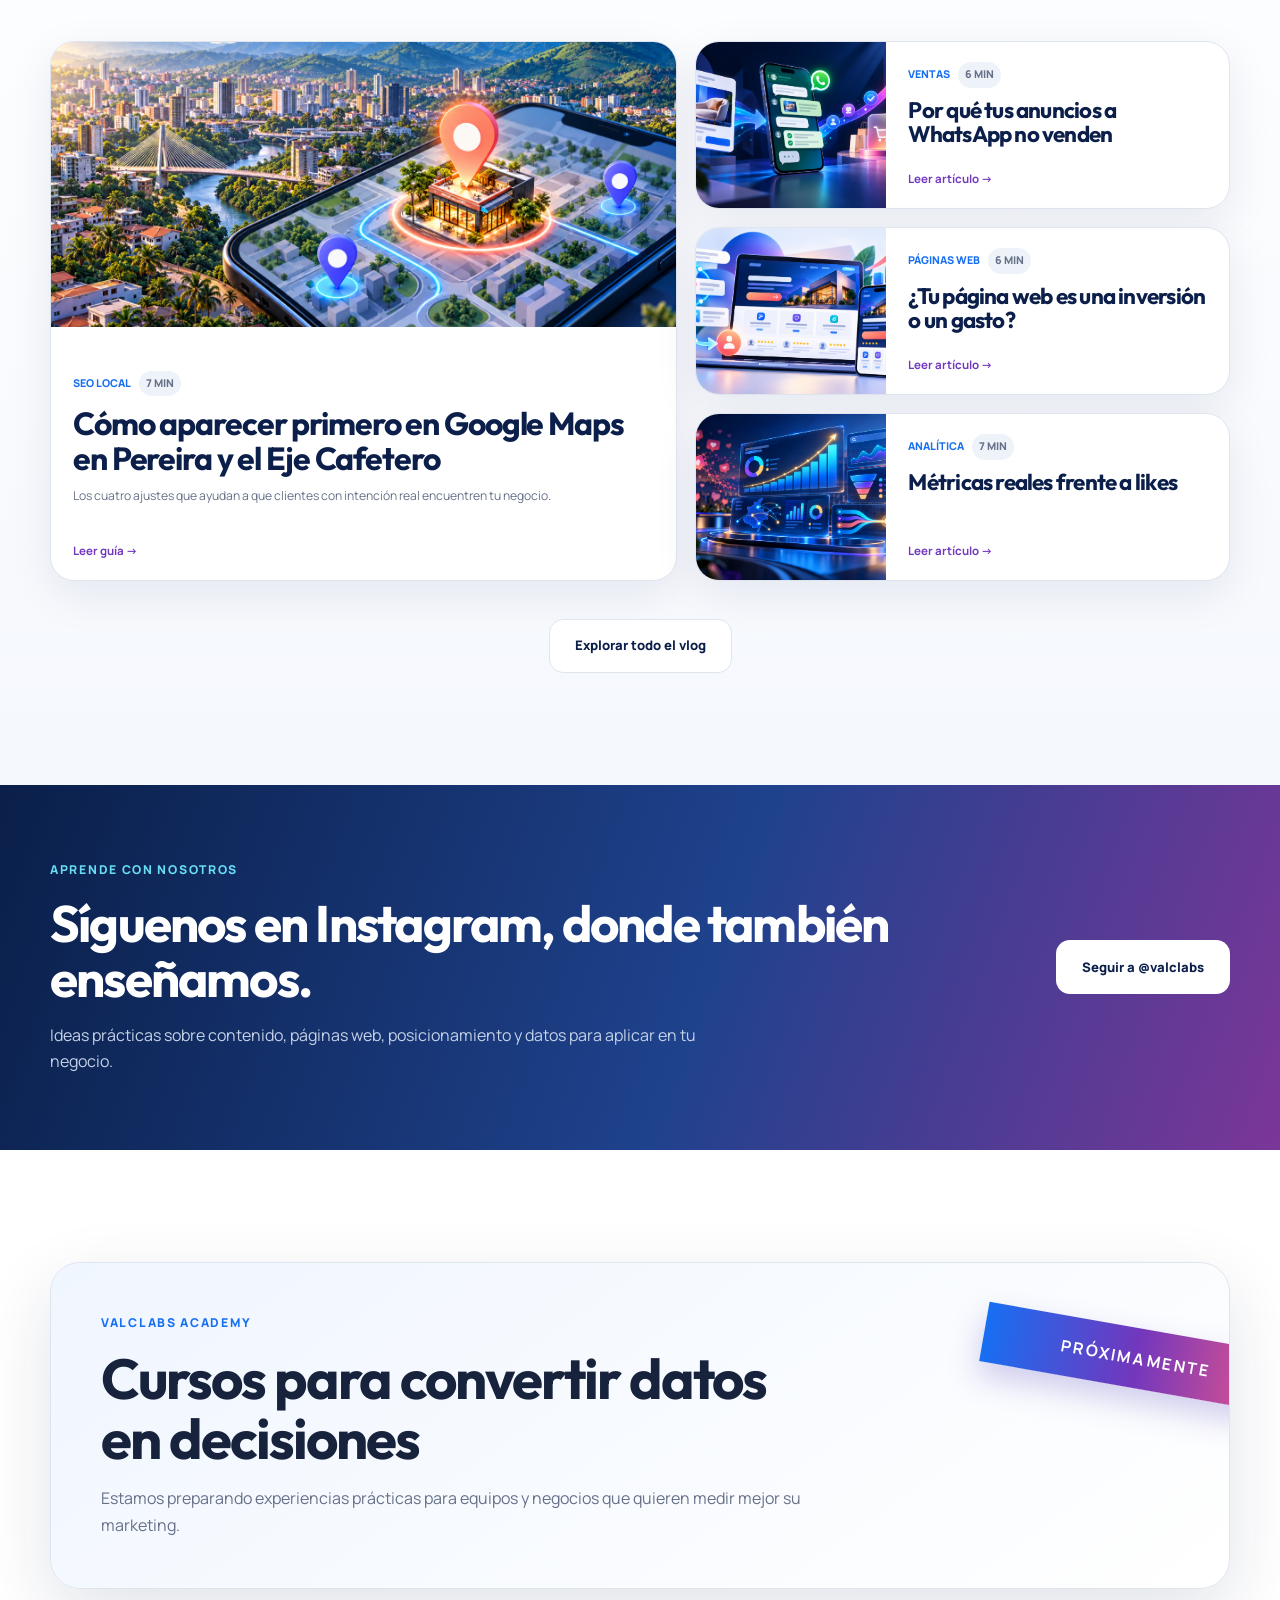
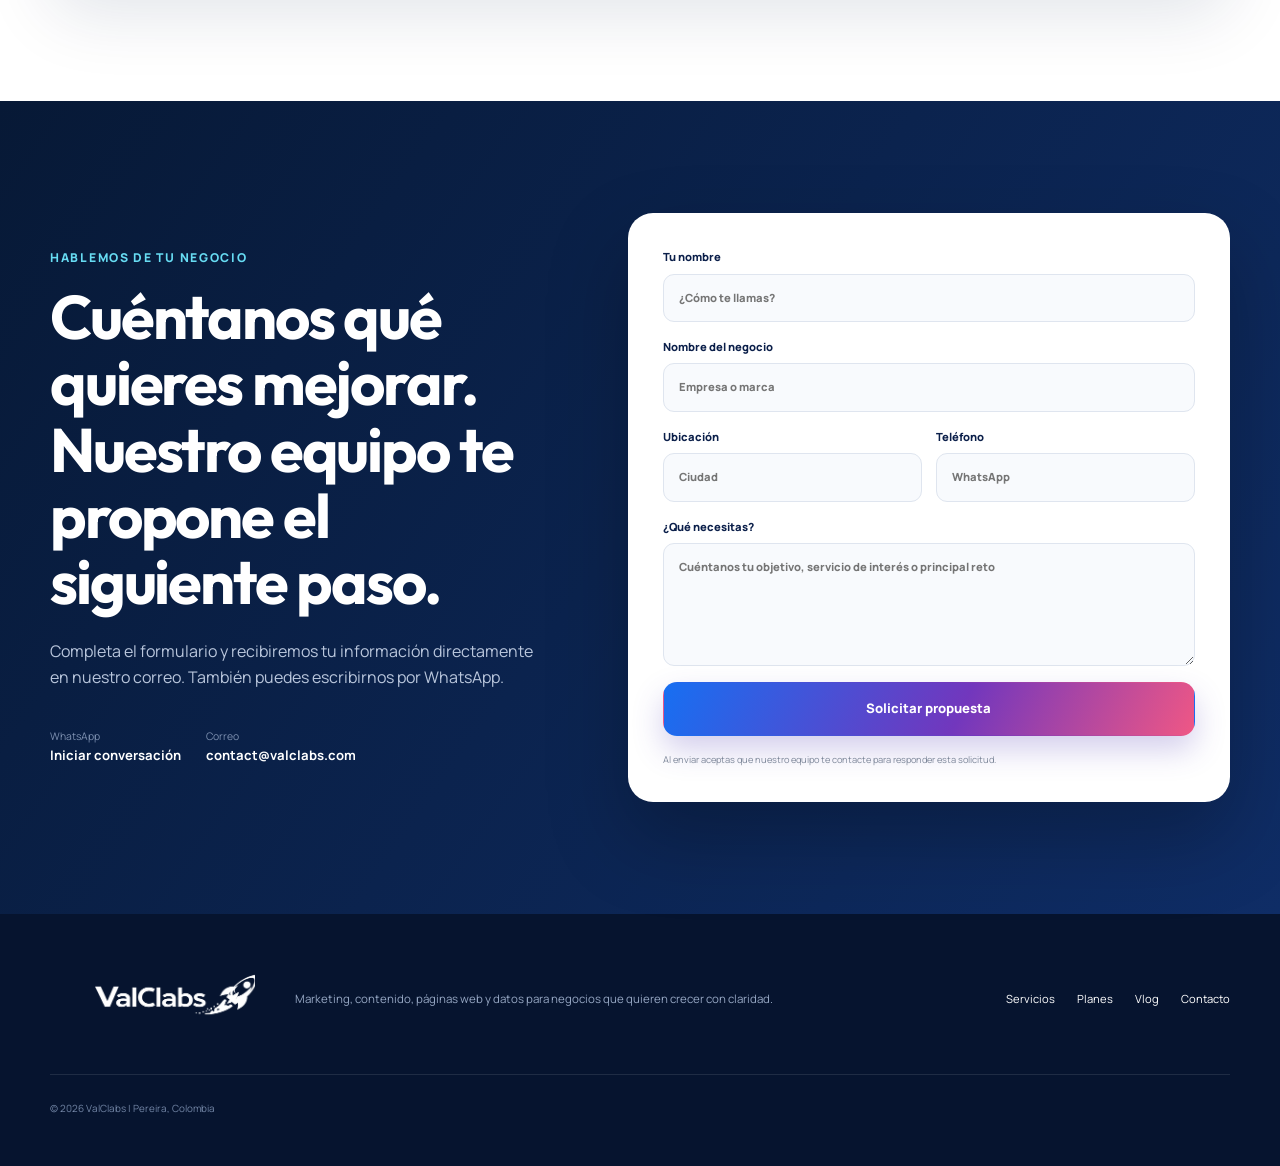
==== commit c5a3100c: "Refine vlog reviews coverage and contact" ====
--- a/index.html
+++ b/index.html
@@ -1,35 +1,946 @@
 <!doctype html>
-<html lang="es-CO"><head>
-<meta charset="utf-8"><meta name="viewport" content="width=device-width,initial-scale=1">
-<title>Marketing digital y producción audiovisual en Pereira | ValClabs</title>
-<meta name="description" content="Agencia de marketing digital en Pereira y el Eje Cafetero. Creamos contenido, videos, páginas web, SEO, Meta Ads y analítica para convertir atención en clientes."><meta name="robots" content="index,follow,max-image-preview:large"><meta name="theme-color" content="#0b1f4a"><link rel="canonical" href="https://www.valclabs.com/">
-<meta property="og:type" content="website"><meta property="og:locale" content="es_CO"><meta property="og:title" content="Marketing que conecta contenido, pauta y datos | ValClabs"><meta property="og:description" content="Producción audiovisual en el Eje Cafetero y marketing digital para empresas en toda Colombia."><meta property="og:url" content="https://www.valclabs.com/"><meta property="og:image" content="https://www.valclabs.com/assets/social-cover-1.webp">
-<link rel="preconnect" href="https://fonts.googleapis.com"><link rel="preconnect" href="https://fonts.gstatic.com" crossorigin><link href="https://fonts.googleapis.com/css2?family=Manrope:wght@400;500;600;700;800&family=Outfit:wght@500;600;700;800&display=swap" rel="stylesheet"><link rel="stylesheet" href="styles.css?v=20261022">
-<script async src="https://www.googletagmanager.com/gtag/js?id=G-0WWHGM7696"></script><script>window.dataLayer=window.dataLayer||[];function gtag(){dataLayer.push(arguments)}gtag('js',new Date());gtag('config','G-0WWHGM7696');</script>
-<script type="application/ld+json">{"@context":"https://schema.org","@graph":[{"@type":["Organization","ProfessionalService"],"@id":"https://www.valclabs.com/#business","name":"ValClabs","url":"https://www.valclabs.com/","logo":"https://www.valclabs.com/assets/logo.webp","email":"valclabs@gmail.com","telephone":"+573103734065","areaServed":["Pereira","Dosquebradas","Santa Rosa de Cabal","Manizales","Armenia","Colombia"],"sameAs":["https://www.instagram.com/valclabs/"]},{"@type":"WebSite","@id":"https://www.valclabs.com/#website","url":"https://www.valclabs.com/","name":"ValClabs","inLanguage":"es-CO","publisher":{"@id":"https://www.valclabs.com/#business"}},{"@type":"Service","name":"Marketing digital, producción audiovisual y páginas web","provider":{"@id":"https://www.valclabs.com/#business"},"areaServed":{"@type":"Country","name":"Colombia"},"serviceType":["Content marketing","Producción audiovisual","Edición de video","Meta Ads","Diseño de páginas web","SEO local","Analítica digital"]}]}</script>
-</head><body>
-<header class="site-header" id="inicio"><div class="container nav"><a class="brand" href="#inicio" aria-label="ValClabs, inicio"><img src="assets/logo.webp" alt="ValClabs" width="520" height="347"></a><button class="menu-toggle" aria-label="Abrir menú" aria-expanded="false"><span></span><span></span><span></span></button><nav class="main-nav" aria-label="Navegación principal"><a href="#servicios">Servicios</a><a href="#planes">Planes</a><a href="#cobertura">Cobertura</a><a href="#reviews">Reseñas</a><a href="vlog/">Vlog</a><a class="nav-cta" href="#contacto">Solicitar propuesta</a></nav></div></header>
-<main>
-<section class="hero"><div class="hero-orb orb-one"></div><div class="hero-orb orb-two"></div><div class="container hero-grid"><div class="hero-copy reveal"><span class="eyebrow">Contenido + pauta + datos · Eje Cafetero</span><h1>Tu negocio no necesita publicar más. <span>Necesita convertir mejor.</span></h1><p>Somos el equipo que conecta estrategia, producción audiovisual, páginas web, tráfico y analítica para transformar atención en conversaciones y conversaciones en clientes.</p><div class="hero-actions"><a class="button button-primary" href="#contacto">Cuéntanos tu objetivo</a><a class="button button-ghost" href="#planes">Ver planes mensuales</a></div><div class="hero-trust"><span>Rodajes en Pereira y el Eje Cafetero</span><span>Edición y estrategia en toda Colombia</span><span>Decisiones con datos reales</span></div></div><div class="hero-lab reveal" aria-label="Sistema de crecimiento ValClabs"><div class="lab-top"><span>Sistema ValClabs</span><b>ACTIVO</b></div><div class="lab-flow"><div><small>01</small><strong>Contenido</strong><p>Piezas que detienen el scroll</p></div><i>→</i><div><small>02</small><strong>Tráfico</strong><p>Audiencias con intención</p></div><i>→</i><div><small>03</small><strong>Datos</strong><p>Decisiones que mejoran</p></div></div><div class="lab-metrics"><div><span>Alcance</span><strong>25.7K</strong><em>+28%</em></div><div><span>Conversaciones</span><strong>342</strong><em>+27%</em></div><div><span>Leads</span><strong>127</strong><em>+19%</em></div></div><img class="hero-rocket" src="assets/rocket-brand.webp" alt="" width="700" height="496"></div></div></section>
-<section class="trust-bar"><div class="container trust-grid"><div><strong>5.0 ★</strong><span>Calificación en Google</span></div><div><strong>Equipo integral</strong><span>Estrategia, producción y medición</span></div><div><strong>Local + nacional</strong><span>Rodaje regional y operación remota</span></div><div><strong>Sin intuición</strong><span>Cada mejora se respalda con datos</span></div></div></section>
-<section class="section services" id="servicios"><div class="container"><div class="section-heading split reveal"><div><span class="eyebrow">Un solo equipo, todo conectado</span><h2>Del primer segundo del video al clic que termina en venta</h2></div><p>No entregamos piezas aisladas. Diseñamos un canal comercial coherente para que tu contenido, tu web, tus anuncios y tu atención trabajen hacia el mismo objetivo.</p></div><div class="service-grid"><article class="service-card service-feature reveal"><span>01</span><h3>Content marketing y producción audiovisual</h3><p>Investigamos, escribimos guiones, dirigimos la grabación y editamos Reels, TikToks, Shorts, carruseles y anuncios que explican, conectan y venden.</p><ul><li>Rodaje presencial en el Eje Cafetero</li><li>Edición remota para toda Colombia</li><li>Dirección, subtítulos y B Roll</li></ul></article><article class="service-card reveal"><span>02</span><h3>Meta Ads y embudos</h3><p>Construimos campañas hacia WhatsApp o mensajes directos, probamos creativos y optimizamos audiencias con seguimiento comercial.</p></article><article class="service-card reveal"><span>03</span><h3>Analítica y medición</h3><p>Integramos Meta Ads, Google Analytics 4, Search Console y Looker Studio para convertir métricas en decisiones útiles.</p></article></div></div></section>
-<section class="section web-service" id="paginas-web"><div class="container web-grid"><div class="web-copy reveal"><span class="eyebrow light">Páginas web y posicionamiento</span><h2>Una web bonita llama la atención. Una web estratégica genera oportunidades.</h2><p>Creamos landing pages y sitios rápidos, pensados primero para celular, preparados para aparecer en Google y diseñados para llevar a cada visita hacia una acción clara.</p><div class="web-points"><div><b>Landing pages</b><span>Ofertas claras para campañas y lanzamientos.</span></div><div><b>Sitios corporativos</b><span>Autoridad, servicios, casos y contacto en un sistema escalable.</span></div><div><b>SEO local y técnico</b><span>Estructura, velocidad y contenido para búsquedas con intención.</span></div><div><b>Conversión y medición</b><span>WhatsApp, formularios y eventos configurados desde el inicio.</span></div></div><a class="button button-white" href="#contacto">Cotizar mi página web</a></div><div class="browser-mock reveal"><div class="browser-top"><i></i><i></i><i></i><span>tunegocio.com</span></div><div class="browser-body"><div class="mini-nav"></div><div class="mini-copy"><span></span><strong></strong><strong></strong><p></p><button>Solicitar cotización</button></div><div class="mini-cards"><i></i><i></i><i></i></div></div><div class="browser-result"><b>+ oportunidades</b><span>menos fricción</span></div></div></div></section>
-<section class="section video-section"><div class="container"><div class="section-heading center reveal"><span class="eyebrow">Conoce cómo pensamos</span><h2>Estrategia que se entiende. Ejecución que se puede medir.</h2></div><div class="video-shell reveal"><video controls preload="metadata" poster="assets/valclabs-presentation-poster.jpg"><source src="assets/valclabs-presentation.mp4" type="video/mp4">Tu navegador no puede reproducir este video.</video></div></div></section>
-<section class="section pricing" id="planes"><div class="container"><div class="section-heading center reveal"><span class="eyebrow">Portafolio de servicios y planes mensuales</span><h2>Elige cuánto quieres delegar. Nosotros conectamos las piezas.</h2><p>Los planes con pauta incluyen nuestros honorarios de estrategia, rodaje, edición, montaje y optimización. El presupuesto consumido en Meta Ads se paga directamente a Meta con el método oficial de tu empresa.</p></div>
-<div class="pricing-block"><div class="pricing-label"><span>Modalidad 01</span><h3>Contenido audiovisual + pauta publicitaria</h3><p>Producción, estrategia y gestión activa de tráfico en Meta Ads.</p></div><div class="pricing-grid">
-<article class="plan-card"><div class="plan-head"><span>Esencial</span><h3>Tracción y Pauta</h3><p>Para marcas con material propio que necesitan convertir clics en prospectos.</p></div><strong class="price">$850.000 <small>COP / mes</small></strong><ul><li>Sin rodaje · insumos del cliente</li><li>4 artes para conversión</li><li>2 reediciones verticales</li><li>Meta Ads, segmentación y pruebas A/B</li><li>Guiones de venta para WhatsApp</li><li>Informe mensual de CPC, CTR y conversaciones</li></ul><a href="#contacto" class="button button-ghost">Solicitar este plan</a></article>
-<article class="plan-card recommended"><b class="plan-badge">Más recomendado</b><div class="plan-head"><span>Crecimiento</span><h3>Audiovisual + Pauta</h3><p>Para negocios locales que necesitan contenido fresco y captación continua.</p></div><strong class="price">$1.800.000 <small>COP / mes</small></strong><ul><li>1 media jornada de rodaje (3–4 h)</li><li>6 Reels o TikToks de venta</li><li>6 piezas gráficas o carruseles</li><li>Campañas a WhatsApp o mensajes</li><li>Automatización básica de chat</li><li>Dashboard en Looker Studio + informe</li></ul><a href="#contacto" class="button button-primary">Quiero crecer</a></article>
-<article class="plan-card dark"><div class="plan-head"><span>Escala</span><h3>Ecosistema Integral</h3><p>Para empresas que quieren delegar producción, captación y análisis avanzado.</p></div><strong class="price">$3.200.000 <small>COP / mes</small></strong><ul><li>2 jornadas completas de rodaje</li><li>12 Reels o TikToks estratégicos</li><li>8 piezas gráficas o carruseles</li><li>Campañas multiobjetivo y remarketing</li><li>Calificación de prospectos + web o CRM</li><li>Dashboard Meta + GA4 y consultoría</li></ul><a href="#contacto" class="button button-white">Construir el ecosistema</a></article></div></div>
-<div class="pricing-block"><div class="pricing-label"><span>Modalidad 02</span><h3>Contenido y posicionamiento orgánico</h3><p>Banco de contenido y edición audiovisual. No incluye administración ni pagos de publicidad.</p></div><div class="pricing-grid">
-<article class="plan-card"><div class="plan-head"><span>Creación básica</span><h3>Tu material, mejor producido</h3><p>Para equipos que ya graban y quieren elevar la edición y el diseño.</p></div><strong class="price">$550.000 <small>COP / mes</small></strong><ul><li>Sin rodaje presencial</li><li>4 videos cortos editados</li><li>4 piezas gráficas o carruseles</li><li>Revisión de textos y CTA</li><li>Entrega quincenal en Google Drive</li></ul><a href="#contacto" class="button button-ghost">Solicitar este plan</a></article>
-<article class="plan-card recommended"><b class="plan-badge">Más recomendado</b><div class="plan-head"><span>Creación y rodaje</span><h3>Contenido listo para publicar</h3><p>Para marcas que necesitan un equipo que capture y dirija contenido real.</p></div><strong class="price">$1.250.000 <small>COP / mes</small></strong><ul><li>1 media jornada de rodaje (3–4 h)</li><li>8 Reels o TikToks editados</li><li>4 piezas gráficas o carruseles</li><li>Guiones previos y dirección en sitio</li><li>Entrega semanal + guía de publicación</li></ul><a href="#contacto" class="button button-primary">Reservar jornada</a></article>
-<article class="plan-card"><div class="plan-head"><span>Producción total</span><h3>Presencia continua</h3><p>Para empresas que quieren dominar su categoría con alto volumen.</p></div><strong class="price">$2.200.000 <small>COP / mes</small></strong><ul><li>2 jornadas de rodaje mensuales</li><li>16 Reels o TikToks</li><li>8 piezas gráficas o carruseles</li><li>Plan editorial, guiones y B Roll</li><li>Cronograma + auditoría orgánica mensual</li></ul><a href="#contacto" class="button button-ghost">Hablar con el equipo</a></article></div></div></div></section>
-<section class="section coverage" id="cobertura"><div class="container coverage-grid"><div class="coverage-map reveal"><span>Pereira</span><span>Dosquebradas</span><span>Santa Rosa</span><i>Manizales</i><i>Armenia</i><b>COLOMBIA</b></div><div class="coverage-copy reveal"><span class="eyebrow">Cobertura flexible</span><h2>Cerca para grabar. Conectados para crecer en todo el país.</h2><div class="coverage-row"><b>Rodaje incluido</b><p>Pereira, Dosquebradas y Santa Rosa de Cabal.</p></div><div class="coverage-row"><b>Con viáticos</b><p>Manizales, Armenia y zonas campestres o rurales, con tarifa fija por jornada.</p></div><div class="coverage-row"><b>Modalidad remota nacional</b><p>Tú grabas siguiendo nuestros guiones y pautas técnicas; nuestro equipo edita, pauta, audita y mide desde cualquier ciudad de Colombia.</p></div><p class="custom-note">¿Necesitas más jornadas, una landing page, auditoría de embudo o integraciones? Diseñamos un plan a la medida de tu etapa y presupuesto.</p></div></div></section>
-<section class="section reviews" id="reviews"><div class="container"><div class="reviews-head reveal"><div><span class="eyebrow">Reseñas verificables</span><h2>La confianza no se promete. Se construye proyecto a proyecto.</h2></div><div class="google-score"><b>G</b><span><strong>5.0 ★★★★★</strong><small>5 reseñas en Google</small></span></div></div><div class="review-grid"><blockquote class="review-featured">“Desde que mi negocio empezó a trabajar con ValClabs, tenemos muchos más clientes. Mi negocio está en California y el trabajo del equipo es maravilloso.”<footer><b>Fabiana Garcia</b><span>Propietaria de negocio · California</span></footer></blockquote><blockquote>“Desde que empezamos, mi negocio ha crecido. Tenemos más clientes, llegan personas nuevas y muchas regresan por la buena experiencia.”<footer><b>Martha Estefany</b><span>Reseña verificada de Google</span></footer></blockquote><blockquote>“Excelente servicio y muy profesionales. La comunicación fue clara desde el principio y entregaron todo lo acordado.”<footer><b>A7 Global</b><span>Reseña verificada de Google</span></footer></blockquote></div><a class="text-link" href="https://www.google.com/search?q=valclabs+agencia" target="_blank" rel="noopener">Ver todas las reseñas en Google →</a></div></section>
-<section class="section vlog-preview"><div class="container"><div class="section-heading split reveal"><div><span class="eyebrow">Vlog ValClabs</span><h2>Marketing explicado para tomar mejores decisiones</h2></div><p>Guías visuales, directas y aplicables para negocios del Eje Cafetero y Colombia.</p></div><div class="article-grid"><a class="article-card featured reveal" href="vlog/como-aparecer-primero-google-maps-pereira/"><img src="assets/vlog-seo-local-pereira.png" alt="Google Maps y SEO local en Pereira" width="1400" height="933"><div><span>SEO local · 7 min</span><h3>Cómo aparecer primero en Google Maps en Pereira y el Eje Cafetero</h3><p>Los cuatro ajustes que ayudan a que clientes con intención real encuentren tu negocio.</p><b>Leer guía →</b></div></a><a class="article-card reveal" href="vlog/anuncios-whatsapp-no-venden-colombia/"><img src="assets/vlog-whatsapp-ventas.png" alt="Anuncios y ventas por WhatsApp" width="1400" height="933"><div><span>Ventas · 6 min</span><h3>Por qué tus anuncios a WhatsApp no venden</h3><b>Leer artículo →</b></div></a><a class="article-card reveal" href="vlog/pagina-web-negocios-locales-inversion/"><img src="assets/vlog-pagina-web-negocios.png" alt="Página web para negocios locales" width="1400" height="933"><div><span>Páginas web · 6 min</span><h3>¿Tu página web es una inversión o un gasto?</h3><b>Leer artículo →</b></div></a><a class="article-card reveal" href="vlog/como-medir-marketing-digital/"><img src="assets/vlog-analitica-marketing.png" alt="Analítica y métricas de marketing" width="1400" height="933"><div><span>Analítica · 7 min</span><h3>Métricas reales frente a likes</h3><b>Leer artículo →</b></div></a></div><div class="center-action"><a class="button button-ghost" href="vlog/">Explorar todo el vlog</a></div></div></section>
-<section class="instagram"><div class="container instagram-inner"><div><span class="eyebrow light">Aprende con nosotros</span><h2>Síguenos en Instagram, donde también enseñamos.</h2><p>Ideas prácticas sobre contenido, páginas web, posicionamiento y datos para aplicar en tu negocio.</p></div><a class="button button-white" href="https://www.instagram.com/valclabs/" target="_blank" rel="noopener">Seguir a @valclabs</a></div></section>
-<section class="section academy" id="academy"><div class="container"><div class="academy-card reveal"><div><span class="eyebrow">ValClabs Academy</span><h2>Cursos para convertir datos en decisiones</h2><p>Estamos preparando experiencias prácticas para equipos y negocios que quieren medir mejor su marketing.</p></div><b class="coming-soon">PRÓXIMAMENTE</b></div></div></section>
-<section class="section contact" id="contacto"><div class="container contact-grid"><div class="contact-copy reveal"><span class="eyebrow light">Hablemos de tu negocio</span><h2>Cuéntanos qué quieres mejorar. Nuestro equipo te propone el siguiente paso.</h2><p>Completa el formulario y recibiremos tu información directamente en nuestro correo. También puedes escribirnos por WhatsApp.</p><div class="contact-direct"><a href="https://wa.me/573103734065" target="_blank" rel="noopener"><span>WhatsApp</span><b>+57 310 373 4065</b></a><a href="mailto:valclabs@gmail.com"><span>Correo</span><b>valclabs@gmail.com</b></a></div></div><form class="lead-form reveal" action="https://formsubmit.co/valclabs@gmail.com" method="POST"><input type="hidden" name="_subject" value="Nueva solicitud de servicios desde ValClabs"><input type="hidden" name="_template" value="table"><input type="hidden" name="_captcha" value="false"><input type="hidden" name="_next" value="https://www.valclabs.com/gracias.html"><label>Tu nombre<input name="Nombre" type="text" autocomplete="name" required placeholder="¿Cómo te llamas?"></label><label>Nombre del negocio<input name="Negocio" type="text" autocomplete="organization" required placeholder="Empresa o marca"></label><div class="form-row"><label>Ubicación<input name="Ubicación" type="text" autocomplete="address-level2" required placeholder="Ciudad"></label><label>Teléfono<input name="Teléfono" type="tel" autocomplete="tel" required placeholder="WhatsApp"></label></div><label>¿Qué necesitas?<textarea name="Mensaje" rows="5" required placeholder="Cuéntanos tu objetivo, servicio de interés o principal reto"></textarea></label><button class="button button-primary" type="submit">Solicitar propuesta</button><small>Al enviar aceptas que nuestro equipo te contacte para responder esta solicitud.</small></form></div></section>
-</main>
-<footer><div class="container footer-grid"><a class="brand footer-brand" href="#inicio"><img src="assets/logo.webp" alt="ValClabs" width="520" height="347"></a><p>Marketing, contenido, páginas web y datos para negocios que quieren crecer con claridad.</p><nav><a href="#servicios">Servicios</a><a href="#planes">Planes</a><a href="vlog/">Vlog</a><a href="#contacto">Contacto</a></nav><span>© 2026 ValClabs · Pereira, Colombia</span></div></footer><a class="whatsapp-float" href="https://wa.me/573103734065?text=Hola%20ValClabs%2C%20quiero%20información%20sobre%20sus%20servicios" target="_blank" rel="noopener" aria-label="Escribir a ValClabs por WhatsApp">WhatsApp</a><script src="script.js?v=20261022" defer></script>
-</body></html>
+<html lang="es-CO">
+  <head>
+    <meta charset="utf-8" />
+    <meta name="viewport" content="width=device-width,initial-scale=1" />
+    <title>
+      Marketing digital y producción audiovisual en Pereira | ValClabs
+    </title>
+    <meta
+      name="description"
+      content="Agencia de marketing digital en Pereira y el Eje Cafetero. Creamos contenido, videos, páginas web, SEO, Meta Ads y analítica para convertir atención en clientes."
+    />
+    <meta name="robots" content="index,follow,max-image-preview:large" />
+    <meta name="theme-color" content="#0b1f4a" />
+    <link rel="canonical" href="https://www.valclabs.com/" />
+    <meta property="og:type" content="website" />
+    <meta property="og:locale" content="es_CO" />
+    <meta
+      property="og:title"
+      content="Marketing que conecta contenido, pauta y datos | ValClabs"
+    />
+    <meta
+      property="og:description"
+      content="Producción audiovisual en el Eje Cafetero y marketing digital para empresas en toda Colombia."
+    />
+    <meta property="og:url" content="https://www.valclabs.com/" />
+    <meta
+      property="og:image"
+      content="https://www.valclabs.com/assets/social-cover-1.webp"
+    />
+    <link rel="preconnect" href="https://fonts.googleapis.com" />
+    <link rel="preconnect" href="https://fonts.gstatic.com" crossorigin />
+    <link
+      href="https://fonts.googleapis.com/css2?family=Manrope:wght@400;500;600;700;800&family=Outfit:wght@500;600;700;800&display=swap"
+      rel="stylesheet"
+    />
+    <link rel="stylesheet" href="styles.css?v=20261022" />
+    <script
+      async
+      src="https://www.googletagmanager.com/gtag/js?id=G-0WWHGM7696"
+    ></script>
+    <script>
+      window.dataLayer = window.dataLayer || [];
+      function gtag() {
+        dataLayer.push(arguments);
+      }
+      gtag("js", new Date());
+      gtag("config", "G-0WWHGM7696");
+    </script>
+    <script type="application/ld+json">
+      {
+        "@context": "https://schema.org",
+        "@graph": [
+          {
+            "@type": ["Organization", "ProfessionalService"],
+            "@id": "https://www.valclabs.com/#business",
+            "name": "ValClabs",
+            "url": "https://www.valclabs.com/",
+            "logo": "https://www.valclabs.com/assets/logo.webp",
+            "email": "contact@valclabs.com",
+            "telephone": "+573103734065",
+            "areaServed": [
+              "Pereira",
+              "Dosquebradas",
+              "Santa Rosa de Cabal",
+              "Manizales",
+              "Armenia",
+              "Colombia"
+            ],
+            "sameAs": ["https://www.instagram.com/valclabs/"]
+          },
+          {
+            "@type": "WebSite",
+            "@id": "https://www.valclabs.com/#website",
+            "url": "https://www.valclabs.com/",
+            "name": "ValClabs",
+            "inLanguage": "es-CO",
+            "publisher": { "@id": "https://www.valclabs.com/#business" }
+          },
+          {
+            "@type": "Service",
+            "name": "Marketing digital, producción audiovisual y páginas web",
+            "provider": { "@id": "https://www.valclabs.com/#business" },
+            "areaServed": { "@type": "Country", "name": "Colombia" },
+            "serviceType": [
+              "Content marketing",
+              "Producción audiovisual",
+              "Edición de video",
+              "Meta Ads",
+              "Diseño de páginas web",
+              "SEO local",
+              "Analítica digital"
+            ]
+          }
+        ]
+      }
+    </script>
+  </head>
+  <body>
+    <header class="site-header" id="inicio">
+      <div class="container nav">
+        <a class="brand" href="#inicio" aria-label="ValClabs, inicio"
+          ><img
+            src="assets/logo.webp"
+            alt="ValClabs"
+            width="520"
+            height="347" /></a
+        ><button
+          class="menu-toggle"
+          aria-label="Abrir menú"
+          aria-expanded="false"
+        >
+          <span></span><span></span><span></span>
+        </button>
+        <nav class="main-nav" aria-label="Navegación principal">
+          <a href="#servicios">Servicios</a><a href="#planes">Planes</a
+          ><a href="#cobertura">Cobertura</a><a href="#reviews">Reseñas</a
+          ><a href="vlog/">Vlog</a
+          ><a class="nav-cta" href="#contacto">Solicitar propuesta</a>
+        </nav>
+      </div>
+    </header>
+    <main>
+      <section class="hero">
+        <div class="hero-orb orb-one"></div>
+        <div class="hero-orb orb-two"></div>
+        <div class="container hero-grid">
+          <div class="hero-copy reveal">
+            <span class="eyebrow"
+              >Contenido + pauta + datos | Eje Cafetero</span
+            >
+            <h1>
+              Tu negocio no necesita publicar más.
+              <span>Necesita convertir mejor.</span>
+            </h1>
+            <p>
+              Somos el equipo que conecta estrategia, producción audiovisual,
+              páginas web, tráfico y analítica para transformar atención en
+              conversaciones y conversaciones en clientes.
+            </p>
+            <div class="hero-actions">
+              <a class="button button-primary" href="#contacto"
+                >Cuéntanos tu objetivo</a
+              ><a class="button button-ghost" href="#planes"
+                >Ver planes mensuales</a
+              >
+            </div>
+            <div class="hero-trust">
+              <span>Rodajes en Pereira y el Eje Cafetero</span
+              ><span>Edición y estrategia en toda Colombia</span
+              ><span>Decisiones con datos reales</span>
+            </div>
+          </div>
+          <div
+            class="hero-lab reveal"
+            aria-label="Sistema de crecimiento ValClabs"
+          >
+            <div class="lab-top">
+              <span>Sistema ValClabs</span><b>ACTIVO</b>
+            </div>
+            <div class="lab-flow">
+              <div>
+                <small>01</small><strong>Contenido</strong>
+                <p>Piezas que detienen el scroll</p>
+              </div>
+              <i>→</i>
+              <div>
+                <small>02</small><strong>Tráfico</strong>
+                <p>Audiencias con intención</p>
+              </div>
+              <i>→</i>
+              <div>
+                <small>03</small><strong>Datos</strong>
+                <p>Decisiones que mejoran</p>
+              </div>
+            </div>
+            <div class="lab-metrics">
+              <div><span>Alcance</span><strong>25.7K</strong><em>+28%</em></div>
+              <div>
+                <span>Conversaciones</span><strong>342</strong><em>+27%</em>
+              </div>
+              <div><span>Leads</span><strong>127</strong><em>+19%</em></div>
+            </div>
+            <img
+              class="hero-rocket"
+              src="assets/rocket-brand.webp"
+              alt=""
+              width="700"
+              height="496"
+            />
+          </div>
+        </div>
+      </section>
+      <section class="trust-bar">
+        <div class="container trust-grid">
+          <div><strong>5.0 ★</strong><span>Calificación en Google</span></div>
+          <div>
+            <strong>Equipo integral</strong
+            ><span>Estrategia, producción y medición</span>
+          </div>
+          <div>
+            <strong>Local + nacional</strong
+            ><span>Rodaje regional y operación remota</span>
+          </div>
+          <div>
+            <strong>Sin intuición</strong
+            ><span>Cada mejora se respalda con datos</span>
+          </div>
+        </div>
+      </section>
+      <section class="section services" id="servicios">
+        <div class="container">
+          <div class="section-heading split reveal">
+            <div>
+              <span class="eyebrow">Un solo equipo, todo conectado</span>
+              <h2>Del primer segundo del video al clic que termina en venta</h2>
+            </div>
+            <p>
+              No entregamos piezas aisladas. Diseñamos un canal comercial
+              coherente para que tu contenido, tu web, tus anuncios y tu
+              atención trabajen hacia el mismo objetivo.
+            </p>
+          </div>
+          <div class="service-grid">
+            <article class="service-card service-feature reveal">
+              <span>01</span>
+              <h3>Content marketing y producción audiovisual</h3>
+              <p>
+                Investigamos, escribimos guiones, dirigimos la grabación y
+                editamos Reels, TikToks, Shorts, carruseles y anuncios que
+                explican, conectan y venden.
+              </p>
+              <ul>
+                <li>Rodaje presencial en el Eje Cafetero</li>
+                <li>Edición remota para toda Colombia</li>
+                <li>Dirección, subtítulos y B Roll</li>
+              </ul>
+            </article>
+            <article class="service-card reveal">
+              <span>02</span>
+              <h3>Meta Ads y embudos</h3>
+              <p>
+                Construimos campañas hacia WhatsApp o mensajes directos,
+                probamos creativos y optimizamos audiencias con seguimiento
+                comercial.
+              </p>
+            </article>
+            <article class="service-card reveal">
+              <span>03</span>
+              <h3>Analítica y medición</h3>
+              <p>
+                Integramos Meta Ads, Google Analytics 4, Search Console y Looker
+                Studio para convertir métricas en decisiones útiles.
+              </p>
+            </article>
+          </div>
+        </div>
+      </section>
+      <section class="section web-service" id="paginas-web">
+        <div class="container web-grid">
+          <div class="web-copy reveal">
+            <span class="eyebrow light">Páginas web y posicionamiento</span>
+            <h2>
+              Una web bonita llama la atención. Una web estratégica genera
+              oportunidades.
+            </h2>
+            <p>
+              Creamos landing pages y sitios rápidos, pensados primero para
+              celular, preparados para aparecer en Google y diseñados para
+              llevar a cada visita hacia una acción clara.
+            </p>
+            <div class="web-points">
+              <div>
+                <b>Landing pages</b
+                ><span>Ofertas claras para campañas y lanzamientos.</span>
+              </div>
+              <div>
+                <b>Sitios corporativos</b
+                ><span
+                  >Autoridad, servicios, casos y contacto en un sistema
+                  escalable.</span
+                >
+              </div>
+              <div>
+                <b>SEO local y técnico</b
+                ><span
+                  >Estructura, velocidad y contenido para búsquedas con
+                  intención.</span
+                >
+              </div>
+              <div>
+                <b>Conversión y medición</b
+                ><span
+                  >WhatsApp, formularios y eventos configurados desde el
+                  inicio.</span
+                >
+              </div>
+            </div>
+            <a class="button button-white" href="#contacto"
+              >Cotizar mi página web</a
+            >
+          </div>
+          <div class="browser-mock reveal">
+            <div class="browser-top">
+              <i></i><i></i><i></i><span>tunegocio.com</span>
+            </div>
+            <div class="browser-body">
+              <div class="mini-nav"></div>
+              <div class="mini-copy">
+                <span></span><strong></strong><strong></strong>
+                <p></p>
+                <button>Solicitar cotización</button>
+              </div>
+              <div class="mini-cards"><i></i><i></i><i></i></div>
+            </div>
+            <div class="browser-result">
+              <b>+ oportunidades</b><span>menos fricción</span>
+            </div>
+          </div>
+        </div>
+      </section>
+      <section class="section video-section">
+        <div class="container">
+          <div class="section-heading center reveal">
+            <span class="eyebrow">Conoce cómo pensamos</span>
+            <h2>Estrategia que se entiende. Ejecución que se puede medir.</h2>
+          </div>
+          <div class="video-shell reveal">
+            <video
+              controls
+              preload="metadata"
+              poster="assets/valclabs-presentation-poster.jpg"
+            >
+              <source src="assets/valclabs-presentation.mp4" type="video/mp4" />
+              Tu navegador no puede reproducir este video.
+            </video>
+          </div>
+        </div>
+      </section>
+      <section class="section pricing" id="planes">
+        <div class="container">
+          <div class="section-heading center reveal">
+            <span class="eyebrow"
+              >Portafolio de servicios y planes mensuales</span
+            >
+            <h2>
+              Elige cuánto quieres delegar. Nosotros conectamos las piezas.
+            </h2>
+            <p>
+              Los planes con pauta incluyen nuestros honorarios de estrategia,
+              rodaje, edición, montaje y optimización. El presupuesto consumido
+              en Meta Ads se paga directamente a Meta con el método oficial de
+              tu empresa.
+            </p>
+          </div>
+          <div class="pricing-block">
+            <div class="pricing-label">
+              <span>Modalidad 01</span>
+              <h3>Contenido audiovisual + pauta publicitaria</h3>
+              <p>
+                Producción, estrategia y gestión activa de tráfico en Meta Ads.
+              </p>
+            </div>
+            <div class="pricing-grid">
+              <article class="plan-card">
+                <div class="plan-head">
+                  <span>Esencial</span>
+                  <h3>Tracción y Pauta</h3>
+                  <p>
+                    Para marcas con material propio que necesitan convertir
+                    clics en prospectos.
+                  </p>
+                </div>
+                <strong class="price">$850.000 <small>COP / mes</small></strong>
+                <ul>
+                  <li>Sin rodaje, trabajamos con tus insumos</li>
+                  <li>4 artes para conversión</li>
+                  <li>2 reediciones verticales</li>
+                  <li>Meta Ads, segmentación y pruebas A/B</li>
+                  <li>Guiones de venta para WhatsApp</li>
+                  <li>Informe mensual de CPC, CTR y conversaciones</li>
+                </ul>
+                <a href="#contacto" class="button button-ghost"
+                  >Solicitar este plan</a
+                >
+              </article>
+              <article class="plan-card recommended">
+                <b class="plan-badge">Más recomendado</b>
+                <div class="plan-head">
+                  <span>Crecimiento</span>
+                  <h3>Audiovisual + Pauta</h3>
+                  <p>
+                    Para negocios locales que necesitan contenido fresco y
+                    captación continua.
+                  </p>
+                </div>
+                <strong class="price"
+                  >$1.800.000 <small>COP / mes</small></strong
+                >
+                <ul>
+                  <li>1 media jornada de rodaje (3–4 h)</li>
+                  <li>6 Reels o TikToks de venta</li>
+                  <li>6 piezas gráficas o carruseles</li>
+                  <li>Campañas a WhatsApp o mensajes</li>
+                  <li>Automatización básica de chat</li>
+                  <li>Dashboard en Looker Studio + informe</li>
+                </ul>
+                <a href="#contacto" class="button button-primary"
+                  >Quiero crecer</a
+                >
+              </article>
+              <article class="plan-card dark">
+                <div class="plan-head">
+                  <span>Escala</span>
+                  <h3>Ecosistema Integral</h3>
+                  <p>
+                    Para empresas que quieren delegar producción, captación y
+                    análisis avanzado.
+                  </p>
+                </div>
+                <strong class="price"
+                  >$3.200.000 <small>COP / mes</small></strong
+                >
+                <ul>
+                  <li>2 jornadas completas de rodaje</li>
+                  <li>12 Reels o TikToks estratégicos</li>
+                  <li>8 piezas gráficas o carruseles</li>
+                  <li>Campañas multiobjetivo y remarketing</li>
+                  <li>Calificación de prospectos + web o CRM</li>
+                  <li>Dashboard Meta + GA4 y consultoría</li>
+                </ul>
+                <a href="#contacto" class="button button-white"
+                  >Construir el ecosistema</a
+                >
+              </article>
+            </div>
+          </div>
+          <div class="pricing-block">
+            <div class="pricing-label">
+              <span>Modalidad 02</span>
+              <h3>Contenido y posicionamiento orgánico</h3>
+              <p>
+                Banco de contenido y edición audiovisual. No incluye
+                administración ni pagos de publicidad.
+              </p>
+            </div>
+            <div class="pricing-grid">
+              <article class="plan-card">
+                <div class="plan-head">
+                  <span>Creación básica</span>
+                  <h3>Tu material, mejor producido</h3>
+                  <p>
+                    Para equipos que ya graban y quieren elevar la edición y el
+                    diseño.
+                  </p>
+                </div>
+                <strong class="price">$550.000 <small>COP / mes</small></strong>
+                <ul>
+                  <li>Sin rodaje presencial</li>
+                  <li>4 videos cortos editados</li>
+                  <li>4 piezas gráficas o carruseles</li>
+                  <li>Revisión de textos y CTA</li>
+                  <li>Entrega quincenal en Google Drive</li>
+                </ul>
+                <a href="#contacto" class="button button-ghost"
+                  >Solicitar este plan</a
+                >
+              </article>
+              <article class="plan-card recommended">
+                <b class="plan-badge">Más recomendado</b>
+                <div class="plan-head">
+                  <span>Creación y rodaje</span>
+                  <h3>Contenido listo para publicar</h3>
+                  <p>
+                    Para marcas que necesitan un equipo que capture y dirija
+                    contenido real.
+                  </p>
+                </div>
+                <strong class="price"
+                  >$1.250.000 <small>COP / mes</small></strong
+                >
+                <ul>
+                  <li>1 media jornada de rodaje (3–4 h)</li>
+                  <li>8 Reels o TikToks editados</li>
+                  <li>4 piezas gráficas o carruseles</li>
+                  <li>Guiones previos y dirección en sitio</li>
+                  <li>Entrega semanal + guía de publicación</li>
+                </ul>
+                <a href="#contacto" class="button button-primary"
+                  >Reservar jornada</a
+                >
+              </article>
+              <article class="plan-card">
+                <div class="plan-head">
+                  <span>Producción total</span>
+                  <h3>Presencia continua</h3>
+                  <p>
+                    Para empresas que quieren dominar su categoría con alto
+                    volumen.
+                  </p>
+                </div>
+                <strong class="price"
+                  >$2.200.000 <small>COP / mes</small></strong
+                >
+                <ul>
+                  <li>2 jornadas de rodaje mensuales</li>
+                  <li>16 Reels o TikToks</li>
+                  <li>8 piezas gráficas o carruseles</li>
+                  <li>Plan editorial, guiones y B Roll</li>
+                  <li>Cronograma + auditoría orgánica mensual</li>
+                </ul>
+                <a href="#contacto" class="button button-ghost"
+                  >Hablar con el equipo</a
+                >
+              </article>
+            </div>
+          </div>
+        </div>
+      </section>
+      <section class="section coverage" id="cobertura">
+        <div class="container coverage-grid">
+          <div
+            class="coverage-map reveal"
+            aria-label="Mapa de cobertura de ValClabs en Colombia"
+          >
+            <svg
+              viewBox="0 0 520 620"
+              role="img"
+              aria-labelledby="map-title map-desc"
+            >
+              <title id="map-title">Cobertura de ValClabs en Colombia</title>
+              <desc id="map-desc">
+                El Eje Cafetero está destacado como zona de rodaje presencial y
+                el resto de Colombia como cobertura remota
+              </desc>
+              <defs>
+                <linearGradient id="colombia-fill" x1="0" y1="0" x2="1" y2="1">
+                  <stop offset="0" stop-color="#226fe0" />
+                  <stop offset="1" stop-color="#102f6c" />
+                </linearGradient>
+                <filter
+                  id="map-shadow"
+                  x="-30%"
+                  y="-30%"
+                  width="160%"
+                  height="160%"
+                >
+                  <feDropShadow
+                    dx="0"
+                    dy="20"
+                    stdDeviation="18"
+                    flood-color="#0b1f4a"
+                    flood-opacity=".22"
+                  />
+                </filter>
+              </defs>
+              <path
+                class="country-shape"
+                filter="url(#map-shadow)"
+                d="M232 34 302 58 327 101 378 122 405 169 389 214 428 253 397 300 409 348 374 386 363 441 326 469 313 526 271 580 241 539 207 512 181 468 139 448 123 397 89 357 110 308 92 265 123 228 119 180 158 146 173 93 214 73Z"
+              />
+              <path
+                class="region-shape"
+                d="M167 243 210 211 258 218 281 251 264 294 220 318 175 294 151 266Z"
+              />
+              <path
+                class="connection-line"
+                d="M217 263 C292 194 356 153 445 124"
+              />
+              <g class="map-pin main-pin" transform="translate(218 264)">
+                <circle r="18" />
+                <circle r="7" />
+              </g>
+              <g class="map-pin" transform="translate(246 282)">
+                <circle r="10" />
+                <circle r="4" />
+              </g>
+              <g class="map-pin" transform="translate(189 294)">
+                <circle r="10" />
+                <circle r="4" />
+              </g>
+              <g class="map-pin" transform="translate(191 232)">
+                <circle r="10" />
+                <circle r="4" />
+              </g>
+              <g class="map-pin" transform="translate(259 318)">
+                <circle r="10" />
+                <circle r="4" />
+              </g>
+              <text x="219" y="191" class="region-label">EJE CAFETERO</text>
+              <text x="219" y="345" class="city-label">
+                Pereira, Dosquebradas y Santa Rosa
+              </text>
+              <text x="445" y="104" class="remote-label">
+                COBERTURA REMOTA NACIONAL
+              </text>
+            </svg>
+            <div class="map-legend">
+              <span><i></i>Rodaje presencial</span
+              ><span><i></i>Operación remota</span>
+            </div>
+          </div>
+          <div class="coverage-copy reveal">
+            <span class="eyebrow">Cobertura flexible</span>
+            <h2>Cerca para grabar, conectados para crecer en todo el país</h2>
+            <div class="coverage-row">
+              <b>Rodaje incluido</b>
+              <p>Pereira, Dosquebradas y Santa Rosa de Cabal.</p>
+            </div>
+            <div class="coverage-row">
+              <b>Con viáticos</b>
+              <p>
+                Manizales, Armenia y zonas campestres o rurales, con tarifa fija
+                por jornada.
+              </p>
+            </div>
+            <div class="coverage-row">
+              <b>Modalidad remota nacional</b>
+              <p>
+                Tú grabas siguiendo nuestros guiones y pautas técnicas; nuestro
+                equipo edita, pauta, audita y mide desde cualquier ciudad de
+                Colombia.
+              </p>
+            </div>
+            <p class="custom-note">
+              ¿Necesitas más jornadas, una landing page, auditoría de embudo o
+              integraciones? Diseñamos un plan a la medida de tu etapa y
+              presupuesto.
+            </p>
+          </div>
+        </div>
+      </section>
+      <section class="section reviews" id="reviews">
+        <div class="container">
+          <div class="reviews-head reveal">
+            <div>
+              <span class="eyebrow">Reseñas verificables</span>
+              <h2>La confianza se construye proyecto a proyecto</h2>
+            </div>
+            <div class="google-score">
+              <b>G</b
+              ><span
+                ><strong>5.0 ★★★★★</strong
+                ><small>Experiencias compartidas en Google</small></span
+              >
+            </div>
+          </div>
+          <div class="review-slider" data-review-slider>
+            <div class="review-track">
+              <blockquote>
+                “Desde que mi negocio empezó a trabajar con ValClabs, tenemos
+                muchos más clientes. Mi negocio está en California y el trabajo
+                del equipo es maravilloso.”
+                <footer>
+                  <b>Fabiana Garcia</b
+                  ><span>Propietaria de negocio en California</span>
+                </footer>
+              </blockquote>
+              <blockquote>
+                “Desde que empezamos, mi negocio ha crecido. Tenemos más
+                clientes, llegan personas nuevas y muchas regresan por la buena
+                experiencia.”
+                <footer>
+                  <b>Martha Estefany</b><span>Reseña verificada de Google</span>
+                </footer>
+              </blockquote>
+              <blockquote>
+                “Excelente servicio y muy profesionales. La comunicación fue
+                clara desde el principio y entregaron todo lo acordado.”
+                <footer>
+                  <b>A7 Global</b><span>Reseña verificada de Google</span>
+                </footer>
+              </blockquote>
+              <blockquote>
+                “Un excelente equipo para trabajar. Respondieron rápido, la
+                comunicación fue fluida y entregaron exactamente lo que
+                necesitábamos.”
+                <footer>
+                  <b>Andy Andrade Reyes</b
+                  ><span>Reseña verificada de Google</span>
+                </footer>
+              </blockquote>
+            </div>
+          </div>
+          <div class="review-actions">
+            <div class="slider-controls" aria-label="Controles de reseñas">
+              <button
+                type="button"
+                data-review-prev
+                aria-label="Reseña anterior"
+              >
+                ←
+              </button>
+              <button
+                type="button"
+                data-review-next
+                aria-label="Siguiente reseña"
+              >
+                →
+              </button>
+            </div>
+          </div>
+          <a
+            class="text-link"
+            href="https://www.google.com/search?q=valclabs+agencia"
+            target="_blank"
+            rel="noopener"
+            >Ver todas las reseñas en Google →</a
+          >
+        </div>
+      </section>
+      <section class="section vlog-preview">
+        <div class="container">
+          <div class="section-heading split reveal">
+            <div>
+              <span class="eyebrow">Vlog ValClabs</span>
+              <h2>Marketing explicado para tomar mejores decisiones</h2>
+            </div>
+            <p>
+              Guías visuales, directas y aplicables para negocios del Eje
+              Cafetero y Colombia.
+            </p>
+          </div>
+          <div class="article-grid">
+            <a
+              class="article-card featured reveal"
+              href="vlog/como-aparecer-primero-google-maps-pereira/"
+              ><img
+                src="assets/vlog-seo-local-pereira.png"
+                alt="Google Maps y SEO local en Pereira"
+                width="1400"
+                height="933"
+              />
+              <div>
+                <span>SEO local <i>7 min</i></span>
+                <h3>
+                  Cómo aparecer primero en Google Maps en Pereira y el Eje
+                  Cafetero
+                </h3>
+                <p>
+                  Los cuatro ajustes que ayudan a que clientes con intención
+                  real encuentren tu negocio.
+                </p>
+                <b>Leer guía →</b>
+              </div></a
+            ><a
+              class="article-card reveal"
+              href="vlog/anuncios-whatsapp-no-venden-colombia/"
+              ><img
+                src="assets/vlog-whatsapp-ventas.png"
+                alt="Anuncios y ventas por WhatsApp"
+                width="1400"
+                height="933"
+              />
+              <div>
+                <span>Ventas <i>6 min</i></span>
+                <h3>Por qué tus anuncios a WhatsApp no venden</h3>
+                <b>Leer artículo →</b>
+              </div></a
+            ><a
+              class="article-card reveal"
+              href="vlog/pagina-web-negocios-locales-inversion/"
+              ><img
+                src="assets/vlog-pagina-web-negocios.png"
+                alt="Página web para negocios locales"
+                width="1400"
+                height="933"
+              />
+              <div>
+                <span>Páginas web <i>6 min</i></span>
+                <h3>¿Tu página web es una inversión o un gasto?</h3>
+                <b>Leer artículo →</b>
+              </div></a
+            ><a
+              class="article-card reveal"
+              href="vlog/como-medir-marketing-digital/"
+              ><img
+                src="assets/vlog-analitica-marketing.png"
+                alt="Analítica y métricas de marketing"
+                width="1400"
+                height="933"
+              />
+              <div>
+                <span>Analítica <i>7 min</i></span>
+                <h3>Métricas reales frente a likes</h3>
+                <b>Leer artículo →</b>
+              </div></a
+            >
+          </div>
+          <div class="center-action">
+            <a class="button button-ghost" href="vlog/"
+              >Explorar todo el vlog</a
+            >
+          </div>
+        </div>
+      </section>
+      <section class="instagram">
+        <div class="container instagram-inner">
+          <div>
+            <span class="eyebrow light">Aprende con nosotros</span>
+            <h2>Síguenos en Instagram, donde también enseñamos.</h2>
+            <p>
+              Ideas prácticas sobre contenido, páginas web, posicionamiento y
+              datos para aplicar en tu negocio.
+            </p>
+          </div>
+          <a
+            class="button button-white"
+            href="https://www.instagram.com/valclabs/"
+            target="_blank"
+            rel="noopener"
+            >Seguir a @valclabs</a
+          >
+        </div>
+      </section>
+      <section class="section academy" id="academy">
+        <div class="container">
+          <div class="academy-card reveal">
+            <div>
+              <span class="eyebrow">ValClabs Academy</span>
+              <h2>Cursos para convertir datos en decisiones</h2>
+              <p>
+                Estamos preparando experiencias prácticas para equipos y
+                negocios que quieren medir mejor su marketing.
+              </p>
+            </div>
+            <b class="coming-soon">PRÓXIMAMENTE</b>
+          </div>
+        </div>
+      </section>
+      <section class="section contact" id="contacto">
+        <div class="container contact-grid">
+          <div class="contact-copy reveal">
+            <span class="eyebrow light">Hablemos de tu negocio</span>
+            <h2>
+              Cuéntanos qué quieres mejorar. Nuestro equipo te propone el
+              siguiente paso.
+            </h2>
+            <p>
+              Completa el formulario y recibiremos tu información directamente
+              en nuestro correo. También puedes escribirnos por WhatsApp.
+            </p>
+            <div class="contact-direct">
+              <a
+                href="https://wa.me/573103734065"
+                target="_blank"
+                rel="noopener"
+                ><span>WhatsApp</span><b>Iniciar conversación</b></a
+              ><a href="mailto:contact@valclabs.com"
+                ><span>Correo</span><b>contact@valclabs.com</b></a
+              >
+            </div>
+          </div>
+          <form
+            class="lead-form reveal"
+            action="https://formsubmit.co/valclabs@gmail.com"
+            method="POST"
+          >
+            <input
+              type="hidden"
+              name="_subject"
+              value="Nueva solicitud de servicios desde ValClabs"
+            /><input type="hidden" name="_template" value="table" /><input
+              type="hidden"
+              name="_captcha"
+              value="false"
+            /><input
+              type="hidden"
+              name="_next"
+              value="https://www.valclabs.com/gracias.html"
+            /><label
+              >Tu nombre<input
+                name="Nombre"
+                type="text"
+                autocomplete="name"
+                required
+                placeholder="¿Cómo te llamas?" /></label
+            ><label
+              >Nombre del negocio<input
+                name="Negocio"
+                type="text"
+                autocomplete="organization"
+                required
+                placeholder="Empresa o marca"
+            /></label>
+            <div class="form-row">
+              <label
+                >Ubicación<input
+                  name="Ubicación"
+                  type="text"
+                  autocomplete="address-level2"
+                  required
+                  placeholder="Ciudad" /></label
+              ><label
+                >Teléfono<input
+                  name="Teléfono"
+                  type="tel"
+                  autocomplete="tel"
+                  required
+                  placeholder="WhatsApp"
+              /></label>
+            </div>
+            <label
+              >¿Qué necesitas?<textarea
+                name="Mensaje"
+                rows="5"
+                required
+                placeholder="Cuéntanos tu objetivo, servicio de interés o principal reto"
+              ></textarea></label
+            ><button class="button button-primary" type="submit">
+              Solicitar propuesta</button
+            ><small
+              >Al enviar aceptas que nuestro equipo te contacte para responder
+              esta solicitud.</small
+            >
+          </form>
+        </div>
+      </section>
+    </main>
+    <footer>
+      <div class="container footer-grid">
+        <a class="brand footer-brand" href="#inicio"
+          ><img src="assets/logo.webp" alt="ValClabs" width="520" height="347"
+        /></a>
+        <p>
+          Marketing, contenido, páginas web y datos para negocios que quieren
+          crecer con claridad.
+        </p>
+        <nav>
+          <a href="#servicios">Servicios</a><a href="#planes">Planes</a
+          ><a href="vlog/">Vlog</a><a href="#contacto">Contacto</a>
+        </nav>
+        <span>© 2026 ValClabs | Pereira, Colombia</span>
+      </div>
+    </footer>
+    <a
+      class="whatsapp-float"
+      href="https://wa.me/573103734065?text=Hola%20ValClabs%2C%20quiero%20información%20sobre%20sus%20servicios"
+      target="_blank"
+      rel="noopener"
+      aria-label="Escribir a ValClabs por WhatsApp"
+      >WhatsApp</a
+    >
+    <script src="script.js?v=20261022" defer></script>
+  </body>
+</html>
--- a/styles.css
+++ b/styles.css
@@ -1,20 +1,1685 @@
-:root{--navy:#0b1f4a;--navy2:#102f6c;--blue:#176ff2;--cyan:#23c3e6;--violet:#7237bd;--coral:#ef5785;--ink:#17233c;--muted:#667189;--line:#dfe5ef;--soft:#f4f7fb;--white:#fff;--shadow:0 24px 70px rgba(11,31,74,.12)}
-*{box-sizing:border-box}html{scroll-behavior:smooth}body{margin:0;color:var(--ink);background:#fff;font-family:Manrope,sans-serif;line-height:1.65}body.menu-open{overflow:hidden}img,video{max-width:100%}a{color:inherit;text-decoration:none}button,input,textarea{font:inherit}.container{width:min(1180px,calc(100% - 40px));margin:auto}.section{padding:112px 0}.eyebrow{display:block;margin-bottom:16px;color:var(--blue);font-size:.76rem;font-weight:800;letter-spacing:.14em;text-transform:uppercase}.eyebrow.light{color:#67dcf3}h1,h2,h3{margin:0;font-family:Outfit,sans-serif;line-height:1.08;letter-spacing:-.035em}h2{font-size:clamp(2.4rem,4.4vw,4.6rem)}p{margin:0;color:var(--muted)}ul{padding:0;list-style:none}.button{display:inline-flex;align-items:center;justify-content:center;min-height:54px;padding:0 25px;border:1px solid transparent;border-radius:14px;font-size:.82rem;font-weight:800;transition:.25s}.button:hover{transform:translateY(-3px)}.button-primary,.nav-cta{color:#fff;background:linear-gradient(115deg,var(--blue),var(--violet) 56%,var(--coral));box-shadow:0 14px 30px rgba(83,63,185,.25)}.button-ghost{border-color:var(--line);background:#fff;color:var(--navy)}.button-white{background:#fff;color:var(--navy)}.center-action{text-align:center;margin-top:38px}
-.site-header{position:sticky;top:0;z-index:100;background:rgba(255,255,255,.94);border-bottom:1px solid rgba(223,229,239,.75);backdrop-filter:blur(18px)}.site-header.scrolled{box-shadow:0 12px 35px rgba(11,31,74,.08)}.nav{height:82px;display:flex;align-items:center;justify-content:space-between}.brand{display:flex;width:205px;height:70px;align-items:center;overflow:hidden}.brand img{width:186px;height:auto;transform:scale(1.34);transform-origin:left center}.main-nav{display:flex;align-items:center;gap:27px;font-size:.79rem;font-weight:700}.nav-cta{padding:13px 18px;border-radius:12px}.menu-toggle{display:none;border:0;background:none}.menu-toggle span{display:block;width:25px;height:2px;margin:5px;background:var(--navy)}
-.hero{position:relative;overflow:hidden;background:radial-gradient(circle at 5% 10%,rgba(35,195,230,.13),transparent 28%),radial-gradient(circle at 95% 5%,rgba(114,55,189,.16),transparent 28%),linear-gradient(150deg,#fff,#f4f8ff 60%,#fff7fb)}.hero:after{content:"";position:absolute;inset:0;opacity:.25;background-image:linear-gradient(rgba(11,31,74,.07) 1px,transparent 1px),linear-gradient(90deg,rgba(11,31,74,.07) 1px,transparent 1px);background-size:54px 54px;mask-image:linear-gradient(black,transparent 90%);pointer-events:none}.hero-orb{position:absolute;border-radius:50%;filter:blur(12px)}.orb-one{width:180px;height:180px;left:-60px;top:150px;background:rgba(35,195,230,.15)}.orb-two{width:220px;height:220px;right:-80px;bottom:20px;background:rgba(239,87,133,.12)}.hero-grid{position:relative;z-index:2;min-height:750px;display:grid;grid-template-columns:1.06fr .94fr;align-items:center;gap:68px;padding-top:40px;padding-bottom:65px}.hero h1{max-width:720px;color:var(--navy);font-size:clamp(3.6rem,6.3vw,6.4rem)}.hero h1 span{display:block;color:transparent;background:linear-gradient(100deg,var(--blue),var(--violet),var(--coral));background-clip:text}.hero-copy>p{max-width:670px;margin-top:28px;font-size:1.1rem}.hero-actions{display:flex;gap:13px;margin-top:34px}.hero-trust{display:flex;flex-wrap:wrap;gap:16px 28px;margin-top:27px;font-size:.72rem;font-weight:700;color:#516079}.hero-trust span:before{content:"✓";margin-right:7px;color:var(--blue)}.hero-lab{position:relative;padding:26px;border:1px solid rgba(255,255,255,.9);border-radius:30px;background:rgba(255,255,255,.8);box-shadow:0 38px 100px rgba(11,31,74,.18);backdrop-filter:blur(16px)}.lab-top{display:flex;justify-content:space-between;color:var(--navy);font-size:.75rem;font-weight:800}.lab-top b{color:#15944d}.lab-flow{display:grid;grid-template-columns:1fr auto 1fr auto 1fr;align-items:center;gap:10px;margin-top:25px}.lab-flow div{min-height:150px;padding:20px 15px;border-radius:18px;background:linear-gradient(145deg,#edf5ff,#fff)}.lab-flow small{color:var(--blue);font-weight:800}.lab-flow strong{display:block;margin-top:25px;color:var(--navy);font-family:Outfit;font-size:1.05rem}.lab-flow p{font-size:.65rem;line-height:1.45}.lab-flow i{color:var(--violet);font-style:normal}.lab-metrics{display:grid;grid-template-columns:repeat(3,1fr);gap:9px;margin-top:12px}.lab-metrics div{padding:15px;border-radius:14px;background:var(--navy);color:#fff}.lab-metrics span{display:block;color:#acbbd7;font-size:.59rem}.lab-metrics strong{font-size:1.15rem}.lab-metrics em{float:right;color:#62dc9c;font-size:.58rem}.hero-rocket{position:absolute;width:160px;right:-48px;top:-90px;transform:rotate(7deg)}
-.trust-bar{position:relative;z-index:5;margin-top:-30px}.trust-grid{display:grid;grid-template-columns:repeat(4,1fr);overflow:hidden;border:1px solid var(--line);border-radius:22px;background:#fff;box-shadow:var(--shadow)}.trust-grid div{padding:27px;border-right:1px solid var(--line)}.trust-grid div:last-child{border:0}.trust-grid strong,.trust-grid span{display:block}.trust-grid strong{color:var(--navy);font-family:Outfit}.trust-grid span{margin-top:6px;color:var(--muted);font-size:.68rem}
-.section-heading{margin-bottom:54px}.section-heading.center{text-align:center;max-width:930px;margin-left:auto;margin-right:auto}.section-heading.center p{max-width:800px;margin:22px auto 0}.section-heading.split{display:grid;grid-template-columns:1.5fr .7fr;align-items:end;gap:80px}.service-grid{display:grid;grid-template-columns:1.45fr 1fr 1fr;gap:18px}.service-card{min-height:315px;padding:32px;border:1px solid var(--line);border-radius:25px;background:#fff;box-shadow:0 15px 50px rgba(11,31,74,.07)}.service-card>span{color:var(--blue);font-weight:800}.service-card h3{margin:42px 0 15px;color:var(--navy);font-size:1.6rem}.service-card p{font-size:.84rem}.service-card ul{margin-top:25px}.service-card li{margin-top:8px;color:#4f5e76;font-size:.74rem}.service-card li:before{content:"•";margin-right:9px;color:var(--coral)}.service-feature{color:#fff;background:linear-gradient(145deg,var(--navy),#173d7d)}.service-feature>span,.service-feature h3{color:#fff}.service-feature p,.service-feature li{color:#bcc9df}
-.web-service{overflow:hidden;color:#fff;background:linear-gradient(125deg,#091b40,#153b7b 58%,#59359d)}.web-grid{display:grid;grid-template-columns:1fr 1fr;align-items:center;gap:76px}.web-copy h2{font-size:clamp(2.5rem,4.5vw,4.7rem)}.web-copy>p{margin:22px 0;color:#bdcae0}.web-points{display:grid;grid-template-columns:1fr 1fr;gap:16px;margin:34px 0}.web-points div{padding:18px;border:1px solid rgba(255,255,255,.15);border-radius:15px;background:rgba(255,255,255,.06)}.web-points b,.web-points span{display:block}.web-points b{font-size:.78rem}.web-points span{margin-top:5px;color:#b8c6df;font-size:.65rem}.browser-mock{position:relative;border:1px solid rgba(255,255,255,.28);border-radius:23px;background:#fff;box-shadow:0 35px 90px rgba(0,0,0,.28);transform:rotate(2deg)}.browser-top{display:flex;align-items:center;gap:7px;padding:14px;border-bottom:1px solid var(--line)}.browser-top i{width:8px;height:8px;border-radius:50%;background:var(--coral)}.browser-top i:nth-child(2){background:#ffc35a}.browser-top i:nth-child(3){background:#4bd890}.browser-top span{margin-left:15px;color:#8c96a7;font-size:.58rem}.browser-body{min-height:390px;padding:28px;color:var(--navy);background:linear-gradient(145deg,#f2f7ff,#fff)}.mini-nav{width:35%;height:11px;border-radius:8px;background:#dce5f3}.mini-copy{margin-top:60px}.mini-copy span{display:block;width:110px;height:9px;background:var(--cyan)}.mini-copy strong{display:block;width:78%;height:27px;margin-top:10px;border-radius:4px;background:var(--navy)}.mini-copy strong:nth-child(3){width:55%}.mini-copy p{width:60%;height:7px;margin-top:18px;background:#bfc9d9}.mini-copy button{margin-top:25px;padding:13px 18px;border:0;border-radius:8px;color:#fff;background:linear-gradient(90deg,var(--blue),var(--violet));font-size:.65rem}.mini-cards{display:grid;grid-template-columns:repeat(3,1fr);gap:10px;margin-top:48px}.mini-cards i{height:70px;border-radius:10px;background:#fff;box-shadow:0 8px 25px rgba(11,31,74,.1)}.browser-result{position:absolute;right:-28px;bottom:-38px;display:flex;flex-direction:column;padding:18px 22px;border-radius:15px;background:#fff;color:var(--navy);box-shadow:var(--shadow)}.browser-result b{color:#169c59}.browser-result span{font-size:.65rem}
-.video-section{background:var(--soft)}.video-shell{max-width:1080px;margin:auto;padding:14px;border:1px solid var(--line);border-radius:28px;background:#fff;box-shadow:var(--shadow)}.video-shell video{display:block;width:100%;border-radius:18px;background:var(--navy)}
-.pricing{background:#fff}.pricing-block{margin-top:70px}.pricing-label{display:grid;grid-template-columns:.35fr .9fr 1fr;align-items:end;gap:30px;margin-bottom:25px}.pricing-label>span{color:var(--blue);font-size:.75rem;font-weight:800;text-transform:uppercase}.pricing-label h3{color:var(--navy);font-size:1.75rem}.pricing-label p{font-size:.75rem}.pricing-grid{display:grid;grid-template-columns:repeat(3,1fr);gap:18px}.plan-card{position:relative;display:flex;flex-direction:column;min-height:650px;padding:32px;border:1px solid var(--line);border-radius:26px;background:#fff;box-shadow:0 15px 45px rgba(11,31,74,.07)}.plan-head>span{color:var(--blue);font-size:.7rem;font-weight:800;text-transform:uppercase}.plan-head h3{margin:8px 0 13px;color:var(--navy);font-size:1.8rem}.plan-head p{min-height:92px;font-size:.76rem}.price{display:block;margin:28px 0;color:var(--navy);font-family:Outfit;font-size:1.8rem}.price small{font-family:Manrope;font-size:.62rem}.plan-card li{position:relative;margin:0 0 13px;padding-left:20px;color:#536078;font-size:.75rem}.plan-card li:before{content:"✓";position:absolute;left:0;color:var(--blue);font-weight:800}.plan-card .button{margin-top:auto}.recommended{border:2px solid var(--blue);transform:translateY(-10px)}.plan-badge{position:absolute;top:-14px;right:22px;padding:7px 13px;border-radius:999px;color:#fff;background:linear-gradient(90deg,var(--blue),var(--violet));font-size:.62rem;text-transform:uppercase}.plan-card.dark{color:#fff;background:linear-gradient(150deg,var(--navy),#173d7d);border:0}.plan-card.dark h3,.plan-card.dark .price{color:#fff}.plan-card.dark p,.plan-card.dark li{color:#bdc9dd}.plan-card.dark li:before{color:#61d9f0}
-.coverage{background:var(--soft)}.coverage-grid{display:grid;grid-template-columns:.85fr 1.15fr;gap:80px;align-items:center}.coverage-map{position:relative;min-height:540px;border-radius:50% 50% 44% 56%;background:radial-gradient(circle at center,#2c77dd,#143c80 52%,#0b1f4a);box-shadow:0 35px 90px rgba(11,31,74,.28)}.coverage-map:before,.coverage-map:after{content:"";position:absolute;inset:10%;border:1px solid rgba(255,255,255,.18);border-radius:50%}.coverage-map:after{inset:26%}.coverage-map span,.coverage-map i{position:absolute;padding:8px 12px;border-radius:999px;color:#fff;background:rgba(255,255,255,.12);font-size:.7rem;font-style:normal;backdrop-filter:blur(8px)}.coverage-map span:before{content:"●";margin-right:6px;color:#ff8eab}.coverage-map span:nth-child(1){left:42%;top:42%}.coverage-map span:nth-child(2){right:9%;top:55%}.coverage-map span:nth-child(3){left:22%;top:62%}.coverage-map i:nth-of-type(1){left:18%;top:23%}.coverage-map i:nth-of-type(2){right:17%;bottom:19%}.coverage-map b{position:absolute;left:50%;top:50%;transform:translate(-50%,-50%);color:rgba(255,255,255,.07);font-size:4rem;letter-spacing:.12em}.coverage-copy h2{color:var(--navy)}.coverage-row{margin-top:25px;padding:22px 0;border-bottom:1px solid var(--line)}.coverage-row b{display:block;color:var(--navy)}.coverage-row p{margin-top:5px;font-size:.8rem}.custom-note{margin-top:25px;padding:20px;border-left:4px solid var(--coral);background:#fff;font-size:.8rem}
-.reviews-head{display:flex;align-items:end;justify-content:space-between;gap:60px;margin-bottom:45px}.reviews-head>div:first-child{max-width:790px}.google-score{flex:none;display:flex;align-items:center;gap:14px;padding:17px 21px;border:1px solid var(--line);border-radius:17px;box-shadow:var(--shadow)}.google-score>b{display:grid;width:42px;height:42px;place-items:center;border-radius:50%;color:#4285f4;background:#f1f6ff;font-size:1.3rem}.google-score span{display:flex;flex-direction:column}.google-score strong{color:#f2a500}.google-score small{color:var(--muted)}.review-grid{display:grid;grid-template-columns:repeat(3,1fr);gap:18px}.review-grid blockquote{display:flex;flex-direction:column;min-height:280px;margin:0;padding:30px;border:1px solid var(--line);border-radius:23px;color:#28354d;background:#fff;font-family:Outfit;font-size:1.15rem;box-shadow:0 13px 40px rgba(11,31,74,.07)}.review-grid footer{display:flex;flex-direction:column;margin-top:auto;font-family:Manrope;font-size:.7rem}.review-grid footer span{color:var(--muted)}.review-featured{color:#fff!important;background:linear-gradient(145deg,var(--navy),#1b4b94)!important}.review-featured footer span{color:#bfcde2}.text-link{display:inline-block;margin-top:28px;color:var(--blue);font-size:.8rem;font-weight:800}
-.vlog-preview{background:linear-gradient(180deg,#fff,#f5f8fd)}.article-grid{display:grid;grid-template-columns:repeat(3,1fr);gap:18px}.article-card{overflow:hidden;border:1px solid var(--line);border-radius:24px;background:#fff;box-shadow:0 14px 45px rgba(11,31,74,.08);transition:.28s}.article-card:hover{transform:translateY(-6px);box-shadow:var(--shadow)}.article-card.featured{grid-column:span 2;grid-row:span 2}.article-card img{display:block;width:100%;aspect-ratio:3/2;object-fit:cover}.article-card div{padding:24px}.article-card span{color:var(--blue);font-size:.67rem;font-weight:800;text-transform:uppercase}.article-card h3{margin:10px 0;color:var(--navy);font-size:1.4rem}.article-card p{font-size:.76rem}.article-card b{display:block;margin-top:18px;color:var(--violet);font-size:.72rem}.article-card.featured h3{font-size:2rem}
-.instagram{padding:75px 0;color:#fff;background:linear-gradient(110deg,#0a1f49,#1f428d 55%,#7b3699)}.instagram-inner{display:flex;align-items:center;justify-content:space-between;gap:60px}.instagram h2{font-size:clamp(2.2rem,4vw,4rem)}.instagram p{max-width:700px;margin-top:15px;color:#c5d2e7}.instagram .button{flex:none}.academy-card{position:relative;overflow:hidden;display:flex;align-items:center;justify-content:space-between;min-height:280px;padding:50px;border:1px solid var(--line);border-radius:30px;background:linear-gradient(145deg,#f0f6ff,#fff);box-shadow:var(--shadow)}.academy-card>div{max-width:700px}.academy-card p{margin-top:15px}.coming-soon{position:absolute;right:-60px;top:65px;padding:17px 78px;transform:rotate(10deg);color:#fff;background:linear-gradient(90deg,var(--blue),var(--violet),var(--coral));letter-spacing:.14em;box-shadow:0 14px 30px rgba(83,63,185,.25)}
-.contact{color:#fff;background:linear-gradient(125deg,#071936,#0f2d66)}.contact-grid{display:grid;grid-template-columns:.9fr 1.1fr;gap:85px;align-items:center}.contact-copy h2{font-size:clamp(2.6rem,4.8vw,4.8rem)}.contact-copy>p{margin-top:22px;color:#b9c6dc}.contact-direct{display:flex;gap:25px;margin-top:38px}.contact-direct a{display:flex;flex-direction:column}.contact-direct span{color:#7e91b1;font-size:.65rem}.contact-direct b{font-size:.82rem}.lead-form{display:grid;gap:16px;padding:35px;border-radius:25px;background:#fff;box-shadow:0 35px 80px rgba(0,0,0,.25)}.lead-form label{display:flex;flex-direction:column;gap:7px;color:var(--navy);font-size:.7rem;font-weight:800}.lead-form input,.lead-form textarea{width:100%;padding:14px 15px;border:1px solid var(--line);border-radius:11px;color:var(--ink);background:#f8fafd;outline:none}.lead-form input:focus,.lead-form textarea:focus{border-color:var(--blue);box-shadow:0 0 0 3px rgba(23,111,242,.1)}.form-row{display:grid;grid-template-columns:1fr 1fr;gap:14px}.lead-form small{color:#7d8799;font-size:.58rem}.lead-form button{cursor:pointer}
-footer{padding:50px 0;background:#06142f;color:#fff}.footer-grid{display:grid;grid-template-columns:auto 1fr auto;align-items:center;gap:40px}.footer-brand{filter:brightness(0) invert(1)}.footer-grid p{font-size:.72rem;color:#96a7c3}.footer-grid nav{display:flex;gap:22px;font-size:.7rem}.footer-grid>span{grid-column:1/-1;padding-top:25px;border-top:1px solid rgba(255,255,255,.1);color:#7386a6;font-size:.62rem}.whatsapp-float{position:fixed;z-index:90;right:22px;bottom:22px;padding:15px 20px;border-radius:999px;color:#fff;background:#20b95a;box-shadow:0 15px 40px rgba(20,155,72,.34);font-size:.78rem;font-weight:800}.reveal{opacity:0;transform:translateY(24px);transition:opacity .65s ease,transform .65s ease}.reveal.visible{opacity:1;transform:none}
-/* Vlog and article pages */.subpage-header{background:#fff}.vlog-hero{padding:110px 0 80px;text-align:center;background:radial-gradient(circle at 50% 0,rgba(35,195,230,.14),transparent 36%),var(--soft)}.vlog-hero h1{max-width:920px;margin:auto;color:var(--navy);font-size:clamp(3.4rem,6vw,6.2rem)}.vlog-hero p{max-width:680px;margin:24px auto 0}.article-page{background:#fff}.article-hero{padding:90px 0 55px;background:var(--soft)}.article-hero .container{max-width:1060px}.article-hero h1{max-width:900px;color:var(--navy);font-size:clamp(3rem,5.8vw,5.7rem)}.article-meta{display:flex;gap:18px;margin-bottom:18px;color:var(--blue);font-size:.7rem;font-weight:800;text-transform:uppercase}.article-lead{max-width:800px;margin-top:22px;font-size:1.05rem}.article-cover{display:block;width:min(1180px,calc(100% - 40px));margin:0 auto 70px;aspect-ratio:3/1.55;object-fit:cover;border-radius:0 0 30px 30px;box-shadow:var(--shadow)}.article-layout{width:min(1080px,calc(100% - 40px));margin:0 auto 100px;display:grid;grid-template-columns:220px minmax(0,720px);gap:70px}.article-aside{position:sticky;top:110px;align-self:start;padding:22px;border:1px solid var(--line);border-radius:17px;background:var(--soft)}.article-aside b{display:block;color:var(--navy);font-size:.75rem}.article-aside a{display:block;margin-top:11px;color:var(--muted);font-size:.67rem}.article-body h2{margin:52px 0 17px;color:var(--navy);font-size:2.25rem}.article-body h3{margin:34px 0 10px;color:var(--navy);font-size:1.3rem}.article-body p{margin:0 0 20px;font-size:.96rem}.article-body ul{margin:22px 0}.article-body li{position:relative;margin:13px 0;padding-left:25px;color:#58657b}.article-body li:before{content:"✓";position:absolute;left:0;color:var(--blue);font-weight:800}.pullquote{margin:38px 0;padding:28px;border-left:5px solid var(--coral);border-radius:0 18px 18px 0;background:linear-gradient(110deg,#f1f6ff,#fff7fa);color:var(--navy);font-family:Outfit;font-size:1.45rem;line-height:1.35}.article-cta{margin-top:55px;padding:35px;border-radius:24px;color:#fff;background:linear-gradient(120deg,var(--navy),#254c97)}.article-cta h3{margin:0;color:#fff;font-size:1.8rem}.article-cta p{margin:12px 0 22px;color:#becae0}.thanks{min-height:70vh;display:grid;place-items:center;text-align:center;background:var(--soft)}.thanks-card{max-width:650px;padding:55px;border-radius:30px;background:#fff;box-shadow:var(--shadow)}.thanks-card h1{color:var(--navy);font-size:3.5rem}.thanks-card p{margin:18px 0 28px}
-@media(max-width:1020px){.main-nav{gap:17px}.hero-grid{grid-template-columns:1fr;padding-top:100px}.hero-copy{text-align:center}.hero-copy>p{margin-left:auto;margin-right:auto}.hero-actions,.hero-trust{justify-content:center}.hero-lab{max-width:650px;margin:auto}.service-grid{grid-template-columns:1fr 1fr}.service-feature{grid-column:span 2}.pricing-grid{grid-template-columns:1fr}.plan-card{min-height:auto}.recommended{transform:none}.plan-head p{min-height:0}.article-grid{grid-template-columns:1fr 1fr}.article-card.featured{grid-row:auto}.trust-grid{grid-template-columns:1fr 1fr}.pricing-label{grid-template-columns:1fr}.web-grid,.coverage-grid,.contact-grid{grid-template-columns:1fr}.browser-mock{max-width:650px;margin:40px auto 0}.coverage-map{max-width:540px;width:100%;margin:auto}.contact-copy{text-align:center}.contact-direct{justify-content:center}}
-@media(max-width:780px){.section{padding:80px 0}.nav{height:70px}.brand{width:165px}.brand img{width:150px}.menu-toggle{display:block}.main-nav{position:fixed;inset:70px 0 auto;display:none;flex-direction:column;align-items:stretch;padding:30px;background:#fff;box-shadow:var(--shadow)}.main-nav.open{display:flex}.main-nav a{padding:9px}.nav-cta{text-align:center}.hero-grid{min-height:auto;padding-top:80px}.hero h1{font-size:clamp(3rem,14vw,4.9rem)}.hero-actions{flex-direction:column}.hero-lab{padding:18px}.lab-flow{grid-template-columns:1fr}.lab-flow i{display:none}.lab-flow div{min-height:auto}.hero-rocket{display:none}.section-heading.split{grid-template-columns:1fr;gap:22px}.service-grid{grid-template-columns:1fr}.service-feature{grid-column:auto}.web-points{grid-template-columns:1fr}.pricing-label{align-items:start}.reviews-head,.instagram-inner{align-items:flex-start;flex-direction:column}.review-grid{grid-template-columns:1fr}.article-grid{grid-template-columns:1fr}.article-card.featured{grid-column:auto}.article-card.featured h3{font-size:1.4rem}.academy-card{padding:35px 28px 120px}.coming-soon{top:auto;bottom:38px;right:-45px}.footer-grid{grid-template-columns:1fr}.footer-grid>span{grid-column:auto}.article-layout{grid-template-columns:1fr}.article-aside{position:static}.article-cover{aspect-ratio:16/10}.form-row{grid-template-columns:1fr}.contact-direct{flex-direction:column}.whatsapp-float{bottom:15px;right:15px}.coverage-map{min-height:380px}.coverage-map b{font-size:2.5rem}.trust-grid div{padding:18px}.trust-grid div:nth-child(2){border-right:0}.trust-grid div:nth-child(-n+2){border-bottom:1px solid var(--line)}}
-@media(prefers-reduced-motion:reduce){html{scroll-behavior:auto}.reveal{opacity:1;transform:none;transition:none}}
-@media(max-width:780px){.whatsapp-float{width:52px;height:52px;padding:0;display:grid;place-items:center;font-size:0}.whatsapp-float:before{content:"WA";font-size:.7rem;letter-spacing:.04em}.article-page .main-nav{position:static;display:flex;flex-direction:row;padding:0;background:transparent;box-shadow:none}.article-page .main-nav>a:not(.nav-cta){display:none}.article-page .nav-cta{padding:10px 12px;font-size:.65rem}}
+:root {
+  --navy: #0b1f4a;
+  --navy2: #102f6c;
+  --blue: #176ff2;
+  --cyan: #23c3e6;
+  --violet: #7237bd;
+  --coral: #ef5785;
+  --ink: #17233c;
+  --muted: #667189;
+  --line: #dfe5ef;
+  --soft: #f4f7fb;
+  --white: #fff;
+  --shadow: 0 24px 70px rgba(11, 31, 74, 0.12);
+}
+* {
+  box-sizing: border-box;
+}
+html {
+  scroll-behavior: smooth;
+}
+body {
+  margin: 0;
+  color: var(--ink);
+  background: #fff;
+  font-family: Manrope, sans-serif;
+  line-height: 1.65;
+}
+body.menu-open {
+  overflow: hidden;
+}
+img,
+video {
+  max-width: 100%;
+}
+a {
+  color: inherit;
+  text-decoration: none;
+}
+button,
+input,
+textarea {
+  font: inherit;
+}
+.container {
+  width: min(1180px, calc(100% - 40px));
+  margin: auto;
+}
+.section {
+  padding: 112px 0;
+}
+.eyebrow {
+  display: block;
+  margin-bottom: 16px;
+  color: var(--blue);
+  font-size: 0.76rem;
+  font-weight: 800;
+  letter-spacing: 0.14em;
+  text-transform: uppercase;
+}
+.eyebrow.light {
+  color: #67dcf3;
+}
+h1,
+h2,
+h3 {
+  margin: 0;
+  font-family: Outfit, sans-serif;
+  line-height: 1.08;
+  letter-spacing: -0.035em;
+}
+h2 {
+  font-size: clamp(2.4rem, 4.4vw, 4.6rem);
+}
+p {
+  margin: 0;
+  color: var(--muted);
+}
+ul {
+  padding: 0;
+  list-style: none;
+}
+.button {
+  display: inline-flex;
+  align-items: center;
+  justify-content: center;
+  min-height: 54px;
+  padding: 0 25px;
+  border: 1px solid transparent;
+  border-radius: 14px;
+  font-size: 0.82rem;
+  font-weight: 800;
+  transition: 0.25s;
+}
+.button:hover {
+  transform: translateY(-3px);
+}
+.button-primary,
+.nav-cta {
+  color: #fff;
+  background: linear-gradient(
+    115deg,
+    var(--blue),
+    var(--violet) 56%,
+    var(--coral)
+  );
+  box-shadow: 0 14px 30px rgba(83, 63, 185, 0.25);
+}
+.button-ghost {
+  border-color: var(--line);
+  background: #fff;
+  color: var(--navy);
+}
+.button-white {
+  background: #fff;
+  color: var(--navy);
+}
+.center-action {
+  text-align: center;
+  margin-top: 38px;
+}
+.site-header {
+  position: sticky;
+  top: 0;
+  z-index: 100;
+  background: rgba(255, 255, 255, 0.94);
+  border-bottom: 1px solid rgba(223, 229, 239, 0.75);
+  backdrop-filter: blur(18px);
+}
+.site-header.scrolled {
+  box-shadow: 0 12px 35px rgba(11, 31, 74, 0.08);
+}
+.nav {
+  height: 82px;
+  display: flex;
+  align-items: center;
+  justify-content: space-between;
+}
+.brand {
+  display: flex;
+  width: 205px;
+  height: 70px;
+  align-items: center;
+  overflow: hidden;
+}
+.brand img {
+  width: 186px;
+  height: auto;
+  transform: scale(1.34);
+  transform-origin: left center;
+}
+.main-nav {
+  display: flex;
+  align-items: center;
+  gap: 27px;
+  font-size: 0.79rem;
+  font-weight: 700;
+}
+.nav-cta {
+  padding: 13px 18px;
+  border-radius: 12px;
+}
+.menu-toggle {
+  display: none;
+  border: 0;
+  background: none;
+}
+.menu-toggle span {
+  display: block;
+  width: 25px;
+  height: 2px;
+  margin: 5px;
+  background: var(--navy);
+}
+.hero {
+  position: relative;
+  overflow: hidden;
+  background:
+    radial-gradient(
+      circle at 5% 10%,
+      rgba(35, 195, 230, 0.13),
+      transparent 28%
+    ),
+    radial-gradient(
+      circle at 95% 5%,
+      rgba(114, 55, 189, 0.16),
+      transparent 28%
+    ),
+    linear-gradient(150deg, #fff, #f4f8ff 60%, #fff7fb);
+}
+.hero:after {
+  content: "";
+  position: absolute;
+  inset: 0;
+  opacity: 0.25;
+  background-image:
+    linear-gradient(rgba(11, 31, 74, 0.07) 1px, transparent 1px),
+    linear-gradient(90deg, rgba(11, 31, 74, 0.07) 1px, transparent 1px);
+  background-size: 54px 54px;
+  mask-image: linear-gradient(black, transparent 90%);
+  pointer-events: none;
+}
+.hero-orb {
+  position: absolute;
+  border-radius: 50%;
+  filter: blur(12px);
+}
+.orb-one {
+  width: 180px;
+  height: 180px;
+  left: -60px;
+  top: 150px;
+  background: rgba(35, 195, 230, 0.15);
+}
+.orb-two {
+  width: 220px;
+  height: 220px;
+  right: -80px;
+  bottom: 20px;
+  background: rgba(239, 87, 133, 0.12);
+}
+.hero-grid {
+  position: relative;
+  z-index: 2;
+  min-height: 750px;
+  display: grid;
+  grid-template-columns: 1.06fr 0.94fr;
+  align-items: center;
+  gap: 68px;
+  padding-top: 40px;
+  padding-bottom: 65px;
+}
+.hero h1 {
+  max-width: 720px;
+  color: var(--navy);
+  font-size: clamp(3.6rem, 6.3vw, 6.4rem);
+}
+.hero h1 span {
+  display: block;
+  color: transparent;
+  background: linear-gradient(100deg, var(--blue), var(--violet), var(--coral));
+  background-clip: text;
+}
+.hero-copy > p {
+  max-width: 670px;
+  margin-top: 28px;
+  font-size: 1.1rem;
+}
+.hero-actions {
+  display: flex;
+  gap: 13px;
+  margin-top: 34px;
+}
+.hero-trust {
+  display: flex;
+  flex-wrap: wrap;
+  gap: 16px 28px;
+  margin-top: 27px;
+  font-size: 0.72rem;
+  font-weight: 700;
+  color: #516079;
+}
+.hero-trust span:before {
+  content: "✓";
+  margin-right: 7px;
+  color: var(--blue);
+}
+.hero-lab {
+  position: relative;
+  padding: 26px;
+  border: 1px solid rgba(255, 255, 255, 0.9);
+  border-radius: 30px;
+  background: rgba(255, 255, 255, 0.8);
+  box-shadow: 0 38px 100px rgba(11, 31, 74, 0.18);
+  backdrop-filter: blur(16px);
+}
+.lab-top {
+  display: flex;
+  justify-content: space-between;
+  color: var(--navy);
+  font-size: 0.75rem;
+  font-weight: 800;
+}
+.lab-top b {
+  color: #15944d;
+}
+.lab-flow {
+  display: grid;
+  grid-template-columns: 1fr auto 1fr auto 1fr;
+  align-items: center;
+  gap: 10px;
+  margin-top: 25px;
+}
+.lab-flow div {
+  min-height: 150px;
+  padding: 20px 15px;
+  border-radius: 18px;
+  background: linear-gradient(145deg, #edf5ff, #fff);
+}
+.lab-flow small {
+  color: var(--blue);
+  font-weight: 800;
+}
+.lab-flow strong {
+  display: block;
+  margin-top: 25px;
+  color: var(--navy);
+  font-family: Outfit;
+  font-size: 1.05rem;
+}
+.lab-flow p {
+  font-size: 0.65rem;
+  line-height: 1.45;
+}
+.lab-flow i {
+  color: var(--violet);
+  font-style: normal;
+}
+.lab-metrics {
+  display: grid;
+  grid-template-columns: repeat(3, 1fr);
+  gap: 9px;
+  margin-top: 12px;
+}
+.lab-metrics div {
+  padding: 15px;
+  border-radius: 14px;
+  background: var(--navy);
+  color: #fff;
+}
+.lab-metrics span {
+  display: block;
+  color: #acbbd7;
+  font-size: 0.59rem;
+}
+.lab-metrics strong {
+  font-size: 1.15rem;
+}
+.lab-metrics em {
+  float: right;
+  color: #62dc9c;
+  font-size: 0.58rem;
+}
+.hero-rocket {
+  position: absolute;
+  width: 160px;
+  right: -48px;
+  top: -90px;
+  transform: rotate(7deg);
+}
+.trust-bar {
+  position: relative;
+  z-index: 5;
+  margin-top: -30px;
+}
+.trust-grid {
+  display: grid;
+  grid-template-columns: repeat(4, 1fr);
+  overflow: hidden;
+  border: 1px solid var(--line);
+  border-radius: 22px;
+  background: #fff;
+  box-shadow: var(--shadow);
+}
+.trust-grid div {
+  padding: 27px;
+  border-right: 1px solid var(--line);
+}
+.trust-grid div:last-child {
+  border: 0;
+}
+.trust-grid strong,
+.trust-grid span {
+  display: block;
+}
+.trust-grid strong {
+  color: var(--navy);
+  font-family: Outfit;
+}
+.trust-grid span {
+  margin-top: 6px;
+  color: var(--muted);
+  font-size: 0.68rem;
+}
+.section-heading {
+  margin-bottom: 54px;
+}
+.section-heading.center {
+  text-align: center;
+  max-width: 930px;
+  margin-left: auto;
+  margin-right: auto;
+}
+.section-heading.center p {
+  max-width: 800px;
+  margin: 22px auto 0;
+}
+.section-heading.split {
+  display: grid;
+  grid-template-columns: 1.5fr 0.7fr;
+  align-items: end;
+  gap: 80px;
+}
+.service-grid {
+  display: grid;
+  grid-template-columns: 1.45fr 1fr 1fr;
+  gap: 18px;
+}
+.service-card {
+  min-height: 315px;
+  padding: 32px;
+  border: 1px solid var(--line);
+  border-radius: 25px;
+  background: #fff;
+  box-shadow: 0 15px 50px rgba(11, 31, 74, 0.07);
+}
+.service-card > span {
+  color: var(--blue);
+  font-weight: 800;
+}
+.service-card h3 {
+  margin: 42px 0 15px;
+  color: var(--navy);
+  font-size: 1.6rem;
+}
+.service-card p {
+  font-size: 0.84rem;
+}
+.service-card ul {
+  margin-top: 25px;
+}
+.service-card li {
+  margin-top: 8px;
+  color: #4f5e76;
+  font-size: 0.74rem;
+}
+.service-card li:before {
+  content: "•";
+  margin-right: 9px;
+  color: var(--coral);
+}
+.service-feature {
+  color: #fff;
+  background: linear-gradient(145deg, var(--navy), #173d7d);
+}
+.service-feature > span,
+.service-feature h3 {
+  color: #fff;
+}
+.service-feature p,
+.service-feature li {
+  color: #bcc9df;
+}
+.web-service {
+  overflow: hidden;
+  color: #fff;
+  background: linear-gradient(125deg, #091b40, #153b7b 58%, #59359d);
+}
+.web-grid {
+  display: grid;
+  grid-template-columns: 1fr 1fr;
+  align-items: center;
+  gap: 76px;
+}
+.web-copy h2 {
+  font-size: clamp(2.5rem, 4.5vw, 4.7rem);
+}
+.web-copy > p {
+  margin: 22px 0;
+  color: #bdcae0;
+}
+.web-points {
+  display: grid;
+  grid-template-columns: 1fr 1fr;
+  gap: 16px;
+  margin: 34px 0;
+}
+.web-points div {
+  padding: 18px;
+  border: 1px solid rgba(255, 255, 255, 0.15);
+  border-radius: 15px;
+  background: rgba(255, 255, 255, 0.06);
+}
+.web-points b,
+.web-points span {
+  display: block;
+}
+.web-points b {
+  font-size: 0.78rem;
+}
+.web-points span {
+  margin-top: 5px;
+  color: #b8c6df;
+  font-size: 0.65rem;
+}
+.browser-mock {
+  position: relative;
+  border: 1px solid rgba(255, 255, 255, 0.28);
+  border-radius: 23px;
+  background: #fff;
+  box-shadow: 0 35px 90px rgba(0, 0, 0, 0.28);
+  transform: rotate(2deg);
+}
+.browser-top {
+  display: flex;
+  align-items: center;
+  gap: 7px;
+  padding: 14px;
+  border-bottom: 1px solid var(--line);
+}
+.browser-top i {
+  width: 8px;
+  height: 8px;
+  border-radius: 50%;
+  background: var(--coral);
+}
+.browser-top i:nth-child(2) {
+  background: #ffc35a;
+}
+.browser-top i:nth-child(3) {
+  background: #4bd890;
+}
+.browser-top span {
+  margin-left: 15px;
+  color: #8c96a7;
+  font-size: 0.58rem;
+}
+.browser-body {
+  min-height: 390px;
+  padding: 28px;
+  color: var(--navy);
+  background: linear-gradient(145deg, #f2f7ff, #fff);
+}
+.mini-nav {
+  width: 35%;
+  height: 11px;
+  border-radius: 8px;
+  background: #dce5f3;
+}
+.mini-copy {
+  margin-top: 60px;
+}
+.mini-copy span {
+  display: block;
+  width: 110px;
+  height: 9px;
+  background: var(--cyan);
+}
+.mini-copy strong {
+  display: block;
+  width: 78%;
+  height: 27px;
+  margin-top: 10px;
+  border-radius: 4px;
+  background: var(--navy);
+}
+.mini-copy strong:nth-child(3) {
+  width: 55%;
+}
+.mini-copy p {
+  width: 60%;
+  height: 7px;
+  margin-top: 18px;
+  background: #bfc9d9;
+}
+.mini-copy button {
+  margin-top: 25px;
+  padding: 13px 18px;
+  border: 0;
+  border-radius: 8px;
+  color: #fff;
+  background: linear-gradient(90deg, var(--blue), var(--violet));
+  font-size: 0.65rem;
+}
+.mini-cards {
+  display: grid;
+  grid-template-columns: repeat(3, 1fr);
+  gap: 10px;
+  margin-top: 48px;
+}
+.mini-cards i {
+  height: 70px;
+  border-radius: 10px;
+  background: #fff;
+  box-shadow: 0 8px 25px rgba(11, 31, 74, 0.1);
+}
+.browser-result {
+  position: absolute;
+  right: -28px;
+  bottom: -38px;
+  display: flex;
+  flex-direction: column;
+  padding: 18px 22px;
+  border-radius: 15px;
+  background: #fff;
+  color: var(--navy);
+  box-shadow: var(--shadow);
+}
+.browser-result b {
+  color: #169c59;
+}
+.browser-result span {
+  font-size: 0.65rem;
+}
+.video-section {
+  background: var(--soft);
+}
+.video-shell {
+  max-width: 1080px;
+  margin: auto;
+  padding: 14px;
+  border: 1px solid var(--line);
+  border-radius: 28px;
+  background: #fff;
+  box-shadow: var(--shadow);
+}
+.video-shell video {
+  display: block;
+  width: 100%;
+  border-radius: 18px;
+  background: var(--navy);
+}
+.pricing {
+  background: #fff;
+}
+.pricing-block {
+  margin-top: 70px;
+}
+.pricing-label {
+  display: grid;
+  grid-template-columns: 0.35fr 0.9fr 1fr;
+  align-items: end;
+  gap: 30px;
+  margin-bottom: 25px;
+}
+.pricing-label > span {
+  color: var(--blue);
+  font-size: 0.75rem;
+  font-weight: 800;
+  text-transform: uppercase;
+}
+.pricing-label h3 {
+  color: var(--navy);
+  font-size: 1.75rem;
+}
+.pricing-label p {
+  font-size: 0.75rem;
+}
+.pricing-grid {
+  display: grid;
+  grid-template-columns: repeat(3, 1fr);
+  gap: 18px;
+}
+.plan-card {
+  position: relative;
+  display: flex;
+  flex-direction: column;
+  min-height: 650px;
+  padding: 32px;
+  border: 1px solid var(--line);
+  border-radius: 26px;
+  background: #fff;
+  box-shadow: 0 15px 45px rgba(11, 31, 74, 0.07);
+}
+.plan-head > span {
+  color: var(--blue);
+  font-size: 0.7rem;
+  font-weight: 800;
+  text-transform: uppercase;
+}
+.plan-head h3 {
+  margin: 8px 0 13px;
+  color: var(--navy);
+  font-size: 1.8rem;
+}
+.plan-head p {
+  min-height: 92px;
+  font-size: 0.76rem;
+}
+.price {
+  display: block;
+  margin: 28px 0;
+  color: var(--navy);
+  font-family: Outfit;
+  font-size: 1.8rem;
+}
+.price small {
+  font-family: Manrope;
+  font-size: 0.62rem;
+}
+.plan-card li {
+  position: relative;
+  margin: 0 0 13px;
+  padding-left: 20px;
+  color: #536078;
+  font-size: 0.75rem;
+}
+.plan-card li:before {
+  content: "✓";
+  position: absolute;
+  left: 0;
+  color: var(--blue);
+  font-weight: 800;
+}
+.plan-card .button {
+  margin-top: auto;
+}
+.recommended {
+  border: 2px solid var(--blue);
+  transform: translateY(-10px);
+}
+.plan-badge {
+  position: absolute;
+  top: -14px;
+  right: 22px;
+  padding: 7px 13px;
+  border-radius: 999px;
+  color: #fff;
+  background: linear-gradient(90deg, var(--blue), var(--violet));
+  font-size: 0.62rem;
+  text-transform: uppercase;
+}
+.plan-card.dark {
+  color: #fff;
+  background: linear-gradient(150deg, var(--navy), #173d7d);
+  border: 0;
+}
+.plan-card.dark h3,
+.plan-card.dark .price {
+  color: #fff;
+}
+.plan-card.dark p,
+.plan-card.dark li {
+  color: #bdc9dd;
+}
+.plan-card.dark li:before {
+  color: #61d9f0;
+}
+.coverage {
+  background: var(--soft);
+}
+.coverage-grid {
+  display: grid;
+  grid-template-columns: 0.85fr 1.15fr;
+  gap: 80px;
+  align-items: center;
+}
+.coverage-map {
+  position: relative;
+  min-height: 560px;
+  padding: 20px;
+  border: 1px solid rgba(196, 210, 232, 0.8);
+  border-radius: 34px;
+  background: linear-gradient(145deg, #ffffff, #edf4ff);
+  box-shadow: var(--shadow);
+}
+.coverage-map svg {
+  display: block;
+  width: 100%;
+  height: 490px;
+  overflow: visible;
+}
+.country-shape {
+  fill: url(#colombia-fill);
+  stroke: rgba(255, 255, 255, 0.75);
+  stroke-width: 3;
+}
+.region-shape {
+  fill: rgba(239, 87, 133, 0.9);
+  stroke: #fff;
+  stroke-width: 3;
+}
+.connection-line {
+  fill: none;
+  stroke: #23c3e6;
+  stroke-width: 3;
+  stroke-dasharray: 8 9;
+}
+.map-pin circle:first-child {
+  fill: #fff;
+  stroke: #176ff2;
+  stroke-width: 4;
+}
+.map-pin circle:last-child {
+  fill: #ef5785;
+  stroke: none;
+}
+.main-pin circle:first-child {
+  fill: #fff;
+  stroke: #ef5785;
+}
+.coverage-map text {
+  font-family: Manrope, sans-serif;
+  font-weight: 800;
+}
+.region-label {
+  fill: #fff;
+  font-size: 17px;
+  text-anchor: middle;
+  letter-spacing: 2px;
+}
+.city-label {
+  fill: #fff;
+  font-size: 12px;
+  text-anchor: middle;
+}
+.remote-label {
+  fill: #23c3e6;
+  font-size: 11px;
+  text-anchor: end;
+  letter-spacing: 1px;
+}
+.map-legend {
+  display: flex;
+  justify-content: center;
+  gap: 24px;
+  margin-top: -15px;
+  color: #5f6d84;
+  font-size: 0.66rem;
+  font-weight: 700;
+}
+.map-legend span {
+  display: flex;
+  align-items: center;
+  gap: 7px;
+}
+.map-legend i {
+  width: 10px;
+  height: 10px;
+  border-radius: 3px;
+  background: var(--coral);
+}
+.map-legend span:last-child i {
+  background: var(--blue);
+}
+.coverage-copy h2 {
+  color: var(--navy);
+}
+.coverage-row {
+  margin-top: 25px;
+  padding: 22px 0;
+  border-bottom: 1px solid var(--line);
+}
+.coverage-row b {
+  display: block;
+  color: var(--navy);
+}
+.coverage-row p {
+  margin-top: 5px;
+  font-size: 0.8rem;
+}
+.custom-note {
+  margin-top: 25px;
+  padding: 20px;
+  border-left: 4px solid var(--coral);
+  background: #fff;
+  font-size: 0.8rem;
+}
+.reviews-head {
+  display: flex;
+  align-items: end;
+  justify-content: space-between;
+  gap: 60px;
+  margin-bottom: 45px;
+}
+.reviews-head > div:first-child {
+  max-width: 790px;
+}
+.google-score {
+  flex: none;
+  display: flex;
+  align-items: center;
+  gap: 14px;
+  padding: 17px 21px;
+  border: 1px solid var(--line);
+  border-radius: 17px;
+  box-shadow: var(--shadow);
+}
+.google-score > b {
+  display: grid;
+  width: 42px;
+  height: 42px;
+  place-items: center;
+  border-radius: 50%;
+  color: #4285f4;
+  background: #f1f6ff;
+  font-size: 1.3rem;
+}
+.google-score span {
+  display: flex;
+  flex-direction: column;
+}
+.google-score strong {
+  color: #f2a500;
+}
+.google-score small {
+  color: var(--muted);
+}
+.review-slider {
+  overflow: hidden;
+  padding: 10px 4px 26px;
+}
+.review-track {
+  display: flex;
+  gap: 18px;
+  transition: transform 0.55s cubic-bezier(0.22, 1, 0.36, 1);
+  will-change: transform;
+}
+.review-track blockquote {
+  flex: 0 0 calc((100% - 36px) / 3);
+  display: flex;
+  flex-direction: column;
+  min-height: 265px;
+  margin: 0;
+  padding: 30px;
+  border: 1px solid var(--line);
+  border-radius: 23px;
+  color: #28354d;
+  background: #fff;
+  font-family: Outfit;
+  font-size: 1.15rem;
+  box-shadow: 0 13px 35px rgba(11, 31, 74, 0.06);
+}
+.review-track blockquote:before {
+  content: "★★★★★";
+  display: block;
+  margin-bottom: 20px;
+  color: #f2a500;
+  font-family: Manrope;
+  font-size: 0.78rem;
+  letter-spacing: 0.08em;
+}
+.review-track footer {
+  display: flex;
+  flex-direction: column;
+  margin-top: auto;
+  padding: 20px 0 0;
+  color: inherit;
+  background: transparent;
+  font-family: Manrope;
+  font-size: 0.7rem;
+}
+.review-track footer span {
+  color: var(--muted);
+}
+.review-actions {
+  display: flex;
+  justify-content: flex-start;
+}
+.slider-controls {
+  display: flex;
+  gap: 9px;
+}
+.slider-controls button {
+  display: grid;
+  width: 45px;
+  height: 45px;
+  place-items: center;
+  border: 1px solid var(--line);
+  border-radius: 50%;
+  color: var(--navy);
+  background: #fff;
+  cursor: pointer;
+  box-shadow: 0 8px 22px rgba(11, 31, 74, 0.07);
+  transition: 0.2s;
+}
+.slider-controls button:hover {
+  color: #fff;
+  border-color: var(--blue);
+  background: var(--blue);
+}
+.text-link {
+  display: inline-block;
+  margin-top: 28px;
+  color: var(--blue);
+  font-size: 0.8rem;
+  font-weight: 800;
+}
+.vlog-preview {
+  background: linear-gradient(180deg, #fff, #f5f8fd);
+}
+.article-grid {
+  display: grid;
+  grid-template-columns: 1.08fr 0.92fr;
+  grid-template-rows: repeat(3, 168px);
+  gap: 18px;
+}
+.article-card {
+  display: grid;
+  grid-template-columns: 190px 1fr;
+  overflow: hidden;
+  border: 1px solid var(--line);
+  border-radius: 24px;
+  background: #fff;
+  box-shadow: 0 14px 45px rgba(11, 31, 74, 0.08);
+  transition: 0.28s;
+}
+.article-card:hover {
+  transform: translateY(-6px);
+  box-shadow: var(--shadow);
+}
+.article-card.featured {
+  grid-row: 1 / 4;
+  grid-template-columns: 1fr;
+}
+.article-card img {
+  display: block;
+  width: 100%;
+  height: 100%;
+  min-height: 0;
+  object-fit: cover;
+}
+.article-card div {
+  display: flex;
+  flex-direction: column;
+  justify-content: center;
+  padding: 20px 22px;
+}
+.article-card span {
+  display: flex;
+  align-items: center;
+  gap: 8px;
+  color: var(--blue);
+  font-size: 0.67rem;
+  font-weight: 800;
+  text-transform: uppercase;
+}
+.article-card span i {
+  padding: 4px 7px;
+  border-radius: 999px;
+  color: #667189;
+  background: #eef3fa;
+  font-style: normal;
+  letter-spacing: 0;
+}
+.article-card h3 {
+  margin: 10px 0;
+  color: var(--navy);
+  font-size: 1.4rem;
+}
+.article-card p {
+  font-size: 0.76rem;
+}
+.article-card b {
+  display: block;
+  margin-top: auto;
+  padding-top: 12px;
+  color: var(--violet);
+  font-size: 0.72rem;
+}
+.article-card.featured h3 {
+  font-size: 2rem;
+}
+.article-card.featured img {
+  height: 285px;
+}
+.article-card.featured div {
+  justify-content: flex-start;
+}
+.instagram {
+  padding: 75px 0;
+  color: #fff;
+  background: linear-gradient(110deg, #0a1f49, #1f428d 55%, #7b3699);
+}
+.instagram-inner {
+  display: flex;
+  align-items: center;
+  justify-content: space-between;
+  gap: 60px;
+}
+.instagram h2 {
+  font-size: clamp(2.2rem, 4vw, 4rem);
+}
+.instagram p {
+  max-width: 700px;
+  margin-top: 15px;
+  color: #c5d2e7;
+}
+.instagram .button {
+  flex: none;
+}
+.academy-card {
+  position: relative;
+  overflow: hidden;
+  display: flex;
+  align-items: center;
+  justify-content: space-between;
+  min-height: 280px;
+  padding: 50px;
+  border: 1px solid var(--line);
+  border-radius: 30px;
+  background: linear-gradient(145deg, #f0f6ff, #fff);
+  box-shadow: var(--shadow);
+}
+.academy-card > div {
+  max-width: 700px;
+}
+.academy-card p {
+  margin-top: 15px;
+}
+.coming-soon {
+  position: absolute;
+  right: -60px;
+  top: 65px;
+  padding: 17px 78px;
+  transform: rotate(10deg);
+  color: #fff;
+  background: linear-gradient(90deg, var(--blue), var(--violet), var(--coral));
+  letter-spacing: 0.14em;
+  box-shadow: 0 14px 30px rgba(83, 63, 185, 0.25);
+}
+.contact {
+  color: #fff;
+  background: linear-gradient(125deg, #071936, #0f2d66);
+}
+.contact-grid {
+  display: grid;
+  grid-template-columns: 0.9fr 1.1fr;
+  gap: 85px;
+  align-items: center;
+}
+.contact-copy h2 {
+  font-size: clamp(2.6rem, 4.8vw, 4.8rem);
+}
+.contact-copy > p {
+  margin-top: 22px;
+  color: #b9c6dc;
+}
+.contact-direct {
+  display: flex;
+  gap: 25px;
+  margin-top: 38px;
+}
+.contact-direct a {
+  display: flex;
+  flex-direction: column;
+}
+.contact-direct span {
+  color: #7e91b1;
+  font-size: 0.65rem;
+}
+.contact-direct b {
+  font-size: 0.82rem;
+}
+.lead-form {
+  display: grid;
+  gap: 16px;
+  padding: 35px;
+  border-radius: 25px;
+  background: #fff;
+  box-shadow: 0 35px 80px rgba(0, 0, 0, 0.25);
+}
+.lead-form label {
+  display: flex;
+  flex-direction: column;
+  gap: 7px;
+  color: var(--navy);
+  font-size: 0.7rem;
+  font-weight: 800;
+}
+.lead-form input,
+.lead-form textarea {
+  width: 100%;
+  padding: 14px 15px;
+  border: 1px solid var(--line);
+  border-radius: 11px;
+  color: var(--ink);
+  background: #f8fafd;
+  outline: none;
+}
+.lead-form input:focus,
+.lead-form textarea:focus {
+  border-color: var(--blue);
+  box-shadow: 0 0 0 3px rgba(23, 111, 242, 0.1);
+}
+.form-row {
+  display: grid;
+  grid-template-columns: 1fr 1fr;
+  gap: 14px;
+}
+.lead-form small {
+  color: #7d8799;
+  font-size: 0.58rem;
+}
+.lead-form button {
+  cursor: pointer;
+}
+footer {
+  padding: 50px 0;
+  background: #06142f;
+  color: #fff;
+}
+.footer-grid {
+  display: grid;
+  grid-template-columns: auto 1fr auto;
+  align-items: center;
+  gap: 40px;
+}
+.footer-brand {
+  filter: brightness(0) invert(1);
+}
+.footer-grid p {
+  font-size: 0.72rem;
+  color: #96a7c3;
+}
+.footer-grid nav {
+  display: flex;
+  gap: 22px;
+  font-size: 0.7rem;
+}
+.footer-grid > span {
+  grid-column: 1/-1;
+  padding-top: 25px;
+  border-top: 1px solid rgba(255, 255, 255, 0.1);
+  color: #7386a6;
+  font-size: 0.62rem;
+}
+.whatsapp-float {
+  position: fixed;
+  z-index: 90;
+  right: 22px;
+  bottom: 22px;
+  padding: 15px 20px;
+  border-radius: 999px;
+  color: #fff;
+  background: #20b95a;
+  box-shadow: 0 15px 40px rgba(20, 155, 72, 0.34);
+  font-size: 0.78rem;
+  font-weight: 800;
+}
+.reveal {
+  opacity: 0;
+  transform: translateY(24px);
+  transition:
+    opacity 0.65s ease,
+    transform 0.65s ease;
+}
+.reveal.visible {
+  opacity: 1;
+  transform: none;
+}
+/* Vlog and article pages */
+.subpage-header {
+  background: #fff;
+}
+.vlog-hero {
+  padding: 82px 0 64px;
+  text-align: center;
+  background:
+    radial-gradient(circle at 50% 0, rgba(35, 195, 230, 0.14), transparent 36%),
+    var(--soft);
+}
+.vlog-hero h1 {
+  max-width: 820px;
+  margin: auto;
+  color: var(--navy);
+  font-size: clamp(3rem, 5vw, 5rem);
+}
+.vlog-hero p {
+  max-width: 680px;
+  margin: 24px auto 0;
+}
+.article-page {
+  background: #fff;
+}
+.article-hero {
+  padding: 90px 0 55px;
+  background: var(--soft);
+}
+.article-hero .container {
+  max-width: 1060px;
+}
+.article-hero h1 {
+  max-width: 900px;
+  color: var(--navy);
+  font-size: clamp(3rem, 5.8vw, 5.7rem);
+}
+.article-meta {
+  display: flex;
+  gap: 18px;
+  margin-bottom: 18px;
+  color: var(--blue);
+  font-size: 0.7rem;
+  font-weight: 800;
+  text-transform: uppercase;
+}
+.article-lead {
+  max-width: 800px;
+  margin-top: 22px;
+  font-size: 1.05rem;
+}
+.article-cover {
+  display: block;
+  width: min(1180px, calc(100% - 40px));
+  margin: 0 auto 70px;
+  aspect-ratio: 3/1.55;
+  object-fit: cover;
+  border-radius: 0 0 30px 30px;
+  box-shadow: var(--shadow);
+}
+.article-layout {
+  width: min(1080px, calc(100% - 40px));
+  margin: 0 auto 100px;
+  display: grid;
+  grid-template-columns: 220px minmax(0, 720px);
+  gap: 70px;
+}
+.article-aside {
+  position: sticky;
+  top: 110px;
+  align-self: start;
+  padding: 22px;
+  border: 1px solid var(--line);
+  border-radius: 17px;
+  background: var(--soft);
+}
+.article-aside b {
+  display: block;
+  color: var(--navy);
+  font-size: 0.75rem;
+}
+.article-aside a {
+  display: block;
+  margin-top: 11px;
+  color: var(--muted);
+  font-size: 0.67rem;
+}
+.article-body h2 {
+  margin: 52px 0 17px;
+  color: var(--navy);
+  font-size: 2.25rem;
+}
+.article-body h3 {
+  margin: 34px 0 10px;
+  color: var(--navy);
+  font-size: 1.3rem;
+}
+.article-body p {
+  margin: 0 0 20px;
+  font-size: 0.96rem;
+}
+.article-body ul {
+  margin: 22px 0;
+}
+.article-body li {
+  position: relative;
+  margin: 13px 0;
+  padding-left: 25px;
+  color: #58657b;
+}
+.article-body li:before {
+  content: "✓";
+  position: absolute;
+  left: 0;
+  color: var(--blue);
+  font-weight: 800;
+}
+.pullquote {
+  margin: 38px 0;
+  padding: 28px;
+  border-left: 5px solid var(--coral);
+  border-radius: 0 18px 18px 0;
+  background: linear-gradient(110deg, #f1f6ff, #fff7fa);
+  color: var(--navy);
+  font-family: Outfit;
+  font-size: 1.45rem;
+  line-height: 1.35;
+}
+.article-cta {
+  margin-top: 55px;
+  padding: 35px;
+  border-radius: 24px;
+  color: #fff;
+  background: linear-gradient(120deg, var(--navy), #254c97);
+}
+.article-cta h3 {
+  margin: 0;
+  color: #fff;
+  font-size: 1.8rem;
+}
+.article-cta p {
+  margin: 12px 0 22px;
+  color: #becae0;
+}
+.thanks {
+  min-height: 70vh;
+  display: grid;
+  place-items: center;
+  text-align: center;
+  background: var(--soft);
+}
+.thanks-card {
+  max-width: 650px;
+  padding: 55px;
+  border-radius: 30px;
+  background: #fff;
+  box-shadow: var(--shadow);
+}
+.thanks-card h1 {
+  color: var(--navy);
+  font-size: 3.5rem;
+}
+.thanks-card p {
+  margin: 18px 0 28px;
+}
+@media (max-width: 1020px) {
+  .main-nav {
+    gap: 17px;
+  }
+  .hero-grid {
+    grid-template-columns: 1fr;
+    padding-top: 100px;
+  }
+  .hero-copy {
+    text-align: center;
+  }
+  .hero-copy > p {
+    margin-left: auto;
+    margin-right: auto;
+  }
+  .hero-actions,
+  .hero-trust {
+    justify-content: center;
+  }
+  .hero-lab {
+    max-width: 650px;
+    margin: auto;
+  }
+  .service-grid {
+    grid-template-columns: 1fr 1fr;
+  }
+  .service-feature {
+    grid-column: span 2;
+  }
+  .pricing-grid {
+    grid-template-columns: 1fr;
+  }
+  .plan-card {
+    min-height: auto;
+  }
+  .recommended {
+    transform: none;
+  }
+  .plan-head p {
+    min-height: 0;
+  }
+  .article-grid {
+    grid-template-columns: 1fr;
+    grid-template-rows: none;
+    grid-auto-rows: minmax(170px, auto);
+  }
+  .article-card.featured {
+    grid-row: auto;
+    grid-template-columns: 190px 1fr;
+  }
+  .article-card.featured img {
+    height: 100%;
+  }
+  .trust-grid {
+    grid-template-columns: 1fr 1fr;
+  }
+  .pricing-label {
+    grid-template-columns: 1fr;
+  }
+  .web-grid,
+  .coverage-grid,
+  .contact-grid {
+    grid-template-columns: 1fr;
+  }
+  .browser-mock {
+    max-width: 650px;
+    margin: 40px auto 0;
+  }
+  .coverage-map {
+    max-width: 540px;
+    width: 100%;
+    margin: auto;
+  }
+  .contact-copy {
+    text-align: center;
+  }
+  .contact-direct {
+    justify-content: center;
+  }
+}
+@media (max-width: 780px) {
+  .section {
+    padding: 80px 0;
+  }
+  .nav {
+    height: 70px;
+  }
+  .brand {
+    width: 165px;
+  }
+  .brand img {
+    width: 150px;
+  }
+  .menu-toggle {
+    display: block;
+  }
+  .main-nav {
+    position: fixed;
+    inset: 70px 0 auto;
+    display: none;
+    flex-direction: column;
+    align-items: stretch;
+    padding: 30px;
+    background: #fff;
+    box-shadow: var(--shadow);
+  }
+  .main-nav.open {
+    display: flex;
+  }
+  .main-nav a {
+    padding: 9px;
+  }
+  .nav-cta {
+    text-align: center;
+  }
+  .hero-grid {
+    min-height: auto;
+    padding-top: 80px;
+  }
+  .hero h1 {
+    font-size: clamp(3rem, 14vw, 4.9rem);
+  }
+  .hero-actions {
+    flex-direction: column;
+  }
+  .hero-lab {
+    padding: 18px;
+  }
+  .lab-flow {
+    grid-template-columns: 1fr;
+  }
+  .lab-flow i {
+    display: none;
+  }
+  .lab-flow div {
+    min-height: auto;
+  }
+  .hero-rocket {
+    display: none;
+  }
+  .section-heading.split {
+    grid-template-columns: 1fr;
+    gap: 22px;
+  }
+  .service-grid {
+    grid-template-columns: 1fr;
+  }
+  .service-feature {
+    grid-column: auto;
+  }
+  .web-points {
+    grid-template-columns: 1fr;
+  }
+  .pricing-label {
+    align-items: start;
+  }
+  .reviews-head,
+  .instagram-inner {
+    align-items: flex-start;
+    flex-direction: column;
+  }
+  .review-track blockquote {
+    flex-basis: calc((100% - 18px) / 2);
+  }
+  .article-grid {
+    grid-template-columns: 1fr;
+    grid-auto-rows: auto;
+  }
+  .article-card,
+  .article-card.featured {
+    grid-template-columns: 1fr;
+  }
+  .article-card img,
+  .article-card.featured img {
+    height: 190px;
+  }
+  .article-card.featured {
+    grid-column: auto;
+  }
+  .article-card.featured h3 {
+    font-size: 1.4rem;
+  }
+  .academy-card {
+    padding: 35px 28px 120px;
+  }
+  .coming-soon {
+    top: auto;
+    bottom: 38px;
+    right: -45px;
+  }
+  .footer-grid {
+    grid-template-columns: 1fr;
+  }
+  .footer-grid > span {
+    grid-column: auto;
+  }
+  .article-layout {
+    grid-template-columns: 1fr;
+  }
+  .article-aside {
+    position: static;
+  }
+  .article-cover {
+    aspect-ratio: 16/10;
+  }
+  .form-row {
+    grid-template-columns: 1fr;
+  }
+  .contact-direct {
+    flex-direction: column;
+  }
+  .whatsapp-float {
+    bottom: 15px;
+    right: 15px;
+  }
+  .coverage-map {
+    min-height: 0;
+    padding: 10px;
+  }
+  .coverage-map svg {
+    height: auto;
+  }
+  .map-legend {
+    gap: 12px;
+    margin: 0 0 12px;
+    font-size: 0.58rem;
+  }
+  .review-track blockquote {
+    flex-basis: 88%;
+    min-height: 270px;
+  }
+  .trust-grid div {
+    padding: 18px;
+  }
+  .trust-grid div:nth-child(2) {
+    border-right: 0;
+  }
+  .trust-grid div:nth-child(-n + 2) {
+    border-bottom: 1px solid var(--line);
+  }
+}
+@media (prefers-reduced-motion: reduce) {
+  html {
+    scroll-behavior: auto;
+  }
+  .reveal {
+    opacity: 1;
+    transform: none;
+    transition: none;
+  }
+}
+@media (max-width: 780px) {
+  .whatsapp-float {
+    width: 52px;
+    height: 52px;
+    padding: 0;
+    display: grid;
+    place-items: center;
+    font-size: 0;
+  }
+  .whatsapp-float:before {
+    content: "WA";
+    font-size: 0.7rem;
+    letter-spacing: 0.04em;
+  }
+  .article-page .main-nav {
+    position: static;
+    display: flex;
+    flex-direction: row;
+    padding: 0;
+    background: transparent;
+    box-shadow: none;
+  }
+  .article-page .main-nav > a:not(.nav-cta) {
+    display: none;
+  }
+  .article-page .nav-cta {
+    padding: 10px 12px;
+    font-size: 0.65rem;
+  }
+}
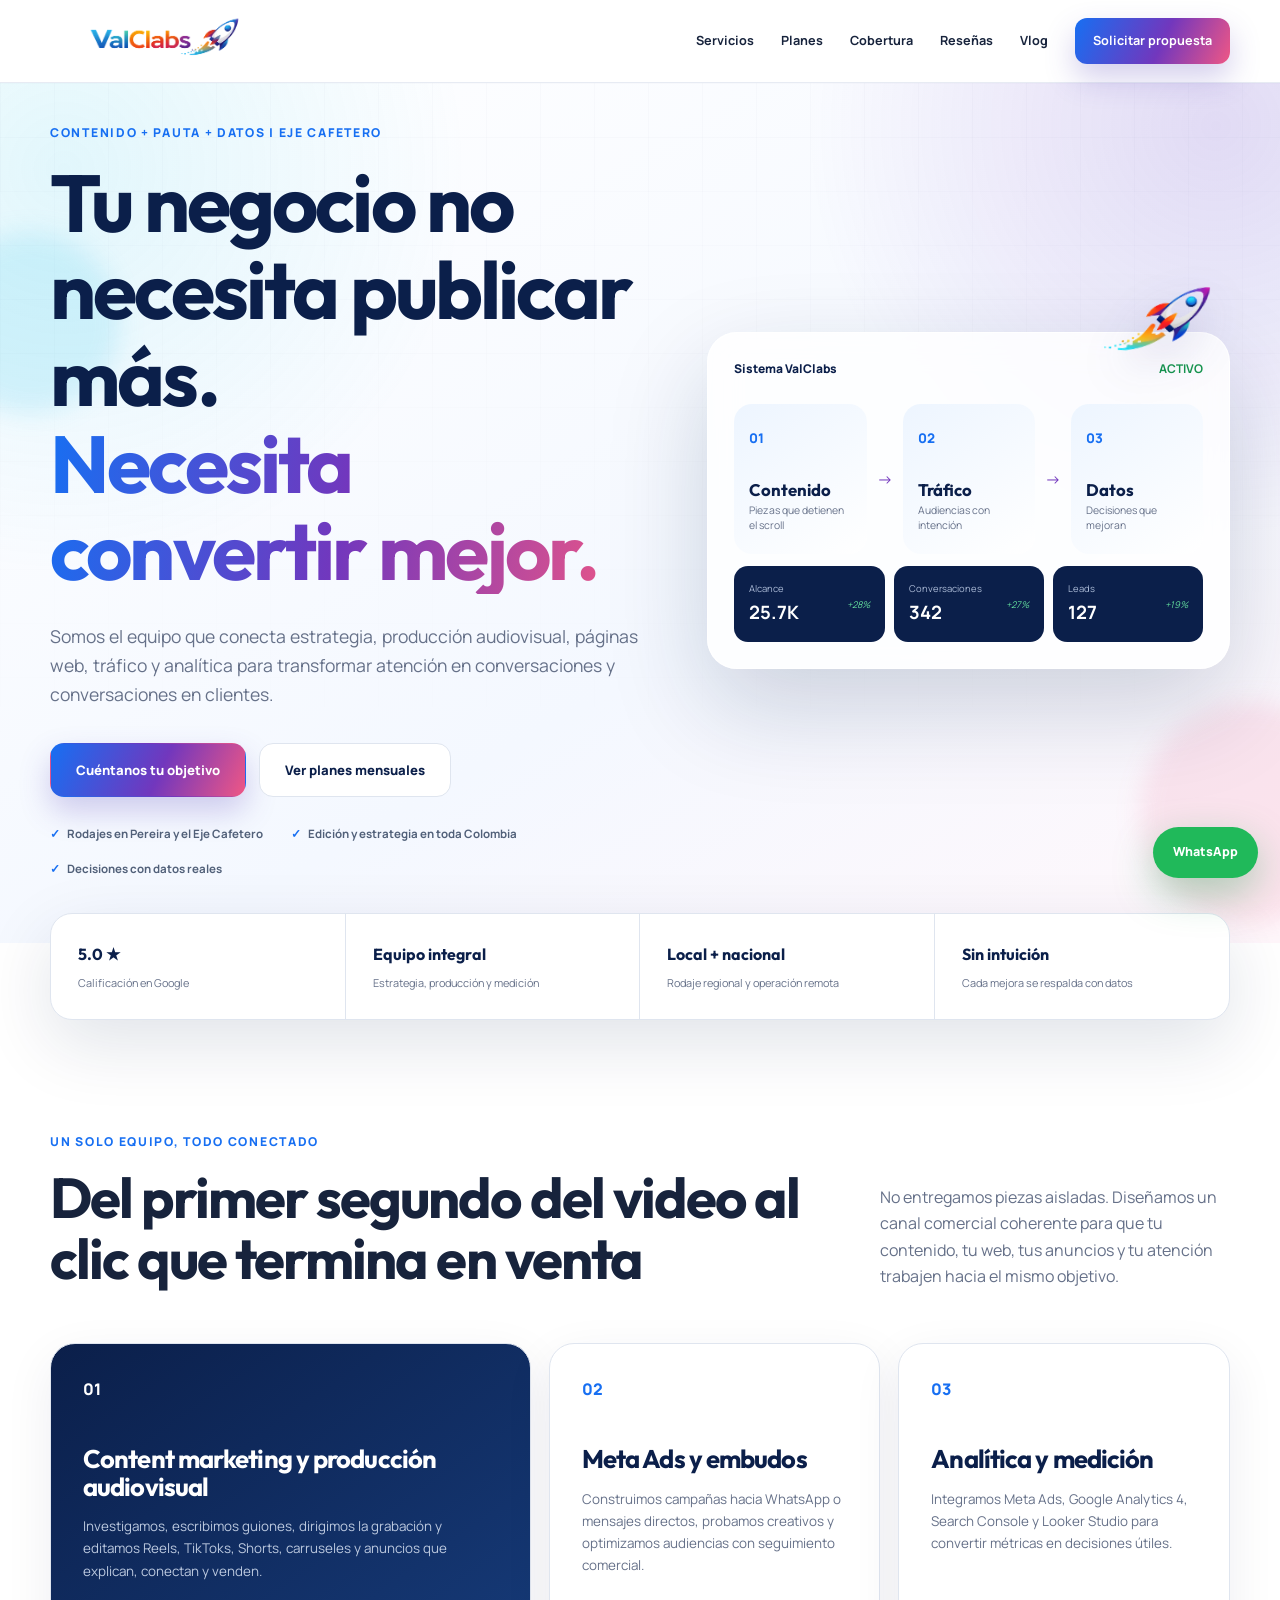
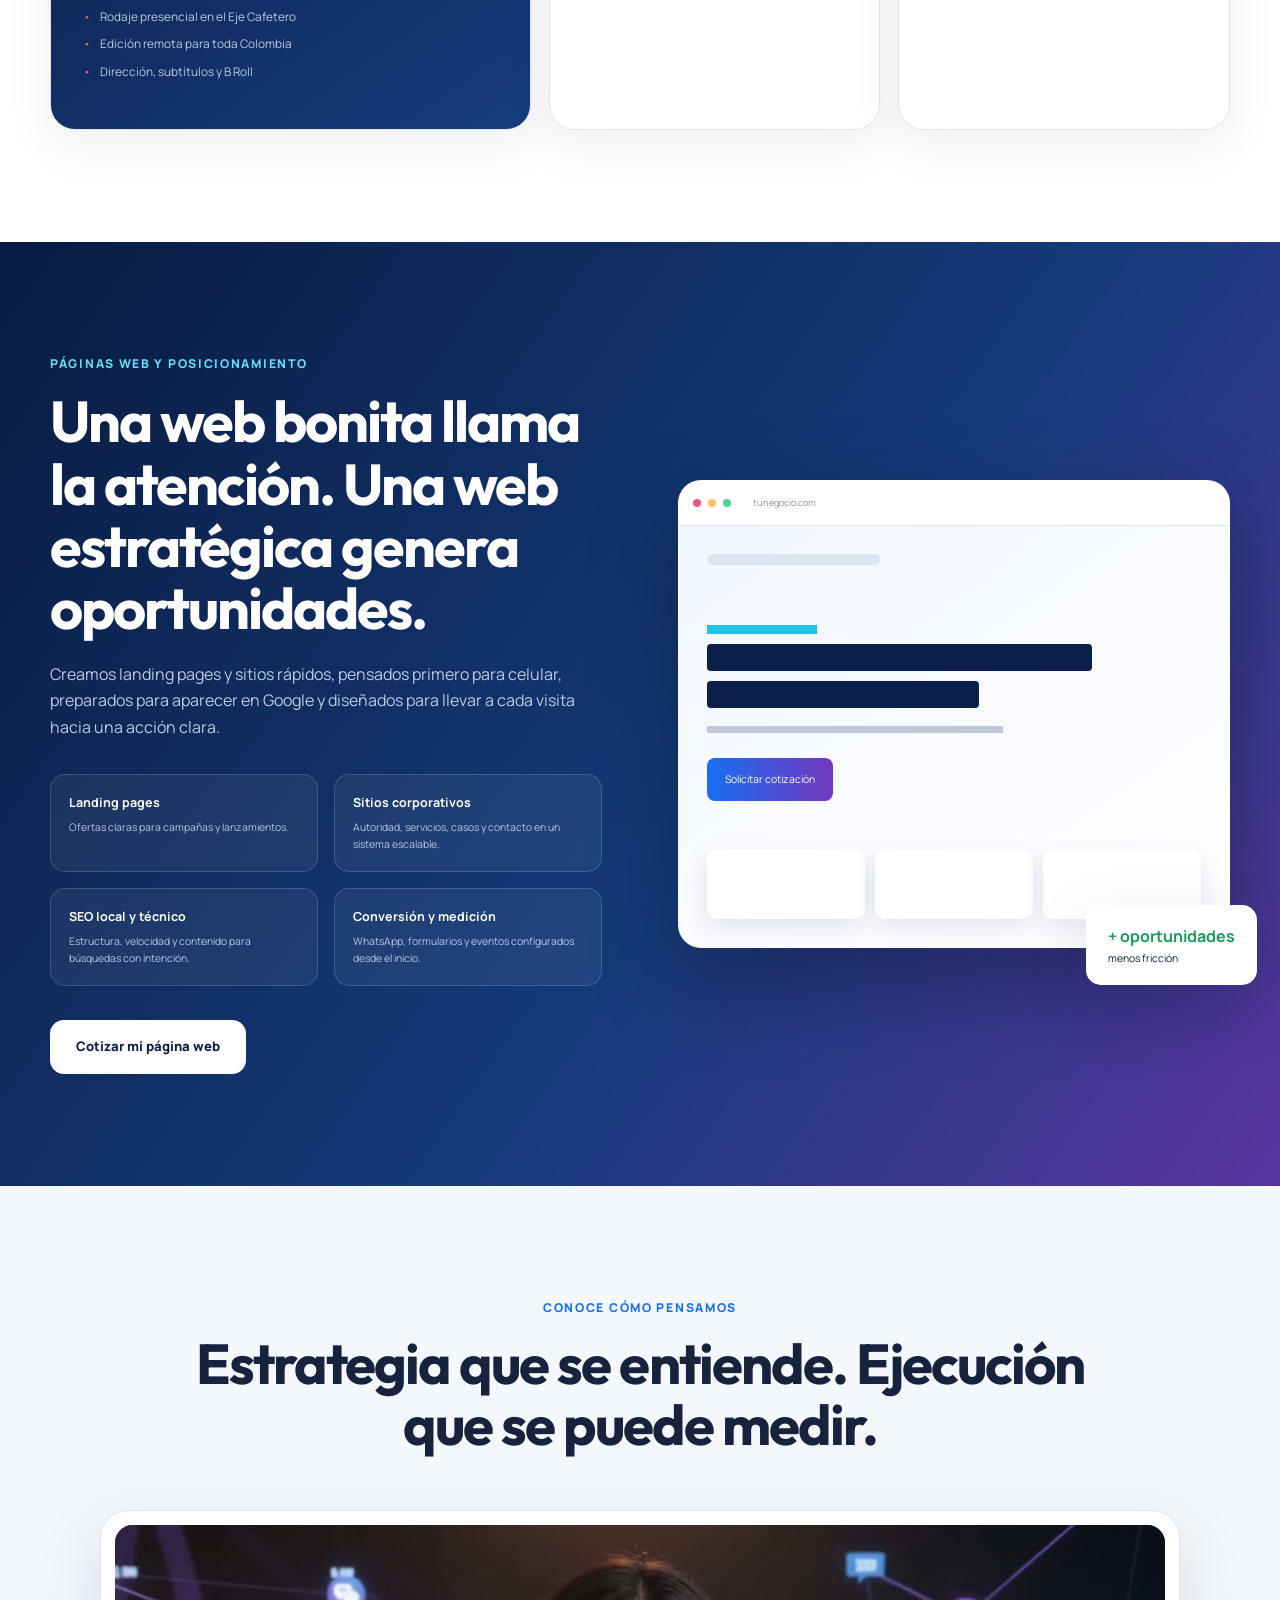
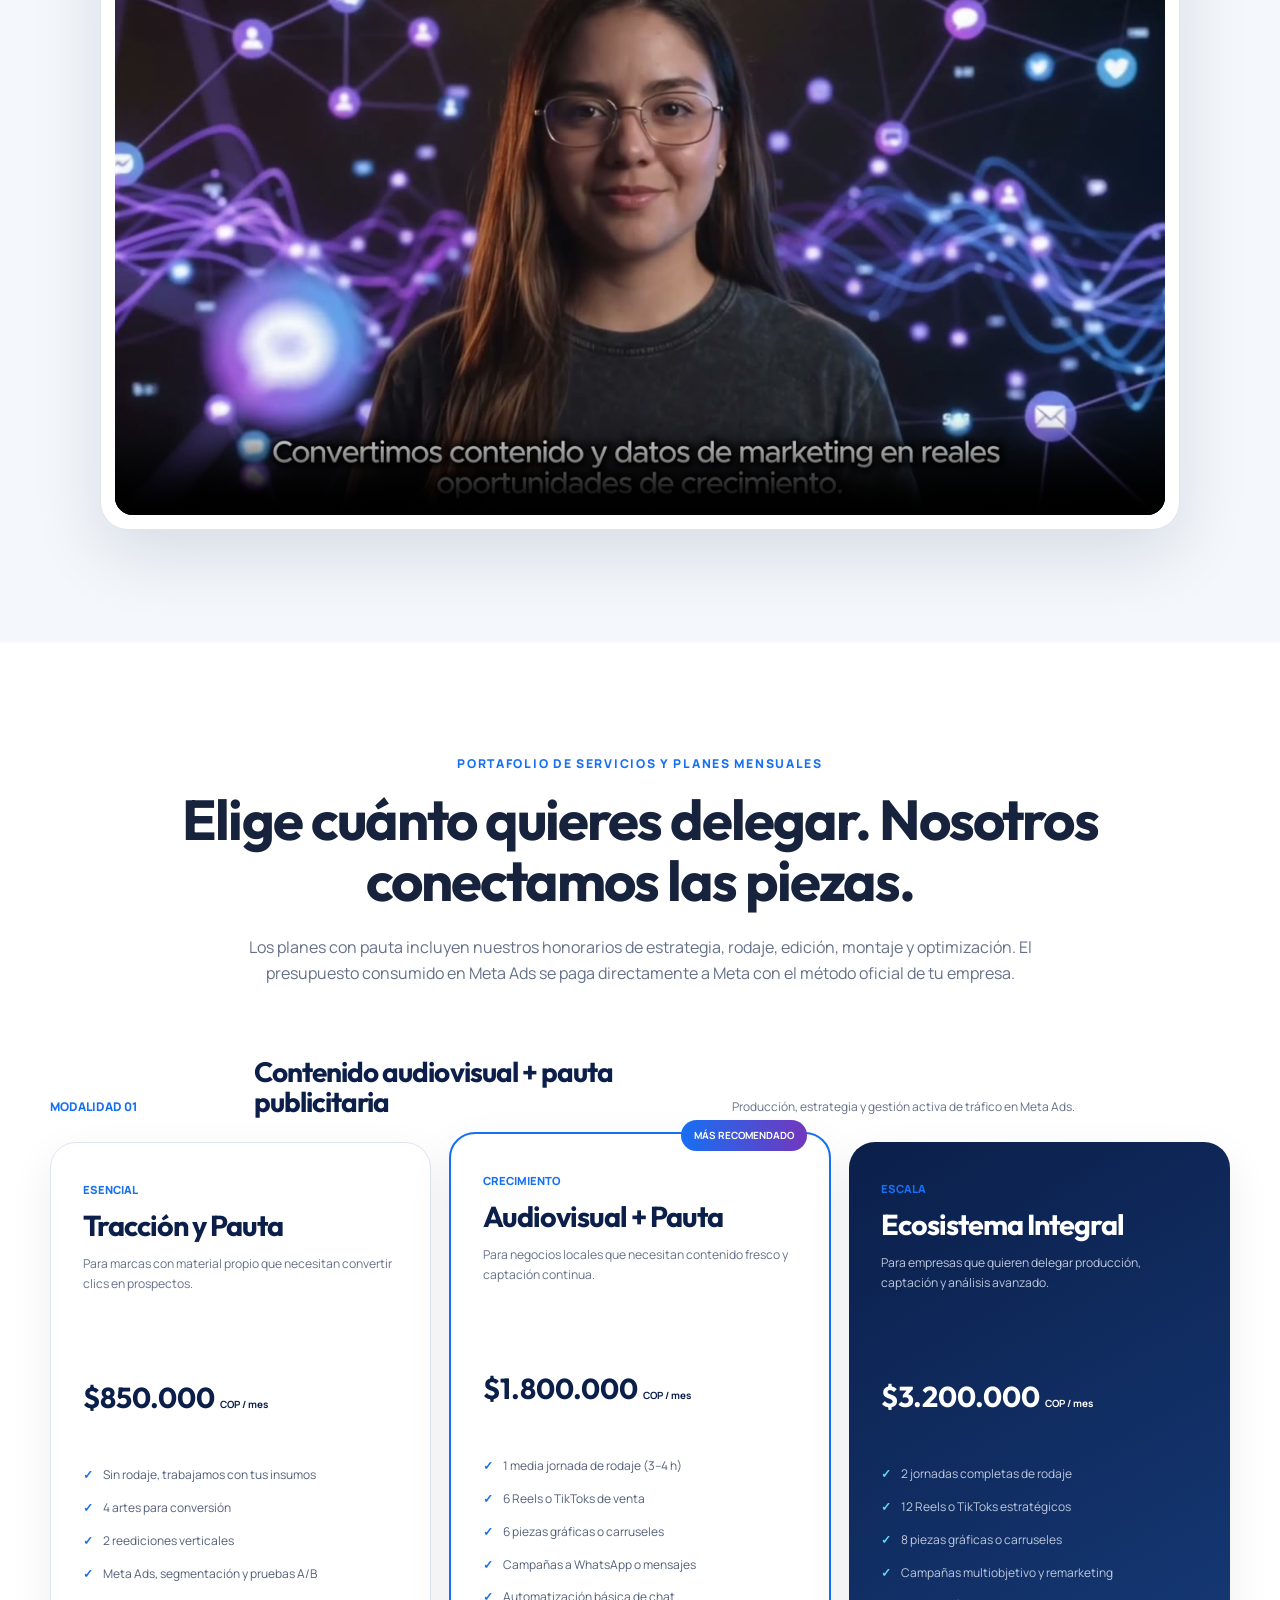
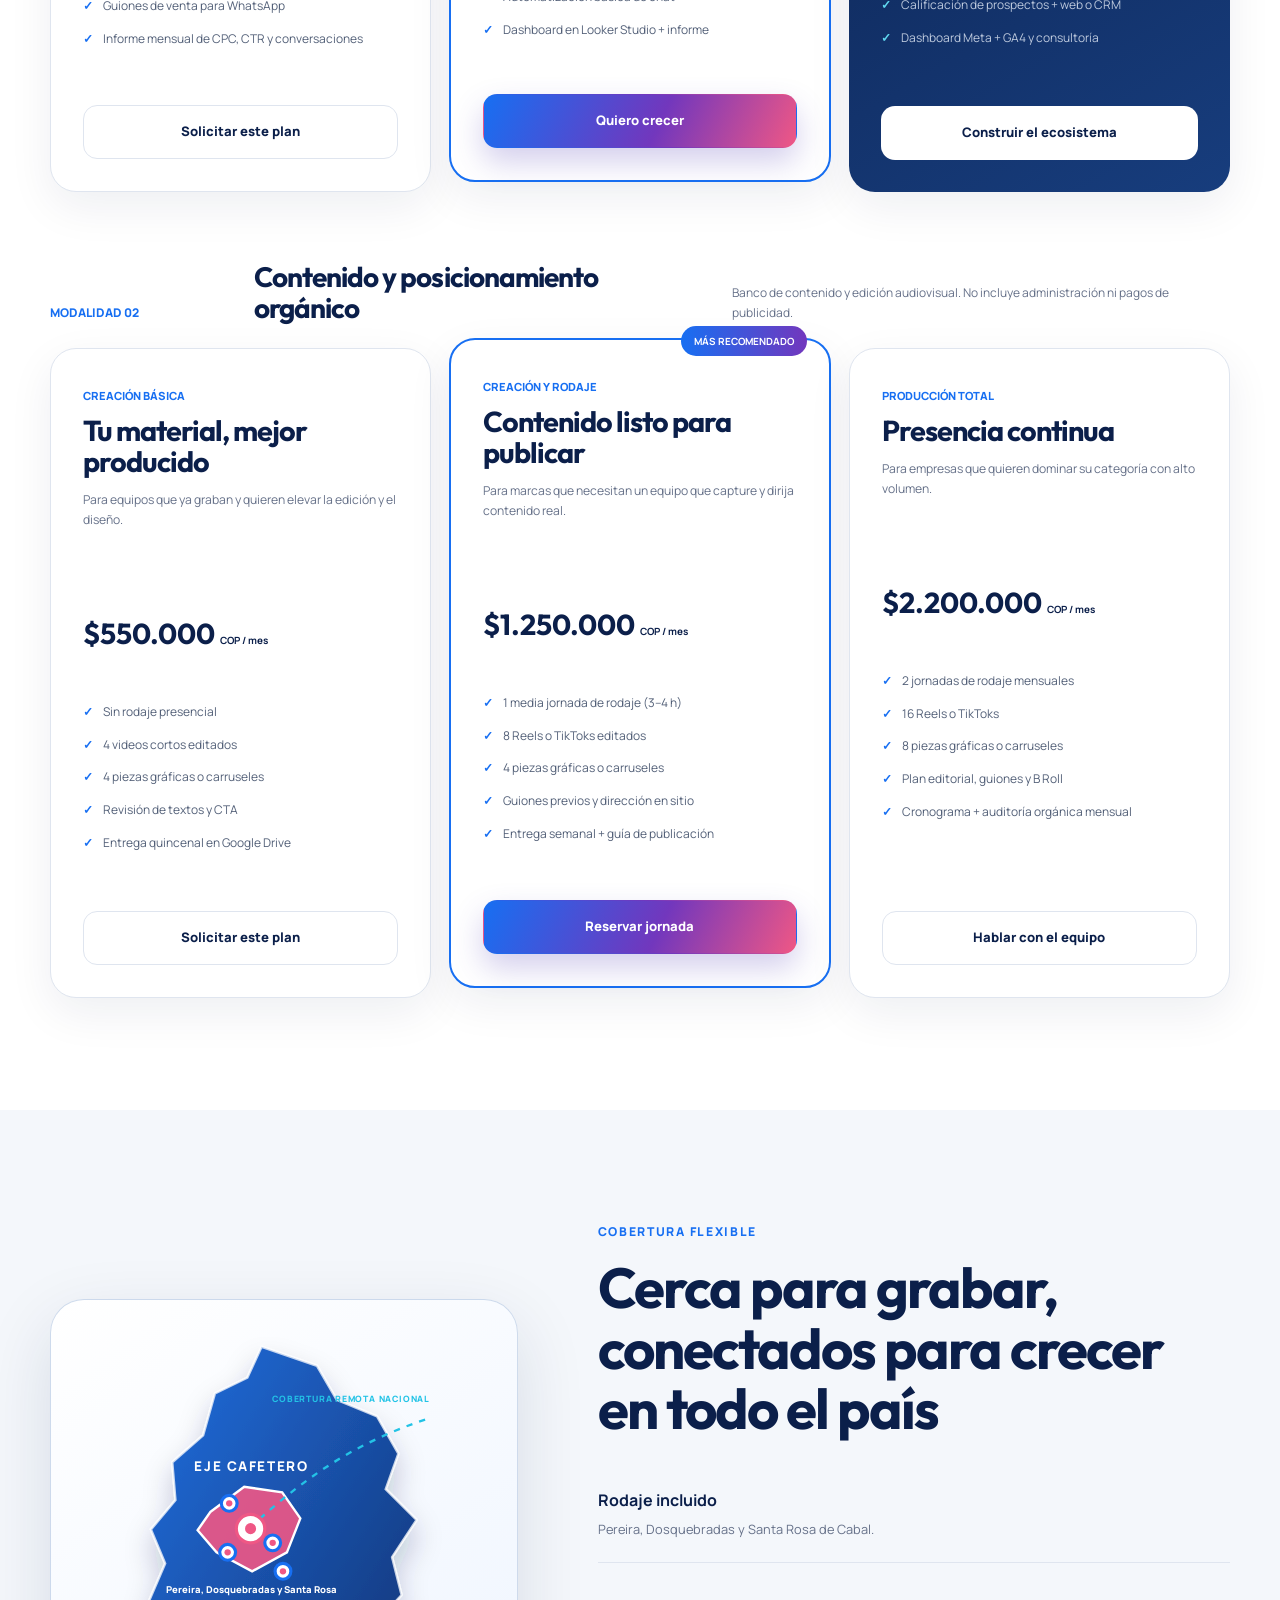
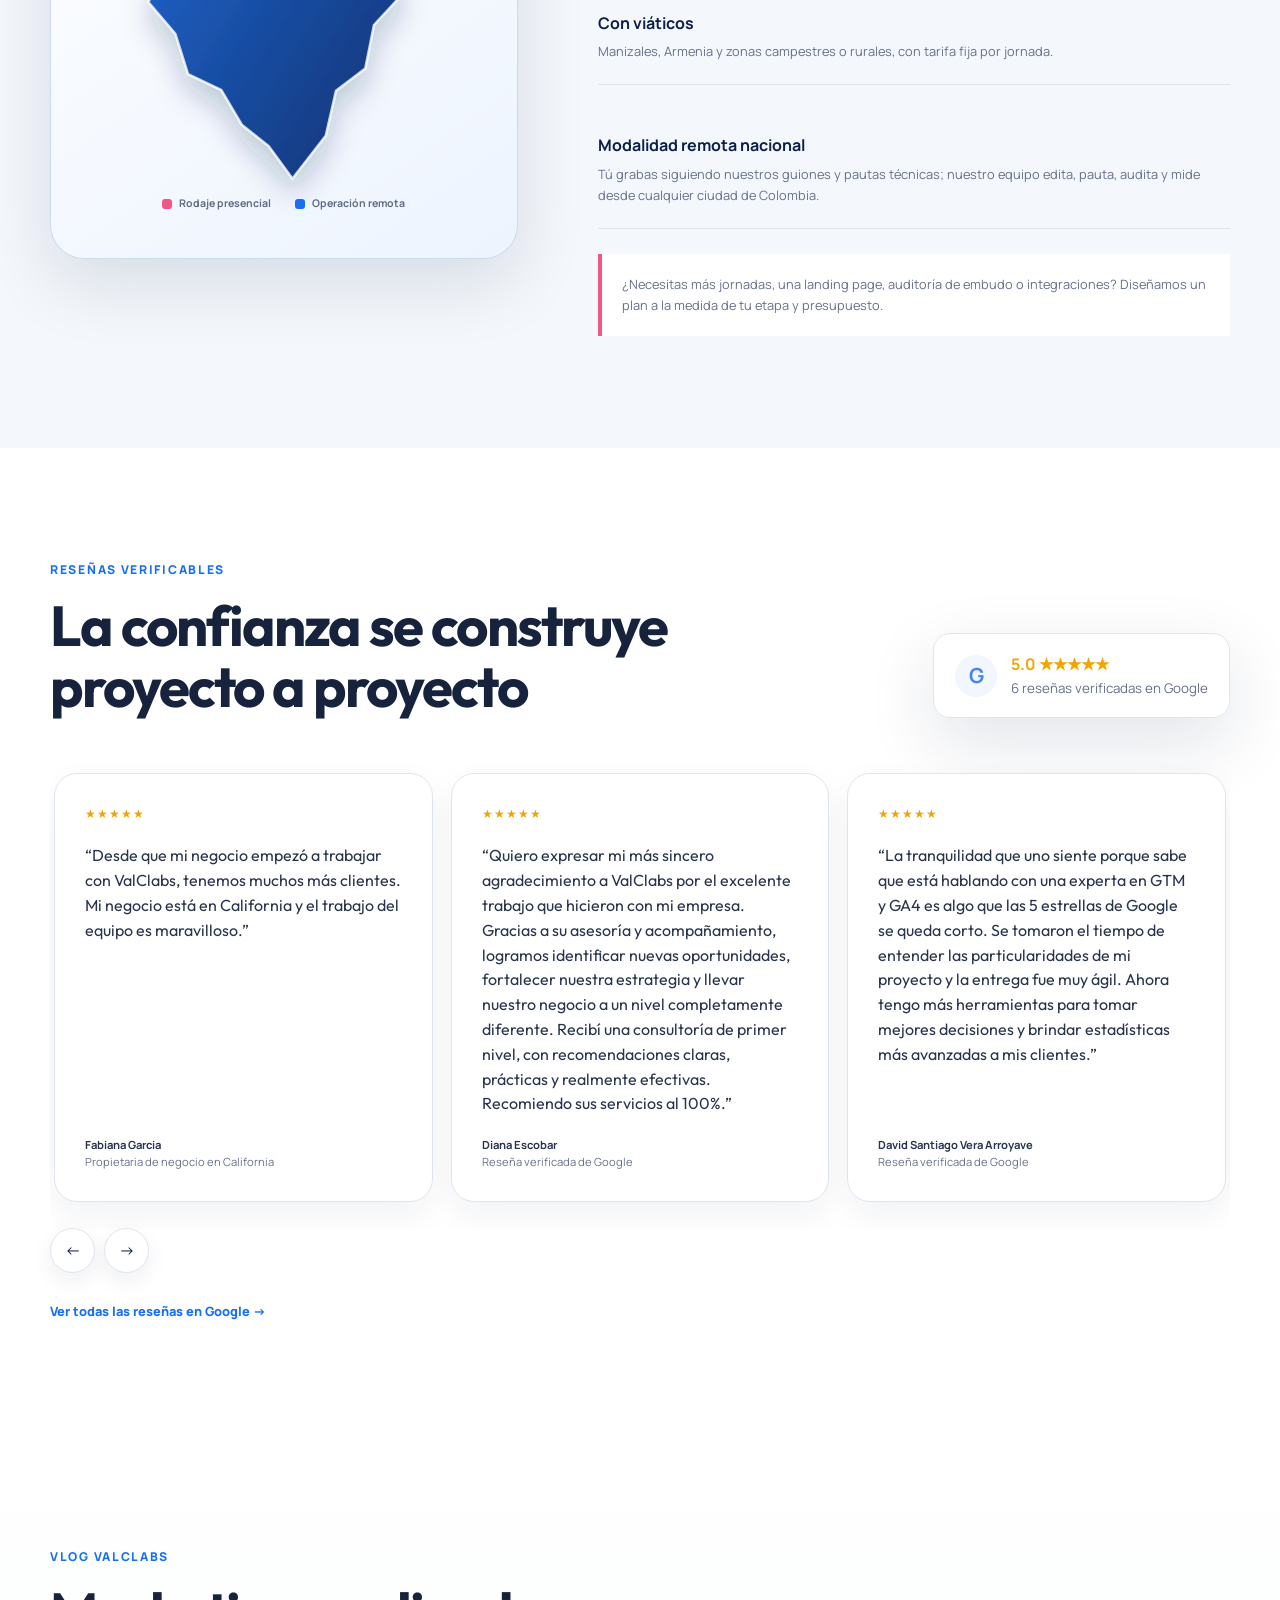
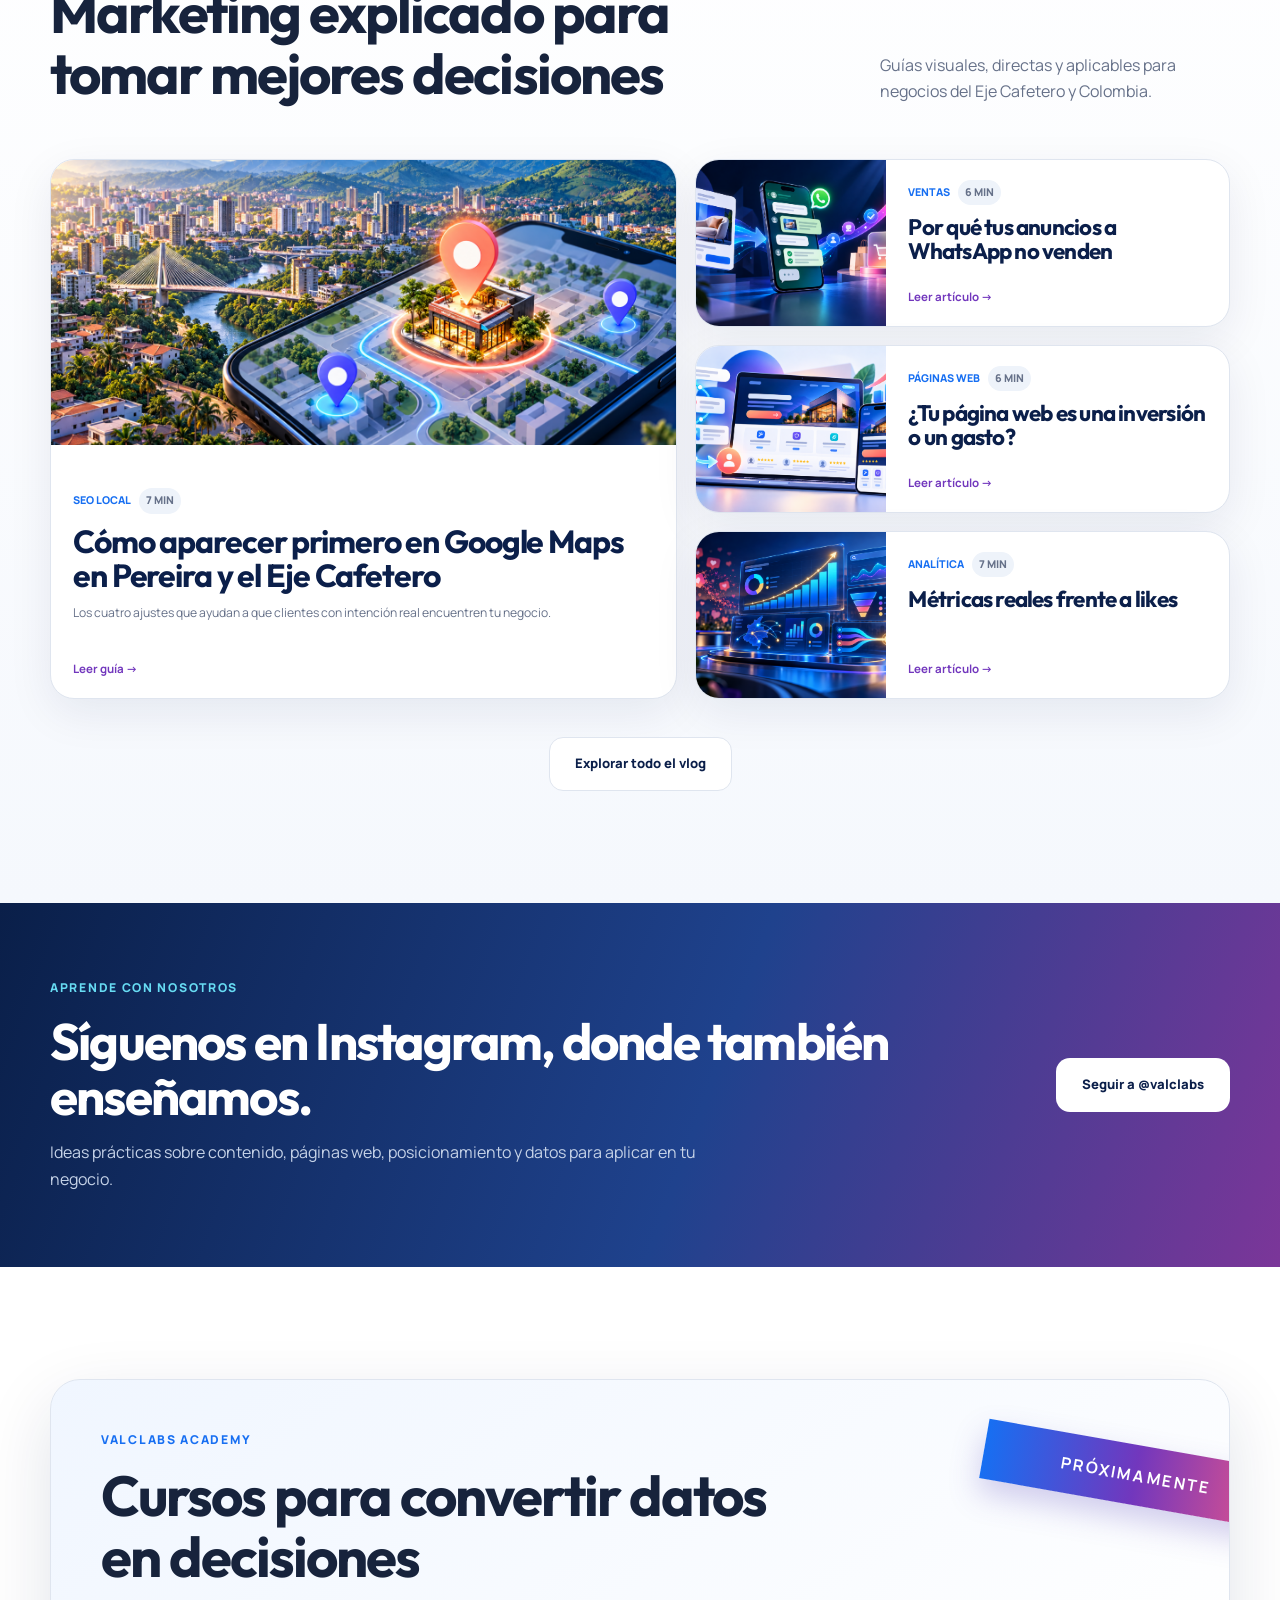
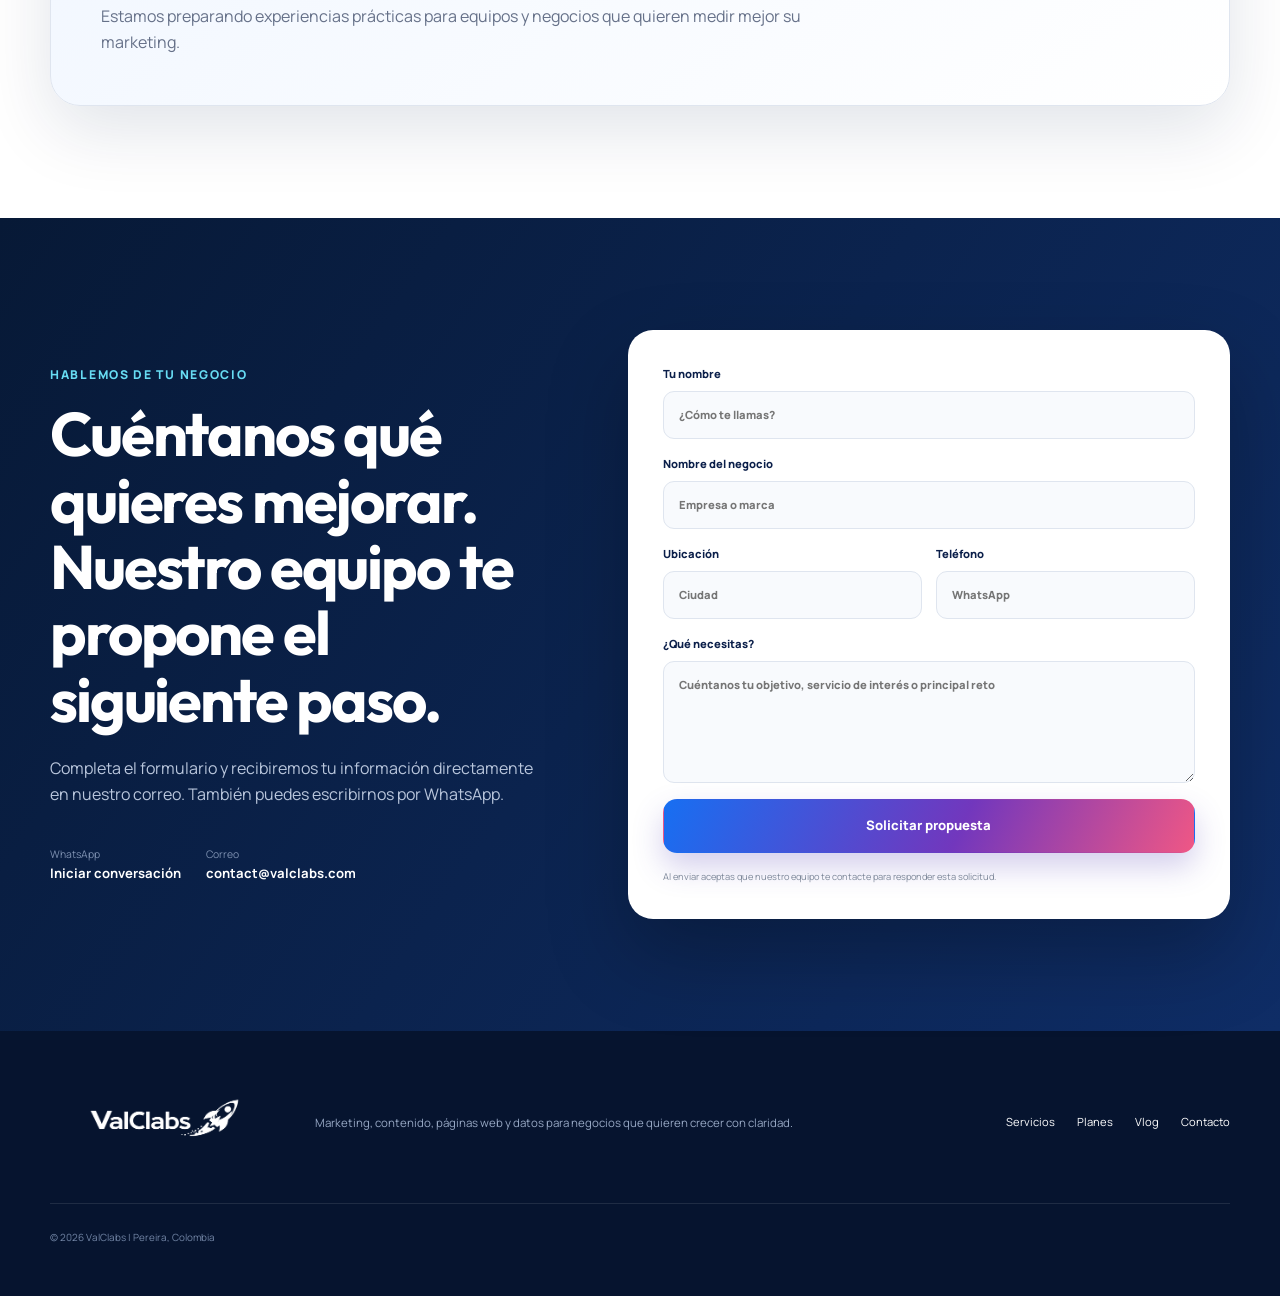
==== commit ce0e20af: "Polish brand visuals, reviews, and SEO" ====
--- a/index.html
+++ b/index.html
@@ -3,21 +3,20 @@
   <head>
     <meta charset="utf-8" />
     <meta name="viewport" content="width=device-width,initial-scale=1" />
-    <title>
-      Marketing digital y producción audiovisual en Pereira | ValClabs
-    </title>
+    <title>Agencia de marketing digital en Pereira | ValClabs</title>
     <meta
       name="description"
-      content="Agencia de marketing digital en Pereira y el Eje Cafetero. Creamos contenido, videos, páginas web, SEO, Meta Ads y analítica para convertir atención en clientes."
+      content="Agencia de marketing digital en Pereira y el Eje Cafetero. Creamos videos, páginas web, SEO, Meta Ads y analítica para atraer clientes en Colombia."
     />
     <meta name="robots" content="index,follow,max-image-preview:large" />
     <meta name="theme-color" content="#0b1f4a" />
+    <link rel="icon" type="image/png" href="favicon.png" />
     <link rel="canonical" href="https://www.valclabs.com/" />
     <meta property="og:type" content="website" />
     <meta property="og:locale" content="es_CO" />
     <meta
       property="og:title"
-      content="Marketing que conecta contenido, pauta y datos | ValClabs"
+      content="Agencia de marketing digital en Pereira | ValClabs"
     />
     <meta
       property="og:description"
@@ -102,7 +101,7 @@
         <a class="brand" href="#inicio" aria-label="ValClabs, inicio"
           ><img
             src="assets/logo.webp"
-            alt="ValClabs"
+            alt="ValClabs, agencia de marketing digital en Pereira"
             width="520"
             height="347" /></a
         ><button
@@ -184,7 +183,7 @@
             <img
               class="hero-rocket"
               src="assets/rocket-brand.webp"
-              alt=""
+              alt="Cohete de ValClabs, estrategia de marketing digital para crecer"
               width="700"
               height="496"
             />
@@ -641,7 +640,7 @@
               <b>G</b
               ><span
                 ><strong>5.0 ★★★★★</strong
-                ><small>Experiencias compartidas en Google</small></span
+                ><small>6 reseñas verificadas en Google</small></span
               >
             </div>
           </div>
@@ -654,6 +653,31 @@
                 <footer>
                   <b>Fabiana Garcia</b
                   ><span>Propietaria de negocio en California</span>
+                </footer>
+              </blockquote>
+              <blockquote>
+                “Quiero expresar mi más sincero agradecimiento a ValClabs por
+                el excelente trabajo que hicieron con mi empresa. Gracias a su
+                asesoría y acompañamiento, logramos identificar nuevas
+                oportunidades, fortalecer nuestra estrategia y llevar nuestro
+                negocio a un nivel completamente diferente. Recibí una
+                consultoría de primer nivel, con recomendaciones claras,
+                prácticas y realmente efectivas. Recomiendo sus servicios al
+                100%.”
+                <footer>
+                  <b>Diana Escobar</b><span>Reseña verificada de Google</span>
+                </footer>
+              </blockquote>
+              <blockquote>
+                “La tranquilidad que uno siente porque sabe que está hablando
+                con una experta en GTM y GA4 es algo que las 5 estrellas de
+                Google se queda corto. Se tomaron el tiempo de entender las
+                particularidades de mi proyecto y la entrega fue muy ágil.
+                Ahora tengo más herramientas para tomar mejores decisiones y
+                brindar estadísticas más avanzadas a mis clientes.”
+                <footer>
+                  <b>David Santiago Vera Arroyave</b
+                  ><span>Reseña verificada de Google</span>
                 </footer>
               </blockquote>
               <blockquote>
@@ -702,7 +726,7 @@
           </div>
           <a
             class="text-link"
-            href="https://www.google.com/search?q=valclabs+agencia"
+            href="https://www.google.com/search?q=valclabs+agencia&amp;sca_esv=2b921b932b413f6d&amp;biw=1710&amp;bih=986&amp;sxsrf=APpeQnsGpN0FfMA8xtEzxYUYVMW0l2n64Q%3A1792690715569&amp;ei=G0raaq-NIsOMwbkP1erv8Q8&amp;uact=5&amp;oq=valclabs+agencia&amp;gs_lp=[base64]&amp;sclient=gws-wiz-serp#mpd=~1100030073241458650/customers/reviews"
             target="_blank"
             rel="noopener"
             >Ver todas las reseñas en Google →</a
@@ -920,7 +944,7 @@
     <footer>
       <div class="container footer-grid">
         <a class="brand footer-brand" href="#inicio"
-          ><img src="assets/logo.webp" alt="ValClabs" width="520" height="347"
+          ><img src="assets/logo.webp" alt="ValClabs, agencia de marketing digital en Pereira" width="520" height="347"
         /></a>
         <p>
           Marketing, contenido, páginas web y datos para negocios que quieren
--- a/styles.css
+++ b/styles.css
@@ -32,6 +32,9 @@
 video {
   max-width: 100%;
 }
+img {
+  height: auto;
+}
 a {
   color: inherit;
   text-decoration: none;
@@ -137,16 +140,15 @@
 }
 .brand {
   display: flex;
-  width: 205px;
-  height: 70px;
+  width: 225px;
+  height: 82px;
   align-items: center;
-  overflow: hidden;
+  overflow: visible;
 }
 .brand img {
-  width: 186px;
+  width: 250px;
   height: auto;
-  transform: scale(1.34);
-  transform-origin: left center;
+  transform: none;
 }
 .main-nav {
   display: flex;
@@ -342,10 +344,11 @@
 }
 .hero-rocket {
   position: absolute;
-  width: 160px;
-  right: -48px;
-  top: -90px;
-  transform: rotate(7deg);
+  width: 104px;
+  right: 20px;
+  top: -52px;
+  transform: rotate(5deg);
+  filter: drop-shadow(0 15px 22px rgba(43, 40, 125, 0.2));
 }
 .trust-bar {
   position: relative;
@@ -529,6 +532,7 @@
   padding: 28px;
   color: var(--navy);
   background: linear-gradient(145deg, #f2f7ff, #fff);
+  border-radius: 0 0 22px 22px;
 }
 .mini-nav {
   width: 35%;
@@ -909,7 +913,7 @@
   flex: 0 0 calc((100% - 36px) / 3);
   display: flex;
   flex-direction: column;
-  min-height: 265px;
+  min-height: 380px;
   margin: 0;
   padding: 30px;
   border: 1px solid var(--line);
@@ -917,7 +921,8 @@
   color: #28354d;
   background: #fff;
   font-family: Outfit;
-  font-size: 1.15rem;
+  font-size: 1rem;
+  line-height: 1.55;
   box-shadow: 0 13px 35px rgba(11, 31, 74, 0.06);
 }
 .review-track blockquote:before {
@@ -1490,10 +1495,11 @@
     height: 70px;
   }
   .brand {
-    width: 165px;
+    width: 190px;
+    height: 70px;
   }
   .brand img {
-    width: 150px;
+    width: 210px;
   }
   .menu-toggle {
     display: block;
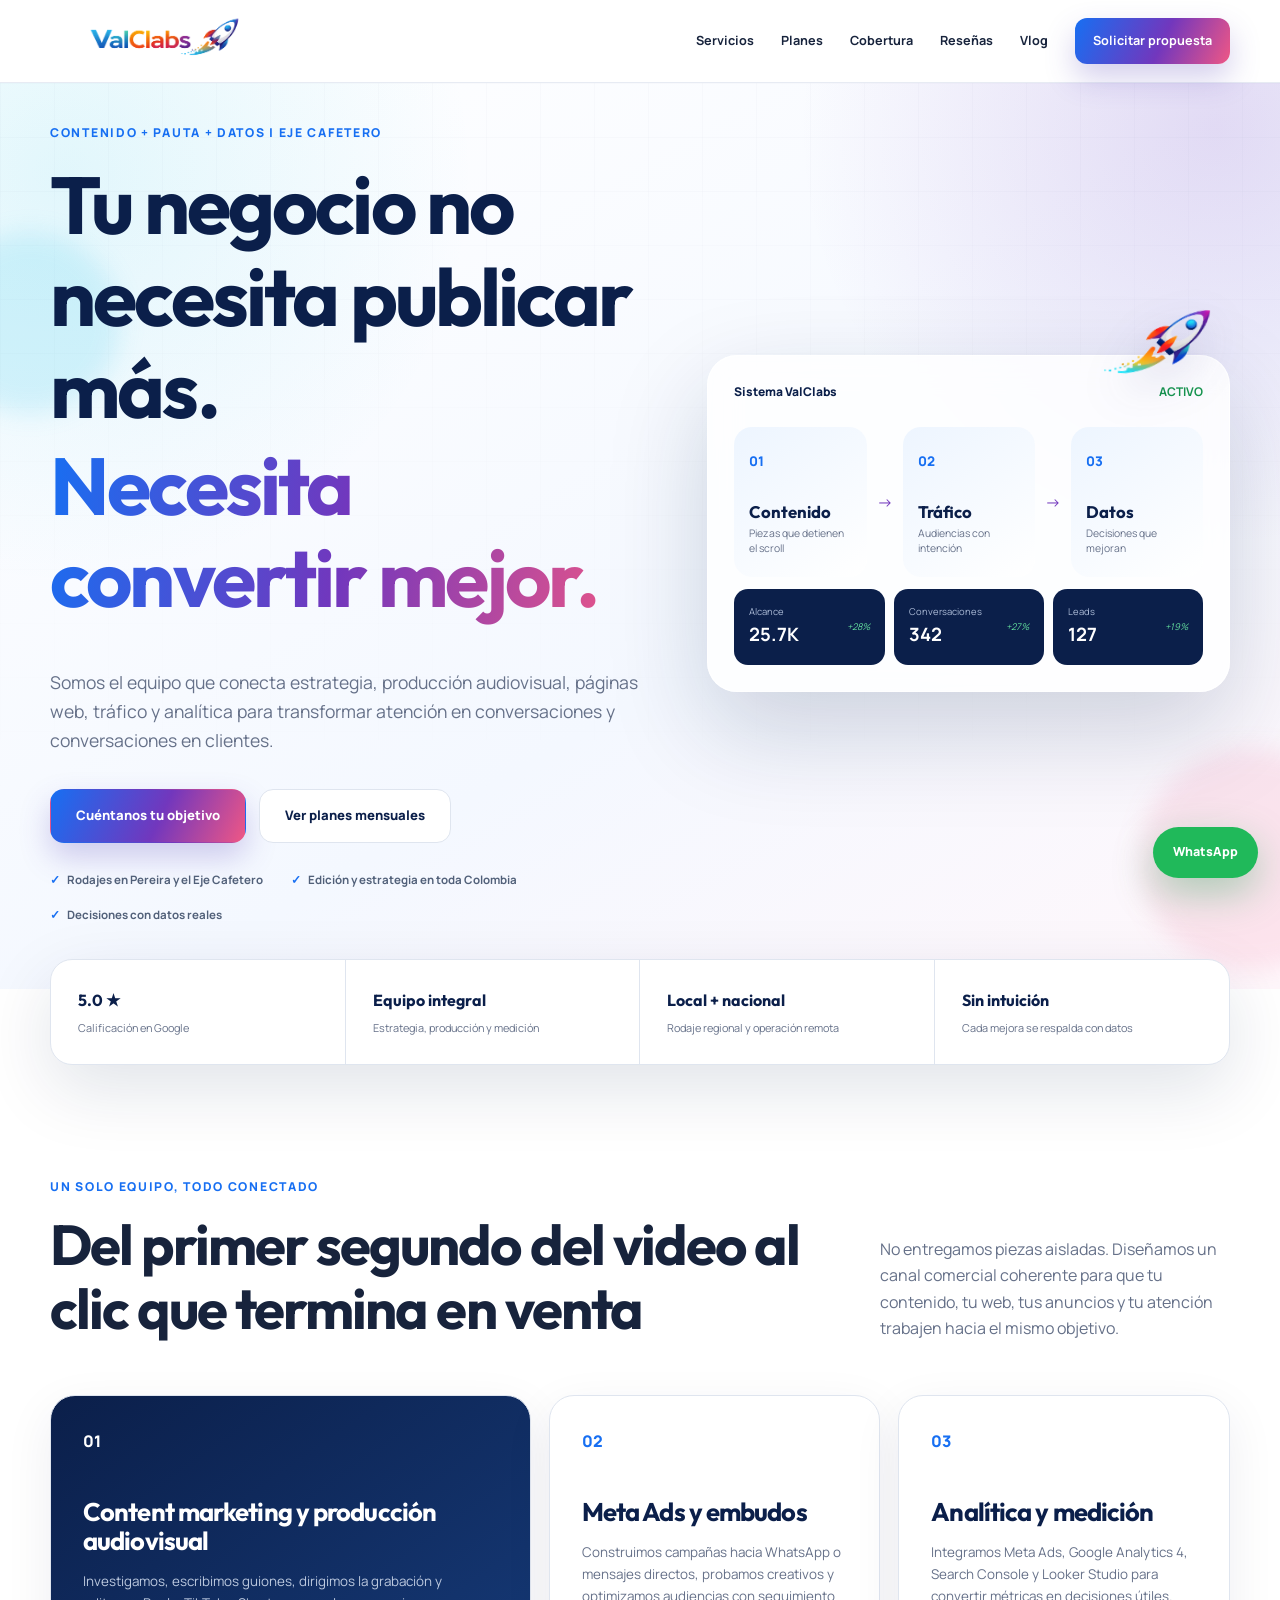
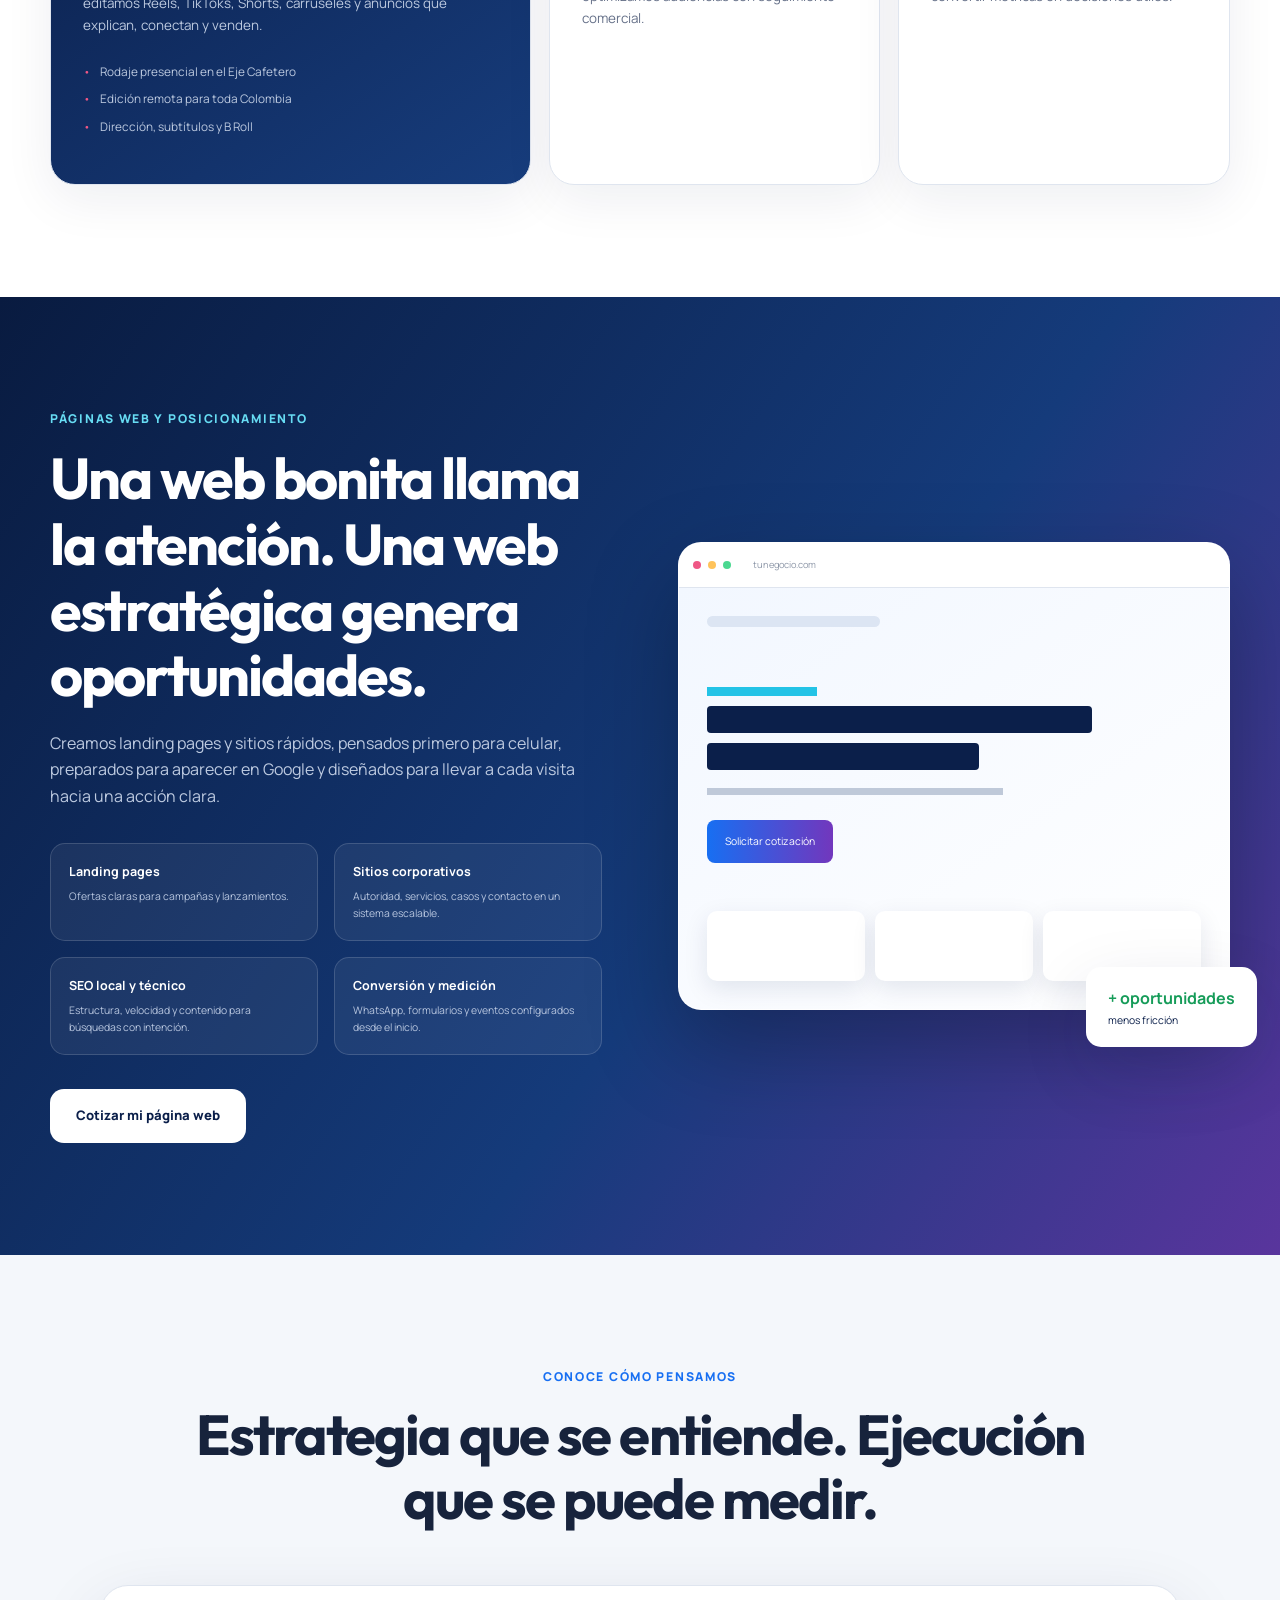
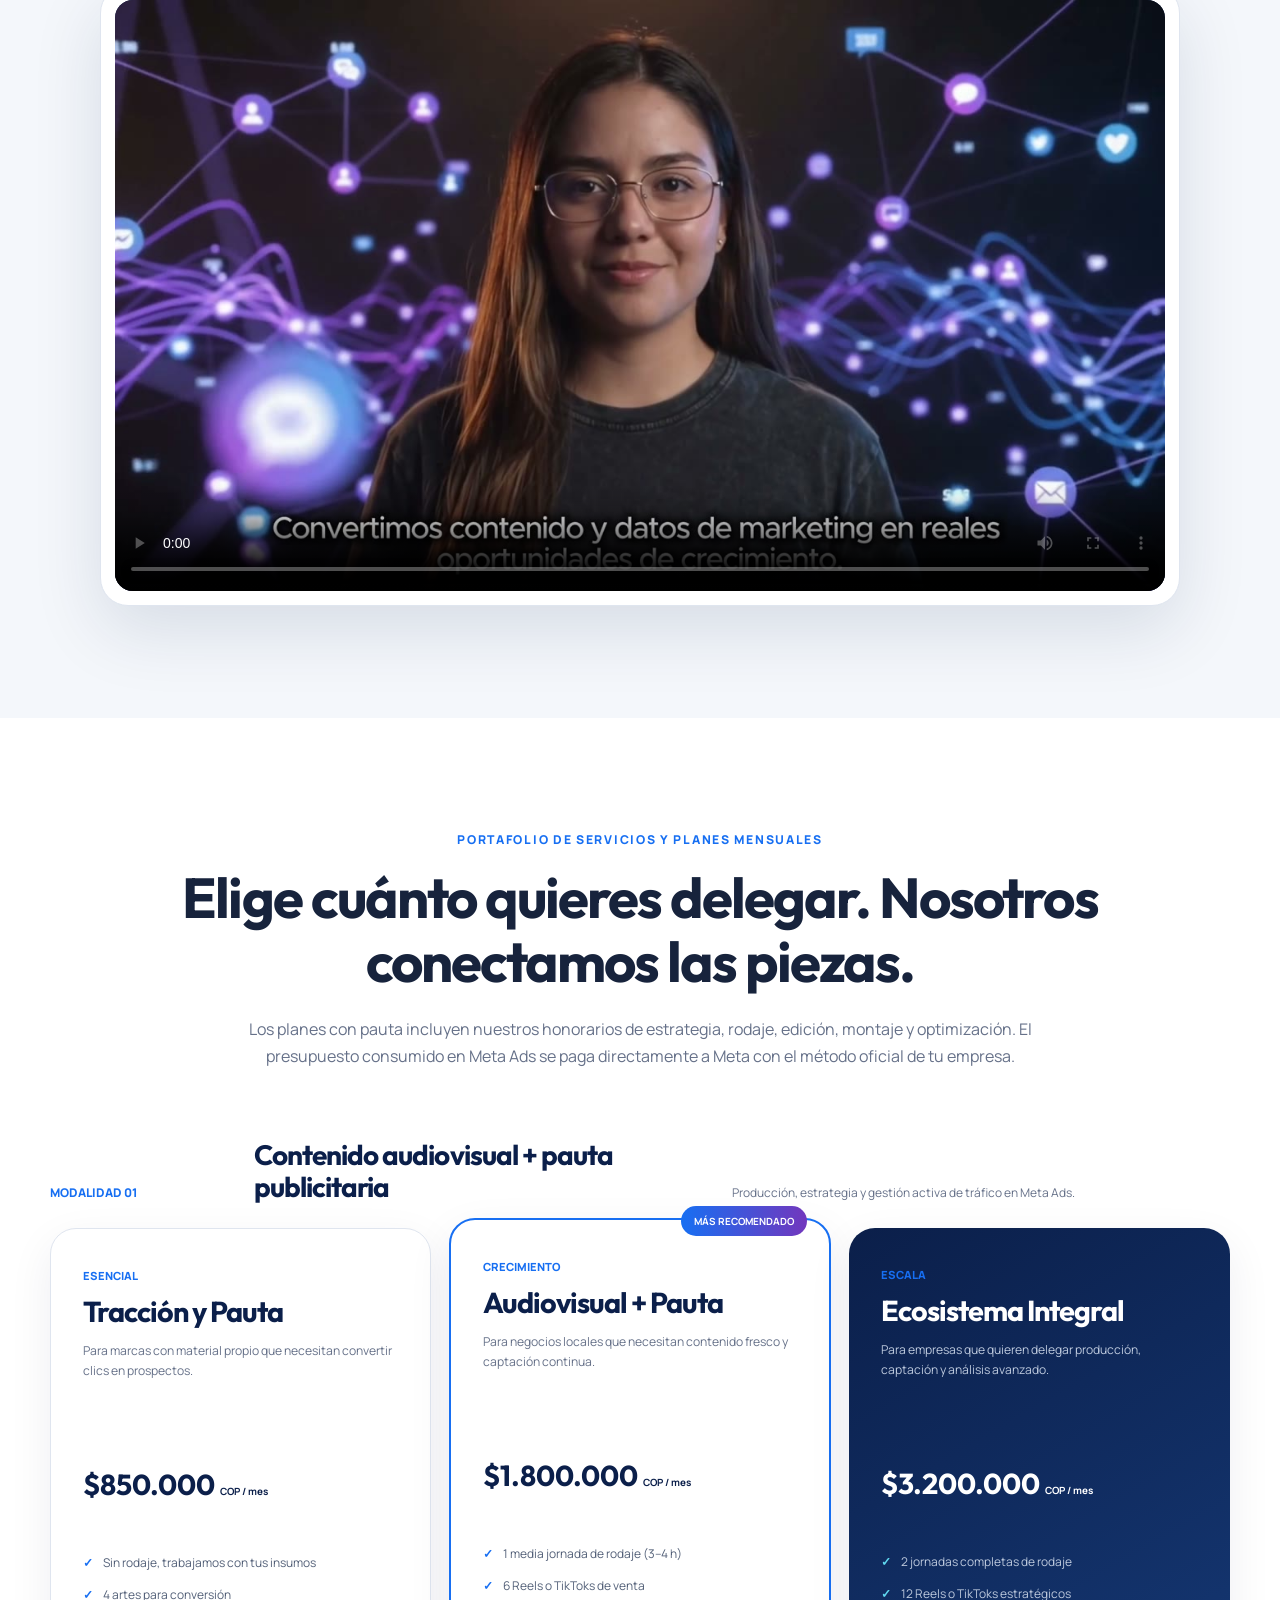
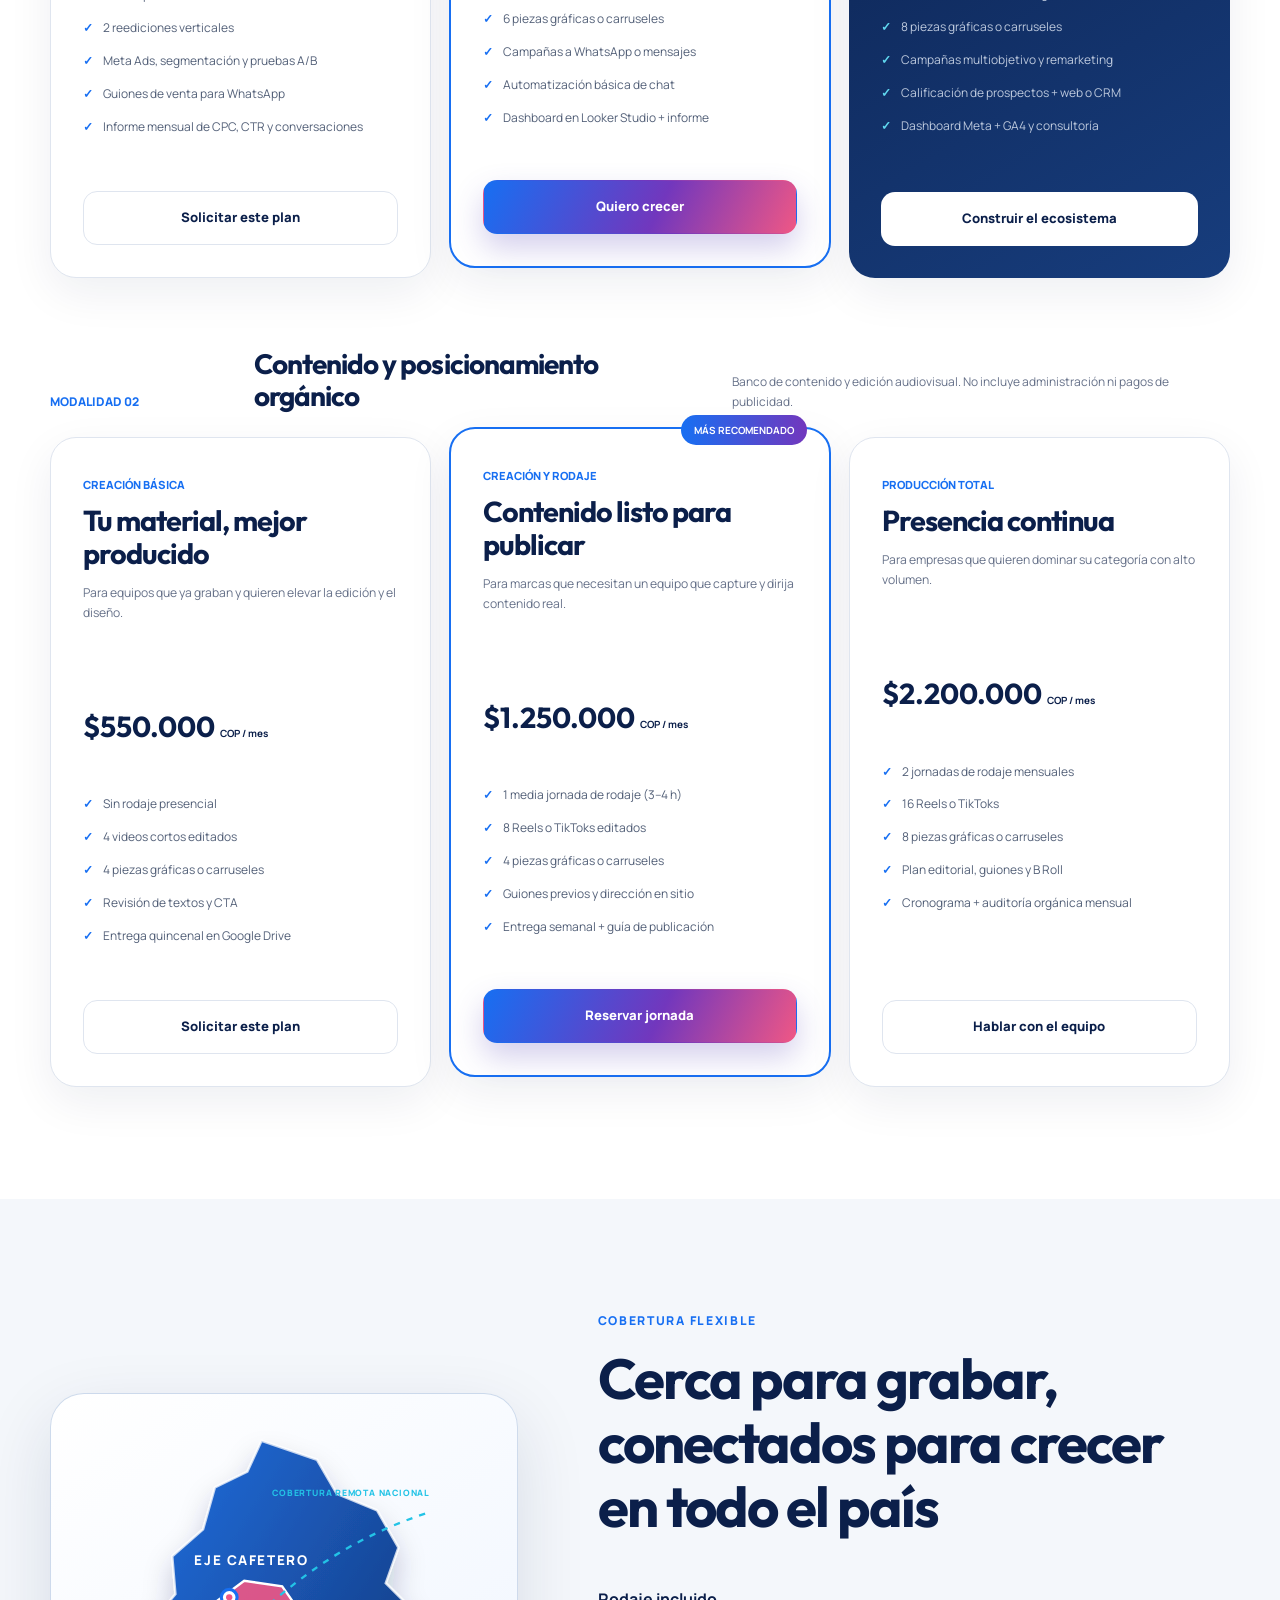
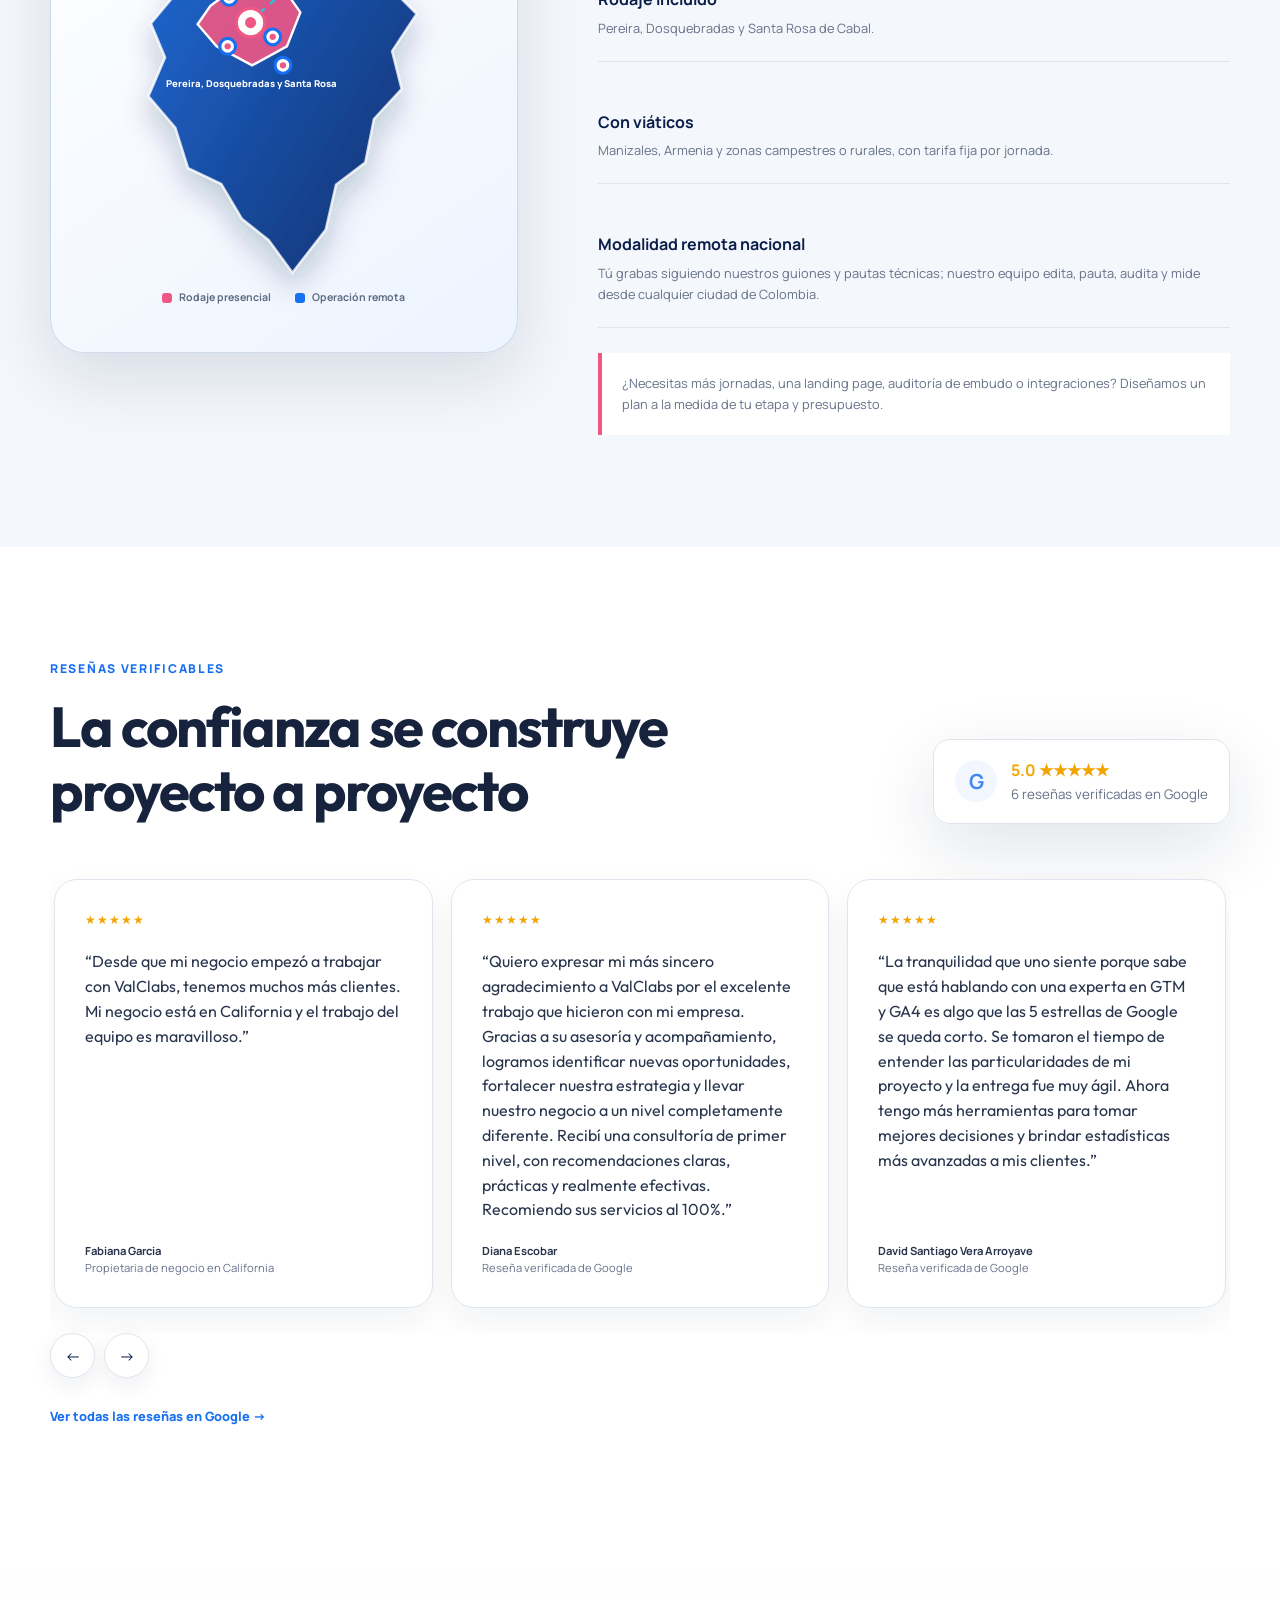
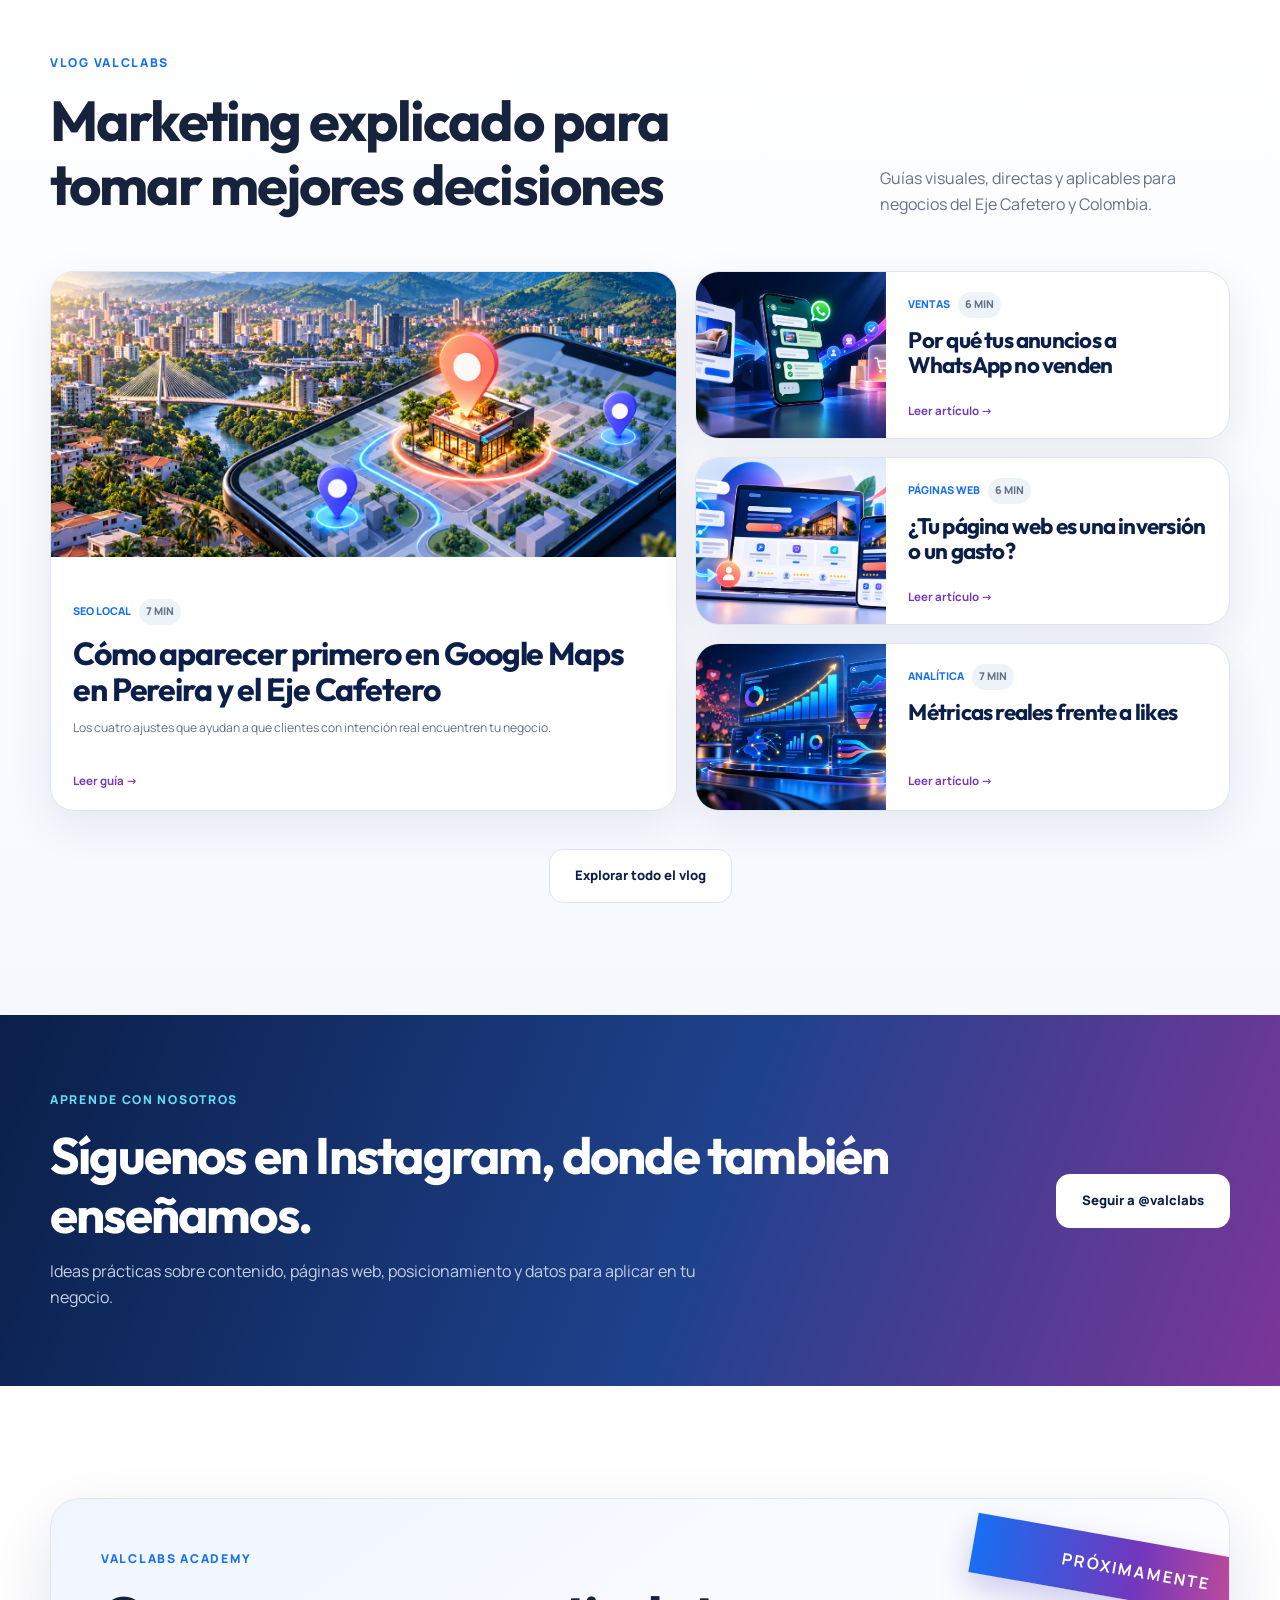
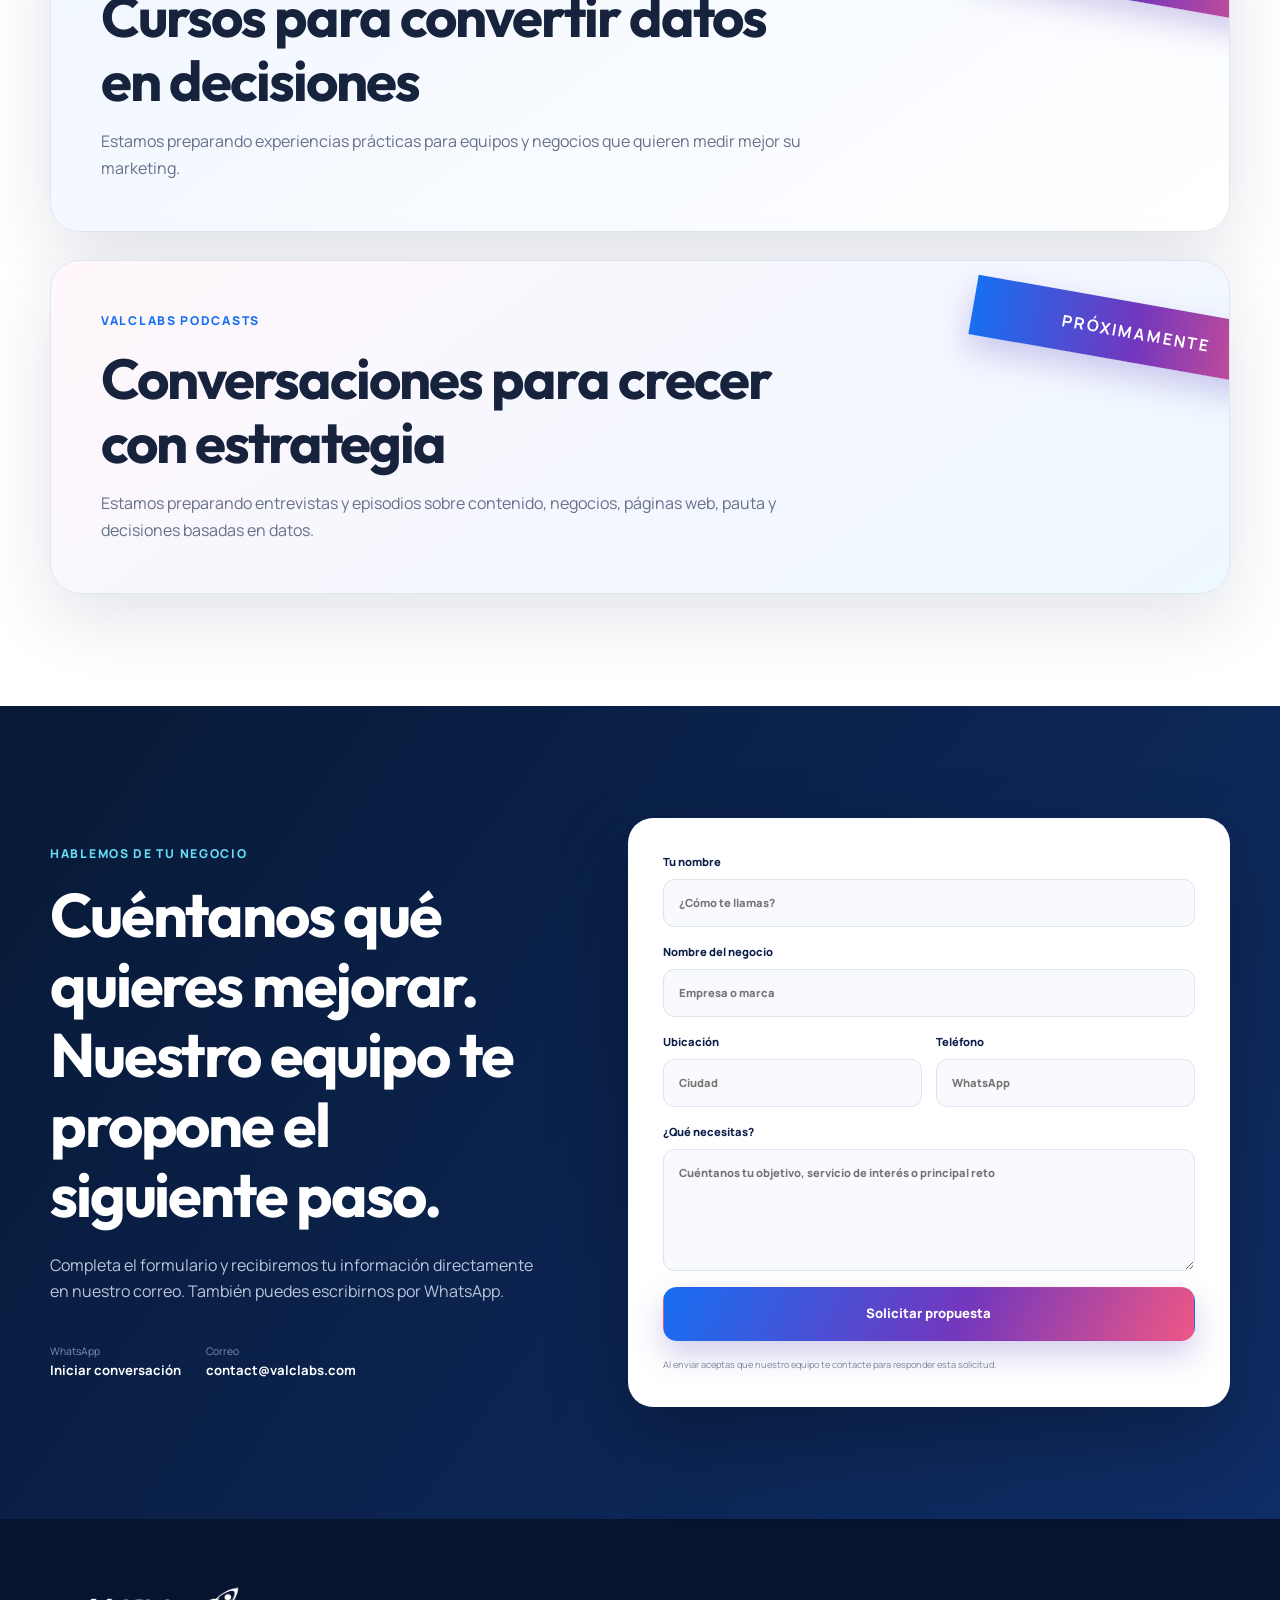
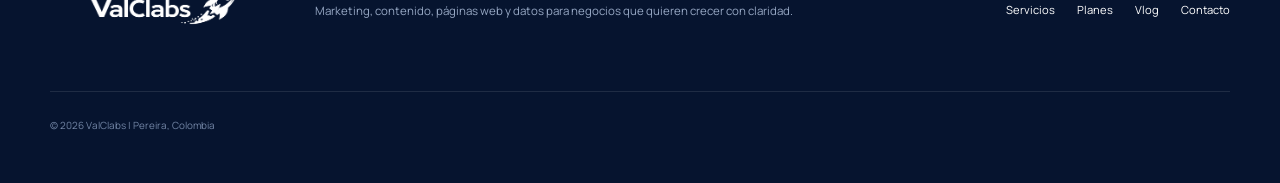
==== commit c9db66cb: "Add podcast preview and diagonal ribbons" ====
--- a/index.html
+++ b/index.html
@@ -838,7 +838,7 @@
         </div>
       </section>
       <section class="section academy" id="academy">
-        <div class="container">
+        <div class="container academy-stack">
           <div class="academy-card reveal">
             <div>
               <span class="eyebrow">ValClabs Academy</span>
@@ -846,6 +846,17 @@
               <p>
                 Estamos preparando experiencias prácticas para equipos y
                 negocios que quieren medir mejor su marketing.
+              </p>
+            </div>
+            <b class="coming-soon">PRÓXIMAMENTE</b>
+          </div>
+          <div class="academy-card academy-card-podcast reveal">
+            <div>
+              <span class="eyebrow">ValClabs Podcasts</span>
+              <h2>Conversaciones para crecer con estrategia</h2>
+              <p>
+                Estamos preparando entrevistas y episodios sobre contenido,
+                negocios, páginas web, pauta y decisiones basadas en datos.
               </p>
             </div>
             <b class="coming-soon">PRÓXIMAMENTE</b>
--- a/styles.css
+++ b/styles.css
@@ -68,8 +68,9 @@
 h3 {
   margin: 0;
   font-family: Outfit, sans-serif;
-  line-height: 1.08;
+  line-height: 1.14;
   letter-spacing: -0.035em;
+  overflow: visible;
 }
 h2 {
   font-size: clamp(2.4rem, 4.4vw, 4.6rem);
@@ -238,8 +239,10 @@
 }
 .hero h1 span {
   display: block;
+  padding: 0.06em 0 0.2em;
   color: transparent;
   background: linear-gradient(100deg, var(--blue), var(--violet), var(--coral));
+  -webkit-background-clip: text;
   background-clip: text;
 }
 .hero-copy > p {
@@ -1083,6 +1086,10 @@
 .instagram .button {
   flex: none;
 }
+.academy-stack {
+  display: grid;
+  gap: 28px;
+}
 .academy-card {
   position: relative;
   overflow: hidden;
@@ -1096,6 +1103,9 @@
   background: linear-gradient(145deg, #f0f6ff, #fff);
   box-shadow: var(--shadow);
 }
+.academy-card-podcast {
+  background: linear-gradient(145deg, #fff7fb, #f4f7ff 58%, #eef8ff);
+}
 .academy-card > div {
   max-width: 700px;
 }
@@ -1104,10 +1114,12 @@
 }
 .coming-soon {
   position: absolute;
-  right: -60px;
-  top: 65px;
-  padding: 17px 78px;
+  top: 42px;
+  right: -72px;
+  width: 330px;
+  padding: 17px 35px;
   transform: rotate(10deg);
+  text-align: center;
   color: #fff;
   background: linear-gradient(90deg, var(--blue), var(--violet), var(--coral));
   letter-spacing: 0.14em;
@@ -1595,8 +1607,11 @@
   }
   .coming-soon {
     top: auto;
-    bottom: 38px;
-    right: -45px;
+    bottom: 32px;
+    right: -74px;
+    width: 310px;
+    padding: 14px 30px;
+    transform: rotate(-8deg);
   }
   .footer-grid {
     grid-template-columns: 1fr;
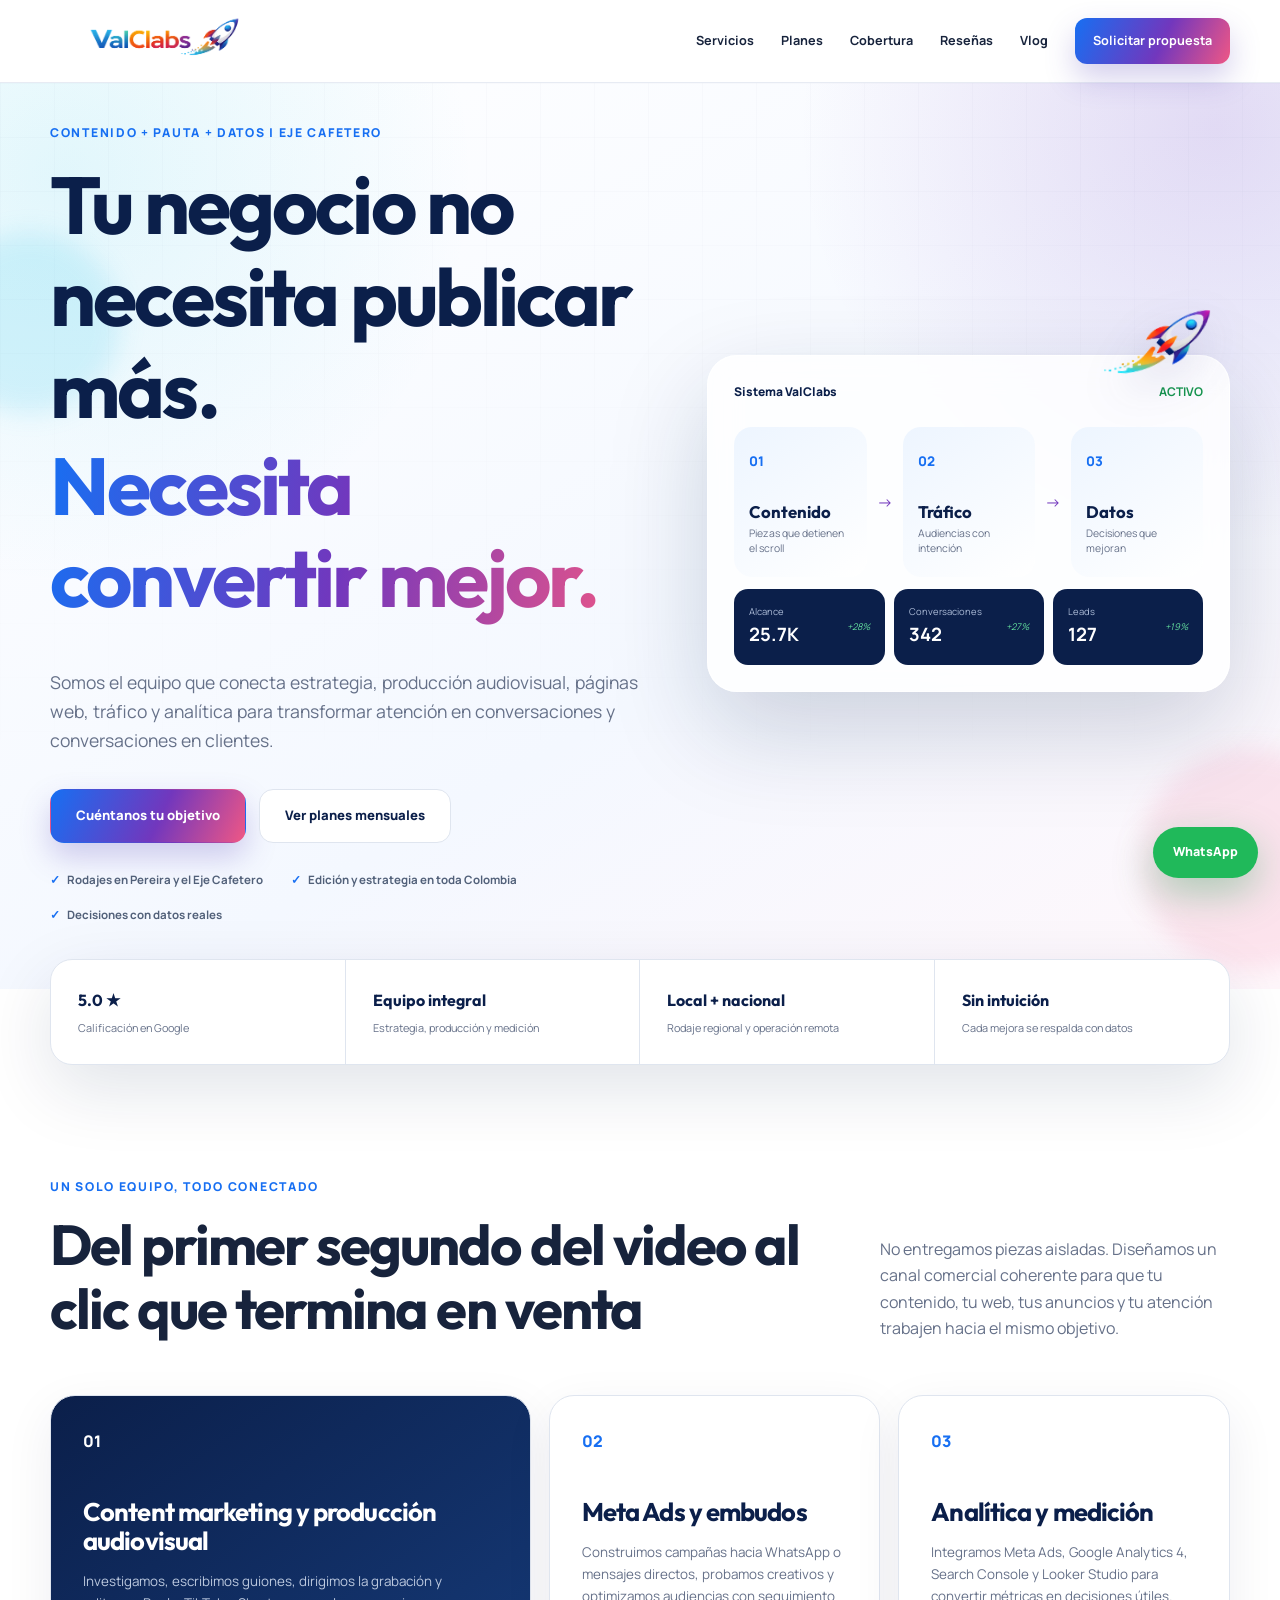
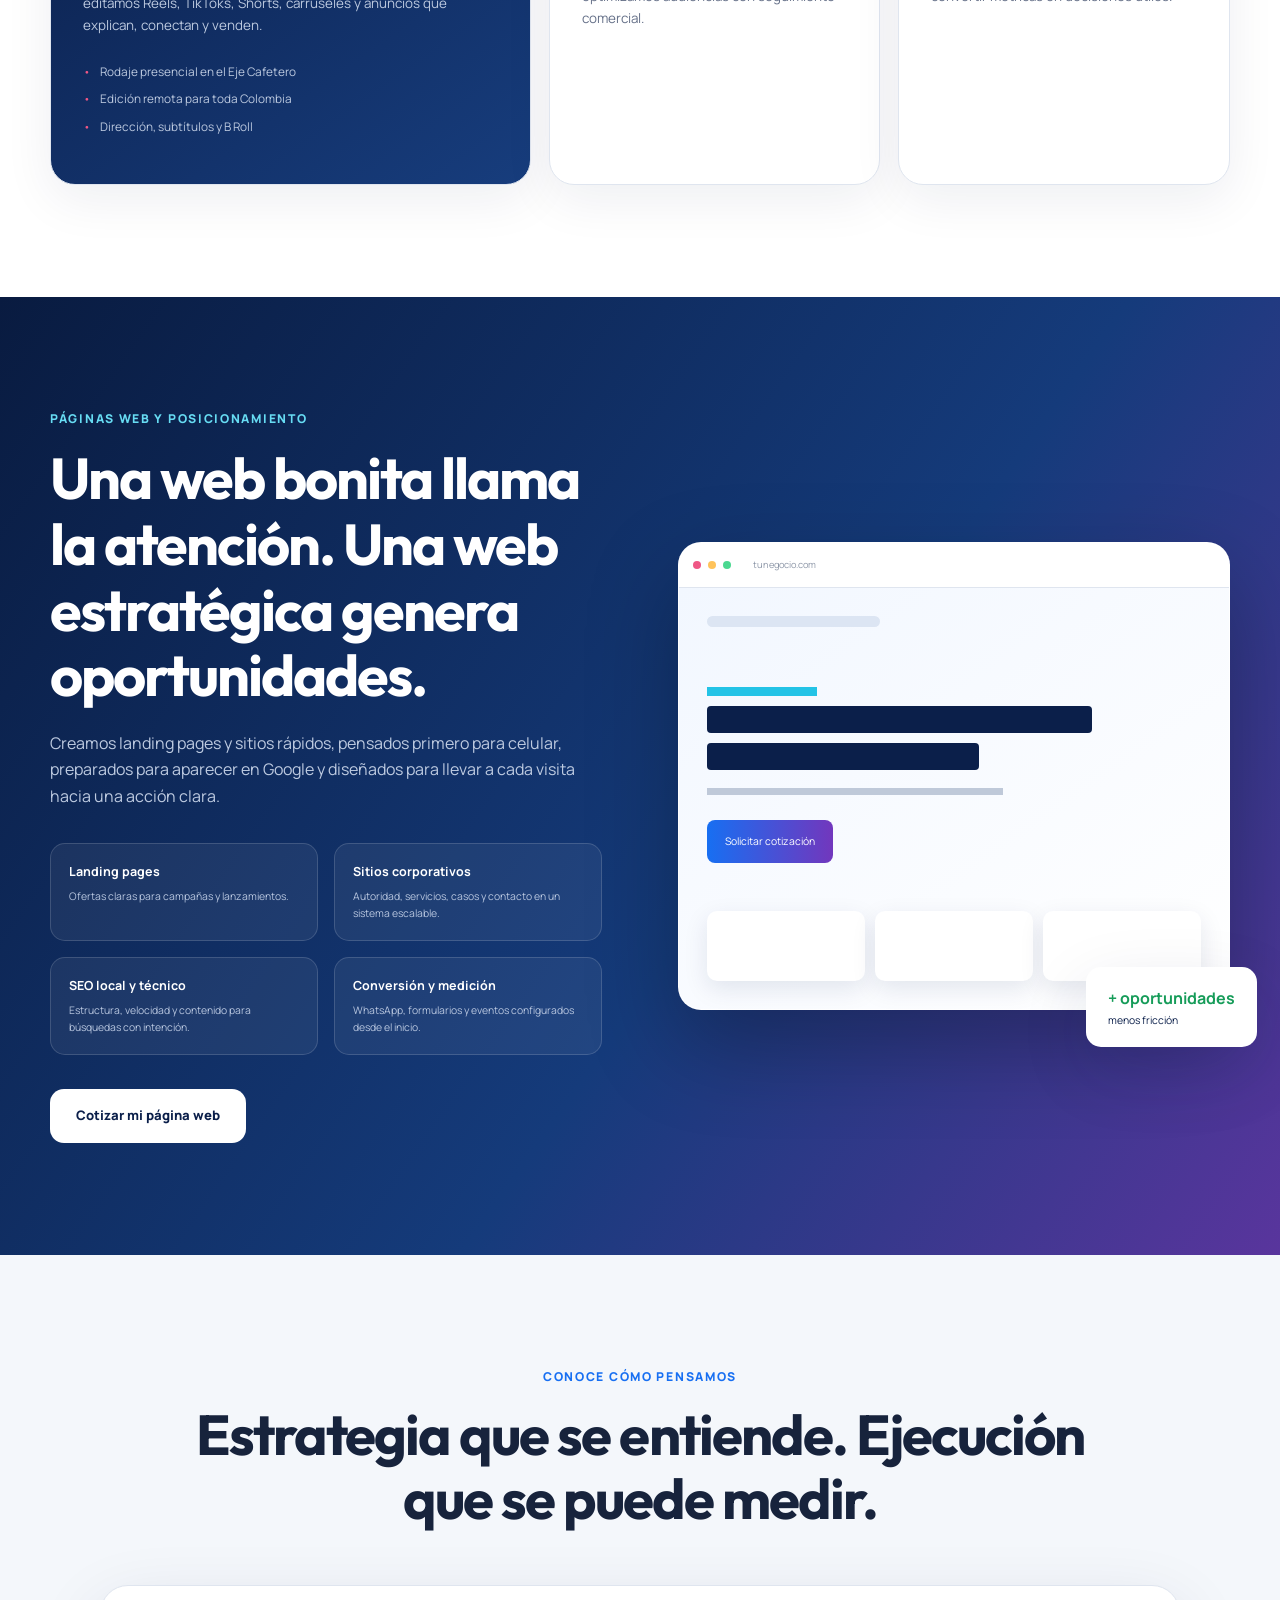
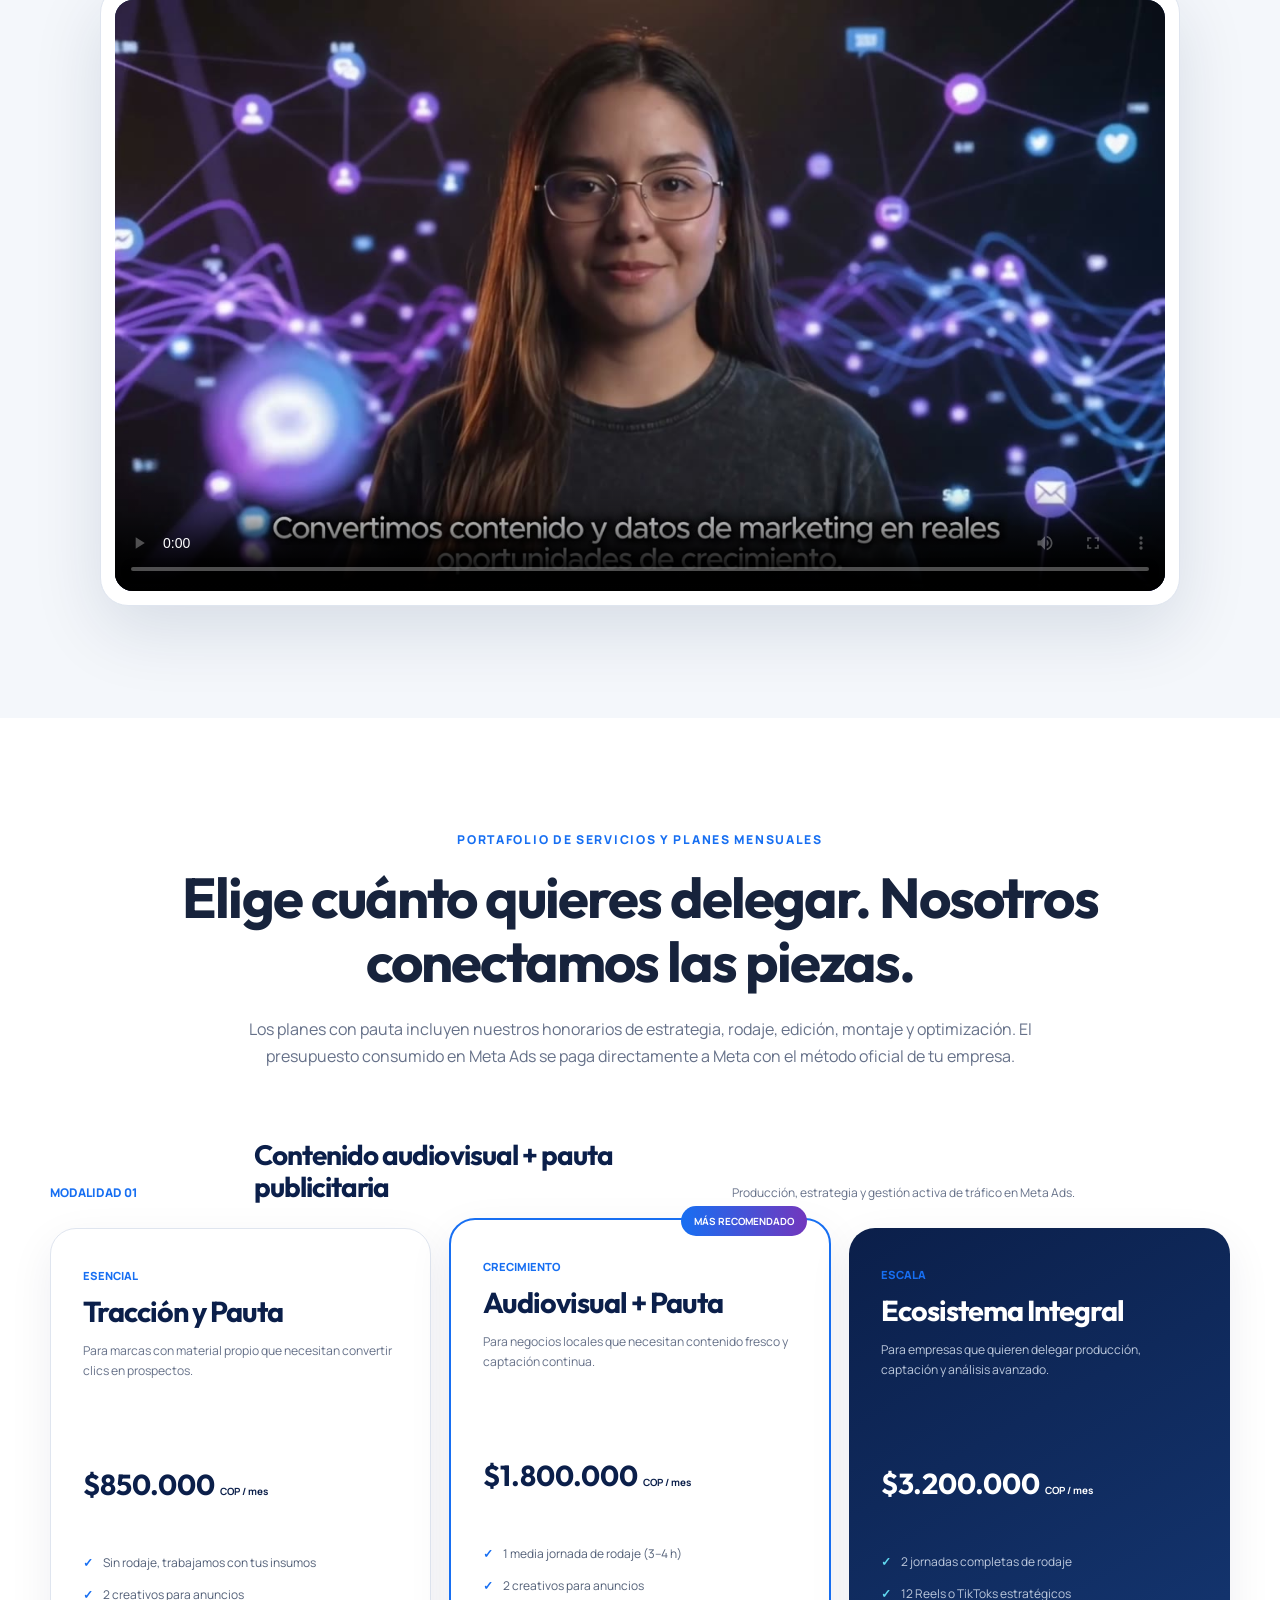
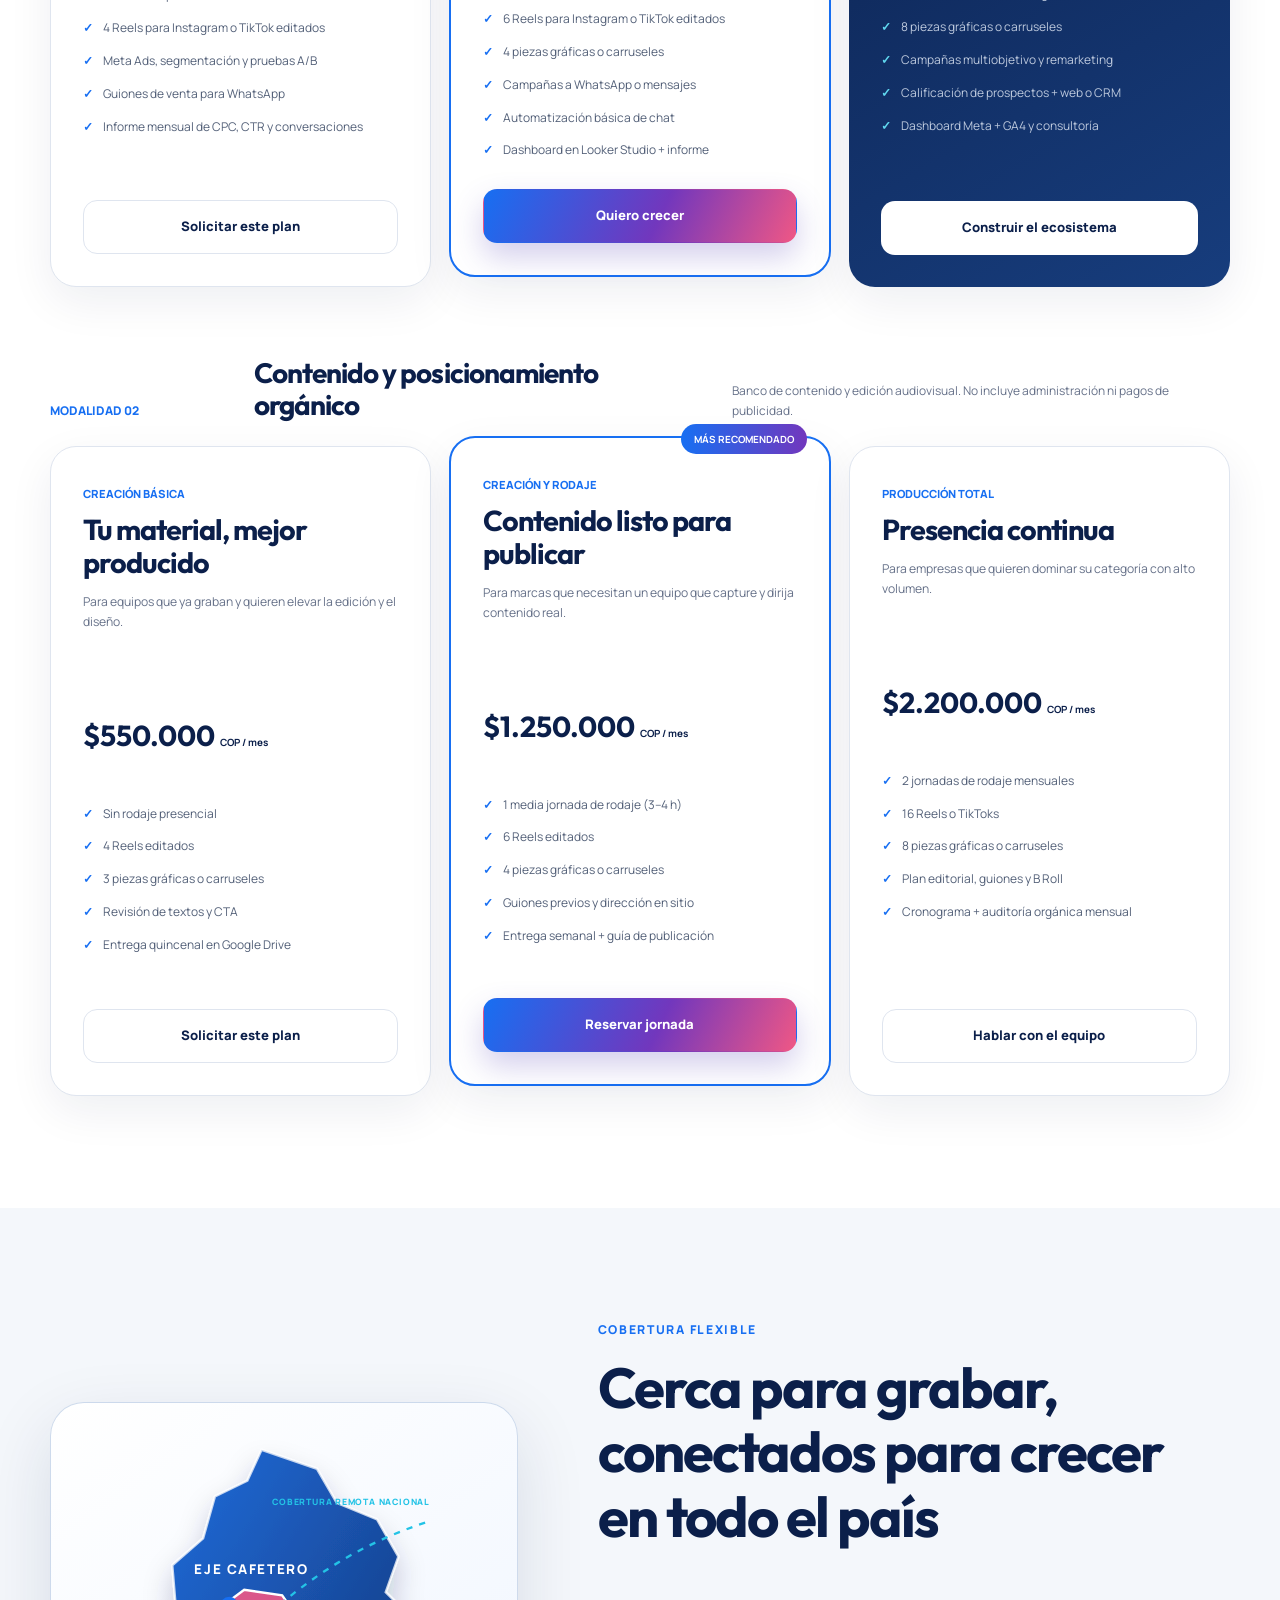
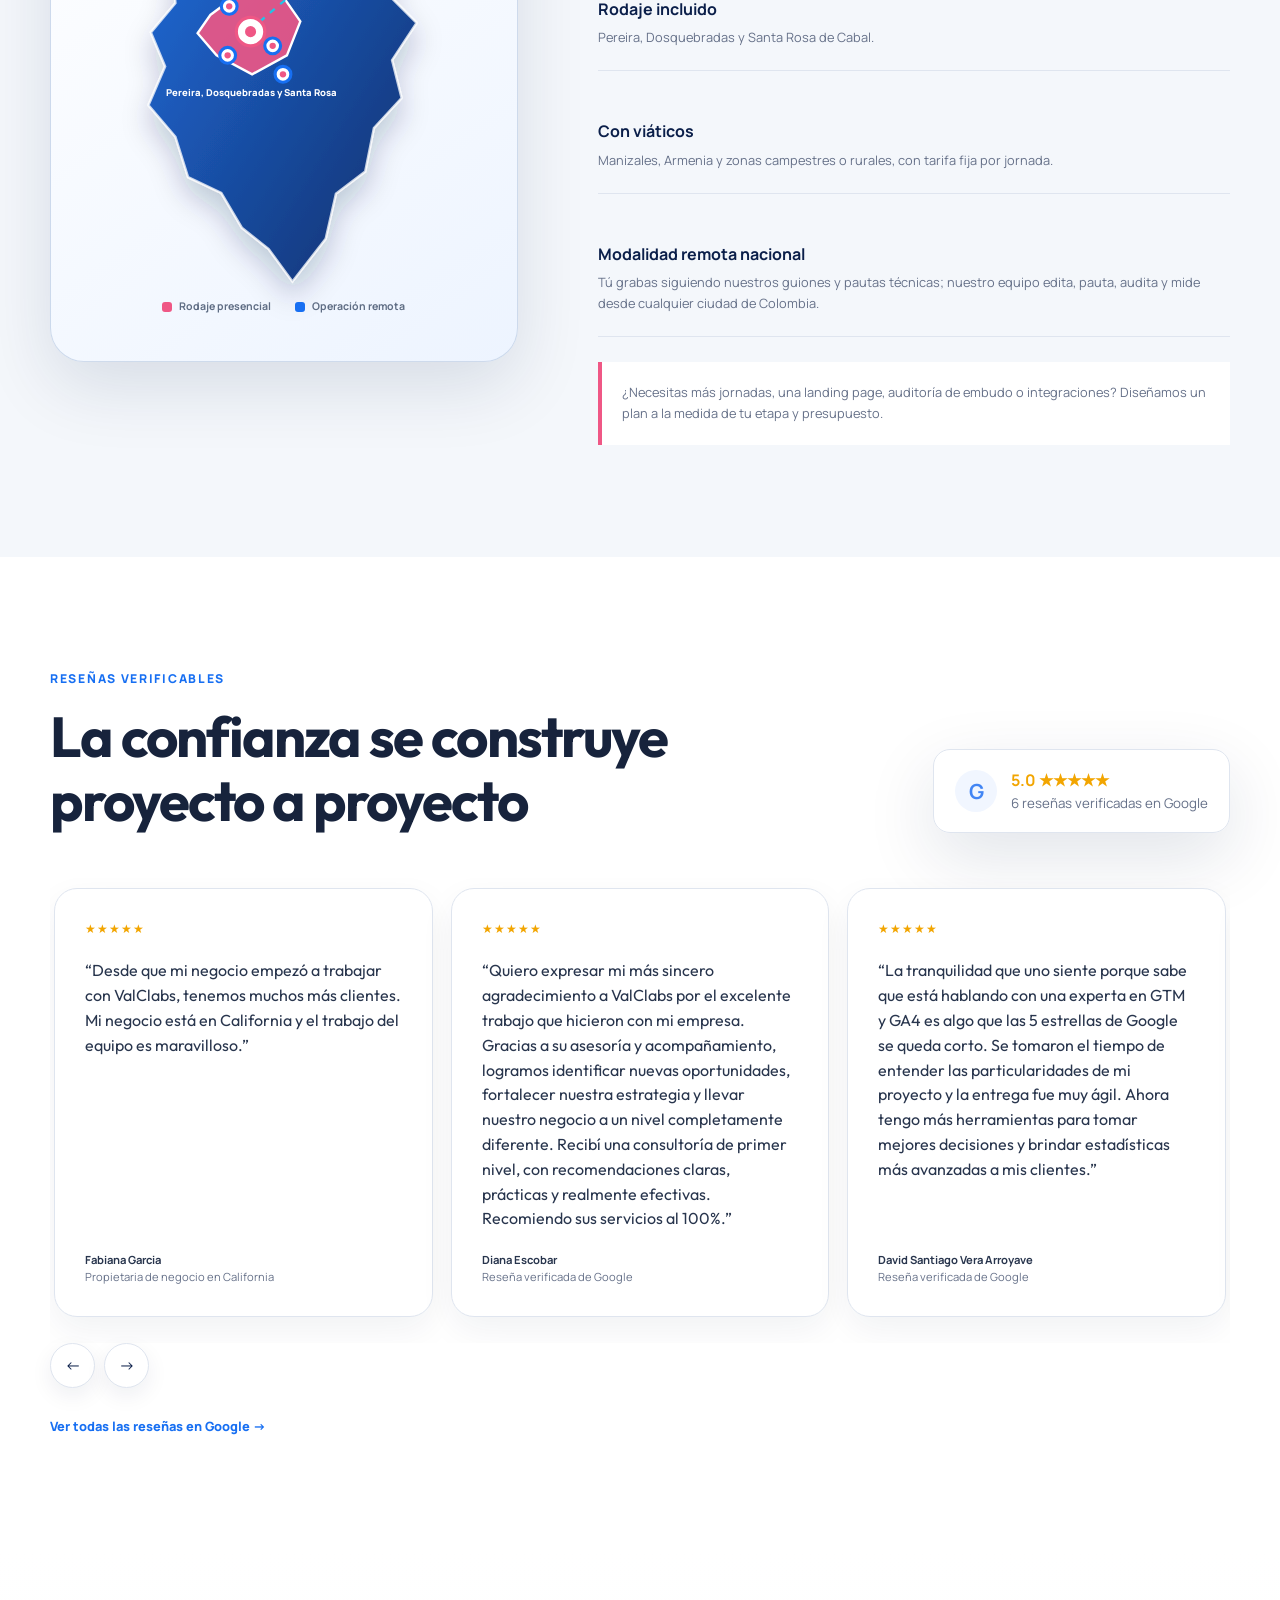
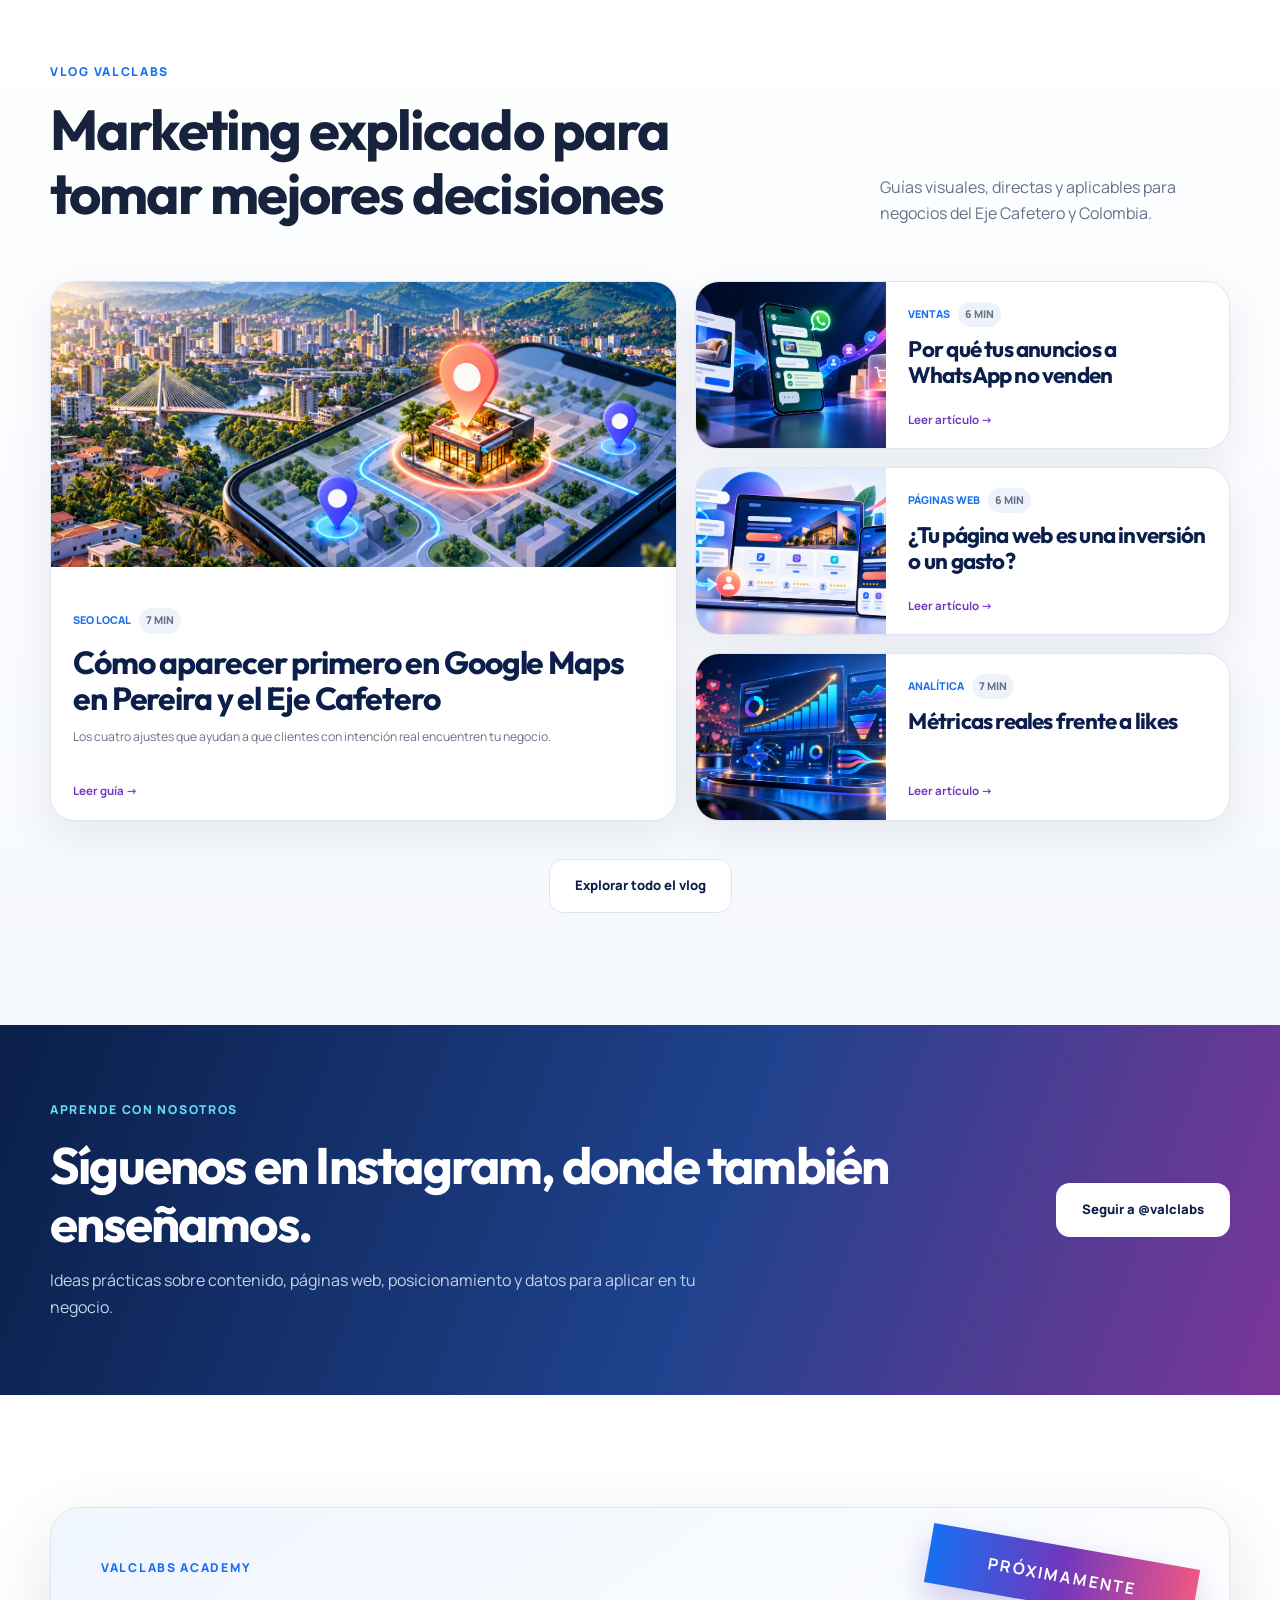
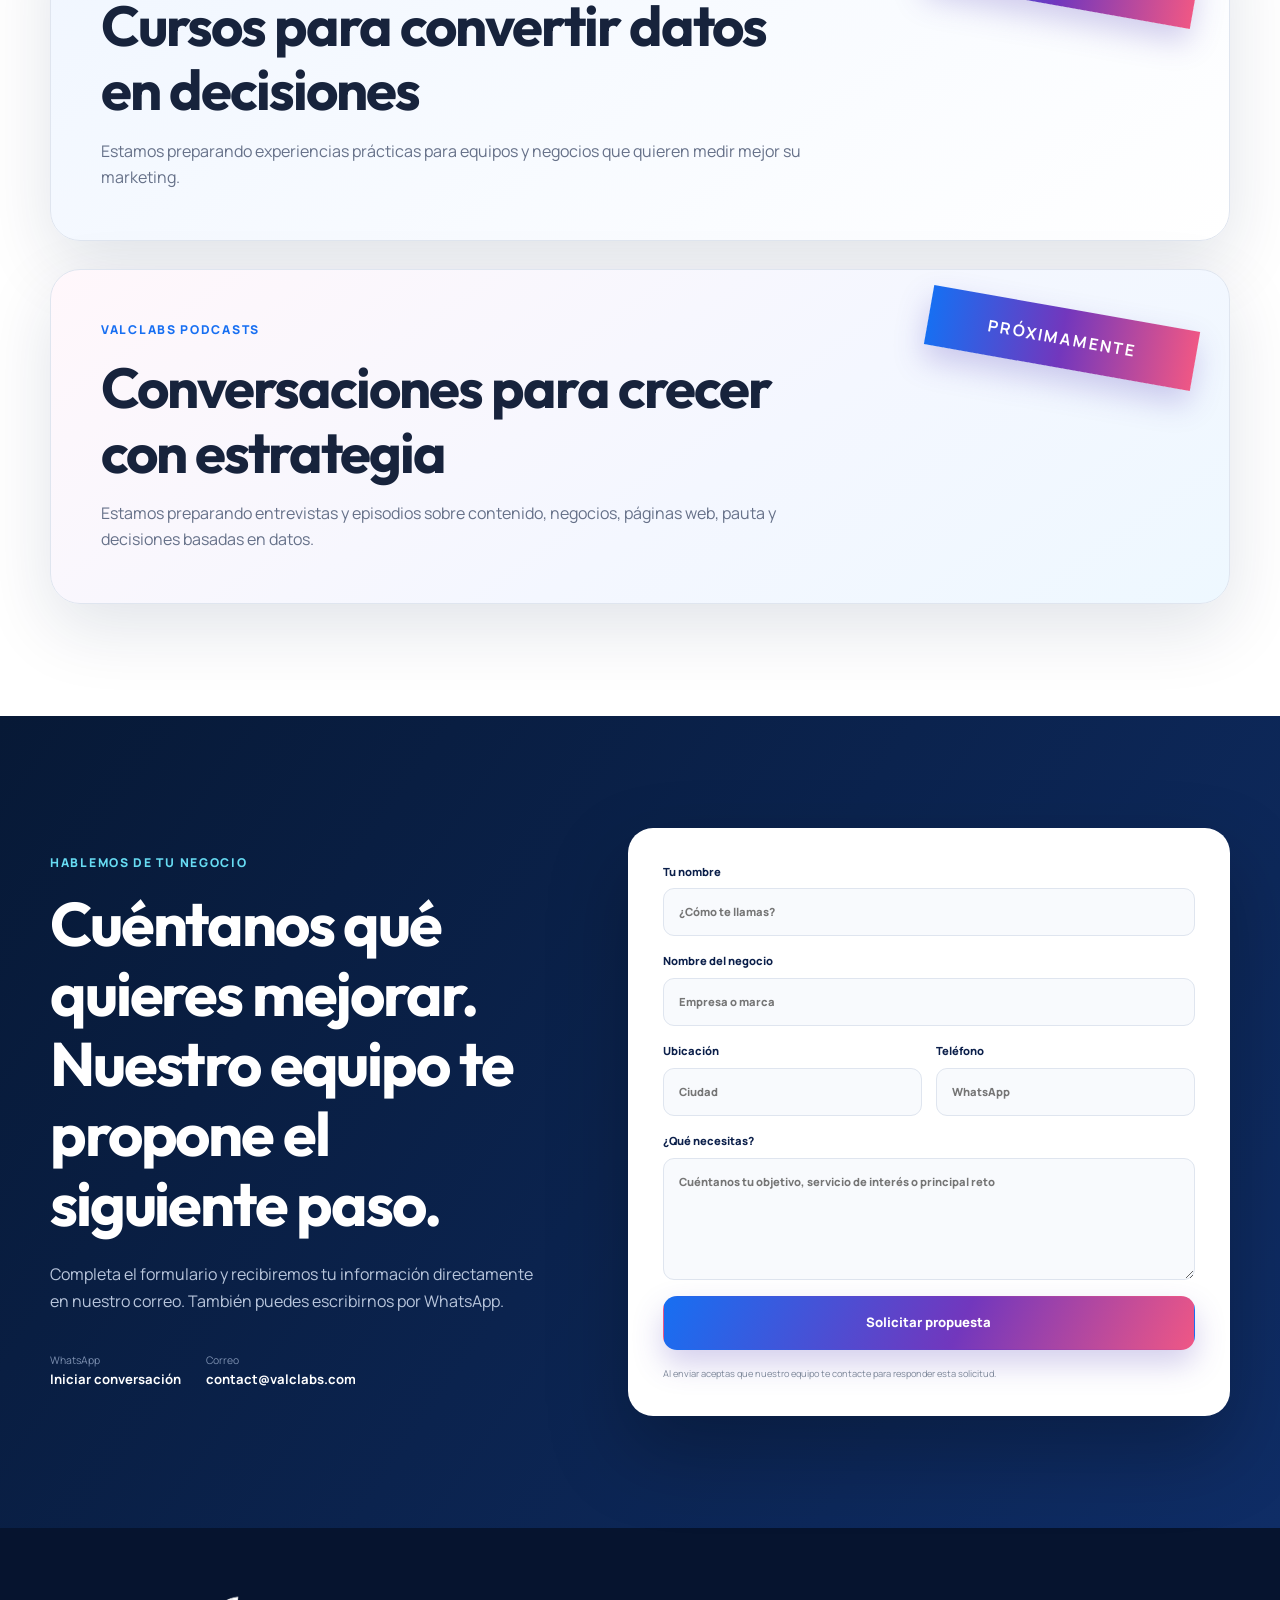
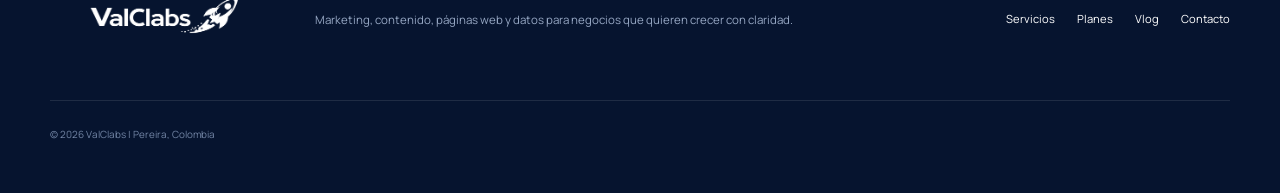
==== commit f450cf25: "Update service plan deliverables" ====
--- a/index.html
+++ b/index.html
@@ -373,8 +373,8 @@
                 <strong class="price">$850.000 <small>COP / mes</small></strong>
                 <ul>
                   <li>Sin rodaje, trabajamos con tus insumos</li>
-                  <li>4 artes para conversión</li>
-                  <li>2 reediciones verticales</li>
+                  <li>2 creativos para anuncios</li>
+                  <li>4 Reels para Instagram o TikTok editados</li>
                   <li>Meta Ads, segmentación y pruebas A/B</li>
                   <li>Guiones de venta para WhatsApp</li>
                   <li>Informe mensual de CPC, CTR y conversaciones</li>
@@ -398,8 +398,9 @@
                 >
                 <ul>
                   <li>1 media jornada de rodaje (3–4 h)</li>
-                  <li>6 Reels o TikToks de venta</li>
-                  <li>6 piezas gráficas o carruseles</li>
+                  <li>2 creativos para anuncios</li>
+                  <li>6 Reels para Instagram o TikTok editados</li>
+                  <li>4 piezas gráficas o carruseles</li>
                   <li>Campañas a WhatsApp o mensajes</li>
                   <li>Automatización básica de chat</li>
                   <li>Dashboard en Looker Studio + informe</li>
@@ -456,8 +457,8 @@
                 <strong class="price">$550.000 <small>COP / mes</small></strong>
                 <ul>
                   <li>Sin rodaje presencial</li>
-                  <li>4 videos cortos editados</li>
-                  <li>4 piezas gráficas o carruseles</li>
+                  <li>4 Reels editados</li>
+                  <li>3 piezas gráficas o carruseles</li>
                   <li>Revisión de textos y CTA</li>
                   <li>Entrega quincenal en Google Drive</li>
                 </ul>
@@ -480,7 +481,7 @@
                 >
                 <ul>
                   <li>1 media jornada de rodaje (3–4 h)</li>
-                  <li>8 Reels o TikToks editados</li>
+                  <li>6 Reels editados</li>
                   <li>4 piezas gráficas o carruseles</li>
                   <li>Guiones previos y dirección en sitio</li>
                   <li>Entrega semanal + guía de publicación</li>
--- a/styles.css
+++ b/styles.css
@@ -1114,12 +1114,13 @@
 }
 .coming-soon {
   position: absolute;
-  top: 42px;
-  right: -72px;
-  width: 330px;
-  padding: 17px 35px;
+  top: 38px;
+  right: 32px;
+  width: 270px;
+  padding: 17px 28px;
   transform: rotate(10deg);
   text-align: center;
+  white-space: nowrap;
   color: #fff;
   background: linear-gradient(90deg, var(--blue), var(--violet), var(--coral));
   letter-spacing: 0.14em;
@@ -1608,9 +1609,9 @@
   .coming-soon {
     top: auto;
     bottom: 32px;
-    right: -74px;
-    width: 310px;
-    padding: 14px 30px;
+    right: 24px;
+    width: 280px;
+    padding: 14px 26px;
     transform: rotate(-8deg);
   }
   .footer-grid {
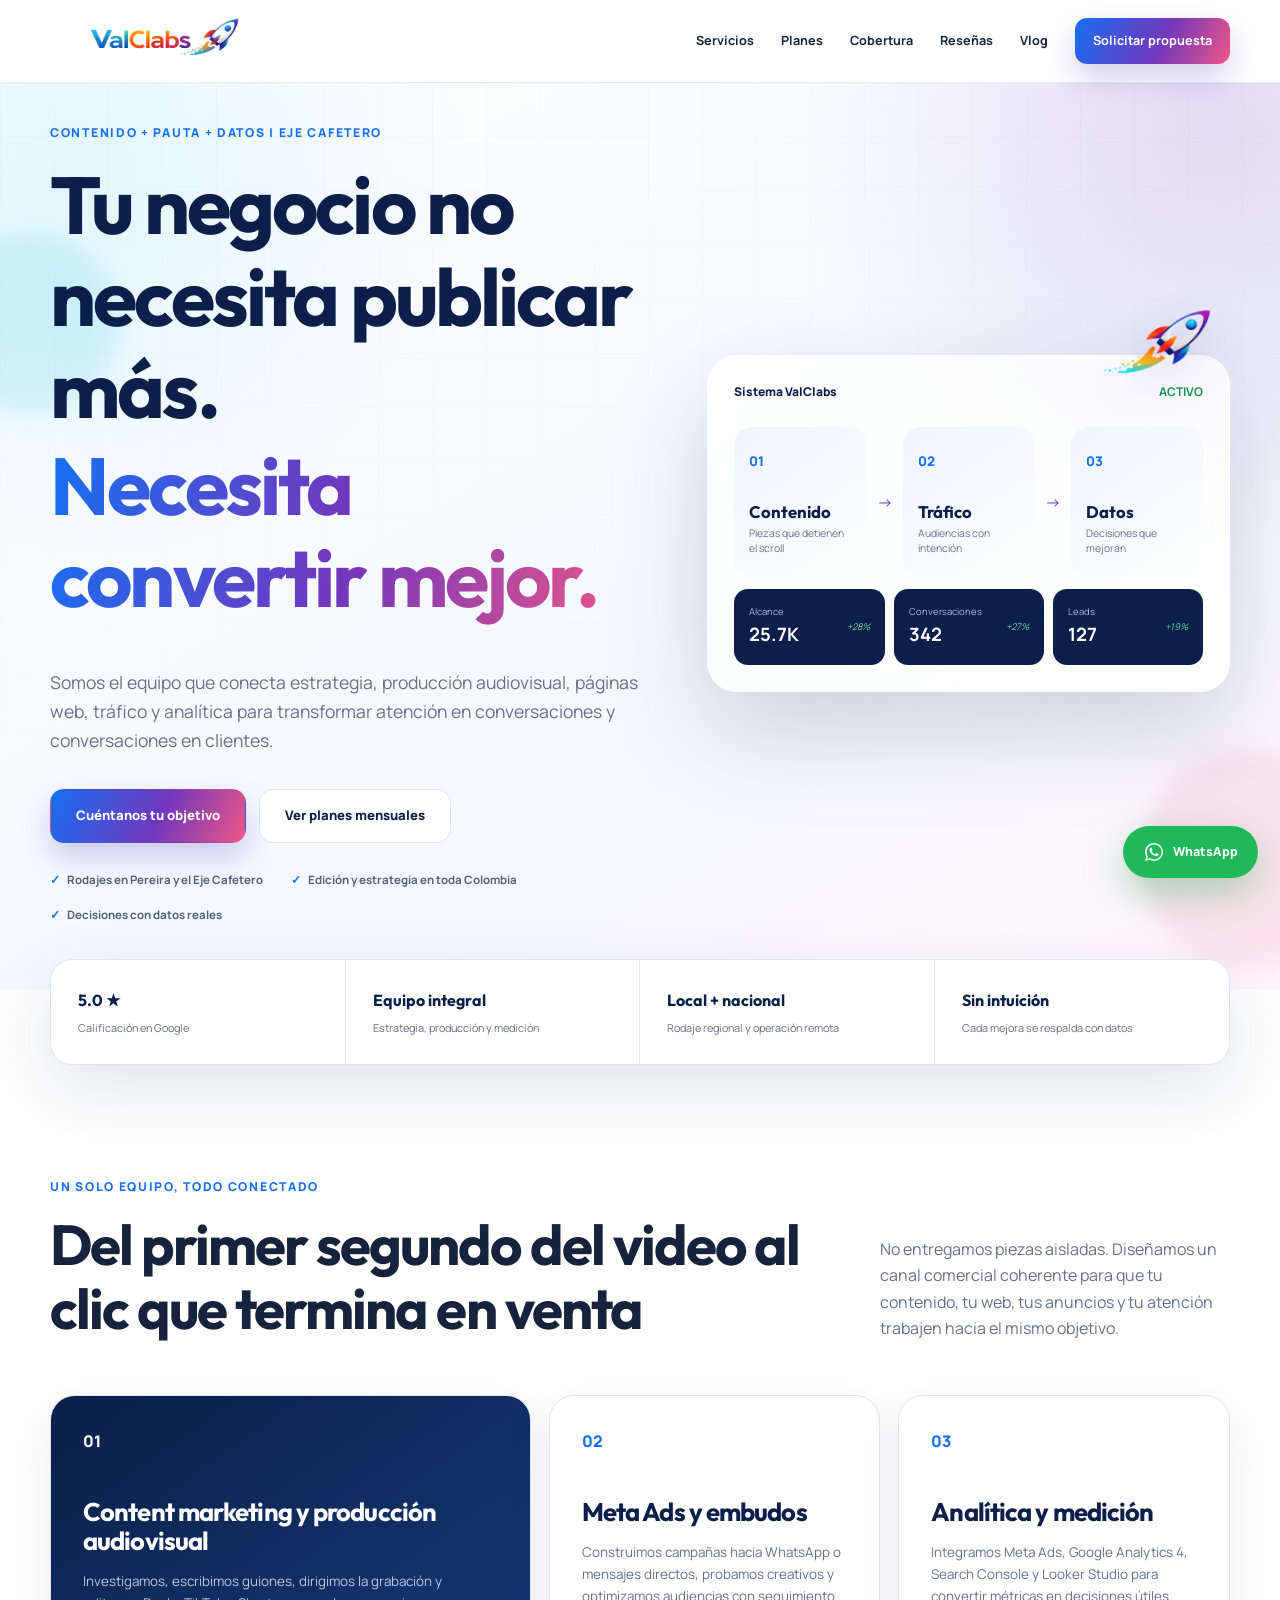
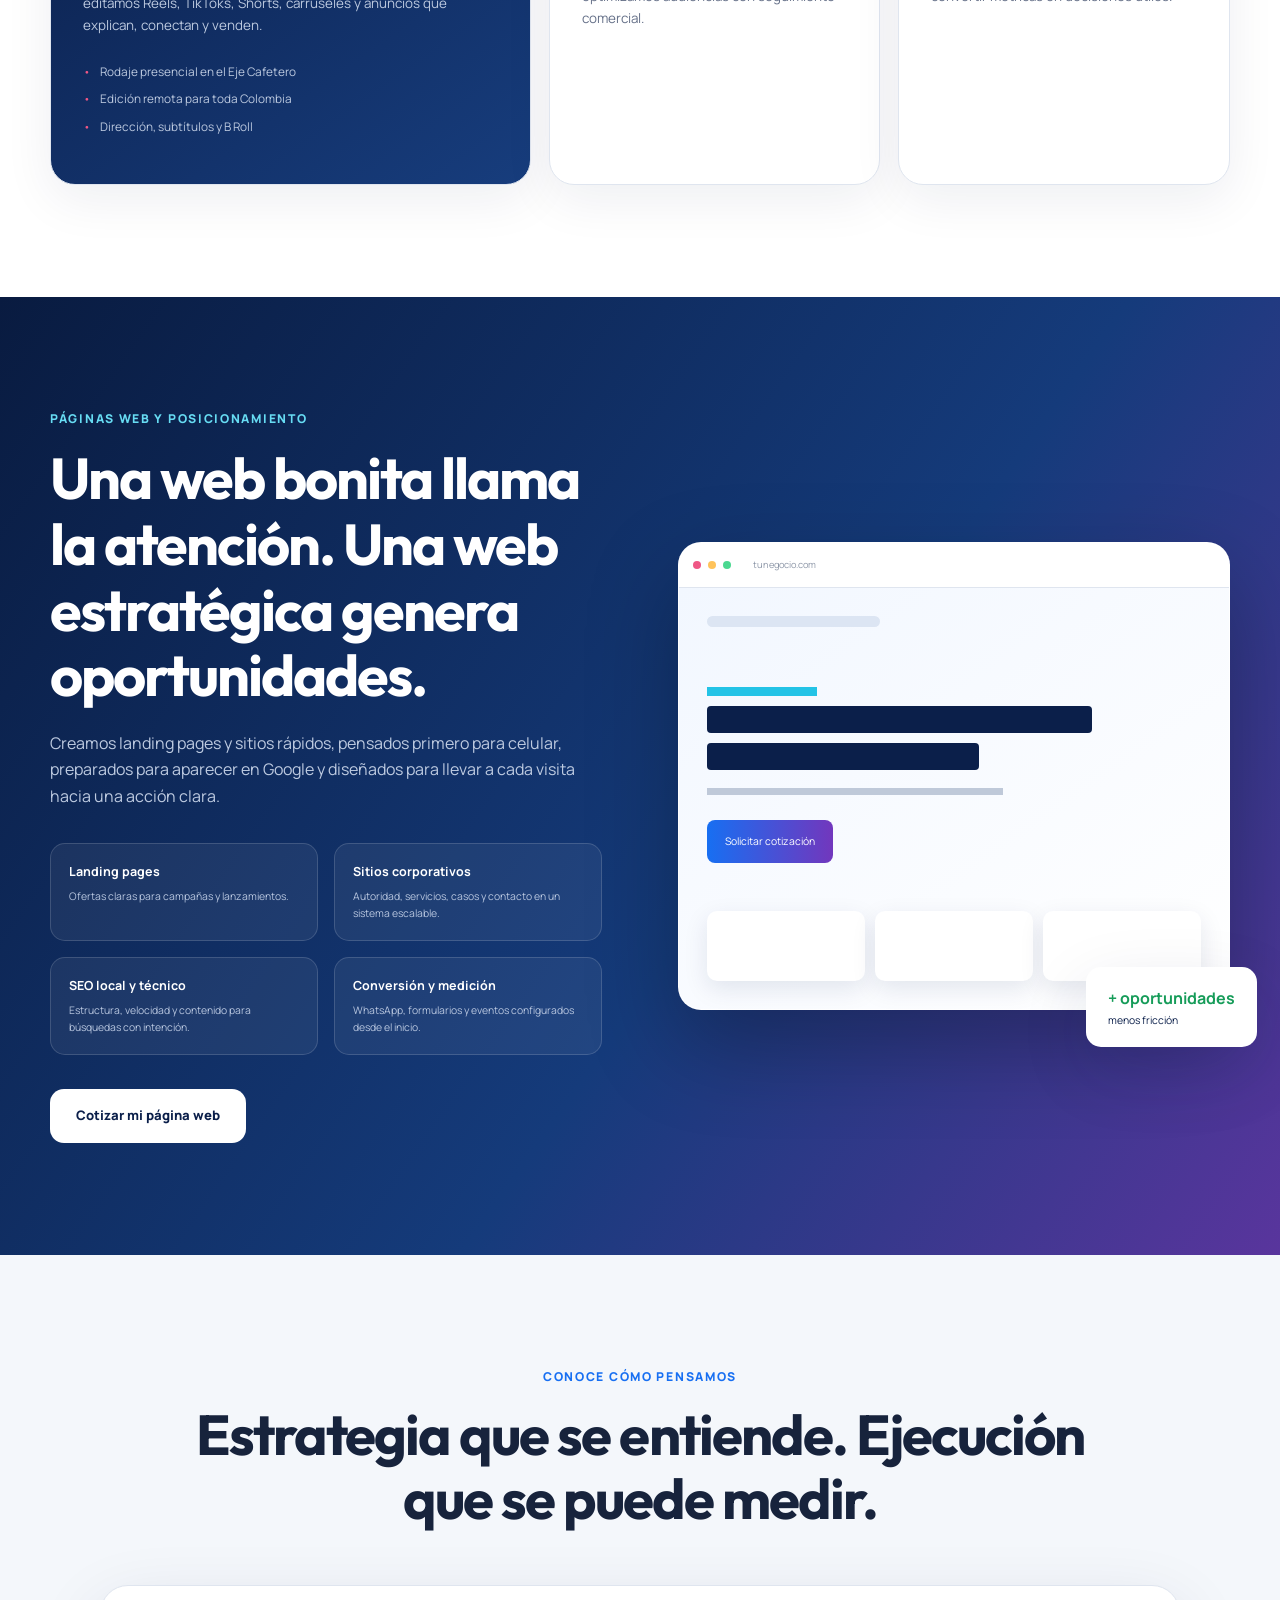
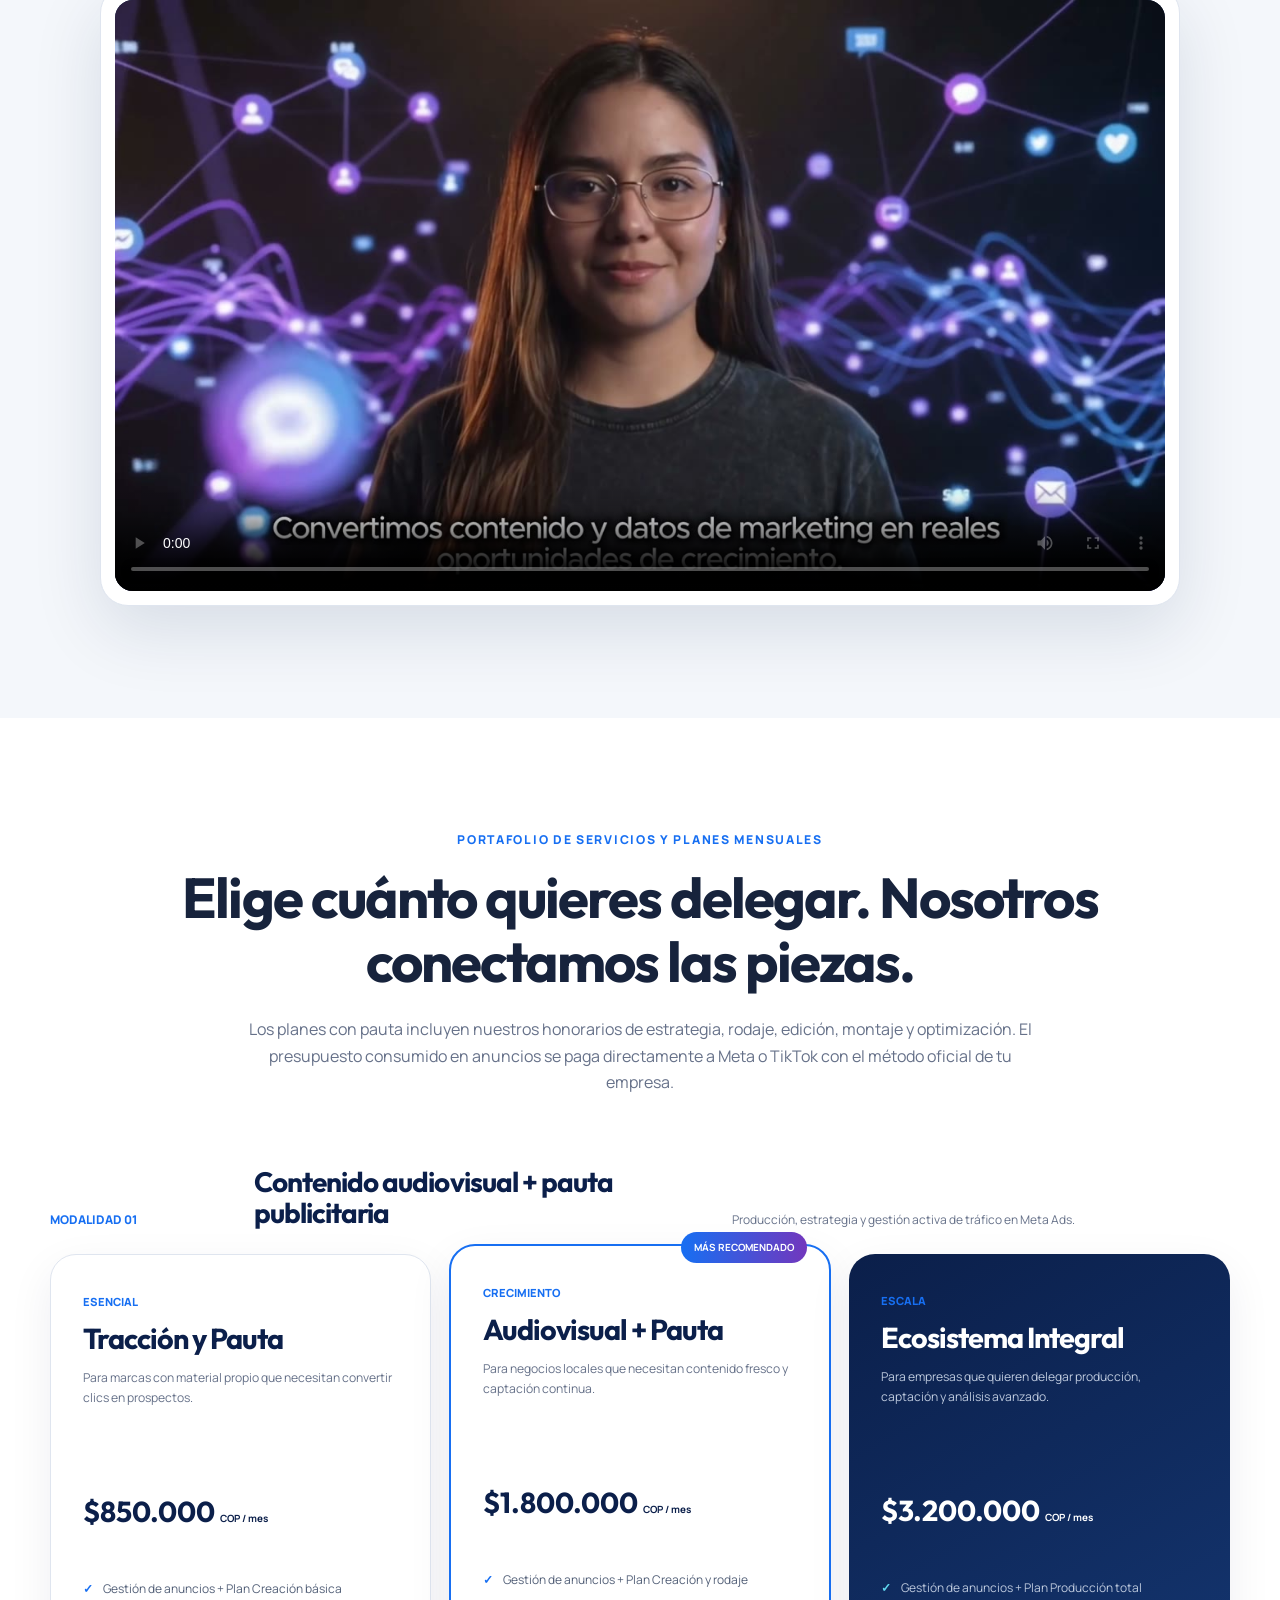
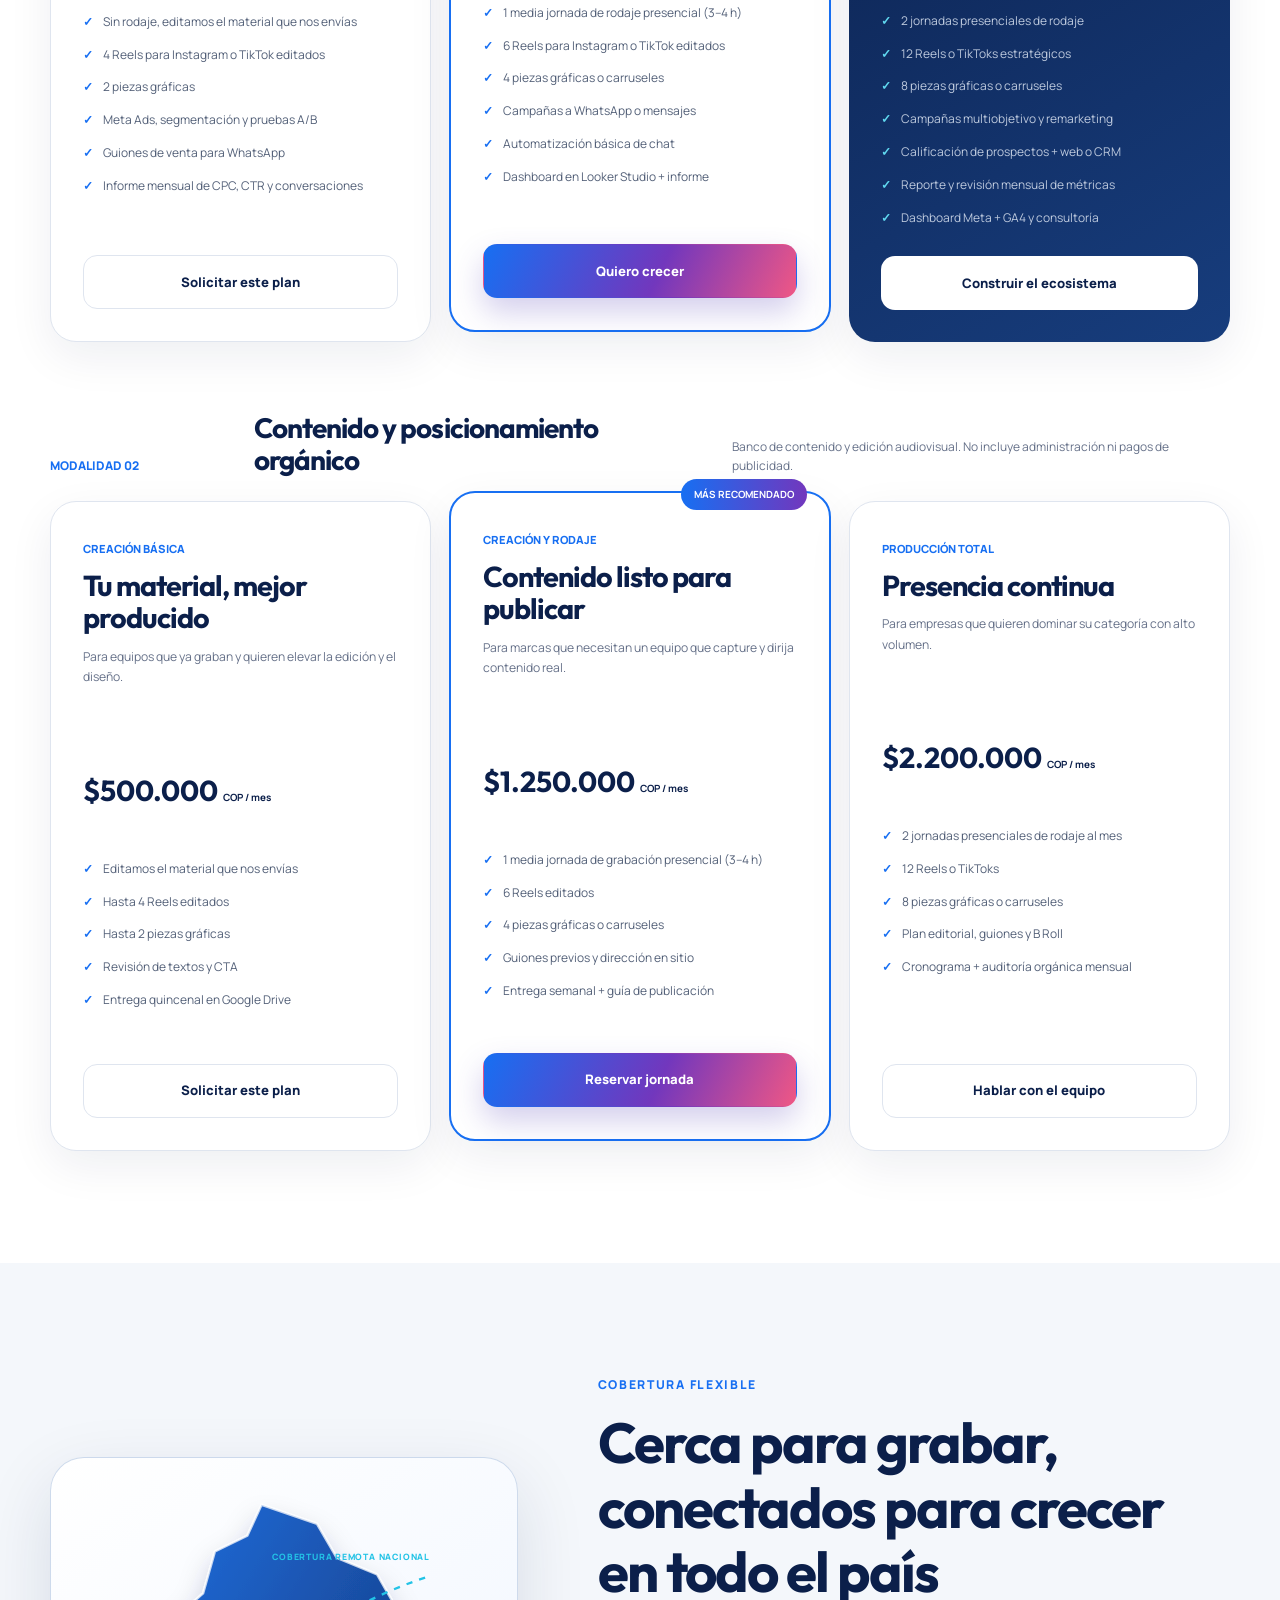
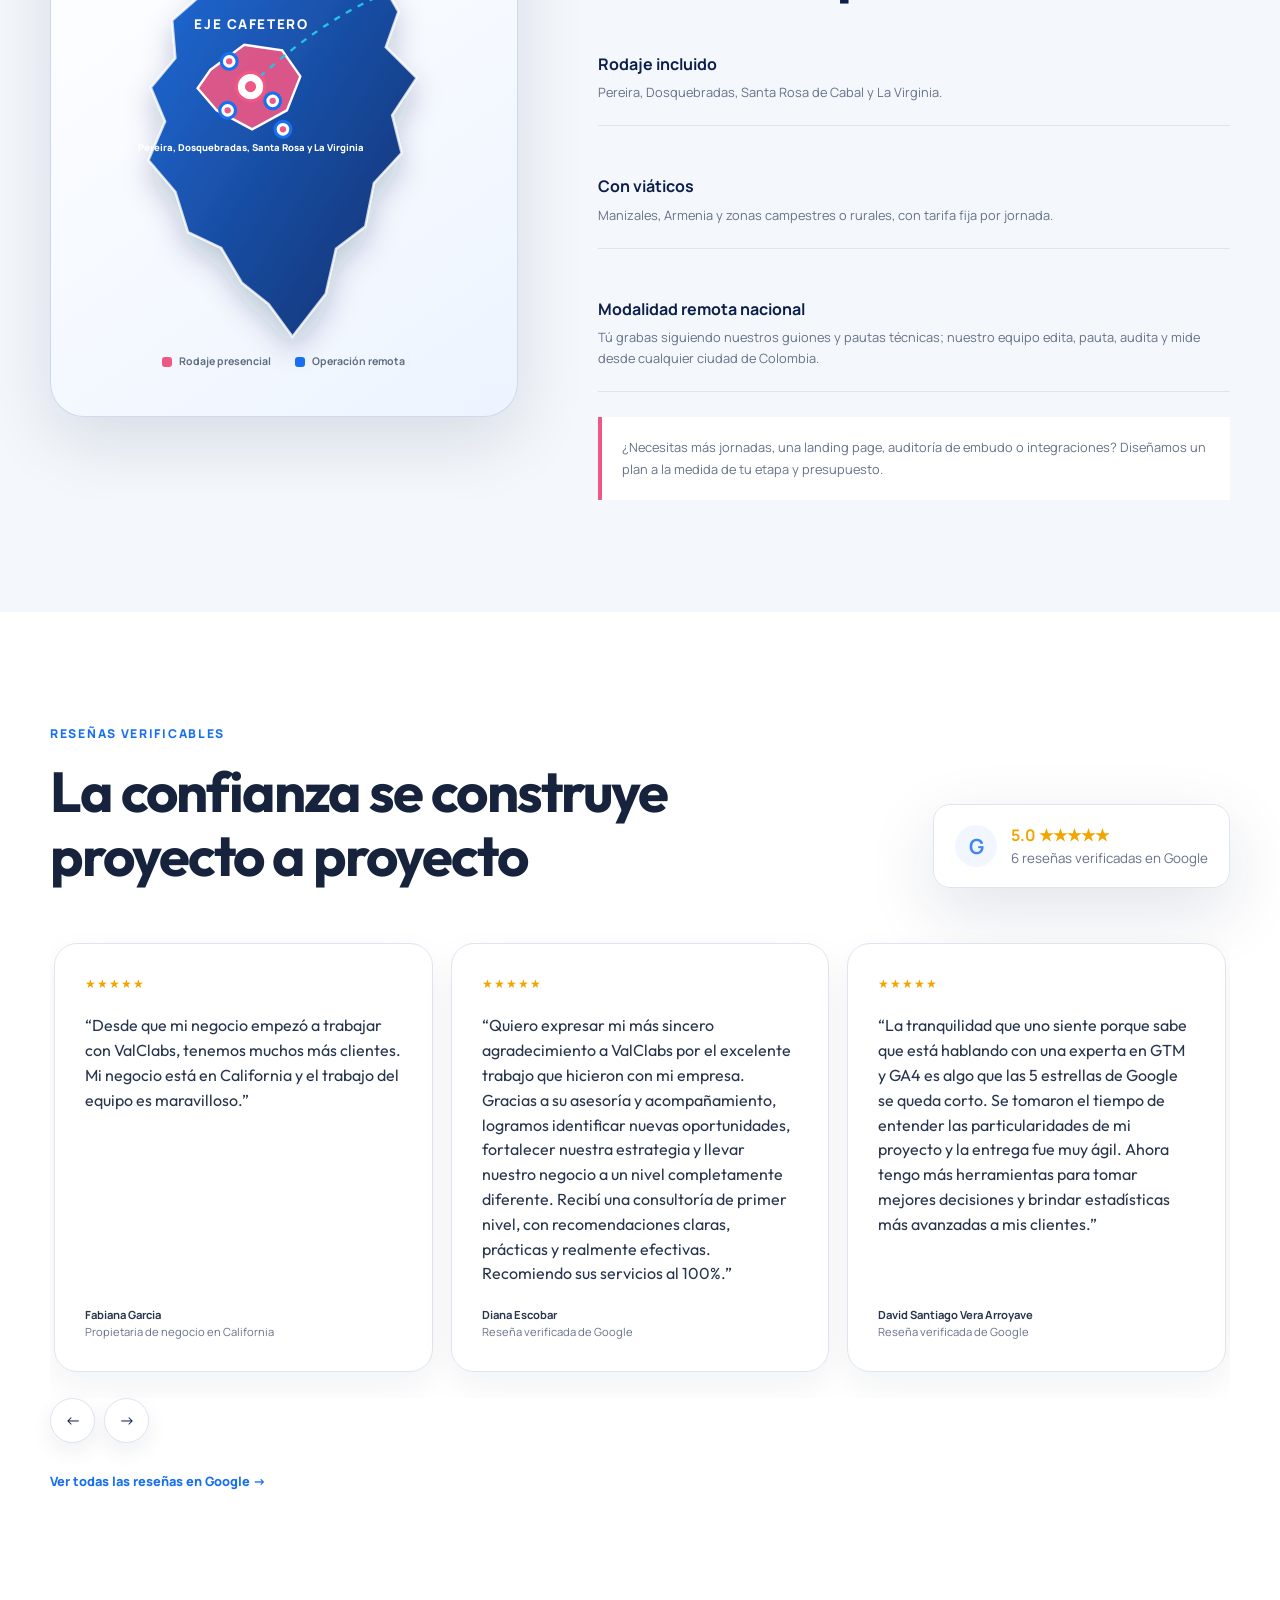
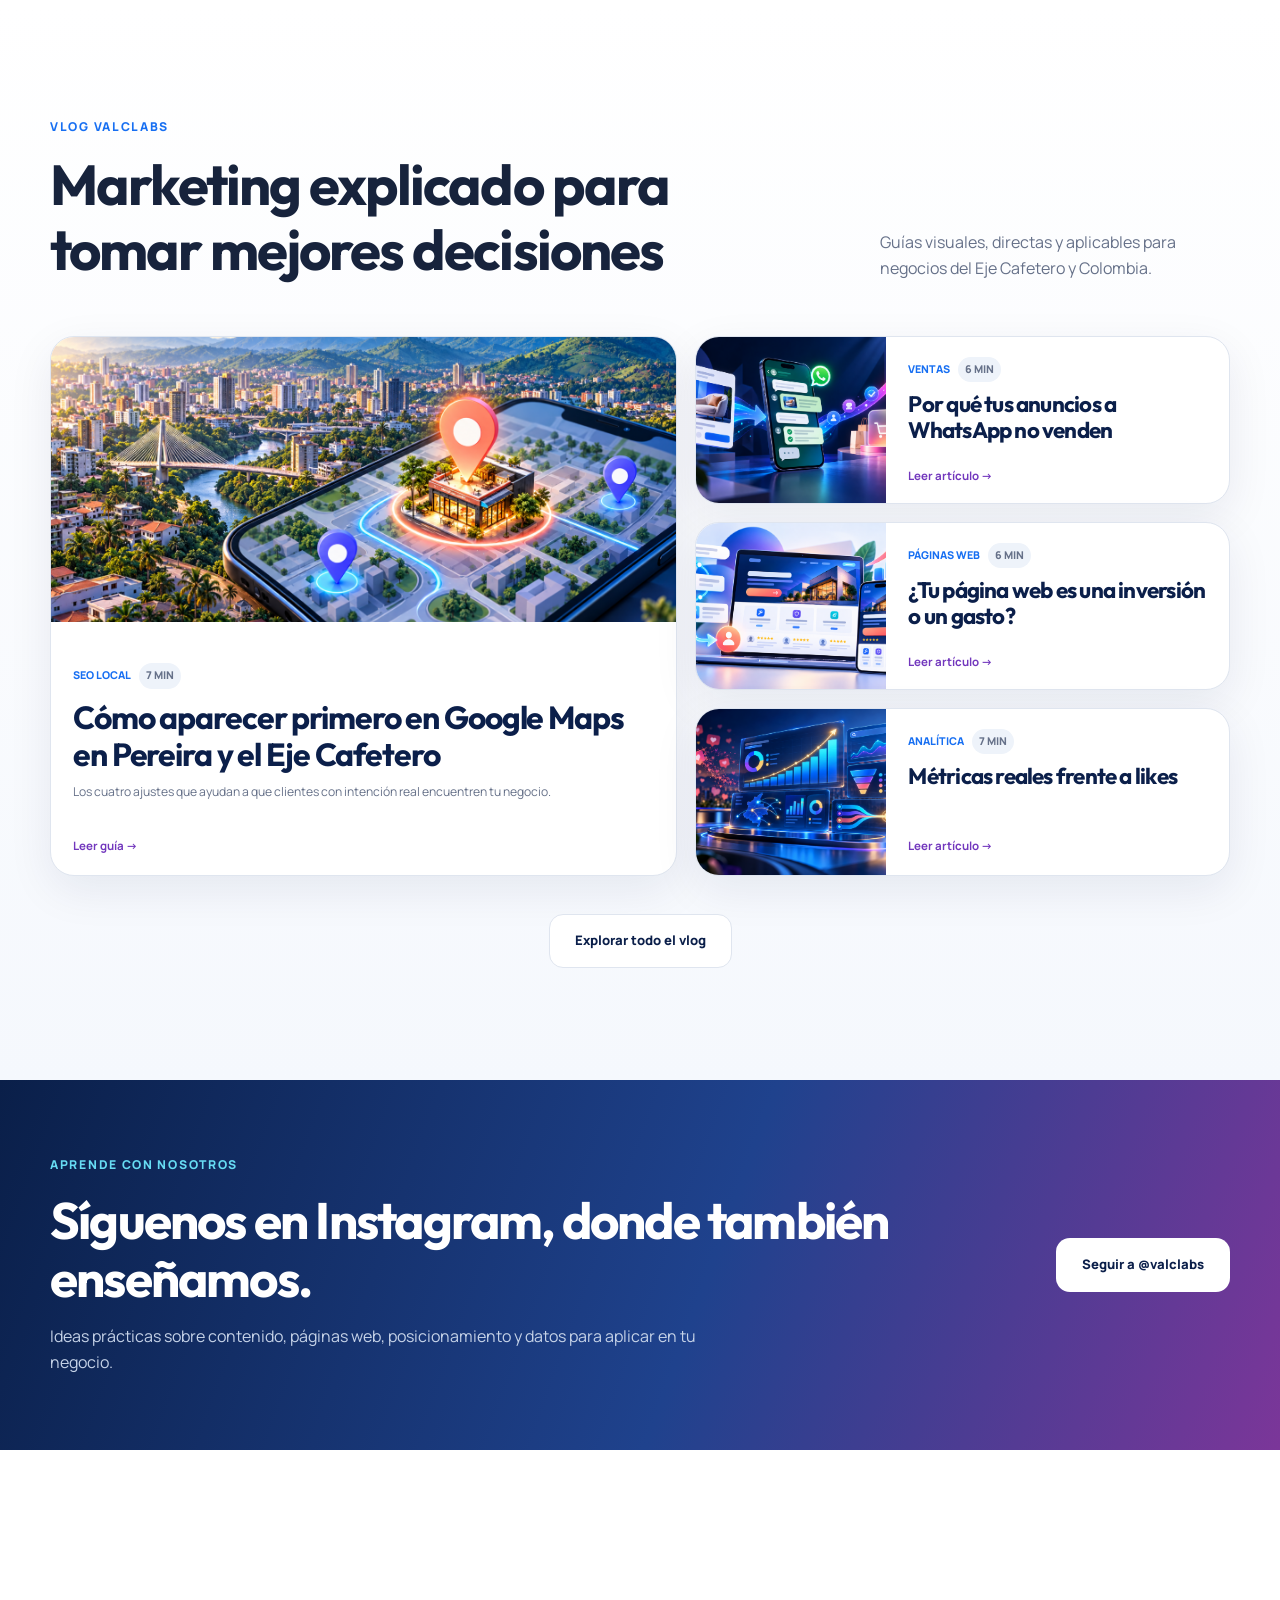
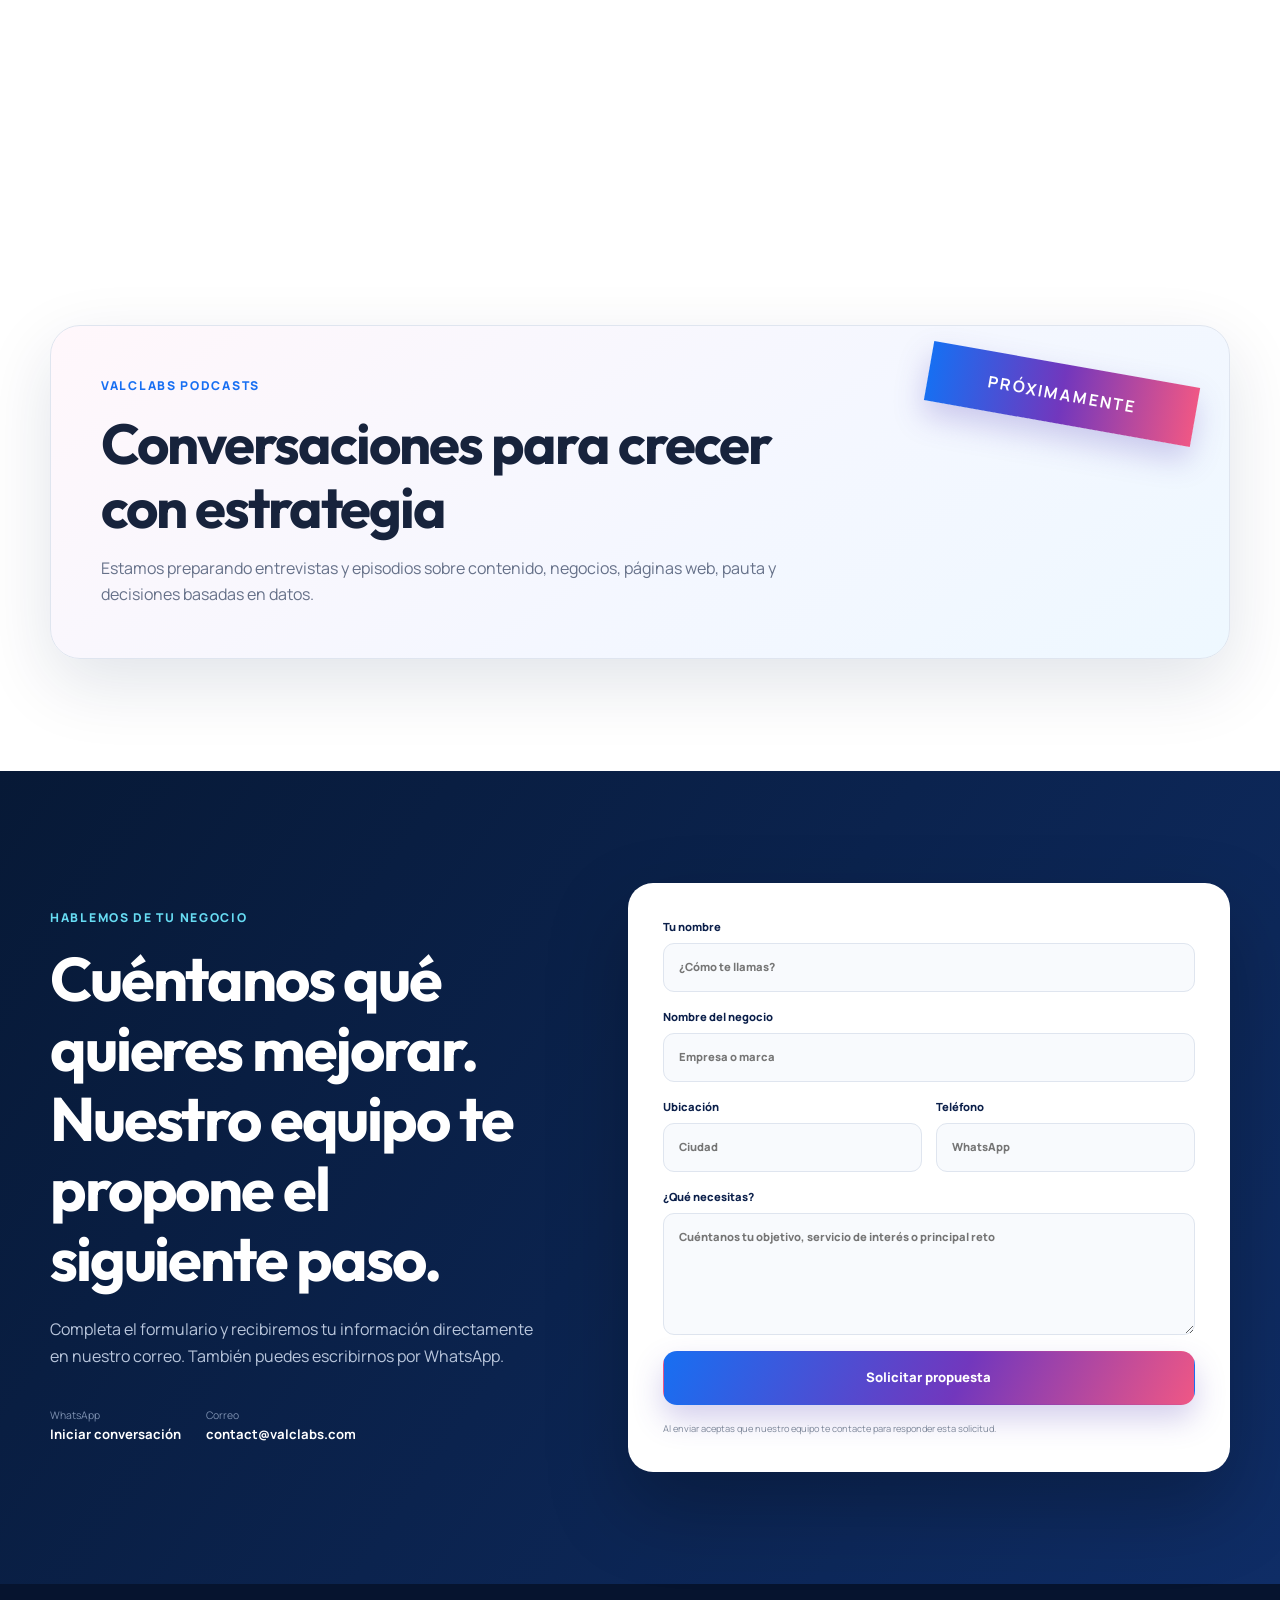
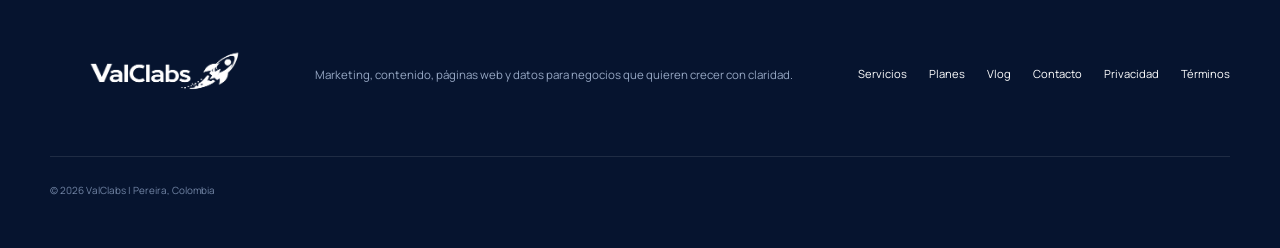
==== commit 89f744ef: "Actualizar planes según carrusel, ícono de WhatsApp en móvil y páginas de privacidad y términos Co-A" ====
--- a/index.html
+++ b/index.html
@@ -33,7 +33,7 @@
       href="https://fonts.googleapis.com/css2?family=Manrope:wght@400;500;600;700;800&family=Outfit:wght@500;600;700;800&display=swap"
       rel="stylesheet"
     />
-    <link rel="stylesheet" href="styles.css?v=20261022" />
+    <link rel="stylesheet" href="styles.css?v=20261112" />
     <script
       async
       src="https://www.googletagmanager.com/gtag/js?id=G-0WWHGM7696"
@@ -62,6 +62,7 @@
               "Pereira",
               "Dosquebradas",
               "Santa Rosa de Cabal",
+              "La Virginia",
               "Manizales",
               "Armenia",
               "Colombia"
@@ -348,8 +349,8 @@
             <p>
               Los planes con pauta incluyen nuestros honorarios de estrategia,
               rodaje, edición, montaje y optimización. El presupuesto consumido
-              en Meta Ads se paga directamente a Meta con el método oficial de
-              tu empresa.
+              en anuncios se paga directamente a Meta o TikTok con el método
+              oficial de tu empresa.
             </p>
           </div>
           <div class="pricing-block">
@@ -372,9 +373,10 @@
                 </div>
                 <strong class="price">$850.000 <small>COP / mes</small></strong>
                 <ul>
-                  <li>Sin rodaje, trabajamos con tus insumos</li>
-                  <li>2 creativos para anuncios</li>
+                  <li>Gestión de anuncios + Plan Creación básica</li>
+                  <li>Sin rodaje, editamos el material que nos envías</li>
                   <li>4 Reels para Instagram o TikTok editados</li>
+                  <li>2 piezas gráficas</li>
                   <li>Meta Ads, segmentación y pruebas A/B</li>
                   <li>Guiones de venta para WhatsApp</li>
                   <li>Informe mensual de CPC, CTR y conversaciones</li>
@@ -397,8 +399,8 @@
                   >$1.800.000 <small>COP / mes</small></strong
                 >
                 <ul>
-                  <li>1 media jornada de rodaje (3–4 h)</li>
-                  <li>2 creativos para anuncios</li>
+                  <li>Gestión de anuncios + Plan Creación y rodaje</li>
+                  <li>1 media jornada de rodaje presencial (3–4 h)</li>
                   <li>6 Reels para Instagram o TikTok editados</li>
                   <li>4 piezas gráficas o carruseles</li>
                   <li>Campañas a WhatsApp o mensajes</li>
@@ -422,11 +424,13 @@
                   >$3.200.000 <small>COP / mes</small></strong
                 >
                 <ul>
-                  <li>2 jornadas completas de rodaje</li>
+                  <li>Gestión de anuncios + Plan Producción total</li>
+                  <li>2 jornadas presenciales de rodaje</li>
                   <li>12 Reels o TikToks estratégicos</li>
                   <li>8 piezas gráficas o carruseles</li>
                   <li>Campañas multiobjetivo y remarketing</li>
                   <li>Calificación de prospectos + web o CRM</li>
+                  <li>Reporte y revisión mensual de métricas</li>
                   <li>Dashboard Meta + GA4 y consultoría</li>
                 </ul>
                 <a href="#contacto" class="button button-white"
@@ -454,11 +458,11 @@
                     diseño.
                   </p>
                 </div>
-                <strong class="price">$550.000 <small>COP / mes</small></strong>
+                <strong class="price">$500.000 <small>COP / mes</small></strong>
                 <ul>
-                  <li>Sin rodaje presencial</li>
-                  <li>4 Reels editados</li>
-                  <li>3 piezas gráficas o carruseles</li>
+                  <li>Editamos el material que nos envías</li>
+                  <li>Hasta 4 Reels editados</li>
+                  <li>Hasta 2 piezas gráficas</li>
                   <li>Revisión de textos y CTA</li>
                   <li>Entrega quincenal en Google Drive</li>
                 </ul>
@@ -480,7 +484,7 @@
                   >$1.250.000 <small>COP / mes</small></strong
                 >
                 <ul>
-                  <li>1 media jornada de rodaje (3–4 h)</li>
+                  <li>1 media jornada de grabación presencial (3–4 h)</li>
                   <li>6 Reels editados</li>
                   <li>4 piezas gráficas o carruseles</li>
                   <li>Guiones previos y dirección en sitio</li>
@@ -503,8 +507,8 @@
                   >$2.200.000 <small>COP / mes</small></strong
                 >
                 <ul>
-                  <li>2 jornadas de rodaje mensuales</li>
-                  <li>16 Reels o TikToks</li>
+                  <li>2 jornadas presenciales de rodaje al mes</li>
+                  <li>12 Reels o TikToks</li>
                   <li>8 piezas gráficas o carruseles</li>
                   <li>Plan editorial, guiones y B Roll</li>
                   <li>Cronograma + auditoría orgánica mensual</li>
@@ -589,7 +593,7 @@
               </g>
               <text x="219" y="191" class="region-label">EJE CAFETERO</text>
               <text x="219" y="345" class="city-label">
-                Pereira, Dosquebradas y Santa Rosa
+                Pereira, Dosquebradas, Santa Rosa y La Virginia
               </text>
               <text x="445" y="104" class="remote-label">
                 COBERTURA REMOTA NACIONAL
@@ -605,7 +609,7 @@
             <h2>Cerca para grabar, conectados para crecer en todo el país</h2>
             <div class="coverage-row">
               <b>Rodaje incluido</b>
-              <p>Pereira, Dosquebradas y Santa Rosa de Cabal.</p>
+              <p>Pereira, Dosquebradas, Santa Rosa de Cabal y La Virginia.</p>
             </div>
             <div class="coverage-row">
               <b>Con viáticos</b>
@@ -964,7 +968,8 @@
         </p>
         <nav>
           <a href="#servicios">Servicios</a><a href="#planes">Planes</a
-          ><a href="vlog/">Vlog</a><a href="#contacto">Contacto</a>
+          ><a href="vlog/">Vlog</a><a href="#contacto">Contacto</a
+          ><a href="privacy/">Privacidad</a><a href="terms/">Términos</a>
         </nav>
         <span>© 2026 ValClabs | Pereira, Colombia</span>
       </div>
@@ -975,7 +980,7 @@
       target="_blank"
       rel="noopener"
       aria-label="Escribir a ValClabs por WhatsApp"
-      >WhatsApp</a
+      ><svg viewBox="0 0 32 32" aria-hidden="true" focusable="false"><path fill="currentColor" d="M16.04 3C8.86 3 3.02 8.82 3.02 15.98c0 2.29.6 4.52 1.74 6.49L3 29l6.7-1.75a13.05 13.05 0 0 0 6.33 1.62h.01c7.18 0 13.02-5.83 13.02-12.99C29.06 8.82 23.22 3 16.04 3Zm0 23.68h-.01a10.8 10.8 0 0 1-5.5-1.5l-.4-.23-3.97 1.04 1.06-3.86-.26-.4a10.7 10.7 0 0 1-1.65-5.75c0-5.95 4.86-10.79 10.84-10.79 5.97 0 10.83 4.84 10.83 10.79 0 5.96-4.86 10.8-10.84 10.8Zm5.94-8.08c-.33-.16-1.93-.95-2.23-1.06-.3-.11-.52-.16-.73.17-.22.32-.84 1.05-1.03 1.27-.19.22-.38.24-.71.08-.33-.16-1.38-.51-2.62-1.62-.97-.86-1.62-1.92-1.81-2.25-.19-.32-.02-.5.14-.66.15-.15.33-.38.49-.57.16-.19.22-.32.33-.54.11-.22.05-.4-.03-.57-.08-.16-.73-1.76-1-2.41-.26-.63-.53-.55-.73-.56h-.62c-.22 0-.57.08-.87.4-.3.33-1.14 1.11-1.14 2.71 0 1.6 1.17 3.14 1.33 3.36.16.22 2.3 3.5 5.57 4.91.78.34 1.39.54 1.86.69.78.25 1.49.21 2.05.13.63-.09 1.93-.79 2.2-1.55.27-.76.27-1.41.19-1.55-.08-.13-.3-.21-.63-.38Z"/></svg><span>WhatsApp</span></a
     >
     <script src="script.js?v=20261022" defer></script>
   </body>
--- a/styles.css
+++ b/styles.css
@@ -1244,6 +1244,15 @@
   box-shadow: 0 15px 40px rgba(20, 155, 72, 0.34);
   font-size: 0.78rem;
   font-weight: 800;
+  display: inline-flex;
+  align-items: center;
+  gap: 8px;
+  line-height: 1;
+}
+.whatsapp-float svg {
+  width: 22px;
+  height: 22px;
+  flex: none;
 }
 .reveal {
   opacity: 0;
@@ -1677,17 +1686,23 @@
 }
 @media (max-width: 780px) {
   .whatsapp-float {
-    width: 52px;
-    height: 52px;
+    width: 56px;
+    height: 56px;
     padding: 0;
-    display: grid;
-    place-items: center;
-    font-size: 0;
-  }
-  .whatsapp-float:before {
-    content: "WA";
-    font-size: 0.7rem;
-    letter-spacing: 0.04em;
+    justify-content: center;
+    gap: 0;
+  }
+  .whatsapp-float svg {
+    width: 30px;
+    height: 30px;
+  }
+  .whatsapp-float span {
+    position: absolute;
+    width: 1px;
+    height: 1px;
+    overflow: hidden;
+    clip: rect(0 0 0 0);
+    white-space: nowrap;
   }
   .article-page .main-nav {
     position: static;
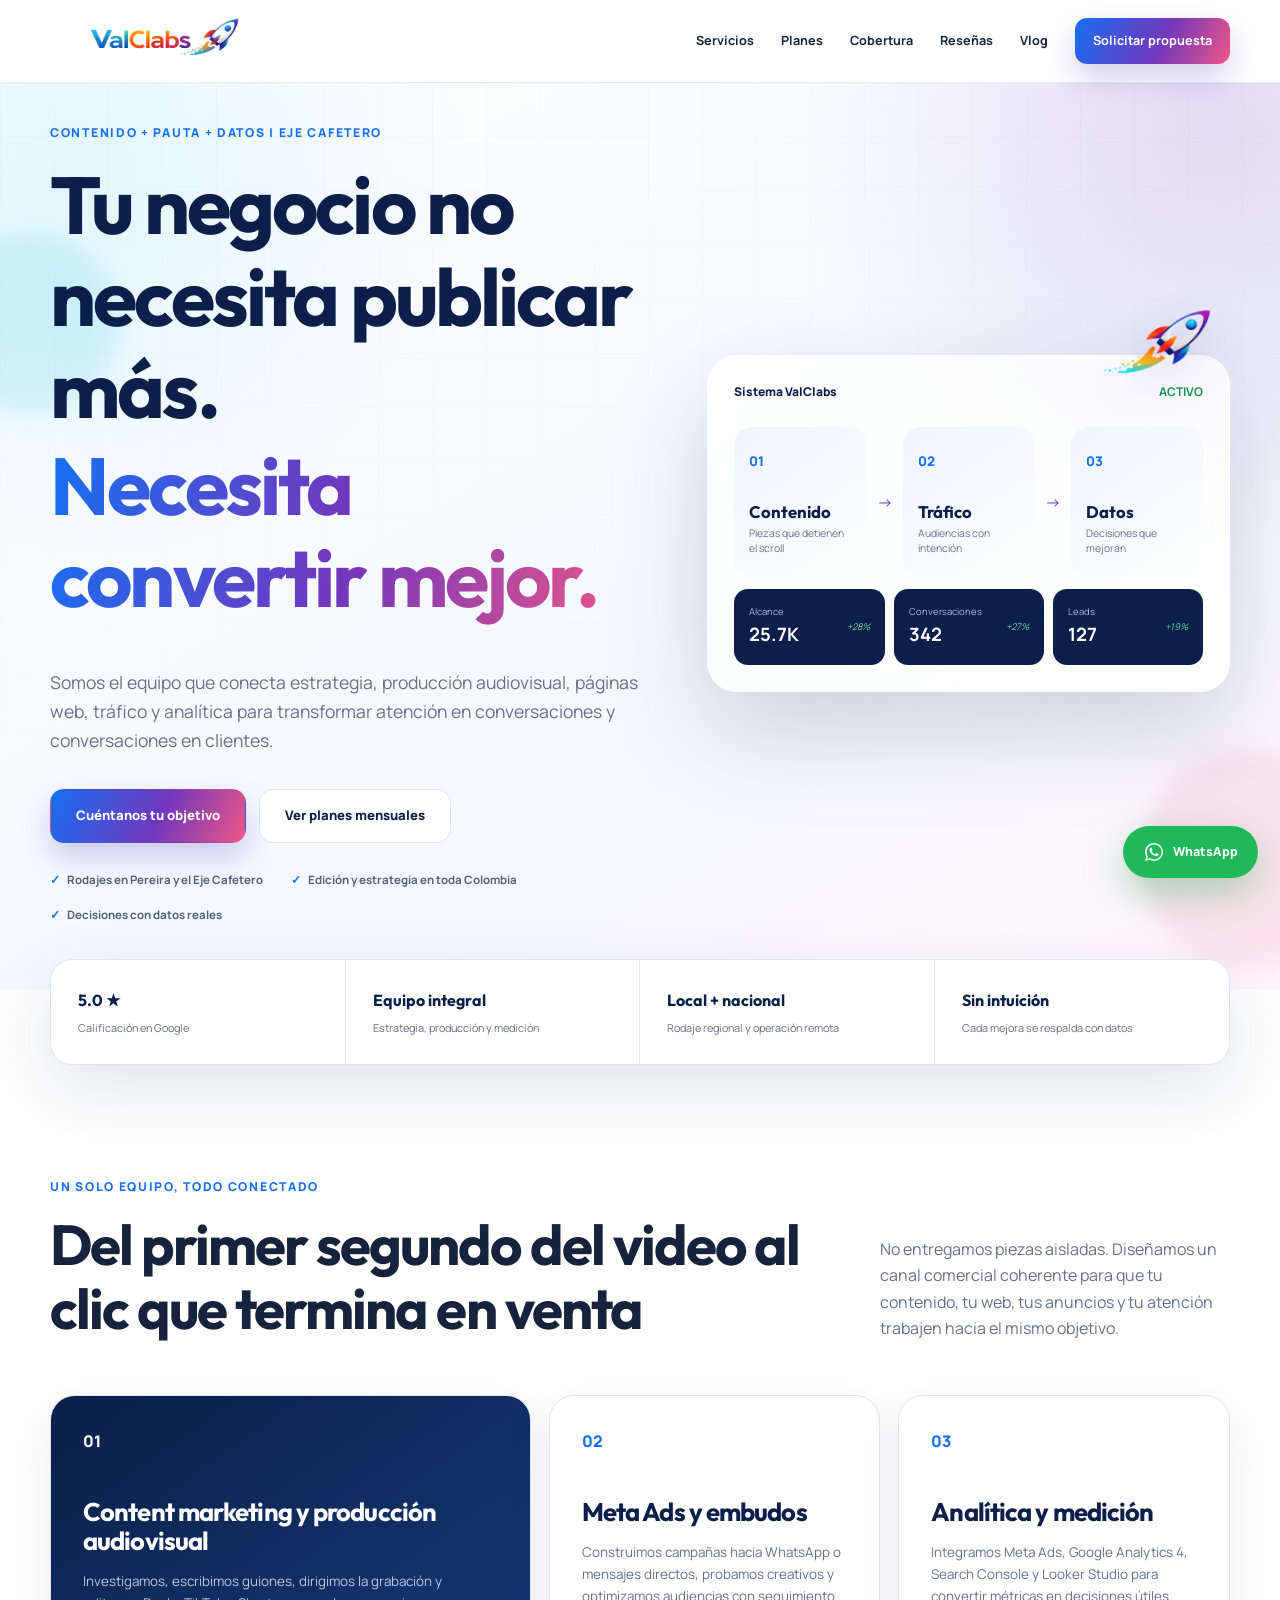
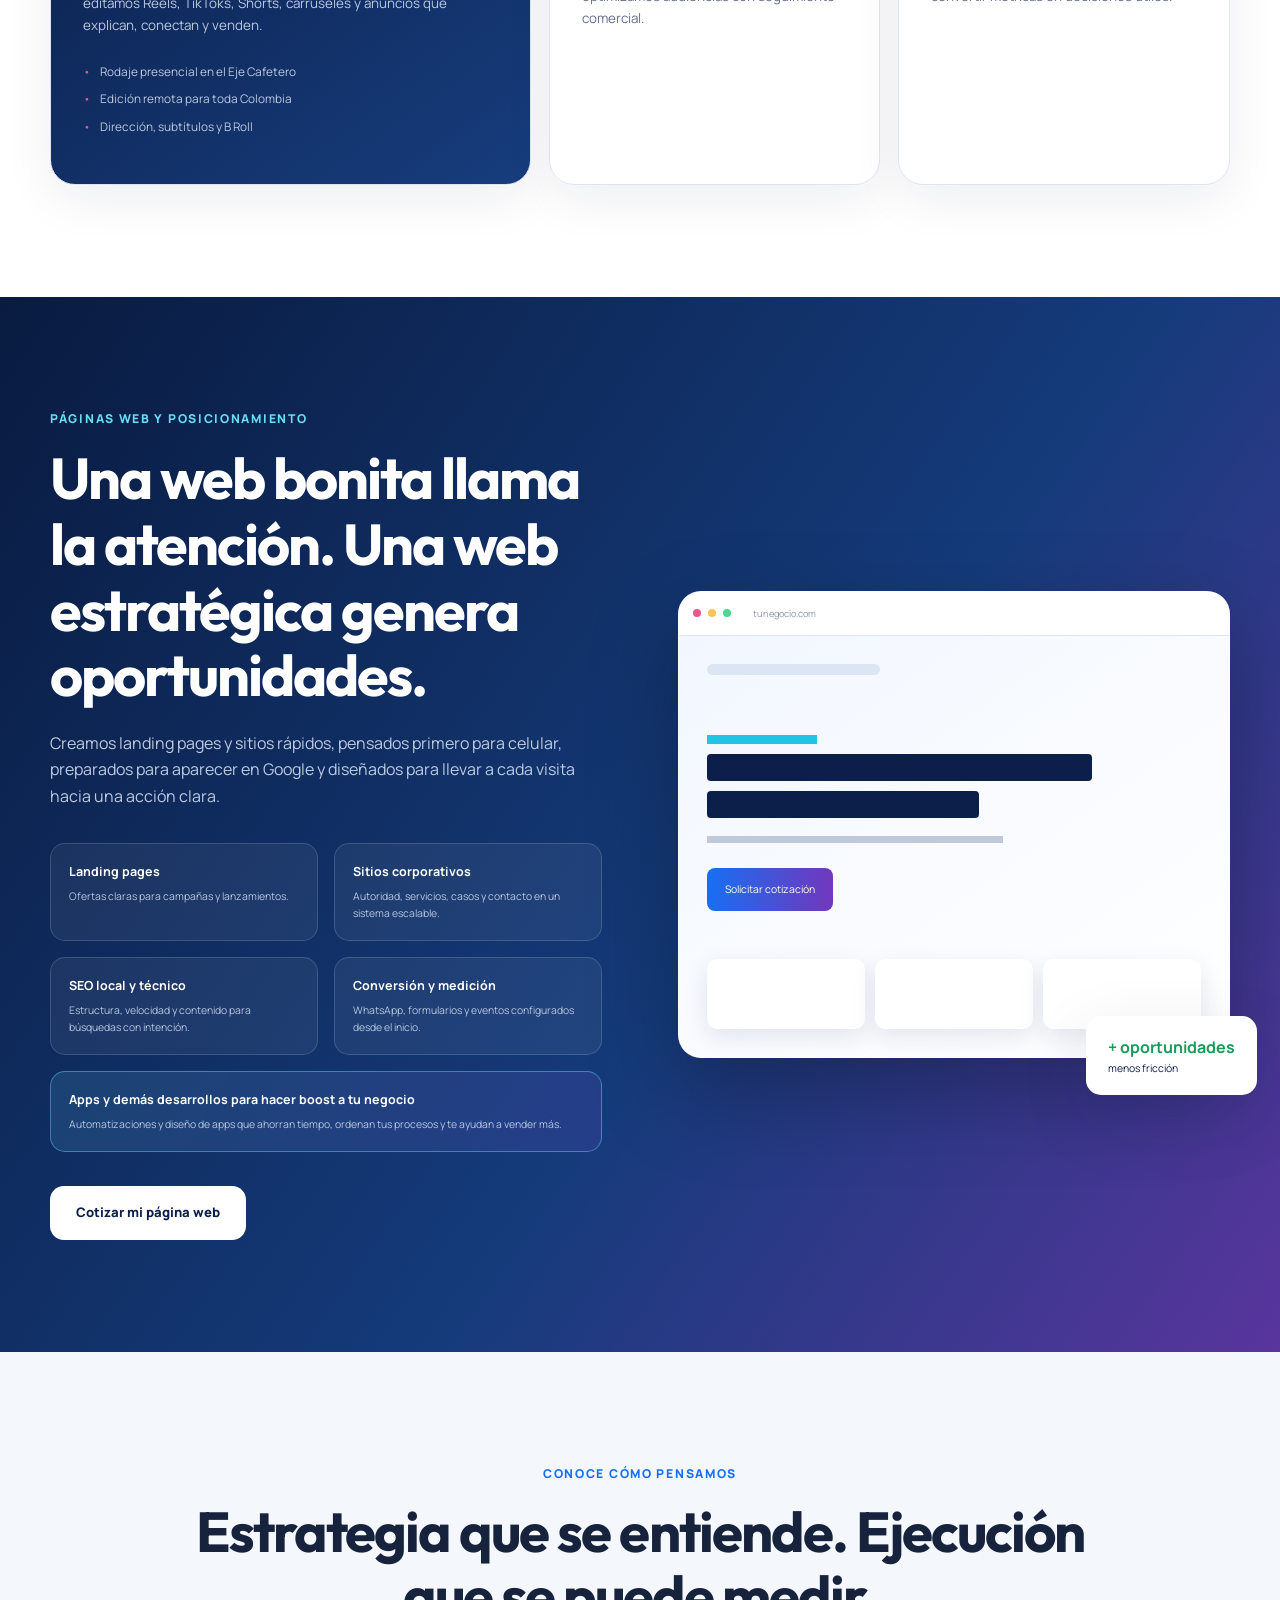
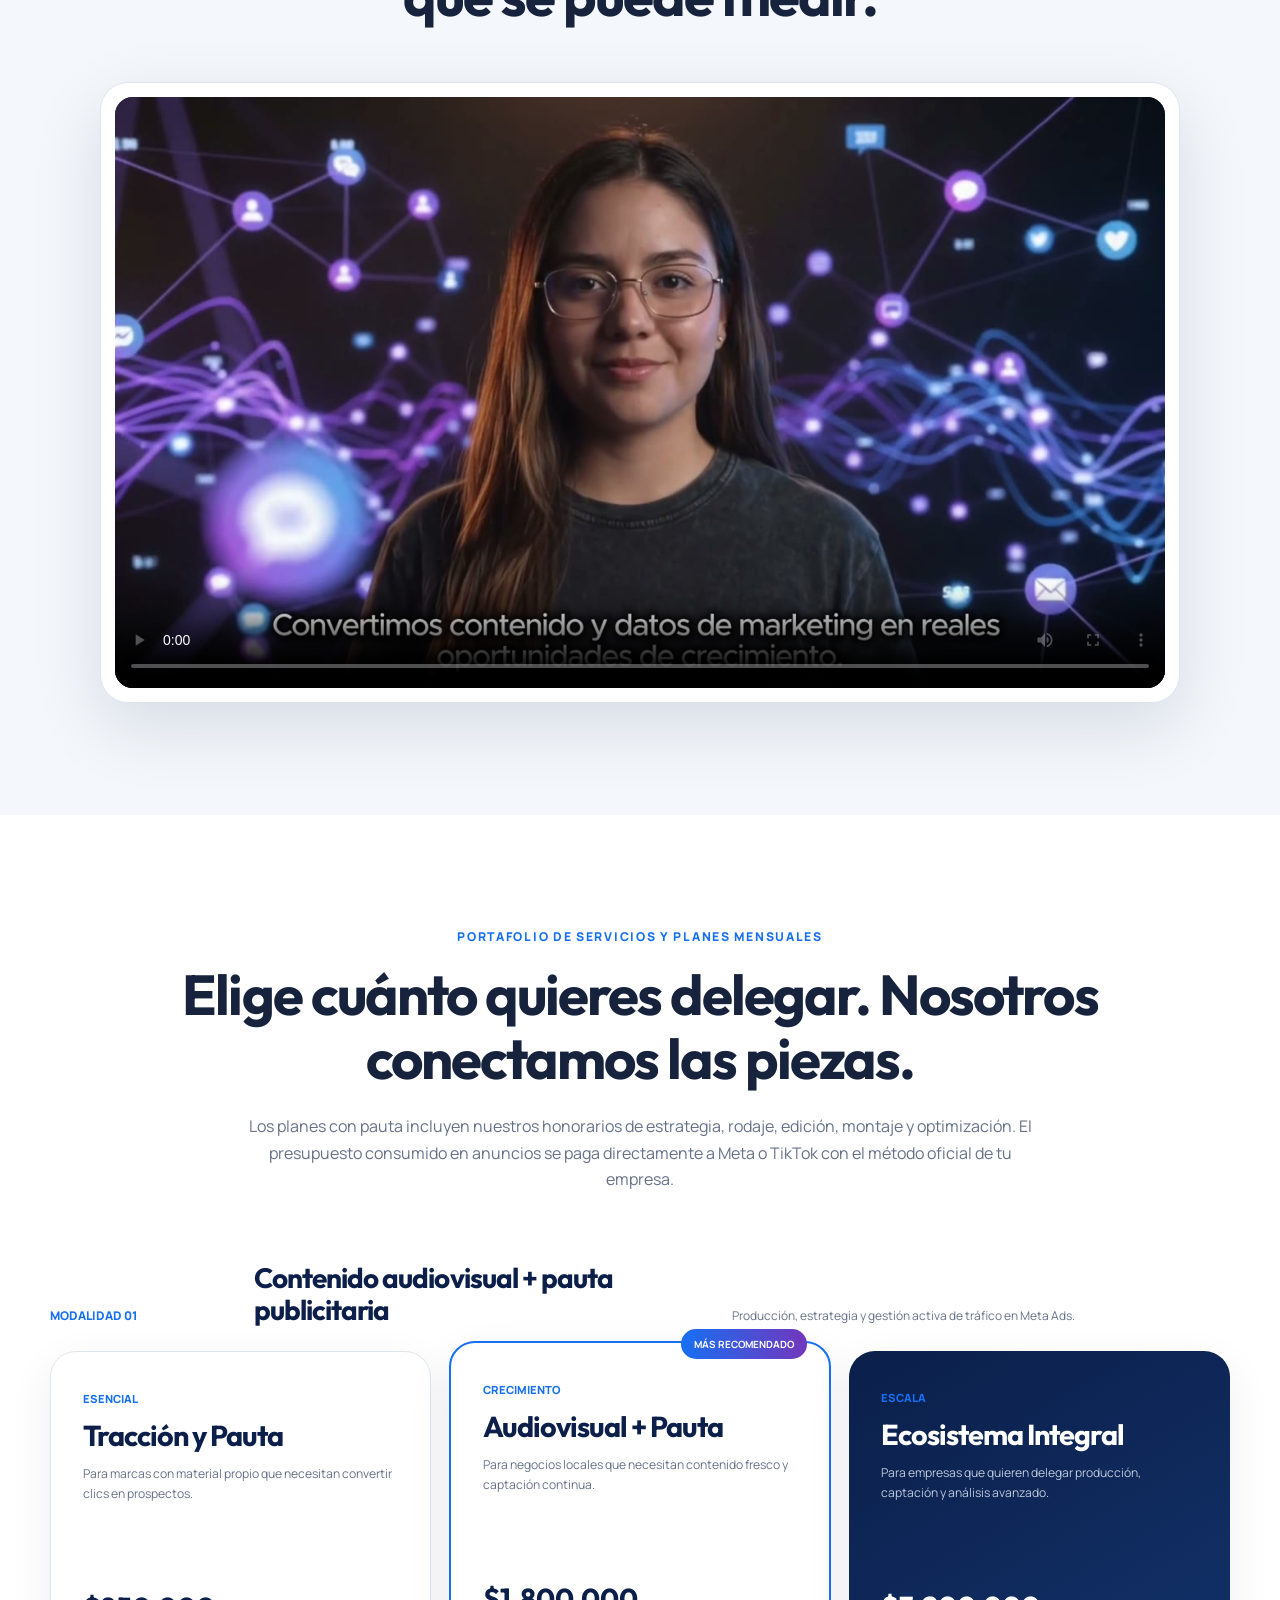
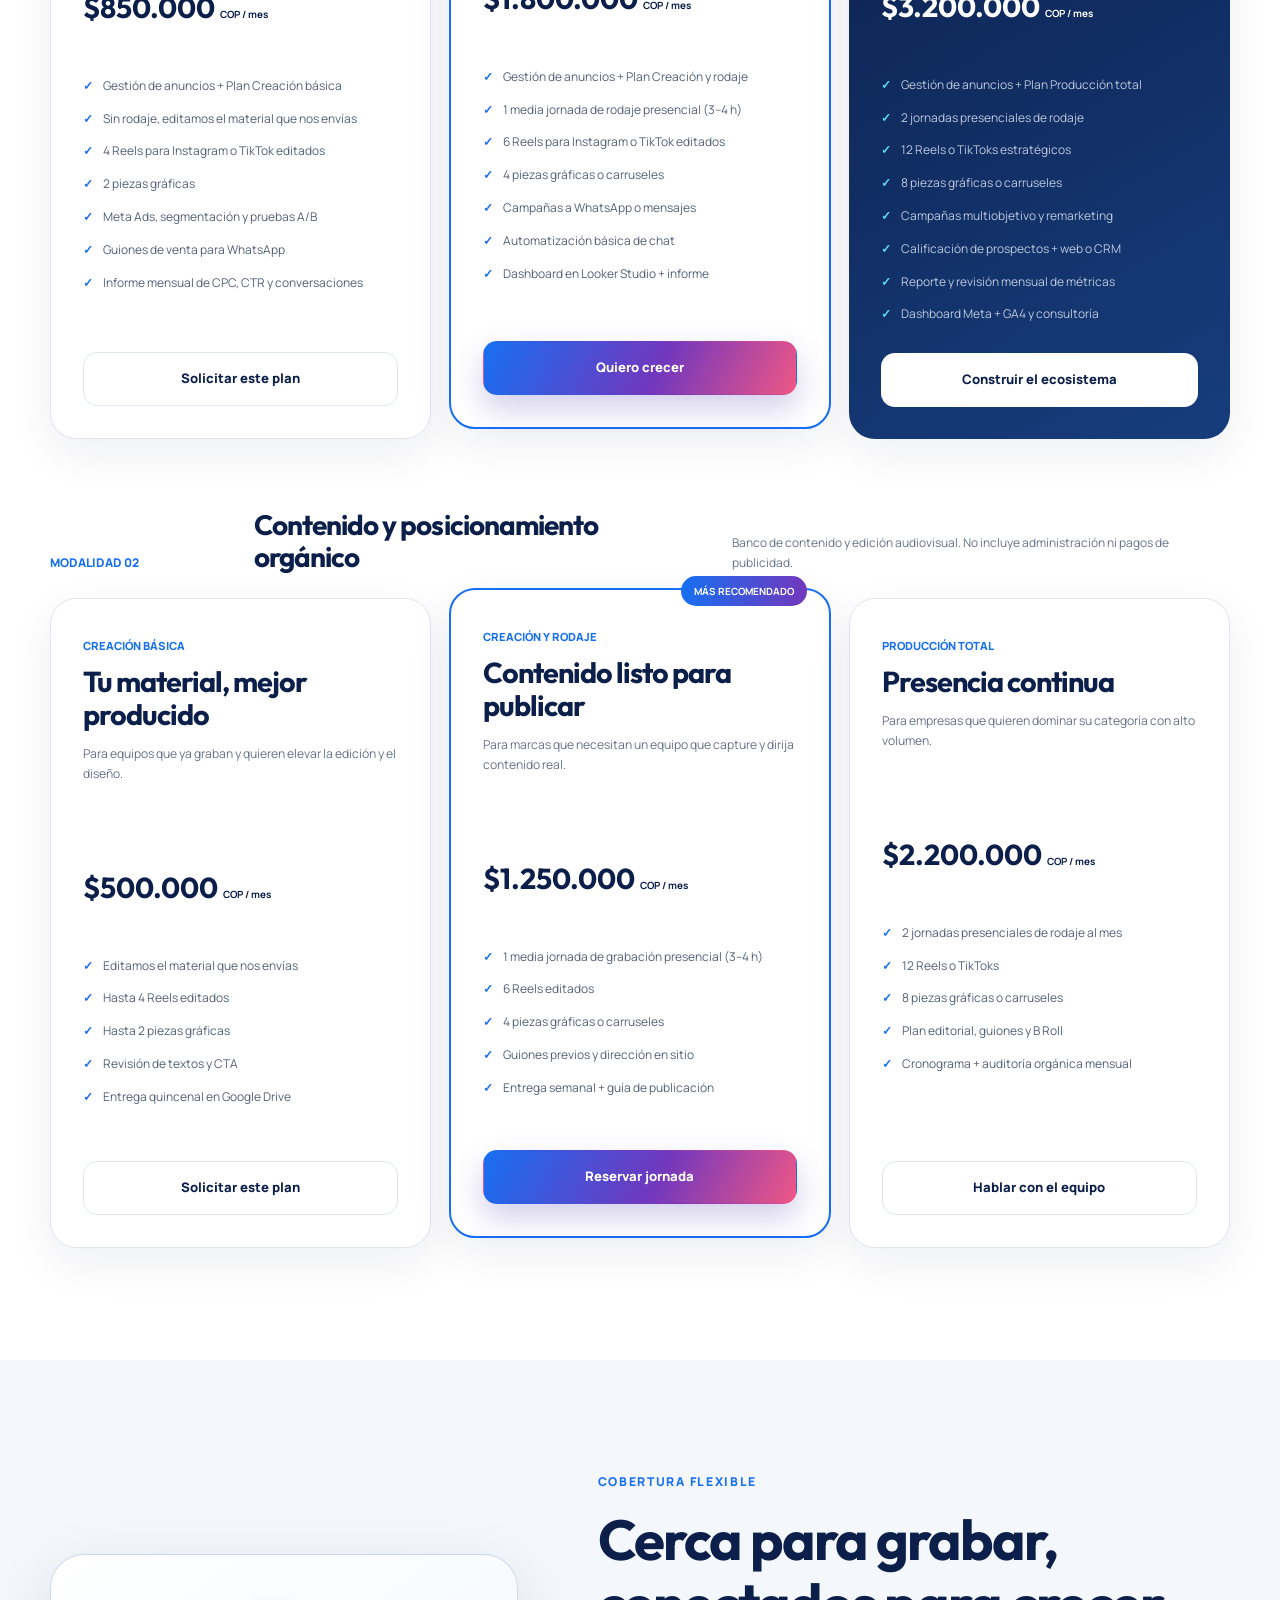
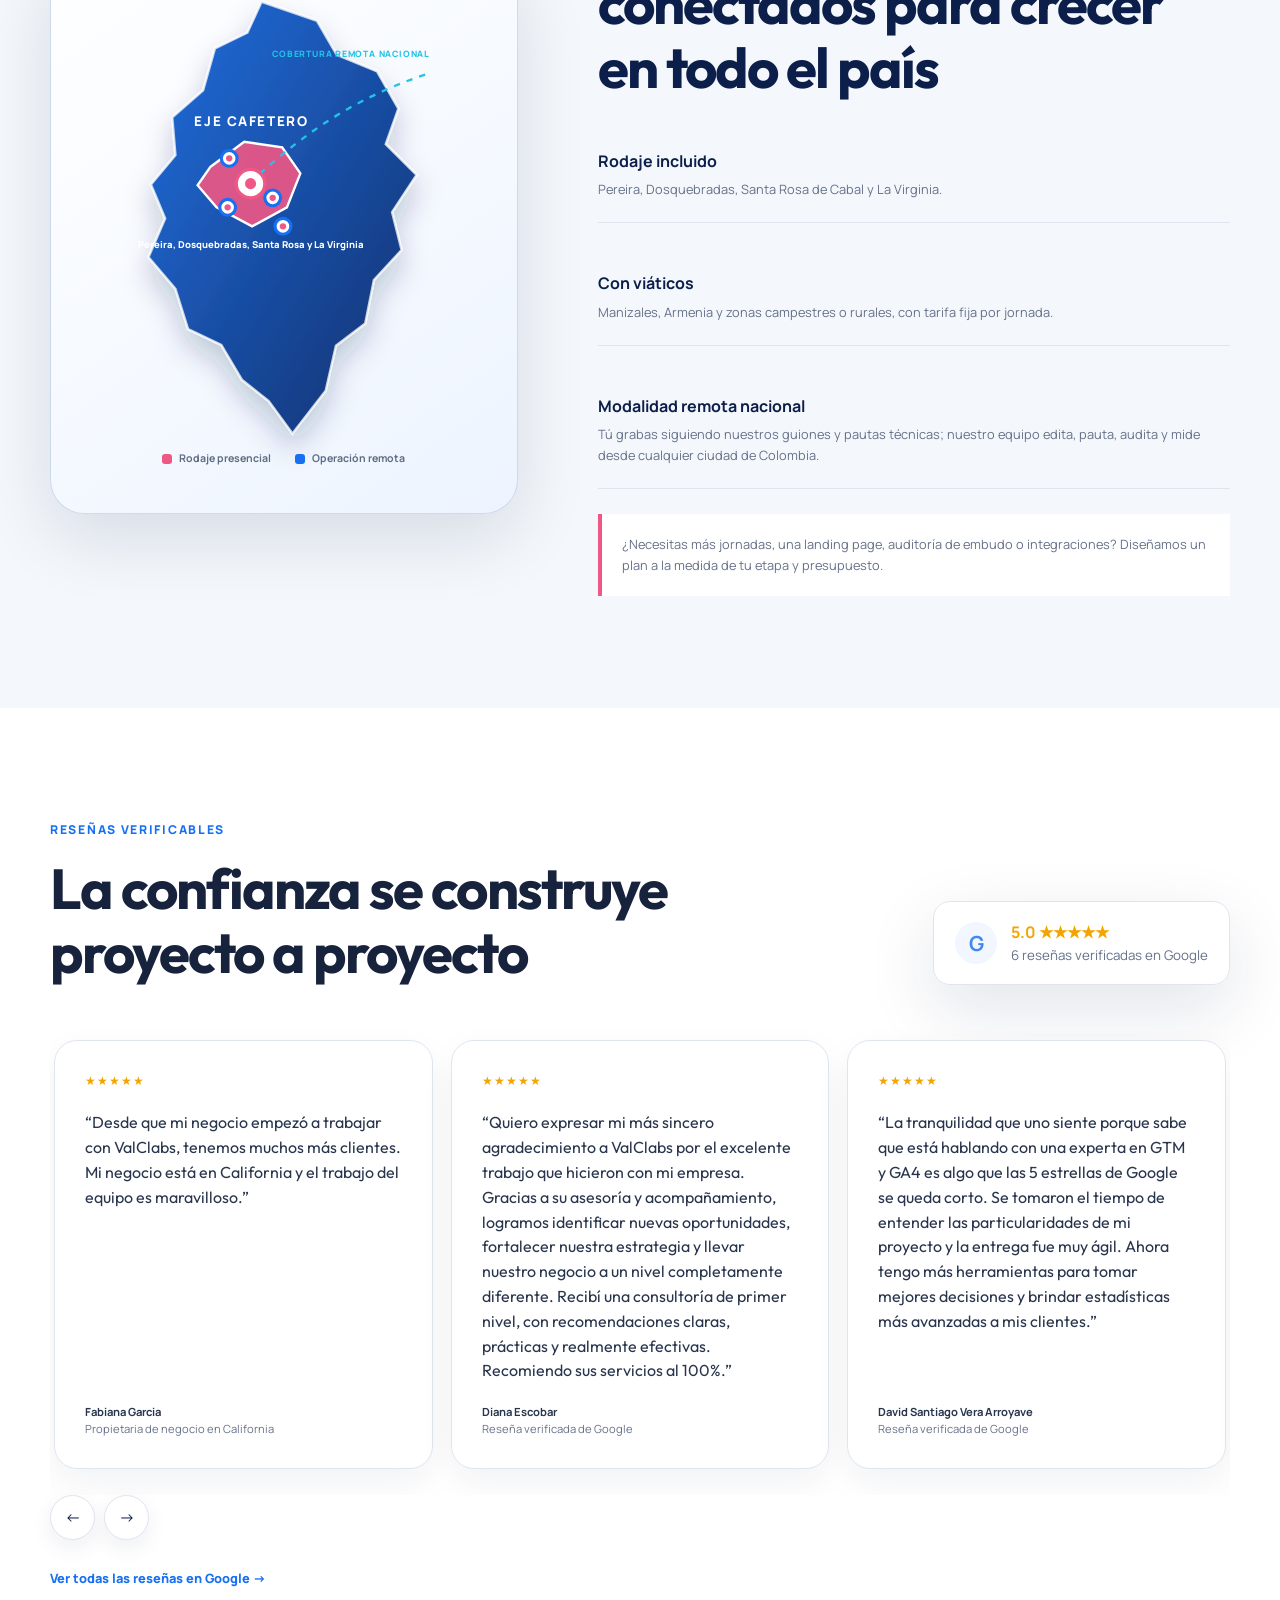
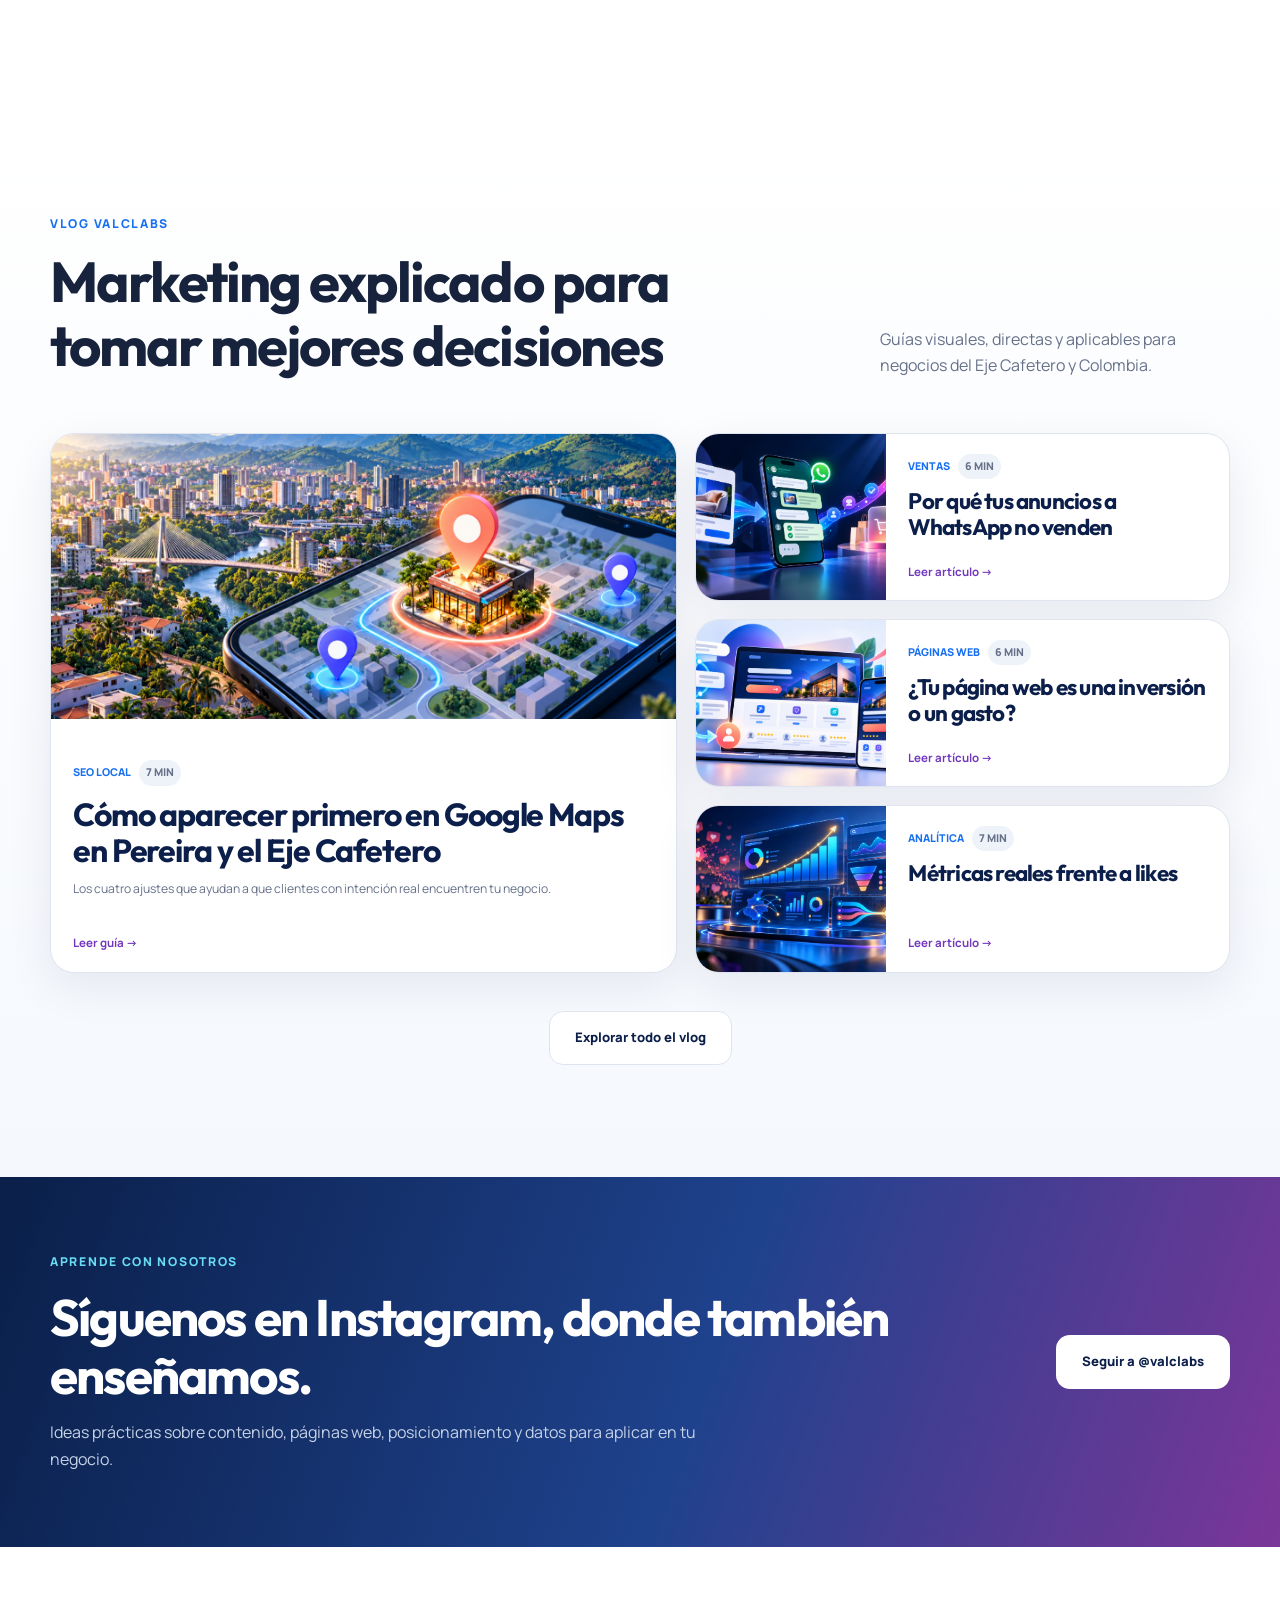
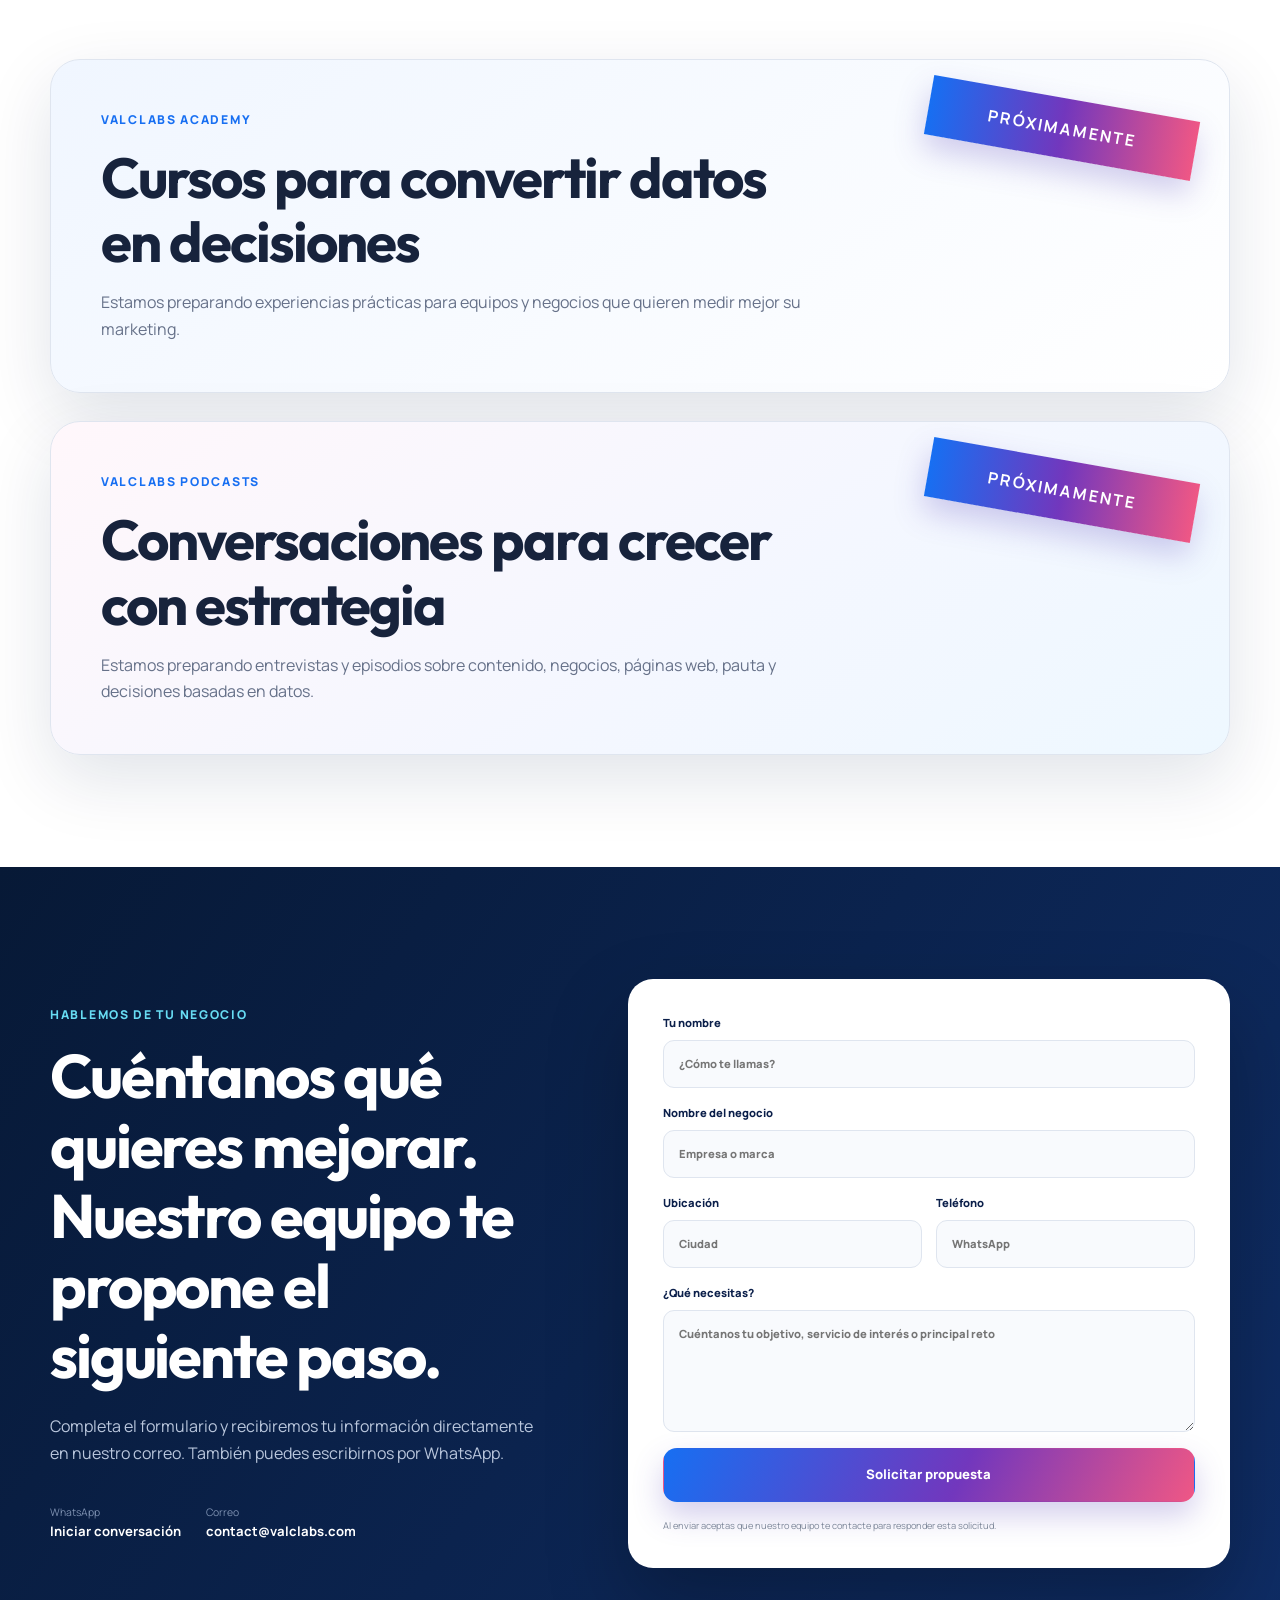
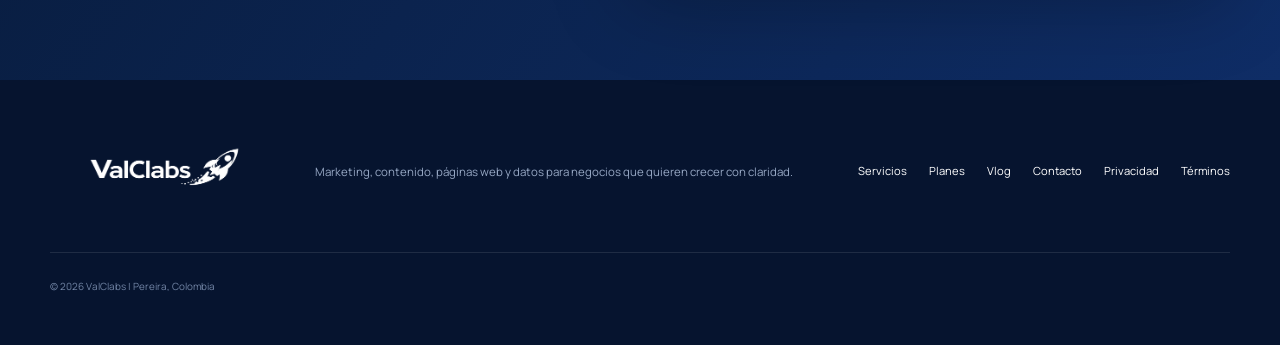
==== commit f062d94a: "Agregar bloque de Apps y automatizaciones en la sección de páginas web Co-Authored-By: Claude Opus 5" ====
--- a/index.html
+++ b/index.html
@@ -33,7 +33,7 @@
       href="https://fonts.googleapis.com/css2?family=Manrope:wght@400;500;600;700;800&family=Outfit:wght@500;600;700;800&display=swap"
       rel="stylesheet"
     />
-    <link rel="stylesheet" href="styles.css?v=20261112" />
+    <link rel="stylesheet" href="styles.css?v=20261124" />
     <script
       async
       src="https://www.googletagmanager.com/gtag/js?id=G-0WWHGM7696"
@@ -295,6 +295,13 @@
                   inicio.</span
                 >
               </div>
+              <div class="web-point-highlight">
+                <b>Apps y demás desarrollos para hacer boost a tu negocio</b
+                ><span
+                  >Automatizaciones y diseño de apps que ahorran tiempo,
+                  ordenan tus procesos y te ayudan a vender más.</span
+                >
+              </div>
             </div>
             <a class="button button-white" href="#contacto"
               >Cotizar mi página web</a
--- a/styles.css
+++ b/styles.css
@@ -485,6 +485,15 @@
   border: 1px solid rgba(255, 255, 255, 0.15);
   border-radius: 15px;
   background: rgba(255, 255, 255, 0.06);
+}
+.web-points .web-point-highlight {
+  grid-column: 1 / -1;
+  border-color: rgba(103, 211, 240, 0.45);
+  background: linear-gradient(
+    120deg,
+    rgba(103, 211, 240, 0.14),
+    rgba(124, 77, 210, 0.16)
+  );
 }
 .web-points b,
 .web-points span {
